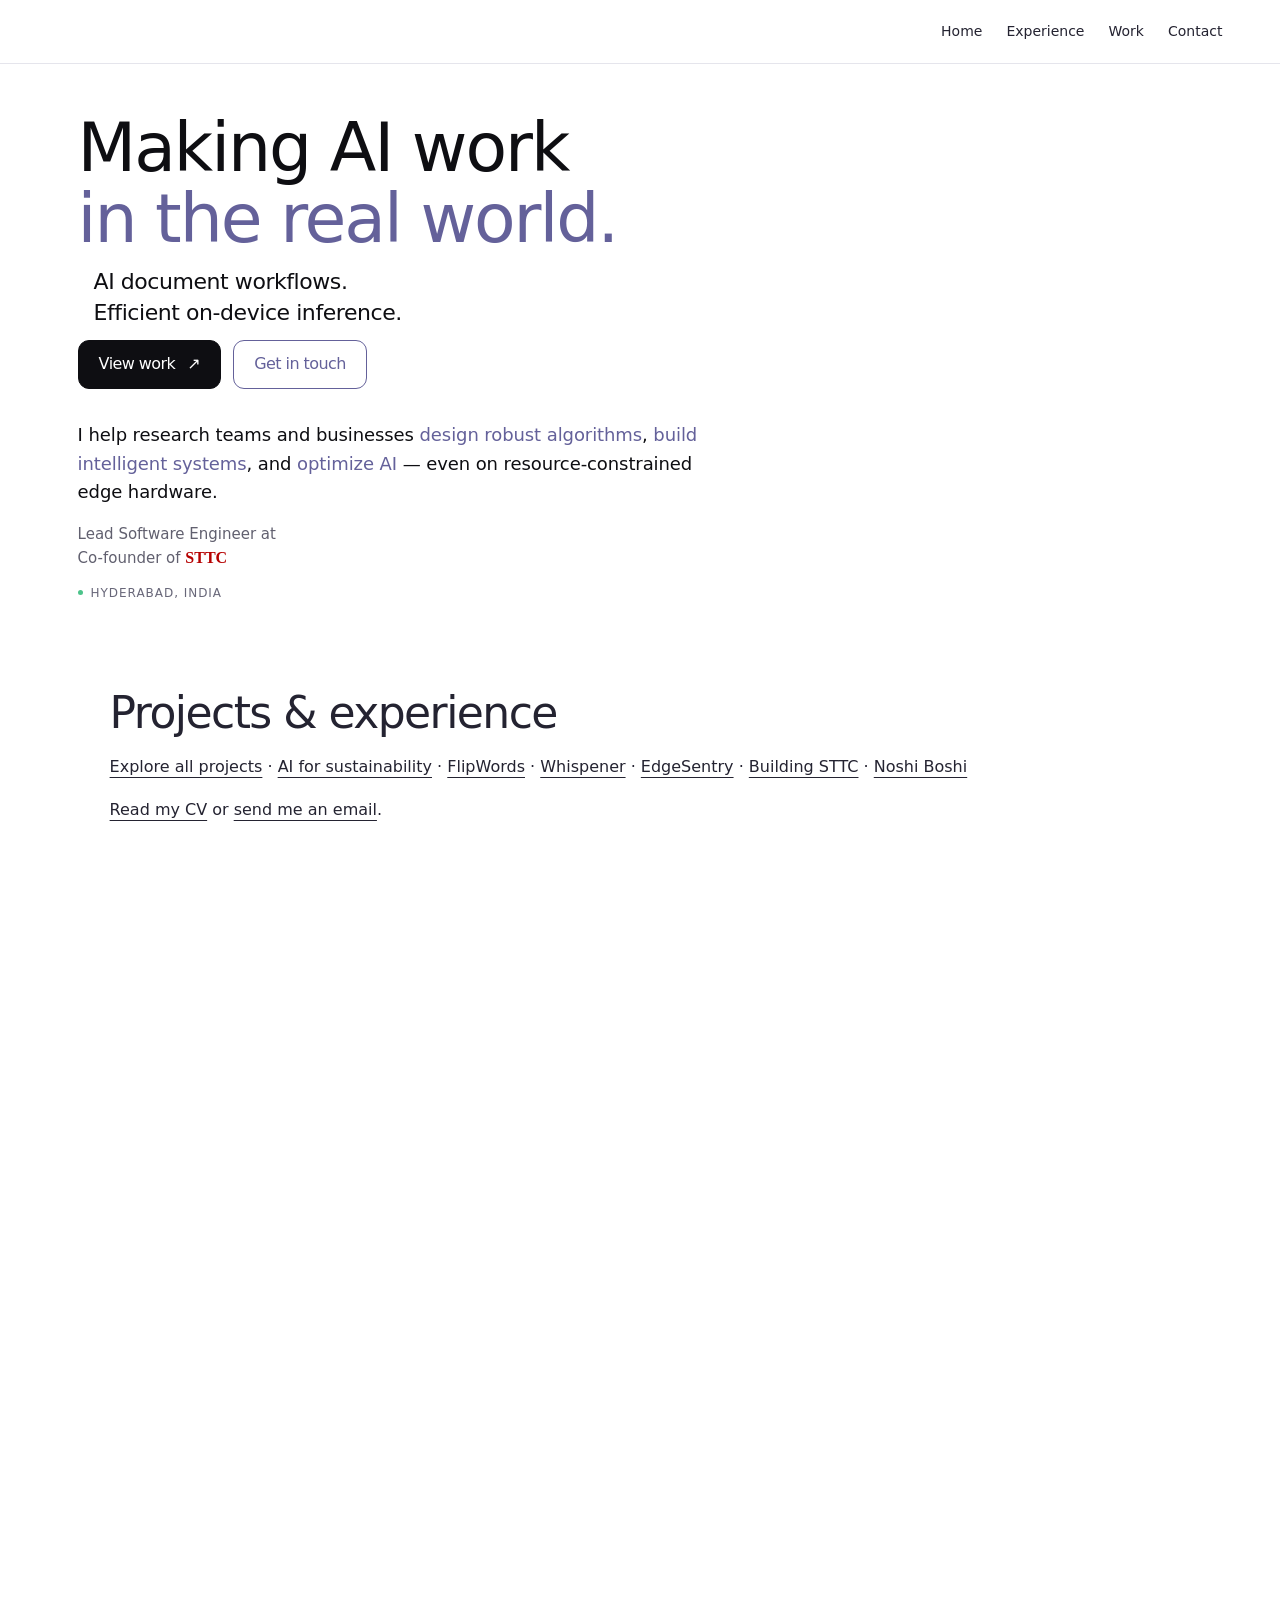
==== index.html @ 454a8712 "Edge Sentry animation + 007 logo" ====
<!doctype html>
<html lang="en" class="stage-off">
<meta charset="utf-8">
<!-- Karan Kapur — personal portfolio. See LICENSE for content and component terms. -->
<meta name="copyright" content="© 2026 Karan Kapur. Personal portfolio content.">
<meta name="author" content="Karan Kapur">
<title>Karan Kapur — Edge AI Engineer</title>
<meta name="description" content="Karan Kapur is an Edge AI engineer at NXP Semiconductors and co-founder of STTC. Explore on-device AI, embedded systems, NLP, and community building.">
<meta property="og:type" content="website">
<meta property="og:title" content="Karan Kapur — Edge AI Engineer">
<meta property="og:description" content="Karan Kapur is an Edge AI engineer at NXP Semiconductors and co-founder of STTC. Explore on-device AI, embedded systems, NLP, and community building.">
<meta property="og:image" content="profile/share.jpg">
<meta property="og:image:width" content="1200">
<meta property="og:image:height" content="630">
<meta property="og:locale" content="en_IN">
<meta name="twitter:card" content="summary_large_image">
<meta name="twitter:image" content="profile/share.jpg">
<meta name="theme-color" content="#ffffff">
<link rel="icon" type="image/svg+xml" href="profile/icon.svg?v=avatar">
<link rel="apple-touch-icon" href="profile/apple-touch-icon.png">
<meta name="viewport" content="width=device-width,initial-scale=1,viewport-fit=cover">
<meta name="claude:viewport-fit-sides" content="cover">
<link rel="preconnect" href="https://fonts.googleapis.com">
<link rel="stylesheet" href="https://fonts.googleapis.com/css2?family=Funnel+Display:wght@400;500;600&family=Funnel+Sans:wght@400;500;600;700&display=swap">
<style>
/* Local SUIT subsets provide fallback fonts. */
@font-face{font-family:SUIT;font-weight:500;font-display:swap;src:url(fonts/SUIT-Medium.sub.woff2) format("woff2")}
@font-face{font-family:SUIT;font-weight:700;font-display:swap;src:url(fonts/SUIT-Bold.sub.woff2) format("woff2")}

:root{
  --bg:#ffffff;
  --ink:#0e0e12;
  --ink-2:#61606f;
  --ink-3:#686779;
  --soft:#a8afe5;
  --soft-text:#64619a;
  --dot:#64619a;
  --live:#4cc38a;
  --line:rgba(14,14,18,.08);
  --f-en:"Funnel Sans",SUIT,system-ui,sans-serif;
  --f-disp:"Funnel Display","Funnel Sans",SUIT,system-ui,sans-serif;
  --f-ko:SUIT,"Funnel Sans",system-ui,sans-serif;
  color-scheme:light;
}
html,body{height:100%}
body{margin:0;background:var(--bg);color:var(--ink);font-family:var(--f-en);-webkit-font-smoothing:antialiased;overflow-x:hidden}

.page{margin:0 auto}
.copy{min-width:0}

h1{margin-top:22px;font-family:var(--f-disp);font-weight:500;font-size:clamp(40px,5.4vw,68px);line-height:1.02;letter-spacing:-.035em;text-wrap:balance}
h1 span{display:block;color:var(--soft-text)}
.intro{margin-top:26px;max-width:340px;font-family:var(--f-ko);font-size:14px;line-height:1.7;color:var(--ink-2);word-break:keep-all}
.meta{margin-top:16px;display:flex;align-items:center;gap:8px;font-size:11px;letter-spacing:.08em;color:var(--ink-3);text-transform:uppercase}
.meta i{width:5px;height:5px;border-radius:50%;background:var(--live)}

.stage{position:relative;touch-action:none}
.hero{position:relative;overflow-x:clip}
#strap{position:absolute;inset:0;width:100%;height:100%;pointer-events:none;z-index:3}
.badge{position:absolute;left:0;top:0;width:0;height:0;will-change:transform;z-index:4}
.hang{position:absolute;left:0;top:0;transform-origin:0 0}

/* 목줄 끝 실사 D링·집게(Lanyard ID Badge 목업 PSD의 원본 레이어에서 원본 해상도로 추출, 원본 1px = 0.3 CSS px, 10-21).
   고리는 원본 사진이 홀더 구멍을 꿴 그대로의 모습이다: 몸통 쪽 다리는 명함 위 모서리를 넘어 앞을 지나고, 게이트 쪽 다리는 명함 위끝에서 뒤로 들어가며,
   바닥 곡선은 구멍 속에 보인다. 가림이 사진 안에 이미 들어 있어 따로 자르지 않는다(다각형으로 자른 조각이 파편처럼 보였다, 10-21 대표님).
   D링(.ring)은 끈과 함께 앞을 본 채 흔들림만 따라가고, 회전 고리 머리부터 아래(.swivel)는 명함 3D 층 안에서 비틀림·뒤집기를 같이 한다.
   좌표: 끈 끝(hang 원점) = 원본 y 1430, 명함 위 모서리 = 1666(70.8 아래), 구멍 1686~1706 · x ±66(가운데 2001) */
.ring{position:absolute;left:-30px;top:-6px;width:60px;height:36px;z-index:1;pointer-events:none;user-select:none;-webkit-user-drag:none;transform-origin:30px 6px;
  filter:drop-shadow(0 1.5px 1.5px rgba(14,14,18,.2))}
.swivel{position:absolute;left:120px;top:-52.8px;width:60px;height:66.6px;pointer-events:none;user-select:none;-webkit-user-drag:none;
  transform:translateZ(1px);backface-visibility:hidden;-webkit-backface-visibility:hidden;
  filter:drop-shadow(0 1px 1.2px rgba(14,14,18,.32))}
.swivel.sw-b{transform:rotateY(180deg) translateZ(1px)}

.card3d{position:absolute;left:-150px;top:70.8px;z-index:2;width:300px;height:430px;perspective:1100px}
.card{position:absolute;inset:0;transform-style:preserve-3d;transform-origin:50% 0;cursor:grab;user-select:none;-webkit-user-select:none;touch-action:none}
.card.grab{cursor:grabbing}
/* 구멍 너머: 면 마스크 밖(카드 본체)에 둔 판. 면과 같은 평면이라 DOM 순서대로 면 아래에 깔리고 구멍으로만 보인다.
   뚫린 구멍이라 뒤의 흰 벽이 보인다(10-21: 어두운 판이면 고리 바닥이 묻혀 걸린 구조가 안 읽혔다). 위 가장자리 그늘은 .slot, 아래 20%는 카드 두께 단면 */
.card::before{content:"";position:absolute;left:130.2px;top:6px;width:39.6px;height:6px;border-radius:3px;pointer-events:none;
  background:linear-gradient(#dfe2ea 0,#f3f4f7 80%,#b4b8c6 80%,#e6e8ef 100%)}
.face{position:absolute;inset:0;border-radius:22px;backface-visibility:hidden;-webkit-backface-visibility:hidden;overflow:hidden;
  background:linear-gradient(160deg,rgba(255,255,255,.94),rgba(242,243,248,.82) 46%,rgba(233,236,246,.88));
  box-shadow:inset 0 1px 0 rgba(255,255,255,.95),inset 0 0 0 1px rgba(255,255,255,.6),
    0 1px 1px rgba(14,14,18,.05),0 22px 44px -18px rgba(46,44,79,.32),0 50px 90px -40px rgba(46,44,79,.24);
  padding:30px 16px 16px;display:flex;flex-direction:column}
.face::before{content:"";position:absolute;inset:0;border-radius:inherit;padding:1.5px;pointer-events:none;z-index:2;
  background:conic-gradient(from var(--rim,0deg),#c9f1ff,#e7d4ff,#ffe1f0,#fff3c8,#d2ffe8,#c9f1ff);
  -webkit-mask:linear-gradient(#000 0 0) content-box,linear-gradient(#000 0 0);-webkit-mask-composite:xor;mask-composite:exclude;
  opacity:var(--rimO,.35)}
.face::after{content:"";position:absolute;inset:-30%;pointer-events:none;mix-blend-mode:soft-light;z-index:2;
  background:radial-gradient(40% 30% at var(--sx,30%) var(--sy,20%),rgba(255,255,255,.9),rgba(255,255,255,0) 70%),
    linear-gradient(115deg,rgba(255,255,255,0) 35%,rgba(255,255,255,.55) 48%,rgba(255,255,255,0) 60%);
  transform:translateX(var(--shine,0%));opacity:var(--glare,.2)}
/* 목줄이 지나가는 구멍: 칠한 알약이 아니라 뚫린 구멍(.face 마스크). 구멍 속으로 뒤가 보이고,
   위 가장자리는 안쪽으로 옅은 그늘, 아래 안 벽에는 카드 두께만큼 얇은 밝은 단면이 보인다. 자리와 크기는 원본 사진의 홀더 구멍(x 130.2~169.8, y 6~12) */
.face{-webkit-mask:url("data:image/svg+xml,%3Csvg xmlns='http://www.w3.org/2000/svg' viewBox='-140 -140 580 710'%3E%3Cpath fill-rule='evenodd' d='M-140-140H440V570H-140Z M133.2 6H166.8A3 3 0 0 1 166.8 12H133.2A3 3 0 0 1 133.2 6Z'/%3E%3C/svg%3E") -140px -140px/580px 710px no-repeat;
  mask:url("data:image/svg+xml,%3Csvg xmlns='http://www.w3.org/2000/svg' viewBox='-140 -140 580 710'%3E%3Cpath fill-rule='evenodd' d='M-140-140H440V570H-140Z M133.2 6H166.8A3 3 0 0 1 166.8 12H133.2A3 3 0 0 1 133.2 6Z'/%3E%3C/svg%3E") -140px -140px/580px 710px no-repeat;
  -webkit-mask-clip:no-clip;mask-clip:no-clip}
.slot{position:absolute;left:50%;top:6px;width:39.6px;height:6px;margin-left:-19.8px;border-radius:3px;z-index:3;pointer-events:none;
  box-shadow:inset 0 1.4px 1.6px -0.4px rgba(14,14,18,.55),inset 0 -1px 0 rgba(255,255,255,.95),inset 0 -1.7px 0 rgba(200,204,218,.95)}
/* 앞다리가 명함 앞을 지나는 자리의 접촉 그림자(같은 위쪽 빛, 다리 바로 아래로 짧게). 앞뒤 모두 몸통 다리(구멍 왼끝에서 26.6px): 뒷면용 고리도 화면에서 같은 쪽에 다리가 온다 */
.slot i{position:absolute;left:26.6px;top:-5.6px;width:8px;height:4px;margin-left:-4px;border-radius:50%;
  background:radial-gradient(closest-side,rgba(14,14,18,.38),rgba(14,14,18,0))}

/* 명함 작은 글(10-21 점검표 ⑦): 화면에서 9px 아래로 내려가지 않게. 데스크톱 11px(카메라 원근으로 약 .83배 → 9.1px), 세로 화면은 명함 축소율로 나눈 값(5-hero-layout.css --card-sm) */
.row{display:flex;justify-content:space-between;align-items:center;font-size:var(--card-sm,11px);letter-spacing:.09em;color:var(--ink-3);text-transform:uppercase;padding:0 4px 10px}
.photo{border-radius:15px;overflow:hidden;aspect-ratio:1/1;background:var(--soft)}
.photo img{width:100%;height:100%;object-fit:cover;object-position:center 35%;display:block;transform:none;pointer-events:none;-webkit-user-drag:none;user-select:none}
.name{margin:14px 4px 0;font-family:var(--f-disp);font-size:26px;font-weight:500;letter-spacing:-.025em;line-height:1.1}
.role{margin:4px 4px 8px;font-size:13.5px;color:var(--ink-2)}
.foot{margin-top:auto;display:flex;justify-content:space-between;align-items:center;padding:12px 4px 0;border-top:1px solid var(--line);font-size:var(--card-sm,11px);letter-spacing:.09em;color:var(--ink-2);text-transform:uppercase}
.go{width:28px;height:28px;border-radius:50%;border:0;background:var(--ink);color:#fff;display:grid;place-items:center;cursor:pointer;transition:transform .2s;position:relative;z-index:3}
.go:hover{transform:scale(1.08)}
.go:focus-visible{outline:2px solid var(--dot);outline-offset:2px}
.go svg{width:12px;height:12px}
.card.closing .front{padding-bottom:24px}
.card.closing .front .foot{display:none}
.card.closing .front .photo{flex:1;min-height:0;aspect-ratio:auto}

.back .ko{margin:52px 4px 0;font-family:var(--f-ko);font-size:30px;font-weight:700;letter-spacing:-.02em}
.back .en{margin:2px 4px 0;font-size:13.5px;color:var(--ink-2)}
.contact{margin-top:20px;display:grid;position:relative;z-index:3;border-bottom:1px solid var(--line)}

.crow{all:unset;box-sizing:border-box;display:grid;grid-template-columns:50px minmax(0,1fr) 16px;align-items:center;gap:8px;padding:11px 6px;margin:0 -2px;border-top:1px solid var(--line);border-radius:8px;cursor:pointer;color:var(--ink);transition:background .15s}
.crow:hover{background:rgba(14,14,18,.045)}
.crow:active{background:rgba(14,14,18,.08)}
.crow:focus-visible{outline:2px solid var(--dot);outline-offset:-2px}
.crow .k,.issue .k{font-size:var(--card-sm,11px);letter-spacing:.09em;color:var(--ink-3);text-transform:uppercase;transition:color .15s}
.crow .v{font-size:13px;min-width:0;white-space:nowrap;overflow:hidden;text-overflow:ellipsis}
.crow .ic{width:15px;height:15px;fill:none;stroke:var(--ink-3);stroke-width:1.3;stroke-linecap:round;stroke-linejoin:round;transition:stroke .15s}
.crow:hover .ic{stroke:var(--ink)}
.face.back .ko{margin-top:16px;font-size:27px}
.face.back .contact{margin-top:12px}
.face.back .crow{padding-block:8px}

/* CV download and contact-card footer. */
.issue{margin-top:auto;display:grid;grid-template-columns:92px minmax(0,1fr);grid-template-rows:1fr auto;column-gap:14px;padding:0 4px;position:relative;z-index:3}
.qr{grid-row:1 / 3;width:92px;height:92px;display:block;color:var(--ink)}
.iss{display:grid;align-content:start;gap:4px}
.iss .scan{font-size:12.5px;color:var(--ink)}
.issue .bt{display:flex;justify-content:space-between;align-items:center;gap:8px}
.issue .note{font-family:var(--f-ko);font-size:11.5px;line-height:1.5;color:var(--ink-2);word-break:keep-all}

/* 메일 서명용 정지 화면: 주소 끝에 #still */
.still .copy{display:none}
.still .stage{min-height:760px}

/* 무대(scene-hero): 집게가 열리고 명함이 책상으로 떨어진다(hero.js가 만든다).
   집게는 .swivel과 같은 그림을 게이트·몸통 두 장으로 나눠 hang 좌표에 겹치고(위끝 = 끈 끝 아래 18px), 게이트만 나사 축으로 돈다 */
.clasp{position:absolute;left:-30px;top:18px;width:60px;height:66.6px;z-index:1;display:none;pointer-events:none;transform-origin:30px -18px;
  filter:drop-shadow(0 1.5px 1.5px rgba(14,14,18,.22))}
.clasp img{position:absolute;inset:0;width:100%;height:100%;user-select:none;-webkit-user-drag:none}
.clasp .gate{transform-origin:43.75% 41%}   /* 나사 축(원본 고리 그림의 87.5, 91) */
/* 고리를 떠난 명함과 책상 그림자는 hero 층 바로 아래(3D)에 둔다. 벽이 숨어도(다 숙인 뒤) 보이도록 visibility를 되살린다 */
.carry{position:absolute;left:0;top:0;width:0;height:0;transform-style:preserve-3d;visibility:visible;pointer-events:none}
.carry .card3d{pointer-events:auto}
.carry .face{background-color:rgba(255,255,255,var(--op,0))}
.dsh{position:absolute;left:0;top:0;width:300px;height:430px;border-radius:22px;transform-origin:0 0;background:rgb(37,34,75);opacity:0;pointer-events:none;will-change:transform,opacity}
.dsh.s{filter:blur(22px)}
.dsh.c{filter:blur(4px)}
/* 터치 화면(10-22 아이폰 버벅임): 유리 반사(::after)·무지개 테두리(::before)를 합성 층으로 올려 흔들리는 동안 이동·불투명도만 바뀌게 하고(다시 칠하는 --rim·--sx·--sy는 hero.js가 멈춘 뒤 한 번 쓴다),
   이름 글자는 transform으로만 부푼다. 많이 부푼 글자(.up)에는 옅은 그늘을 한 번 붙인다 */
@media not all and (hover:hover) and (pointer:fine){
  .face::after{will-change:transform,opacity}
  .face::before{will-change:opacity}
  .mark .mk,.ei-mark .mk{will-change:transform}
  .mark .mk.up,.ei-mark .mk.up{text-shadow:0 .05em .08em rgba(43,39,91,.18)}
}
/* ── 작업: 카드 테이블. 들어오면 덱이 쏟아지고, 아무 카드나 잡아 던지며, 누르면 명함처럼 뒤집혀 뒷면에 작업 정보가 나온다 ── */
.work{position:relative}
.table{position:relative;height:100vh;min-height:640px;overflow:hidden}   /* 폭 제한 없음: 넓은 화면에서도 카드가 뷰포트 끝까지 퍼진다(10-21 대표님: 히어로처럼 시원하게) */
.tbar{position:absolute;left:0;right:0;top:0;z-index:40;pointer-events:none;display:flex;justify-content:space-between;align-items:center;gap:16px;
  padding:calc(28px + env(safe-area-inset-top,0px)) max(32px,env(safe-area-inset-right,0px)) 0 max(32px,env(safe-area-inset-left,0px));
  font-size:11px;letter-spacing:.08em;color:var(--ink-3);text-transform:uppercase}
.tbar .r{display:flex;align-items:center;gap:8px;margin-left:auto}

/* Keep the title below the cards and footer links above them; do not create a stacking context on .tfoot. */
.tfoot{position:absolute;inset:0;pointer-events:none;
  --pl:max(32px,env(safe-area-inset-left,0px));--pr:max(32px,env(safe-area-inset-right,0px));--pb:calc(56px + env(safe-area-inset-bottom,0px))}
.tmeta{position:absolute;z-index:41;left:calc(var(--pl) + var(--mk,0px) + 24px);right:var(--pr);bottom:var(--pb);display:flex;flex-wrap:wrap;justify-content:space-between;gap:8px 16px;margin:0;font-size:11px;letter-spacing:.08em;color:var(--ink-3);text-transform:uppercase}
.tmeta a{color:var(--ink);text-decoration:none;pointer-events:auto}
.tmeta a:focus-visible{outline:2px solid var(--dot);outline-offset:3px}
.tmark{position:absolute;z-index:1;left:var(--pl);bottom:var(--pb);transform-origin:0 100%;transform:rotate(-90deg) translateY(100%);margin:0;font-family:var(--f-disp);font-weight:500;font-size:13vw;line-height:.78;letter-spacing:-.055em;color:var(--soft);white-space:nowrap;width:max-content}

/* 책상 조명(10-21): 무대에서는 빛웅덩이 밖 구석이 어두워지므로, 구석에 놓인 작은 글 줄은 한 단계 짙은 글색으로 읽힌다 */
html.stage-on .tbar,html.stage-on .tmeta{color:var(--ink-2)}

body{background:color-mix(in oklab,var(--bg),var(--nt) calc(var(--dk,0) * 100%))}
/* 작업 목록의 눈썹 글(stage-off) */
.wl-ey{display:flex;align-items:center;margin:0;font-size:11px;letter-spacing:.08em;text-transform:uppercase}
.wl-ey span{display:flex;align-items:center;gap:8px;color:var(--nt-2)}
.wl-ey i{width:5px;height:5px;border-radius:50%;background:var(--soft)}
/* 목록 끝의 맺음 줄도 밤색 위에서 읽히게 */
.web-list .foot-note{color:var(--nt-3);max-width:none;margin-top:clamp(56px,9vh,96px);padding:0}
.web-list .foot-note a{color:var(--nt-ink)}
/* Back to top: 첫 화면을 지난 뒤 위로 스크롤하거나 끝에 닿았을 때만 오른쪽 아래에 나타난다. 밤색 방에서는 색을 뒤집는다 */
.totop{position:fixed;z-index:50;right:calc(20px + env(safe-area-inset-right,0px));bottom:calc(20px + env(safe-area-inset-bottom,0px));
  width:40px;height:40px;padding:0;border:0;border-radius:50%;display:grid;place-items:center;cursor:pointer;
  background:var(--ink);color:#fff;opacity:0;transform:translateY(12px);pointer-events:none;
  transition:opacity .25s,transform .3s cubic-bezier(.2,.9,.3,1.2),background-color .3s,color .3s}
.totop.show{opacity:1;transform:none;pointer-events:auto}
.totop.night{background:var(--nt-ink);color:var(--nt)}
.totop svg{width:14px;height:14px}
.totop:hover{transform:translateY(-2px)}
.totop:focus-visible{outline:2px solid var(--soft-text);outline-offset:3px}
@media (prefers-reduced-motion:reduce){.totop{transition:opacity .2s}}
/* 끝 화면에서는 아래층 글자 링크 「Back to start ↑」가 맡으므로 떠 있는 원은 숨긴다(10-29 대표님 승인) */
html.end-on .totop{opacity:0;pointer-events:none}
/* Section navigation follows the nearest station. */
.stn{display:none}
html.stage-on .stn{display:flex;flex-direction:column;gap:10px;position:fixed;z-index:44;right:calc(10px + env(safe-area-inset-right,0px));top:50%;transform:translateY(-50%);
  --c:var(--ink-3);--c-on:var(--ink);--c-t:var(--ink-2);transition:opacity .25s}
html.stage-on .stn.night{--c:var(--nt-3);--c-on:var(--nt-ink);--c-t:var(--nt-2)}
.stn button{position:relative;display:grid;place-items:center;width:28px;height:28px;margin:0;padding:0;border:0;background:none;cursor:pointer;border-radius:99px}
.stn i{display:block;width:6px;height:6px;border-radius:3px;background:var(--c);opacity:.7;transition:height .3s cubic-bezier(.2,.8,.2,1),background-color .3s,opacity .2s}
.stn button[aria-current] i{height:18px;background:var(--c-on);opacity:1}
.stn button:hover i{opacity:1}
.stn-t{position:absolute;right:30px;top:50%;transform:translate(4px,-50%);white-space:nowrap;pointer-events:none;
  font:500 12px/1 var(--f-en);letter-spacing:.02em;color:var(--c-t);opacity:0;transition:opacity .2s,transform .2s}
.stn button:hover .stn-t,.stn button:focus-visible .stn-t{opacity:1;transform:translate(0,-50%)}
.stn button:focus-visible{outline:2px solid var(--soft-text);outline-offset:-2px}
html.web-using .stn{opacity:0;pointer-events:none}   /* 맥북 화면을 써 보는 동안과 휴대폰 안내 중에는 비킨다 */
@media (prefers-reduced-motion:reduce){.stn i,.stn-t{transition:none}}

.tbar .r{position:relative;top:-4px}
.cg{pointer-events:auto;display:flex;align-items:center;height:36px;padding:3px;box-sizing:border-box;border-radius:99px;
  background:rgba(255,255,255,.55);box-shadow:inset 0 0 0 1px rgba(14,14,18,.1);-webkit-backdrop-filter:blur(8px);backdrop-filter:blur(8px)}
.cg-b{all:unset;box-sizing:border-box;cursor:pointer;display:inline-flex;align-items:center;gap:6px;height:30px;padding:0 10px;border-radius:99px;white-space:nowrap;
  font:500 13px/1 var(--f-en);letter-spacing:0;text-transform:none;color:var(--ink-2);transition:background-color .2s,color .2s}
.cg-b svg{width:14px;height:14px;flex:none;fill:none;stroke:currentColor;stroke-width:1.7;stroke-linecap:round;stroke-linejoin:round;color:var(--ink-3)}
.cg-b:hover{background:rgba(14,14,18,.05)}
.cg-b:focus{outline:none}
.cg-b:focus-visible{outline:2px solid var(--ink-2);outline-offset:2px}
.cg-pri{padding:0 12px 0 10px;font-weight:600;color:var(--ink)}
.cg-pri svg{color:currentColor}
.cg-div{width:1px;height:16px;margin:0 4px;background:rgba(14,14,18,.12);flex:none}
#sort[aria-pressed="true"]{background:rgba(14,14,18,.08);color:var(--ink)}
#sort[aria-pressed="true"] svg{color:var(--ink-2)}
#sort .i-scatter,#sort[aria-pressed="true"] .i-grid{display:none}
#sort[aria-pressed="true"] .i-scatter{display:block}
@media (max-width:820px){.cg-t{display:none}.cg-b{padding:0 8px}}
/* Card hints follow the selected card: first dragging/flipping, then its project link. */
.ctips{position:absolute;inset:0;z-index:4;pointer-events:none;opacity:0;transition:opacity .25s}
.ctips.on{opacity:1}
.ctips.away{opacity:0;transition-duration:.15s}
.ct-throw{position:absolute;left:0;top:0;width:100%;height:100%;overflow:visible;fill:none;stroke-linecap:round}
.ct-throw .u{stroke:#fff;stroke-width:4;opacity:.9}
.ct-throw .d{stroke:#121218;stroke-width:1.5;stroke-dasharray:5 6}
.ct-dot{position:absolute;left:-6px;top:-6px;width:12px;height:12px;border-radius:50%;background:#121218;
  box-shadow:0 0 0 2px #fff,0 0 0 3px rgba(18,18,24,.18),0 3px 8px rgba(10,10,16,.45)}
.ct-tag{position:absolute;left:0;top:0;margin:0;display:flex;align-items:center;gap:8px;height:36px;box-sizing:border-box;padding:10px 14px 10px 12px;border-radius:99px;white-space:nowrap;
  font:600 13px/1 var(--f-en);letter-spacing:0;color:#fff;background:#121218;
  box-shadow:0 0 0 2px #fff,0 0 0 3px rgba(18,18,24,.18),0 8px 22px rgba(10,10,16,.45)}
.ct-tag svg{width:16px;height:16px;flex:none;fill:none;stroke:currentColor;stroke-width:2;stroke-linecap:round;stroke-linejoin:round}
.ct-2{padding-left:14px}
.ctips:not(.s2) .ct-2,.ctips.s2 :is(.ct-throw,.ct-dot,.ct-1){display:none}
@media (max-width:820px){.ctips{display:none}}
@media (prefers-reduced-motion:reduce){.ctips{transition:none}}
@media (prefers-reduced-motion:reduce){.cg-b{transition:none}}
/* 더미 상자 자체는 누르기를 받지 않는다(카드만 받는다): 3D 무대의 375급에서 빈 더미 영역이 위의 정렬 버튼·글 줄 클릭까지 가로챘다 */
.pile{position:absolute;inset:0;z-index:3;perspective:1600px;--cw:min(196px,15vw,27vh);pointer-events:none}
.pile>.pc{pointer-events:auto}
.pc{position:absolute;left:0;top:0;width:var(--cw);transform-style:preserve-3d;will-change:transform;cursor:grab;touch-action:none;user-select:none;-webkit-user-select:none;outline:none}
.pc.held{cursor:grabbing}
@media (pointer:coarse){.pc{touch-action:pan-y}}   /* 터치: 세로로 밀면 페이지가 내려가고, 옆·대각선으로 밀면 카드를 던진다 */
.pc:focus-visible .front,.pc:focus-visible .back{outline:2px solid var(--dot);outline-offset:3px}
.flip{position:relative;transform-style:preserve-3d}
.f{border-radius:18px;padding:7px;backface-visibility:hidden;-webkit-backface-visibility:hidden;position:relative;
  background:linear-gradient(160deg,rgba(255,255,255,.97),rgba(242,243,248,.9) 46%,rgba(233,236,246,.94));
  box-shadow:inset 0 1px 0 #fff,inset 0 0 0 1px rgba(255,255,255,.6),0 1px 1px rgba(14,14,18,.05),var(--sxx) calc(14px * (1 - var(--amb,0) * .85) + var(--shy,0px)) 30px -18px rgba(46,44,79,.34),
    calc(var(--sxx) * 2) calc(30px * (1 - var(--amb,0) * .85) + var(--shy,0px) * 2) 60px -40px rgba(46,44,79,.24);
  --sxx:var(--shx,0px)}
/* 책상 조명(world.js lamp, table.js --li·--shx·--shy): 그림자는 빛 가운데에서 바깥쪽으로 진다. 뒷면은 좌우가 뒤집혀 있어 가로 방향을 되돌린다 */
.f.back{--sxx:calc(var(--shx,0px) * -1)}
.f::before{content:"";position:absolute;inset:0;border-radius:inherit;padding:1.5px;pointer-events:none;z-index:2;
  background:conic-gradient(from var(--rim,0deg),#c9f1ff,#e7d4ff,#ffe1f0,#fff3c8,#d2ffe8,#c9f1ff);
  -webkit-mask:linear-gradient(#000 0 0) content-box,linear-gradient(#000 0 0);-webkit-mask-composite:xor;mask-composite:exclude;opacity:var(--rimO,.35)}
.f::after{content:"";position:absolute;inset:0;border-radius:inherit;pointer-events:none;mix-blend-mode:soft-light;z-index:2;
  background:linear-gradient(115deg,rgba(255,255,255,0) 35%,rgba(255,255,255,.7) 48%,rgba(255,255,255,0) 60%);
  transform:translateX(var(--shine,0%));opacity:var(--glint,.25)}
.front .im{border-radius:12px;overflow:hidden;aspect-ratio:4/5;max-width:100%;background:#eaebf5}
.front img{display:block;width:100%;height:100%;object-fit:cover;pointer-events:none;-webkit-user-drag:none}
.pc .company-cover{box-sizing:border-box;display:flex;flex-direction:column;padding:12px;background:#fff}
.company-top{display:flex;justify-content:space-between;gap:8px;font-size:9px;letter-spacing:.06em;color:var(--ink-2)}
.company-logos{display:grid;grid-template-columns:minmax(0,1fr);align-items:center;gap:10px;flex:1;min-height:0;padding:14px 0}
.company-logos.is-pair{grid-template-columns:repeat(2,minmax(0,1fr))}
.pc .company-logos img{width:100%;height:auto;max-height:calc(var(--cw) * .58);object-fit:contain}
.company-caption{border-top:1px solid var(--line);padding-top:8px}
.company-caption span{display:block;font-size:9px;line-height:1.35;color:var(--ink-2)}
.company-caption p{margin:4px 0 0;font:500 12px/1.25 var(--f-disp);letter-spacing:-.02em;color:var(--ink)}
/* 그늘 한 장: 더미 아래쪽 카드(--so)와, 빛웅덩이 가장자리 카드(--amb × --li)가 어두워진다. 색은 밤 방의 남보라 */
.f>.sh{position:absolute;inset:0;border-radius:inherit;background:var(--nt);opacity:calc(var(--so,0) + var(--amb,0) * var(--li,0) * .3);pointer-events:none;z-index:1}
/* The arrow moves to the next station. */
.peek{position:fixed;left:50%;bottom:calc(8px + env(safe-area-inset-bottom,0px));z-index:20;display:block;margin:0;padding:4px 14px;border:0;background:none;cursor:pointer;
  color:var(--ink);transform:translateX(-50%);transition:opacity .45s,transform .6s cubic-bezier(.2,.7,.2,1)}
.peek-t{display:flex;flex-direction:column;align-items:center;gap:0}
.peek-t svg{display:block;width:20px;height:10px;fill:none;stroke:currentColor;stroke-width:1.8;stroke-linecap:round;stroke-linejoin:round;
  opacity:.28;animation:chev 1.8s cubic-bezier(.45,0,.55,1) infinite}
.peek-t svg:nth-child(2){animation-delay:.18s}
.peek-t svg:nth-child(3){animation-delay:.36s}
@keyframes chev{0%,100%{opacity:.28;translate:0 -2px}35%{opacity:1;translate:0 2px}70%{opacity:.28;translate:0 3px}}
.peek:hover{transform:translate(-50%,3px)}
.peek.gone{opacity:0;transform:translate(-50%,40px);pointer-events:none}
.peek:focus-visible{outline:2px solid var(--dot);outline-offset:4px;border-radius:8px}
.peek.night{color:var(--nt-ink)}
html.stage-held .peek{visibility:hidden}   /* 맥북을 써 보는 동안 */
@media (prefers-reduced-motion:reduce){.peek-t svg{animation:none;opacity:.8}}

.back{position:absolute;inset:0;transform:rotateY(180deg);display:flex;flex-direction:column;padding:16px 14px 12px}
.back .row{display:flex;justify-content:space-between;gap:8px;font-size:9.5px;letter-spacing:.09em;color:var(--ink-3);text-transform:uppercase;padding:0 2px}
.back .row b{font-weight:500;color:var(--ink-2);font-variant-numeric:tabular-nums}
.back h4{margin:14px 2px 0;font-family:var(--f-disp);font-weight:500;font-size:calc(var(--cw) * .092);line-height:1.12;letter-spacing:-.025em;word-break:keep-all;text-wrap:balance}
.back h4.ko{font-family:var(--f-ko);font-weight:700;letter-spacing:-.04em;line-height:1.25;font-size:calc(var(--cw) * .082)}
.back .sub{margin:8px 2px 0;font-family:var(--f-ko);font-size:11.5px;line-height:1.55;color:var(--ink-2);word-break:keep-all}
.back .ft{margin-top:auto;display:flex;justify-content:space-between;align-items:center;padding:10px 2px 0;border-top:1px solid var(--line);font-size:9.5px;letter-spacing:.09em;color:var(--ink-2);text-transform:uppercase}
.back .ft a{width:26px;height:26px;border-radius:50%;background:var(--ink);color:#fff;display:grid;place-items:center;pointer-events:none}
.back .ft a svg{width:11px;height:11px}
.pc.flipped .back .ft a{pointer-events:auto}
.back .ft a:focus-visible{outline:2px solid var(--dot);outline-offset:2px}
.pc .resource-links{display:grid;gap:3px;list-style:none;padding:0;margin:8px 2px;position:relative;z-index:3}
.resource-links a{display:inline-flex;align-items:center;gap:5px;min-height:20px;font:500 10.5px/1.3 var(--f-en);color:var(--ink);text-underline-offset:3px;pointer-events:none}
.resource-links svg{width:9px;height:9px;flex:none}
.pc.flipped .resource-links a{pointer-events:auto}
.resource-links a:focus-visible{outline:2px solid var(--dot);outline-offset:3px;border-radius:2px}
.foot-note{max-width:1240px;margin:0 auto;padding:40px max(24px,env(safe-area-inset-right,0px)) calc(56px + env(safe-area-inset-bottom,0px)) max(24px,env(safe-area-inset-left,0px));
  display:flex;justify-content:space-between;gap:16px;flex-wrap:wrap;font-size:11px;letter-spacing:.08em;color:var(--ink-3);text-transform:uppercase}
.foot-note a{color:var(--ink);text-decoration:none}
.footer-socials{display:flex;flex-wrap:wrap;gap:16px}
.tmeta a,.foot-note a{display:inline-flex;align-items:center;gap:7px}
.ig{width:13px;height:13px;flex:none;fill:none;stroke:currentColor;stroke-width:1.8}

@media (max-width:820px){
  .table{height:100svh;min-height:560px}
  .tbar{padding-top:calc(20px + env(safe-area-inset-top,0px));padding-left:max(20px,env(safe-area-inset-left,0px));padding-right:max(20px,env(safe-area-inset-right,0px))}

  .tfoot{--pl:max(20px,env(safe-area-inset-left,0px));--pr:max(20px,env(safe-area-inset-right,0px));--pb:calc(40px + env(safe-area-inset-bottom,0px))}
  .tmeta{left:calc(var(--pl) + var(--mk,0px) + 16px)}
  .pile{--cw:min(36vw,170px,24svh)}

  html.stage-on .pile{--cw:min(52vw,26svh,240px)}
  html.stage-on .pc.away{visibility:hidden;pointer-events:none}
  html.stage-on .tmark{top:calc(64px + env(safe-area-inset-top,0px));bottom:auto;transform:none;line-height:.86}
  html.stage-on .tmeta{left:var(--pl)}
  .back{padding:12px 10px 9px}
  .back .sub{display:none}
  .back .row,.back .ft{font-size:9px;letter-spacing:.06em}   /* 화면에서 9px 아래로 내리지 않는다(10-21 점검). 모바일 세로 책상은 배율 1 */
}
/* 터치 기기: 카드 면의 빛줄기(soft-light 혼합)를 끈다. 3D 무대에서 카드 19장의 혼합 합성이 휴대폰을 버벅이게 했다(10-21 측정). 테두리 무지개는 멈춘 채 남는다 */
@media (pointer:coarse){.f::after{display:none}}
/* 층 수 줄이기(10-21 측정, 층 정리 비용이 카드 3D 층 수에 비례. 터치 기기에 먼저 넣고, 10-21 조율 배정으로 데스크톱에도). 늘 붙어 있던 will-change를 풀고,
   움직이거나 뒤집힌 카드(.live, table.js)만 앞뒤 면을 3D로 둔다. 멈춘 앞면 카드는 평면 한 장(뒷면은 그리지 않음). 세로 책상에서 화면 밖 카드(.off)는 그리지 않는다 */
@media all{
  html.stage-on .pc{will-change:auto}
  html.stage-on .pc:not(.live),html.stage-on .pc:not(.live) .flip{transform-style:flat}
  html.stage-on .pc:not(.live) .back{display:none}
  html.stage-on .pc.off{visibility:hidden}
}
@media (prefers-reduced-motion:reduce){
  .table{height:auto;padding:96px max(24px,env(safe-area-inset-right,0px)) 48px max(24px,env(safe-area-inset-left,0px))}

  .pile{position:relative;display:grid;grid-template-columns:repeat(auto-fill,minmax(180px,1fr));gap:24px;perspective:none;--cw:auto}
  .pc{position:relative;transform:none!important;cursor:pointer}
}
@media (prefers-reduced-motion:reduce){.go{transition:none}}

.page{display:block;position:relative;max-width:none;min-height:0;padding:0}
.stage{min-height:max(700px,100vh)}
.copy{position:absolute;inset:0;z-index:1;pointer-events:none;align-self:auto;
  display:grid;grid-template-columns:minmax(0,1fr) minmax(0,1fr);grid-template-rows:auto auto 1fr auto auto;
  padding:calc(32px + env(safe-area-inset-top,0px)) max(32px,env(safe-area-inset-right,0px)) 64px max(32px,env(safe-area-inset-left,0px))}

.copy h1{grid-column:1;grid-row:2;margin-top:18px;font-size:clamp(30px,3vw,44px);line-height:1.05;letter-spacing:-.03em;max-width:12em}
.copy .intro{grid-column:2;grid-row:1 / 3;align-self:start;justify-self:end;margin-top:13px;max-width:300px;font-size:13.5px}
.copy .meta{grid-column:2;grid-row:4;justify-self:end;margin:0 0 10px}
.copy .intro span{display:block}
.copy .intro .en{font-family:var(--f-en);font-size:14px;line-height:1.55;color:var(--ink);letter-spacing:-.005em}
.copy .intro .ko{margin-top:10px;color:var(--ink-2)}
.copy .mark{grid-column:1 / -1;grid-row:5;margin:0;font-family:var(--f-disp);font-weight:500;font-size:14vw;line-height:.78;letter-spacing:-.055em;
  color:var(--soft);white-space:nowrap;width:max-content;justify-self:start}
.copy .mark .mk{display:inline-block;text-align:center;transform-origin:50% 80%}   /* 글자 칸 폭은 hero.js가 기본 굵기 폭으로 고정한다(굵어져도 줄이 출렁이지 않게) */
@media (max-width:820px){
  /* Mobile badge scale and rope length follow the title and two-line name measured by the hero script. */
  .stage{min-height:max(540px,100svh)}
  .copy{grid-template-columns:minmax(0,1fr);grid-template-rows:auto auto 1fr auto auto auto;
    padding:calc(22px + env(safe-area-inset-top,0px)) 20px calc(72px + env(safe-area-inset-bottom,0px))}   /* 아래 72px: 작업 카드 더미(.peek)가 글에 걸리지 않게 */

  .copy h1{grid-column:1;grid-row:2;margin-top:12px;font-size:24px;max-width:none;justify-self:start}
  .copy .mark{grid-row:4;margin:0 -20px 16px;justify-self:start}
  .copy .mark:not(.mfit) .mk.sp{display:block;height:0}   /* 이름 사이 빈칸에서 줄을 나눈다(두 줄). hero.js가 글자 폭을 재는 동안(.mfit)은 한 줄 */
  .copy .intro{grid-column:1;grid-row:5;justify-self:start;max-width:21em;margin:0 0 8px;font-size:11.5px}
  .copy .meta{grid-column:1;grid-row:6;justify-self:start;margin:0}
  .copy .intro .ko{display:none}   /* 좁은 화면에선 영문 소개만 남긴다 */
  .copy .intro .en{font-size:11.5px;line-height:1.5;color:var(--ink-2)}
  .card3d{top:calc(70.8px * var(--ks,.68));scale:var(--ks,.68);transform-origin:150px 0;--card-sm:calc(9.1px / var(--ks,.68))}   /* 명함 작은 글: 9.1px ÷ 축소율 */
  .ring,.clasp{scale:var(--ks,.68)}
}
/* 짧은 세로 화면(SE 등 667 높이): 소개 글을 빼서 그 높이를 사원증에 준다(상태 한 줄은 남긴다) */
@media (max-width:820px) and (max-height:719px){ .copy .intro{display:none} }
/* Above 1920px, --hs scales the badge, rope and text with viewport width.
   tan(atan2()) converts the length ratio into a unitless number. */
@media (min-width:1921px){
  .hero{--hs:tan(atan2(100vw,1920px))}
  .copy{padding:calc(32px * var(--hs) + env(safe-area-inset-top,0px)) max(calc(32px * var(--hs)),env(safe-area-inset-right,0px)) calc(64px * var(--hs)) max(calc(32px * var(--hs)),env(safe-area-inset-left,0px))}
  .copy .meta{font-size:calc(11px * var(--hs));gap:calc(8px * var(--hs))}
  .copy .meta i{width:calc(5px * var(--hs));height:calc(5px * var(--hs))}
  .copy h1{margin-top:calc(18px * var(--hs));font-size:calc(44px * var(--hs))}
  .copy .intro{margin-top:calc(13px * var(--hs));max-width:calc(300px * var(--hs));font-size:calc(13.5px * var(--hs))}
  .copy .intro .en{font-size:calc(14px * var(--hs))}
  .copy .intro .ko{margin-top:calc(10px * var(--hs))}
  .copy .meta{margin-bottom:calc(10px * var(--hs))}
  .card3d{top:calc(70.8px * var(--hs));scale:var(--hs);transform-origin:150px 0}
  .ring,.clasp{scale:var(--hs)}
}
/* 무대 골격: 문서 스크롤을 없애고 100dvh 무대 하나에 장면 층을 쌓는다.
   stage-off(움직임 줄이기, GSAP 실패)에서는 무대 요소가 보통 블록이라 지금의 문서 스크롤 판이 그대로 보인다 */
html.stage-on, html.stage-on body{height:100%;overflow:hidden;overscroll-behavior:none}
html.stage-on body{position:fixed;inset:0;width:100%}
/* 바탕은 투명: 톤 전환(Stage.tone)이 body 배경색 한 곳에 쓰는 색이 그대로 비친다 */
html.stage-on #stage-root{position:fixed;inset:0;height:100vh;height:100dvh;touch-action:none;
  perspective:1200px;perspective-origin:50% 50%}
@media (max-width:820px){html.stage-on #stage-root{perspective:820px}}
/* 카메라 하나만 움직인다. 조상에는 opacity·filter·overflow·clip-path·mix-blend-mode를 걸지 않는다(3D 평면화 방지) */
html.stage-on .stage-camera{position:absolute;inset:0;transform-style:preserve-3d}

html.stage-on .wall,html.stage-on .desk{position:absolute;left:0;right:0;transform-style:preserve-3d}
html.stage-on .wall{top:-50%;height:100%}                      /* 세계 y∈[−H,0]: 원점(모서리)이 화면 가운데 */
html.stage-on .desk{top:50%;transform-origin:50% 0;transform:rotateX(90deg)}   /* 모서리에서 시청자 쪽으로 뻗는 상판. 높이는 world.js */
/* 빛웅덩이: 소등 뒤 책상 면만 바탕보다 한두 단계 밝다(08 4절). 위치·투명도는 world.js */
.pool,.lamp{display:none}
/* 책상 조명(10-21): 카드 구역 가운데 위에서 떨어지는 갓 조명의 타원 빛. 감쇠 곡선·자리·세기는 world.js */
/* 빛 두 장(.lamp, .pool)은 256px 상자에 그린 그라데이션을 transform scale로 키운다: 화면보다 큰 상자를 그대로 그리면 층 면적이 장마다 3MP였다(10-21 층 최적화) */
html.stage-on .lamp{display:block;position:absolute;left:0;top:0;width:256px;height:256px;transform-origin:0 0;pointer-events:none;opacity:0;visibility:hidden;border-radius:50%}
html.stage-on .pool{display:block;position:absolute;left:50%;top:0;width:256px;height:256px;margin-left:-128px;transform-origin:50% 0;pointer-events:none;opacity:0;visibility:hidden;
  background:radial-gradient(closest-side,rgba(62,57,116,.9),rgba(49,43,94,.55) 55%,rgba(43,39,91,0) 100%)}
html.stage-on .stage-layer{position:absolute;left:0;right:0;top:0;transform-style:preserve-3d;will-change:transform}
html.stage-held #stage-root{touch-action:auto}

/* 카드 테이블이 어둠에 잠긴다(world.js --sink): 맥북으로 가며 불이 낮아지는 동안. 3D가 평면이 되지 않게 잎 요소(카드 면·글줄)에만 건다 */
html.stage-on [data-scene="table"] :is(.tmark,.f){opacity:var(--sink,1)}
/* 버튼 줄·작은 글 줄은 카메라가 움직이기 전에 걷고(world.js --ui), 다 걷히면 그리지 않는다 */
html.stage-on [data-scene="table"] :is(.tbar,.tmeta){opacity:var(--ui,1)}
html.stage-on [data-scene="table"].ui-off :is(.tbar,.tmeta){visibility:hidden}   /* .tfoot에는 걸지 않는다: 쌓임 맥락이 생기면 워드마크·글 줄의 카드 위아래 순서가 묶인다 */
/* CSS display hardware shares the scene camera. */
.mb,.web-info{display:none}
html.stage-on .mb{display:block;position:absolute;height:0;transform-style:preserve-3d}
html.stage-on .mb[hidden]{display:none}
html.stage-on .mb-base{position:absolute;left:0;top:0}
html.stage-on .mb-lid{position:absolute;left:0;transform-origin:50% 100%;transform-style:preserve-3d}
html.stage-on .mb-back,html.stage-on .mb-face{position:absolute;inset:0;border-radius:14px 14px 4px 4px;backface-visibility:hidden}
html.stage-on .mb-back{transform:rotateY(180deg) translateZ(1px)}

html.stage-on .mb-screen{position:absolute;left:var(--bz);top:var(--bz);width:var(--wi);height:var(--hi);overflow:hidden;background:#000}
html.stage-on .mb-strip{position:absolute;inset:0;display:flex;gap:var(--gap)}
html.stage-on .mb-pane{position:relative;flex:none;width:100%;height:100%;background:#000}
/* Iframes render at 1728px (1280px on mobile), scaled to the display by --ls. */
html.stage-on .mb-pane iframe{position:absolute;left:0;top:0;width:calc(100% / var(--ls,1));height:calc(100% / var(--ls,1));transform:scale(var(--ls,1));transform-origin:0 0;border:0;display:block;background:#fff}
html.stage-on .mb-pane.is-link{display:flex;flex-direction:column;align-items:center;justify-content:center;gap:18px;background:#111216;color:var(--nt-ink)}
html.stage-on .mb-off-name{margin:0;font:500 clamp(32px,4vw,56px)/1 var(--f-disp);letter-spacing:-.03em}
html.stage-on .mb-off-go{color:var(--nt-ink);font-size:12px;letter-spacing:.08em;text-transform:uppercase;text-decoration:none}
html.stage-on .mb-hit{position:absolute;inset:0;margin:0;padding:0;border:0;background:transparent;cursor:pointer}
html.stage-on .mb.using .mb-hit{display:none}
html.stage-on .mb-chin{position:absolute;left:0;right:0;bottom:0;height:var(--chin);margin:0;display:flex;align-items:center;justify-content:center;
  font:500 11px var(--f-en);letter-spacing:.08em;text-transform:uppercase;color:rgba(255,255,255,.28)}

html.stage-on .web-info a{pointer-events:auto}

/* 움직임 줄이기·GSAP 실패(stage-off): 맥북 장면 대신 작업 목록을 문서 흐름에 둔다. 무대에서는 쓰지 않는다 */
.web-list{display:none}
html.stage-off .web-list{display:block;padding:clamp(56px,9vh,96px) max(32px,env(safe-area-inset-left,0px));color:var(--nt-ink);background:var(--nt)}
html.stage-off .web-list ul{list-style:none;margin:24px 0 0;padding:0;display:grid;gap:18px}
html.stage-off .web-list li{display:flex;flex-direction:column;gap:4px;font-size:13px;color:var(--nt-2)}
html.stage-off .web-list a{color:var(--nt-ink);text-decoration:none;font:500 clamp(22px,2.4vw,32px)/1.1 var(--f-disp);letter-spacing:-.02em}

html.stage-on .mb:not(.mb-on){display:none}
/* Screen-exit guidance passes pointer input through to the scene. */
.web-note,.web-dim{display:none}
html.stage-on .web-note{display:block;position:fixed;left:0;top:0;z-index:46;pointer-events:none;white-space:nowrap;
  font-size:13.5px;line-height:1.3;letter-spacing:.01em;opacity:0;transition:opacity .18s ease-out}
html.stage-on .web-note.on{opacity:1}

html.stage-on .web-note{color:var(--nt-2)}
html.stage-on .web-note.is-using{color:var(--nt-ink)}
/* 쓰는 동안 화면 밖을 살짝 어둡게: 화면 자리에 놓인 빈 상자의 바깥 그림자. 누르기는 그대로 통과한다(밖을 누르면 나가기) */
html.stage-on .web-dim{display:block;position:fixed;z-index:45;pointer-events:none;visibility:hidden;opacity:0;box-shadow:0 0 0 200vmax rgba(7,7,16,.5)}

html.stage-on .web-note.is-cue{animation:webNoteCue 1.6s cubic-bezier(.3,0,.2,1) .25s 1 both}
@keyframes webNoteCue{0%{color:var(--nt-ink);text-shadow:none}25%{color:#fff;text-shadow:0 0 14px rgba(234,235,245,.55)}100%{color:var(--nt-ink);text-shadow:none}}
@media (prefers-reduced-motion:reduce){html.stage-on .web-note.is-cue{animation:none}html.stage-on .web-note{transition:none}}
/* 불러오는 동안의 화면은 꺼진 맥 화면(검정). 문서가 뜨면 짧게 켜진다 */
html.stage-on .mb-pane iframe{transition:opacity .35s ease-out}
html.stage-on .mb-pane iframe.is-loading{opacity:0}
/* Mobile exploration expands the screen in place; the close control stays fixed to the viewport. */
html.stage-on .mb.fs .mb-screen{z-index:6}
.web-close{display:none}
@media (max-width:820px){
  html.stage-on .web-close{display:grid;place-items:center;position:fixed;z-index:47;top:calc(env(safe-area-inset-top,0px) + 10px);right:calc(env(safe-area-inset-right,0px) + 10px);
    width:36px;height:36px;margin:0;padding:0;border:0;border-radius:50%;background:rgba(11,11,16,.62);color:#fff;cursor:pointer;
    -webkit-backdrop-filter:blur(8px);backdrop-filter:blur(8px);box-shadow:0 0 0 .5px rgba(255,255,255,.18);
    opacity:0;visibility:hidden;transition:opacity .2s ease-out,visibility 0s .2s}
  html.stage-on.web-fs .web-close{opacity:1;visibility:visible;transition:opacity .25s ease-out .3s,visibility 0s}
  html.stage-on .web-close svg{width:14px;height:14px}
  html.stage-on .web-close:focus-visible{outline:2px solid var(--soft-text);outline-offset:2px}
  html.stage-on.web-fs :is(.peek,.totop){visibility:hidden}
}


html.stage-on .mb{--t:calc(var(--wi,1000px) * .03)}

/* 덮개: 힌지는 몸체 윗면 높이(--t). 112° 열린 채 움직이지 않는다(10-21 대표님 결정) */
html.stage-on .mb .mb-hinge{position:absolute;left:0;top:0;width:100%;height:0;transform:translateZ(var(--t));transform-style:preserve-3d}

html.stage-on .mb .mb-screen{z-index:1}
/* Screen opacity follows --on when leaving Work. */
html.stage-on .mb .mb-screen{opacity:var(--on,1)}

/* The fixed Work panel uses --k (screen height / 474) for type and spacing; scene progress controls opacity. */
html.stage-on body .web-info{--dn:calc(24px * var(--k,1));position:fixed;inset:0;width:auto;z-index:40;display:block;margin:0;padding:0;color:var(--nt-ink);pointer-events:none}

html.stage-on body .web-info .wi-body{position:absolute;left:calc(128px * var(--k,1));top:calc(var(--scr-t,101px) + calc(4px * var(--k,1)) + var(--dn));width:calc(352px * var(--k,1));display:flex;flex-direction:column;align-items:stretch;min-width:0}
html.stage-on body .web-info .wi-name{margin:0 0 calc(16px * var(--k,1));font:500 calc(28px * var(--k,1))/1 var(--f-disp);letter-spacing:-.03em;color:var(--nt-ink)}
html.stage-on body .web-info .wi-big{margin:0 0 calc(32px * var(--k,1));font:500 calc(18px * var(--k,1))/1.6 var(--f-ko);letter-spacing:-.02em;color:var(--nt-hi);word-break:keep-all;text-wrap:balance}
html.stage-on body .web-info .wi-more{display:flex;flex-direction:column;gap:calc(16px * var(--k,1));width:100%}
html.stage-on body .web-info .wi-tabs{display:flex;gap:calc(20px * var(--k,1));margin-bottom:calc(18px * var(--k,1));box-shadow:inset 0 -1px 0 var(--nt-line);pointer-events:auto}
html.stage-on body .web-info .wi-tab{all:unset;box-sizing:border-box;cursor:pointer;position:relative;padding:0 0 calc(12px * var(--k,1));font:500 calc(12px * var(--k,1))/1 var(--f-en);letter-spacing:0;color:var(--nt-2);white-space:nowrap;transition:color .2s}

html.stage-on body .web-info .wi-tab[aria-selected="true"]{color:var(--nt-ink)}
html.stage-on body .web-info .wi-tab[aria-selected="true"]::after{content:"";position:absolute;left:0;right:0;bottom:0;height:1px;background:var(--nt-ink)}
html.stage-on body .web-info .wi-tab:hover{color:var(--nt-ink)}
html.stage-on body .web-info .wi-tab:focus{outline:none}
html.stage-on body .web-info .wi-tab:focus-visible{outline:2px solid var(--nt-2);outline-offset:4px;border-radius:2px}
/* fitPanel reserves the tallest tab height so metadata stays still when switching tabs. */
html.stage-on body .web-info .wi-more{position:relative}
html.stage-on body .web-info .wi-panel p{margin:0}
html.stage-on body .web-info .wi-panel p+p{margin-top:calc(8px * var(--k,1))}
html.stage-on body .web-info .wi-probe{position:absolute;left:0;right:0;top:0;height:auto!important;visibility:hidden;pointer-events:none}
html.stage-on body .web-info .wi-panel{height:calc(calc(13px * var(--k,1)) * 1.7 * 4);overflow:hidden;font:500 calc(13px * var(--k,1))/1.7 var(--f-ko);letter-spacing:-.015em;color:var(--nt-body);word-break:keep-all}

html.stage-on body .web-info .wi-meta{margin:calc(32px * var(--k,1)) 0 0;padding-top:calc(16px * var(--k,1));border-top:1px solid var(--nt-line);display:grid;grid-template-columns:calc(72px * var(--k,1)) minmax(0,1fr);gap:calc(6px * var(--k,1)) calc(16px * var(--k,1));align-items:baseline}
html.stage-on body .web-info .wi-meta>div{display:contents}
html.stage-on body .web-info .wi-meta>[hidden]{display:none}
html.stage-on body .web-info .wi-meta dt{font:500 calc(10px * var(--k,1))/1 var(--f-en);letter-spacing:.08em;text-transform:uppercase;color:var(--nt-3)}
html.stage-on body .web-info .wi-meta dd{margin:0;font:500 calc(12px * var(--k,1))/1.5 var(--f-en);letter-spacing:0;color:var(--nt-ink)}
html.stage-on body .web-info .wi-go{color:inherit;text-transform:none;letter-spacing:0;pointer-events:auto;text-decoration:underline;text-decoration-thickness:1px;text-underline-offset:calc(3px * var(--k,1));text-decoration-color:currentColor;transition:color .2s,text-decoration-color .2s}
html.stage-on body .web-info .wi-go:hover{color:var(--nt-ink);text-decoration-color:currentColor}
html.stage-on body .web-info .wi-go:focus{outline:none}
html.stage-on body .web-info .wi-go:focus-visible{outline:2px solid var(--nt-2);outline-offset:3px;border-radius:2px}
@media (prefers-reduced-motion:reduce){html.stage-on body .web-info :is(.wi-tab,.wi-go){transition:none}}
@media (max-width:820px){

  html.stage-on body .web-info{--k:1;padding:var(--txt-top,60dvh) 20px 0}
  html.stage-on body .web-info .wi-body{position:static;width:auto;height:auto}
  html.stage-on body .web-info .wi-body{margin-top:12px;gap:12px}
  html.stage-on body .web-info :is(.wi-meta,.wi-more,.wi-dock){display:none}
  html.stage-on body .web-info .wi-name{margin:0}
}

/* The arrival hint scales with the display and disappears after the first exploration in a session. */
html.stage-on .mb .mb-arrive{--u:calc(var(--hi,792px) / 474);position:absolute;left:50%;top:86.7%;z-index:3;transform:translateX(-50%);margin:0;pointer-events:none;
  display:flex;align-items:center;gap:calc(8 * var(--u));height:calc(40 * var(--u));box-sizing:border-box;padding:0 calc(20 * var(--u)) 0 calc(16 * var(--u));border-radius:99px;white-space:nowrap;
  font:600 calc(14 * var(--u))/1 var(--f-en);letter-spacing:0;color:var(--nt);background:var(--nt-ink);
  box-shadow:0 calc(8 * var(--u)) calc(28 * var(--u)) rgba(8,6,20,.45),0 0 0 calc(6 * var(--u)) rgba(255,255,255,.14);
  opacity:0;transition:opacity .2s}
html.stage-on .mb .mb-arrive.on{opacity:1;transition-duration:.3s}
html.stage-on .mb .mb-arrive svg{width:calc(16 * var(--u));height:calc(16 * var(--u));flex:none;fill:none;stroke:currentColor;stroke-width:2;stroke-linecap:round;stroke-linejoin:round}
@media (prefers-reduced-motion:reduce){html.stage-on .mb .mb-arrive{transition:none}}

/* Contact content stays in viewport space above the fitted closing line. */
.end-info{position:fixed;left:0;right:0;top:0;height:100vh;height:var(--vvh,100svh);box-sizing:border-box;z-index:40;display:grid;grid-template-rows:1fr auto auto;padding:0 32px calc(28px + env(safe-area-inset-bottom,0px));color:var(--nt-ink);pointer-events:none;opacity:0;will-change:opacity}
.end-info .ei-body{grid-row:2;display:flex;flex-direction:column;margin-bottom:clamp(40px,6.2vh,56px)}

.end-info .ei-up{display:flex;align-items:flex-end;justify-content:space-between;gap:24px;padding-bottom:20px;border-bottom:1px solid var(--nt-line)}
.end-info .ei-dn{display:flex;justify-content:flex-end;align-items:center;gap:12px 24px;padding-top:16px;font:500 11px/1 var(--f-en);letter-spacing:.08em;text-transform:uppercase;color:var(--nt-3)}
.end-info .ei-a{color:var(--nt-2);text-decoration:underline;text-decoration-thickness:1px;text-underline-offset:4px;text-decoration-color:rgba(234,235,245,.24);transition:color .2s,text-decoration-color .2s}
.end-info .ei-a:hover{color:var(--nt-ink);text-decoration-color:currentColor}
.end-info .ei-a:focus{outline:none}
.end-info .ei-a:focus-visible{outline:2px solid var(--nt-2);outline-offset:4px;border-radius:2px}
.end-info .ei-top{display:inline-flex;align-items:center;gap:6px;text-decoration:none}
.end-info .ei-top svg{width:11px;height:11px}
.end-info.on .ei-a{pointer-events:auto}
.end-info .ei-lead{margin:0;font:500 clamp(18px,1.5vw,22px)/1.1 var(--f-disp);letter-spacing:-.02em;color:var(--nt-ink)}
.end-info .ei-greeting{display:grid;justify-items:center;gap:8px;flex:none;width:224px}
.end-info .ei-avatar{grid-area:1/1;display:block;width:224px;height:160px;pointer-events:none}
.end-info img.ei-avatar,.end-info .is-unavailable canvas.ei-avatar{display:none}
.end-info .is-unavailable img.ei-avatar{display:block}
.end-info .ei-greeting .ei-lead{grid-row:2}
.end-info .ei-list{display:flex;flex-wrap:wrap;gap:20px clamp(24px,3vw,48px);margin:0;padding:0;list-style:none}
.end-info .ei-item{display:grid;gap:6px;padding:0;border:0;background:none;color:inherit;font:inherit;text-align:left;cursor:copy}
.end-info a.ei-item{text-decoration:none;cursor:pointer}
.end-info.on .ei-item{pointer-events:auto}   /* 반쯤 넘게 드러났을 때만 누를 수 있다(층은 늘 그려 둔다) */
.end-info .ei-k{position:relative;font-size:11px;line-height:1;letter-spacing:.08em;text-transform:uppercase;color:var(--nt-3)}
.end-info .ei-ok{position:absolute;left:0;top:0;opacity:0;color:var(--soft-text);transition:opacity .2s}
.end-info .ei-kt{transition:opacity .2s}
.end-info .ei-item.ok .ei-kt{opacity:0}
.end-info .ei-item.ok .ei-ok{opacity:1}
.end-info .ei-v{font-size:16px;line-height:1.2;color:var(--nt-ink);transition:color .2s}
.end-info .ei-item:hover .ei-v{color:var(--soft)}
.end-info .ei-item:focus-visible{outline:2px solid var(--soft-text);outline-offset:4px;border-radius:2px}
.end-info .ei-mark{grid-row:3;margin:0;font-family:var(--f-disp);font-weight:500;line-height:.78;letter-spacing:-.055em;color:var(--soft);white-space:nowrap;width:max-content}
/* Align the cap height rather than the line box with the contact section spacing. */
.end-info .ei-mark{margin-top:-.063em}
.end-info .ei-mark .mk{display:inline-block;text-align:center;transform-origin:50% 80%}
.end-info .ei-live{position:absolute;width:1px;height:1px;overflow:hidden;clip-path:inset(50%)}
@media (max-width:820px){
  .end-info{padding:0 20px calc(22px + env(safe-area-inset-bottom,0px))}
  .end-info .ei-up{flex-direction:column;align-items:flex-start;gap:16px}
  .end-info .ei-dn{flex-wrap:wrap;row-gap:12px}
  .end-info .ei-list{flex-direction:column;gap:10px}
  .end-info .ei-item{grid-template-columns:84px auto;align-items:baseline;gap:0}
  .end-info .ei-v{font-size:15px}
}
html:not(.stage-on) .end-info{display:none}
@media (prefers-reduced-motion:reduce){.end-info .ei-a{transition:none}}
</style>
<link rel="stylesheet" href="profile/theme.css">
<link rel="stylesheet" href="profile/flipwords.css">
<link rel="stylesheet" href="profile/sttc-work.css">
<link rel="stylesheet" href="profile/sustainability-work.css">
<link rel="stylesheet" href="profile/browse.css">

<!-- Interactive project displays share the existing 3D scene. -->

<a class="skip-link" href="#projects" data-scene-link="web">Skip to projects and experience</a>
<header class="site-header"><nav aria-label="Main navigation"><a href="#hero" data-scene-link="hero">Home</a><a href="#experience" data-scene-link="work">Experience</a><a href="#projects" data-scene-link="web">Work</a><a href="#contact" data-scene-link="end">Contact</a></nav></header>
<main id="main-content" tabindex="-1">
<div id="stage-root"><div class="stage-camera">
<div class="wall">
<div class="stage-layer" data-scene="hero">
<div class="hero" id="hero">
    <canvas id="strap"></canvas>
  <div class="badge" id="badge">
    <div class="hang" id="hang">
      <img class="ring" src="lanyard/ring2.webp" alt="" width="60" height="36" draggable="false">
      <div class="card3d">
        <div class="card" id="card">
          <img class="swivel" src="lanyard/swivel2.webp" alt="" width="60" height="67" draggable="false">
          <section class="face front" aria-label="Front of contact card">
            <span class="slot"><i></i></span>
            <div class="row"><span>Edge AI Engineer</span></div>
            <div class="photo"><img src="profile/karan-avatar-v2.webp" alt="3D avatar of Karan Kapur" draggable="false"></div>
            <p class="name">Karan Kapur</p>
            <p class="role">Edge AI · Software · Community</p>
            <div class="foot"><span>View contact</span>
              <button class="go" id="toBack" aria-label="View contact details"><svg viewBox="0 0 12 12" fill="none"><path d="M3 9L9 3M9 3H4.2M9 3V7.8" stroke="currentColor" stroke-width="1.4" stroke-linecap="round" stroke-linejoin="round"/></svg></button>
            </div>
          </section>
          <section class="face back" aria-label="Back of contact card">
            <span class="slot"><i></i></span>
            <div class="row"><span>Contact</span></div>
            <p class="ko">Karan Kapur</p>
            <p class="en">Edge AI Engineer · Hyderabad, India</p>
            <div class="contact">
              <a class="crow" href="mailto:karankapur.kapur@gmail.com" aria-label="Email Karan Kapur"><span class="k">Email</span><span class="v">karankapur.kapur@gmail.com</span><svg class="ic" viewBox="0 0 16 16" aria-hidden="true"><path d="M5 11l6-6M6 5h5v5"/></svg></a>
              <a class="crow" href="https://www.linkedin.com/in/karukapur/" target="_blank" rel="noopener" aria-label="Open Karan’s LinkedIn"><span class="k">LinkedIn</span><span class="v">in/karukapur</span><svg class="ic" viewBox="0 0 16 16" aria-hidden="true"><path d="M5 11l6-6M6 5h5v5"/></svg></a>
              <a class="crow" href="https://github.com/karukapur" target="_blank" rel="noopener" aria-label="Open Karan’s GitHub"><span class="k">GitHub</span><span class="v">@karukapur</span><svg class="ic" viewBox="0 0 16 16" aria-hidden="true"><path d="M5 11l6-6M6 5h5v5"/></svg></a>
              <a class="crow" href="https://www.threads.com/@karukapur" target="_blank" rel="noopener noreferrer" aria-label="Open Karan’s Threads profile"><span class="k">Threads</span><span class="v">@karukapur</span><svg class="ic" viewBox="0 0 16 16" aria-hidden="true"><path d="M5 11l6-6M6 5h5v5"/></svg></a>
            </div>
            <div class="issue">
              <a class="qr" href="profile/CV_Karan_Kapur.pdf" download aria-label="Download Karan Kapur’s CV"><svg viewBox="0 0 92 92" aria-hidden="true"><rect x="1" y="1" width="90" height="90" rx="16" fill="none" stroke="currentColor" opacity=".2"/><text x="46" y="52" text-anchor="middle" font-family="sans-serif" font-size="28" fill="currentColor">CV</text><g fill="none" stroke="currentColor" stroke-width="2" stroke-linecap="round" stroke-linejoin="round"><path d="M46 58v12m-5-5 5 5 5-5"/><path d="M35 72v6h22v-6"/></g></svg></a>
              <div class="iss"><span class="scan">Take a closer look</span><span class="note">Experience · Skills · Education</span></div>
              <div class="bt"><span class="k">2026 · Hyderabad</span><button class="go" id="toFront" aria-label="View front of card"><svg viewBox="0 0 12 12" fill="none"><path d="M9 3L3 9M3 9H7.8M3 9V4.2" stroke="currentColor" stroke-width="1.4" stroke-linecap="round" stroke-linejoin="round"/></svg></button></div>
            </div>
          </section>
        </div>
      </div>
    </div>
  </div>
<div class="page">
  <section class="copy">
    <div class="hero-offer">
      <h1>Making AI work<span>in the real world.</span></h1>
      <p class="hero-services">AI document workflows.<br>Efficient on-device inference.</p>
      <nav class="hero-actions" aria-label="Get started" data-stage-ignore>
        <a class="hero-action hero-action-primary" href="#projects" data-scene-link="web">View work <span aria-hidden="true">↗</span></a>
        <a class="hero-action" href="#contact" data-scene-link="end">Get in touch</a>
      </nav>
    </div>
    <p class="intro"><span class="en">I help research teams and businesses <em>design robust algorithms</em>, <em>build intelligent systems</em>, and <em>optimize AI </em>— even on resource-constrained edge hardware.</span><span class="ko" lang="en">Lead Software Engineer at <img class="intro-logo" src="profile/logos/nxp.svg" alt="NXP Semiconductors" width="93" height="32"><br>Co-founder of <em class="intro-sttc">STTC</em></span></p>
    <p class="meta"><i></i>Hyderabad, India</p>
    <p class="mark" aria-hidden="true">Karan Kapur</p>
  </section>

  <section class="stage" id="stage" aria-label="Karan Kapur’s contact card">
  </section>
</div>
</div>
</div>
</div>
<div class="desk">
<div class="pool" aria-hidden="true"></div>
<div class="stage-layer" data-scene="table">
<section class="work" id="work" aria-label="Life’s Story">
  <div class="table">
    <div class="tbar">
      <span class="r"><span class="cg" role="group" aria-label="Card controls"><button class="cg-b cg-pri" id="flipAll" type="button" aria-pressed="false" aria-label="Flip all"><svg viewBox="0 0 24 24" aria-hidden="true"><rect x="3.5" y="8" width="10" height="13" rx="2"/><path d="M10.5 8V6a2 2 0 0 1 2-2h6a2 2 0 0 1 2 2v9a2 2 0 0 1-2 2h-5"/><path d="M5 5.5A4.5 4.5 0 0 1 9.5 3M9.5 3 8 1.6M9.5 3 8 4.4"/></svg><span class="cg-t">Show details</span></button><span class="cg-div" aria-hidden="true"></span><button class="cg-b" id="shuffle" type="button" aria-label="Shuffle"><svg viewBox="0 0 24 24" aria-hidden="true"><path d="M4 7h3.5c4.5 0 4.5 10 9 10H20M17 14l3 3-3 3M4 17h3.5c1.6 0 2.6-1.3 3.4-3M13.1 10c.8-1.7 1.8-3 3.4-3H20M17 4l3 3-3 3"/></svg><span class="cg-t">Shuffle</span></button><button class="cg-b" id="sort" type="button" aria-pressed="false" aria-label="Sort"><svg class="i-grid" viewBox="0 0 24 24" aria-hidden="true"><rect x="4" y="4" width="6.5" height="6.5" rx="1.2"/><rect x="13.5" y="4" width="6.5" height="6.5" rx="1.2"/><rect x="4" y="13.5" width="6.5" height="6.5" rx="1.2"/><rect x="13.5" y="13.5" width="6.5" height="6.5" rx="1.2"/></svg><svg class="i-scatter" viewBox="0 0 24 24" aria-hidden="true"><rect x="3.5" y="5" width="7" height="7" rx="1.2" transform="rotate(-14 7 8.5)"/><rect x="13" y="3.5" width="7" height="7" rx="1.2" transform="rotate(10 16.5 7)"/><rect x="8" y="13" width="7" height="7" rx="1.2" transform="rotate(6 11.5 16.5)"/></svg><span class="cg-t">Sort</span></button></span></span>
    </div>
    <div class="tfoot">
      <p class="tmeta"><span>7 chapters · Engineering & beyond</span><a href="https://www.linkedin.com/in/karukapur/" target="_blank" rel="noopener"><svg class="ig" viewBox="0 0 24 24" aria-hidden="true"><path d="M5 9v10M5 5v.1M10 19V9m0 4c0-5 8-5 8 0v6" stroke-linecap="round"/></svg>in/karukapur ↗</a></p>
      <p class="tmark" aria-hidden="true">Life’s Story</p>
    </div>
    <div class="pile" id="pile"></div>
  </div>
</section>
</div>
<section class="web-list" id="web" aria-label="Projects and experience">
  <p class="wl-ey"><span><i></i>Selected Work</span></p>
  <ul>
    <li><a href="profile/project.html?id=sustainability" target="_blank" rel="noopener">AI for sustainability ↗</a><span>From complex disclosures to trustworthy sustainability intelligence.</span></li>
    <li><a href="profile/project.html?id=flipwords" target="_blank" rel="noopener">FlipWords ↗</a><span>Traditional Chinese, without opening your phone.</span></li>
    <li><a href="profile/project.html?id=whispener" target="_blank" rel="noopener">Whispener ↗</a><span>Follow the conversation. Keep the original words.</span></li>
    <li><a href="profile/project.html?id=edgesentry" target="_blank" rel="noopener">EdgeSentry ↗</a><span>A little field tech. A lot of local intelligence.</span></li>
    <li><a href="profile/project.html?id=sttc" target="_blank" rel="noopener">Building STTC ↗</a><span>Good technology starts with people finding each other.</span></li>
    <li><a href="profile/project.html?id=noshi-boshi" target="_blank" rel="noopener">Noshi Boshi ↗</a><span>Making new cuisines easier to explore at home.</span></li>
  </ul>
<footer class="foot-note"><span>Karan Kapur · Edge AI Engineer</span><span class="footer-socials"><a href="https://www.linkedin.com/in/karukapur/" target="_blank" rel="noopener"><svg class="ig" viewBox="0 0 24 24" aria-hidden="true"><path d="M5 9v10M5 5v.1M10 19V9m0 4c0-5 8-5 8 0v6" stroke-linecap="round"/></svg>linkedin.com/in/karukapur ↗</a><a href="https://www.threads.com/@karukapur" target="_blank" rel="noopener noreferrer">Threads @karukapur ↗</a></span></footer>
</section>
<div class="mb" aria-label="Interactive project showcase" style="visibility:hidden">
  <div class="mb-base" aria-hidden="true"></div>
  <div class="mb-lid">
    <div class="mb-back" aria-hidden="true"></div>
    <div class="mb-face">
      <div class="mb-screen"><div class="mb-strip"></div><button class="mb-hit" type="button" aria-label="Click the screen to explore the project"></button></div>
      <p class="mb-chin" aria-hidden="true"></p>
    </div>
  </div>
</div>
</div>
</div></div>

<div class="portfolio-overview" data-portfolio-overview>
  <div class="browse-fallback"><h2>Projects & experience</h2><p><a href="#projects" data-scene-link="web">Explore all projects</a> · <a href="profile/project.html?id=sustainability">AI for sustainability</a> · <a href="profile/project.html?id=flipwords">FlipWords</a> · <a href="profile/project.html?id=whispener">Whispener</a> · <a href="profile/project.html?id=edgesentry">EdgeSentry</a> · <a href="profile/project.html?id=sttc">Building STTC</a> · <a href="profile/project.html?id=noshi-boshi">Noshi Boshi</a></p><p><a href="profile/CV_Karan_Kapur.pdf">Read my CV</a> or <a href="mailto:karankapur.kapur@gmail.com">send me an email</a>.</p></div>
</div>
<aside class="web-info" aria-live="polite" style="visibility:hidden"></aside>
</main>
<button class="peek" id="peek" type="button" aria-label="Go to the next scene"><span class="peek-t" aria-hidden="true"><svg viewBox="0 0 20 10"><path d="M2 1.5l8 7 8-7"/></svg><svg viewBox="0 0 20 10"><path d="M2 1.5l8 7 8-7"/></svg><svg viewBox="0 0 20 10"><path d="M2 1.5l8 7 8-7"/></svg></span></button>
<button class="totop" id="toTop" type="button" aria-label="Back to top"><svg viewBox="0 0 14 14" fill="none" aria-hidden="true"><path d="M7 11.5V2.5M7 2.5L3 6.5M7 2.5l4 4" stroke="currentColor" stroke-width="1.6" stroke-linecap="round" stroke-linejoin="round"/></svg></button>

<script src="profile/portfolio.js"></script>
<script src="https://cdnjs.cloudflare.com/ajax/libs/gsap/3.15.0/gsap.min.js"></script>
<script src="https://cdnjs.cloudflare.com/ajax/libs/gsap/3.15.0/Observer.min.js"></script>
<script>
const WORK_PROJECTS = PORTFOLIO.selectedIds.map(id => PORTFOLIO.projects.find(p => p.id === id));
// 무대 골격: 문서 스크롤 대신 휠·트랙패드·터치 입력을 진행값 p에 스크럽으로 적분한다. 입력이 p를 직접 쥐고, 자동 재생은 없다.

(() => {
  const root = document.documentElement;
  const reduce = matchMedia('(prefers-reduced-motion: reduce)').matches;
  const gsap = window.gsap, Observer = window.Observer;

  const config = {

    stations: [
      { name: 'hero', hash: '' },
      { name: 'work', hash: 'work', alias: PORTFOLIO.projects.filter(p => !PORTFOLIO.selectedIds.includes(p.id)).map(p => p.id).concat('experience') },
      { name: 'web', hash: 'web', hashFn: () => (window.Stage && Stage.web && Stage.web.hash) || 'web',
        alias: PORTFOLIO.selectedIds.concat('projects') },
      { name: 'end', hash: 'contact' },              // 맺음(기존 #contact 유지)
    ],
    split: null,             // 구간 안 일부 범위만 다른 스크롤 거리로: [[시작 p, 끝 p, 화면 수], …]. 모바일 책상 내려가기·모으기 뒤 숨(world.js가 정한다). 나머지는 seg 빠르기
    // Scroll distance in viewport heights per station interval.
    seg: [2.2, 2.5, 2.5],
    notchGain: 1.5,          // 노치 휠 한 칸(약 100px)을 진행값으로 적분할 때의 배율. 빠지면 노치 입력이 NaN이 되어 버려진다(10-21 발견)
    follow: 14,             // How quickly the scene follows scroll input (1/second).
    maxScreensPerSec: 1.15,  // Mouse/trackpad speed cap in viewport heights per second.
    snapIdleMs: 450,         // 입력이 이만큼 멈추면 스냅을 따진다
    snapWithin: 0.12, snapMaxScreens: 0.25,   // 마지막 이동 방향 쪽 정거장이 0.12 안(그리고 화면 0.25장 안)이면 마저 붙는다. 되돌리는 쪽으로는 끌지 않는다
    snapSec: 0.45,
    goSec: [1.4, 2.0],       // 키보드·Stage.go: 거리에 비례한 이동 시간(정거장 하나 1.4초, 셋 이상 2초)
    rubber: 0.2,             // 양 끝 고무줄 최대 넘침(진행값)
    touchGlide: 0.32,        // 손가락을 뗄 때 속도를 이어 가는 시간(초). iOS는 관성 이벤트를 보내지 않는다
    wake: 0.5,
  };
  const last = () => config.stations.length - 1;

  // 쓸 수 없는 환경(움직임 줄이기, GSAP 로드 실패): 지금의 문서 스크롤 판을 그대로 둔다
  const narrowScreen = matchMedia('(max-width: 820px)');
  // A breakpoint change needs a fresh scene/document layout, preserving the URL destination.
  narrowScreen.addEventListener('change', () => location.reload());
  matchMedia('(prefers-reduced-motion: reduce)').addEventListener('change', () => location.reload());
  if (reduce || narrowScreen.matches || !gsap || !Observer) {
    root.classList.add('stage-off');
    const noop = () => {};
    window.Stage = { enabled: false, config, state: {}, add: noop, hold: () => 0, held: () => false, release: noop, on: noop, camera: { set: noop, P: () => 1200 }, tone: noop,
      go: name => { const el = document.querySelector(`[data-station="${name}"]`); if (el) el.scrollIntoView(); },
      ticker: gsap ? gsap.ticker : null };
    return;
  }
  gsap.registerPlugin(Observer);
  root.classList.remove('stage-off');
  root.classList.add('stage-on');

  const state = { p: 0, target: 0, v: 0, dir: 1, station: 'hero', settled: true, input: false };
  let x = 0, target = 0, snapTimer = 0;
  let tw = null;                                     // 진행 중인 이동 { from, to, t0, dur } (키보드·Stage.go·스냅·고무줄 되돌림)
  let fly = 0;                                       // 정거장 점 이동(go follow) 중의 속도 상한(화면 장/초). 0이면 스크롤 기본값(maxScreensPerSec)

  const scenes = [];
  const listeners = { settle: [], station: [] };
  const emit = (k, ...a) => listeners[k].forEach(f => f(...a));
  const holds = new Map(); let holdSeq = 0;   // 토큰 → 이유(badge·card·web)
  // 손으로 잡는 동안만의 잠금(명함·카드). 놓기를 놓쳐도(버튼 위에서 눌러 밖에서 뗌 등) 무대가 잠긴 채 남지 않게 손을 떼는 순간 모두 푼다(10-21 대표님: 히어로로 돌아온 뒤 스크롤이 안 먹힘)
  const GRIP = new Set(['badge', 'card']);
  const dropGrips = () => { let n = 0; holds.forEach((r, t) => { if (GRIP.has(r)) { holds.delete(t); n++; } }); if (n && !holds.size) { obs.enable(); root.classList.remove('stage-held'); } };
  ['pointerup', 'pointercancel'].forEach(t => addEventListener(t, () => setTimeout(dropGrips, 0), true));

  const FINE = matchMedia('(pointer: fine)');
  const clamp = (v, a, b) => Math.max(a, Math.min(b, v));
  const hashOf = v => { const st = config.stations[Math.round(clamp(v, 0, last()))]; return st.hashFn ? st.hashFn() : st.hash; };
  const easeIO = u => u < 0.5 ? 4 * u * u * u : 1 - (-2 * u + 2) ** 3 / 2;
  // 활공(스크롤 화살표, 10-21 대표님: 휙 넘어가면 공간 이동이 느껴지지 않는다): 사인 곡선이라 가운데에서 몰아치지 않고 고르게 흐른다
  const EASE = { io: easeIO, glide: u => (1 - Math.cos(Math.PI * u)) / 2 };

  // 구간 i([i, i+1])에서 진행값 1이 몇 px인가
  const segPx = i => (config.seg[clamp(i, 0, last() - 1)] || 1) * innerHeight;

  // 조각: [시작, 끝, 진행값 1의 px]. 보통은 구간 하나가 조각 하나이고, split이 있으면 그 구간을 두 조각으로 나눈다(뒷조각은 원래 빠르기)
  const pieces = () => {
    const out = [], sp = (config.split || []).slice().sort((a, b) => a[0] - b[0]);
    for (let i = 0; i < last(); i++) {
      const L = segPx(i); let t = i;
      sp.filter(([a, b]) => a >= i - 1e-9 && b <= i + 1 + 1e-9 && b > a).forEach(([a, b, n]) => {
        if (a > t + 1e-9) out.push([t, a, L]);
        out.push([a, b, n * innerHeight / (b - a)]); t = b;
      });
      if (t < i + 1 - 1e-9) out.push([t, i + 1, L]);
    }
    return out;
  };
  // v 바로 앞(dir<0) 또는 바로 뒤(dir>0) 조각의 진행값 1당 px
  const pieceLen = (v, dir) => { const ps = pieces(), q = ps.find(([a, b]) => dir > 0 ? v >= a - 1e-9 && v < b - 1e-9 : v > a + 1e-9 && v <= b + 1e-9); return q ? q[2] : segPx(clamp(Math.floor(v), 0, last() - 1)); };
  // 스크롤 px를 진행값에 적분한다. 조각 경계를 넘으면 다음 조각의 거리로 이어서 센다. 양 끝 너머는 고무줄(갈수록 무겁다)
  function advance(t, px){
    let guard = 12;
    while (px && guard--) {
      const dir = Math.sign(px);
      if ((t <= 0 && dir < 0) || (t >= last() && dir > 0)) {
        const over = t < 0 ? -t : t > last() ? t - last() : 0, len = segPx(dir < 0 ? 0 : last() - 1);
        return t + (px / len) * Math.max(0, 1 - over / config.rubber) * 0.5;
      }
      // 끝 너머에서 안쪽으로: 넘친 만큼을 먼저 되감고 남은 px로 이어 간다. 예전에는 조각을 못 찾아 입력을 버렸다:
      // 트랙패드는 입력이 끊이지 않아 되돌림(settleCheck)도 오지 않으므로, 맺음에서 조금 더 민 뒤로는 위로 아무리 밀어도 멈춰 있었다(10-21 대표님 제보)
      if (t > last() || t < 0) {
        const edge = t > last() ? last() : 0, len = segPx(edge ? last() - 1 : 0), room = (edge - t) * len;
        if (Math.abs(px) <= Math.abs(room)) return t + px / len;
        t = edge; px -= room; continue;
      }
      const q = pieces().find(([a, b]) => dir > 0 ? t >= a - 1e-9 && t < b - 1e-9 : t > a + 1e-9 && t <= b + 1e-9); if (!q) return t;
      const len = q[2], edge = dir > 0 ? q[1] : q[0], room = (edge - t) * len;   // 이 조각 끝까지 남은 px(부호 포함)
      if (Math.abs(px) <= Math.abs(room)) return t + px / len;
      t = edge; px -= room;
    }
    return t;
  }

  // a에서 b까지 스크롤 화면 장 수(조각마다 진행값 1의 px가 다르다)
  const screensBetween = (a, b) => { const lo = Math.min(a, b), hi = Math.max(a, b); let n = 0; pieces().forEach(([p0, p1, L]) => { const o = Math.min(hi, p1) - Math.max(lo, p0); if (o > 0) n += o * L; }); return n / innerHeight; };
  function tween(to, dur, ease = easeIO){
    fly = 0;
    tw = { from: x, to, t0: performance.now(), dur: Math.max(0.05, dur) * 1000, ease };
  }
  // 입력: 델타(트랙패드 관성 포함)를 target에 연속으로 더한다. 진행 중인 이동은 그 자리에서 손에 넘긴다
  // stop: 휠 쓸기 하나가 정거장을 지나치면 그 정거장에서 멈추고 true를 돌려준다(남은 관성은 onWheel이 버린다)
  function input(px, stop = false){
    if (holds.size || !px) return false;
    tw = null; fly = 0;
    const t0 = target, dir = Math.sign(px), n = dir > 0 ? Math.floor(t0 + 1e-6) + 1 : Math.ceil(t0 - 1e-6) - 1;
    let t1 = advance(t0, px), hit = false;
    if (stop && n >= 0 && n <= last() && (dir > 0 ? t1 >= n : t1 <= n)) { t1 = n; hit = true; }
    target = t1; state.dir = dir;
    state.input = true;
    clearTimeout(snapTimer); snapTimer = setTimeout(settleCheck, config.snapIdleMs);
    return hit;
  }
  // 손을 놓고 450ms: 끝 너머면 되돌리고, 가던 방향의 정거장이 가까우면 마저 붙고, 아니면 그 자리에 둔다(장면 중간 정지 허용).
  // 반대 방향으로는 절대 끌지 않는다: 천천히 한 칸씩 굴리는 사람이 첫 장면에 붙잡히지 않게
  function settleCheck(){
    if (Math.abs(target - x) > 1e-3) { snapTimer = setTimeout(settleCheck, 80); return; }   // 속도 제한으로 화면이 아직 따라가는 중이면 다 따라간 뒤에 따진다
    state.input = false;
    if (target < 0 || target > last()) { tween(clamp(target, 0, last()), 0.5); return; }
    const n = state.dir > 0 ? Math.ceil(target - 1e-9) : Math.floor(target + 1e-9), d = Math.abs(target - n);
    const lim = Math.min(config.snapWithin, config.snapMaxScreens * innerHeight / pieceLen(n, state.dir > 0 ? -1 : 1));
    if (d > 1e-4 && d <= lim) tween(n, config.snapSec);
  }
  // follow: tween 대신 스크롤과 같은 길(target만 옮기고 지수 보간 + 속도 상한이 p를 끌고 간다). 정거장 점(stations.js)이 쓴다.
  //  상한은 speed(기본: 스크롤 기본값)에서 시작해, 멀어서 maxSec 안에 못 닿을 때만 그만큼 올린다(끝의 지수 보간 꼬리 약 0.6초를 뺀 시간으로 나눈다)
  function go(to, { instant = false, sec = 0, ease = 'io', follow = false, maxSec = 3.5, speed = config.maxScreensPerSec } = {}){   // sec·ease: 부르는 쪽이 이동 시간과 곡선을 정할 때(스크롤 화살표)
    const i = typeof to === 'number' ? to : config.stations.findIndex(s => s.name === to);
    if (i < 0) return;
    clearTimeout(snapTimer); state.input = false;
    const t = clamp(i, 0, last()); state.dir = Math.sign(t - x) || state.dir;
    if (instant) { tw = null; x = target = t; return; }
    const dist = Math.abs(t - x); if (dist < 1e-4) return;
    if (follow) { tw = null; fly = Math.max(speed, screensBetween(x, t) / Math.max(0.5, maxSec - 0.6)); target = t; return; }
    tween(t, sec || clamp(config.goSec[0] + (config.goSec[1] - config.goSec[0]) * (dist - 1) / 2, config.goSec[0], config.goSec[1]), EASE[ease] || easeIO);
  }

  // 휠·트랙패드: 노치 휠 한 칸은 진행값의 작은 걸음(약 100px)이고, 트랙패드는 손과 관성이 그대로 p를 민다.
  // ctrl/⌘ + 휠(트랙패드 핀치, 마우스 가로 휠에 확대를 건 설정)과 순수 가로 휠은 무대 입력이 아니고 막지도 않는다: 브라우저 확대가 그대로 돈다(10-21 대표님 제보)
  // 쓸기 단위 멈춤(10-30 대표님: 트랙패드가 의도와 달리 자꾸 넘어가고 안 멈춘다): 쓸기 하나(관성 포함)가 정거장을 지나치면 거기서 멈추고,
  // 같은 쓸기의 남은 델타는 버린다. 새 쓸기 = 휠이 swipeGapMs 넘게 끊김 · 방향이 바뀜 · 잦아들던 델타가 다시 커짐(관성 위에 새로 쓸기)
  // 「다시 커짐」은 멈춘 뒤 델타가 한 번이라도 줄어든 다음(관성 구간)부터 센다: 손가락이 아직 가속 중일 때 멈추면 그 가속을 새 쓸기로 읽지 않게
  let lastWheelT = 0, wheelDir = 0, parked = false, prevA = 0, floor = Infinity;
  const swipeGapMs = 120;
  const newSwipe = (d, gap) => gap > swipeGapMs || Math.sign(d) !== wheelDir || (Math.abs(d) > 10 && Math.abs(d) >= floor * 1.5);
  const ownWheel = e => !holds.size && !e.ctrlKey && !e.metaKey && Math.abs(e.deltaY) >= Math.abs(e.deltaX);
  function onWheel(e){
    if (holds.size && !e.buttons) dropGrips();   // 아무것도 누르지 않은 휠인데 잡기 잠금이 남아 있으면 남은 것이다
    if (!ownWheel(e)) return;
    e.preventDefault();
    const now = performance.now(), gap = now - lastWheelT; lastWheelT = now;
    const d = e.deltaY * (e.deltaMode === 1 ? 40 : e.deltaMode === 2 ? innerHeight : 1);
    const notch = e.deltaMode === 1 || (gap > 60 && Math.abs(d) >= 50 && Number.isInteger(e.deltaY) && e.deltaY % 25 === 0);
    const a = Math.abs(d);
    if (parked && newSwipe(d, gap)) parked = false;
    if (parked && a < prevA) floor = Math.min(floor, a);
    wheelDir = Math.sign(d); prevA = a;
    if (parked) return;
    if (input(notch ? d * config.notchGain : d, true)) { parked = true; floor = Infinity; }
  }

  // 터치(아이폰): 끌 수 있는 요소([data-stage-ignore]) 위에서 시작한 손가락은 무대 입력이 아니다.
  // 손가락 이동을 그대로 적분하고, 뗄 때는 속도를 짧게 이어 간다
  let touchIgnored = false, touchDown = false;
  addEventListener('wheel', onWheel, { passive: false });
  const obs = Observer.create({
    target: window, type: 'touch', preventDefault: true, dragMinimum: 3,
    onPress: self => { touchIgnored = !!(self.event.target.closest && self.event.target.closest('[data-stage-ignore]')); touchDown = !touchIgnored && !holds.size; },
    onChangeY: self => { if (touchDown && /^(touch|pointer)/.test(self.event.type)) input(-self.deltaY); },
    onRelease: self => {
      if (!touchDown) return; touchDown = false;
      const v = -self.velocityY; if (Math.abs(v) > 50) input(v * config.touchGlide);
    },
  });

  // Keyboard navigation moves between stations.
  addEventListener('keydown', e => {
    if (holds.size || e.defaultPrevented || e.metaKey || e.ctrlKey || e.altKey) return;
    const t = e.target; if (t && (t.isContentEditable || /^(INPUT|TEXTAREA|SELECT|BUTTON|A|VIDEO|AUDIO)$/.test(t.tagName) || t.closest?.('button, a, input, textarea, select, video, audio, [role="button"], [role="tab"], [contenteditable], [data-stage-ignore]'))) return;
    const k = e.key, base = tw ? tw.to : target;
    let dir = 0;
    if (k === 'ArrowDown') dir = 1; else if (k === 'ArrowUp') dir = -1;
    else if (k === 'PageDown' || (k === ' ' && !e.shiftKey)) dir = 1;
    else if (k === 'PageUp' || (k === ' ' && e.shiftKey)) dir = -1;
    else if (k === 'Home') { e.preventDefault(); go(0); return; }
    else if (k === 'End') { e.preventDefault(); go(last()); return; }
    if (!dir) return;
    e.preventDefault(); state.dir = dir;
    go(dir > 0 ? Math.floor(base + 1e-3) + 1 : Math.ceil(base - 1e-3) - 1);
  });

  // 주소: 정착하면 replaceState, 처음 불러올 때와 사용자가 해시를 바꿀 때는 그 정거장으로
  const stationOfHash = h => { h = (h || '').replace(/^#/, ''); return h ? config.stations.findIndex(s => s.hash === h || (s.alias && s.alias.includes(h))) : 0; };
  // 지금 주소와 비교한다(10-30 해시 버그: web-live가 서비스를 고르며 주소를 직접 바꾸면, 여기 기억해 둔 값과 어긋나 정착해도 옛 해시가 남았다)
  const writeHash = () => {
    const h = hashOf(x); if (h === location.hash.replace(/^#/, '')) return;
    history.replaceState(history.state, '', h ? '#' + h : location.pathname + location.search);
  };
  addEventListener('hashchange', () => { const i = stationOfHash(location.hash); if (i >= 0) go(i); });
  // 처음 들어온 해시는 남겨 둔다: 정착하면서 주소가 정거장 해시로 바뀌기 전에 web-live가 서비스 선택에 쓴다
  config.startHash = location.hash.replace(/^#/, '');
  { const i = stationOfHash(location.hash); if (i > 0) { x = target = i; } }

  // 장면 호출: wake → enter → progress → leave → sleep 순서. p가 그대로면 아무것도 하지 않는다
  function dispatch(force){
    const wakes = [], enters = [], prog = [], leaves = [], sleeps = [];
    scenes.forEach(s => {
      const [a, b] = s.range, near = x > a - config.wake && x < b + config.wake, inside = x >= a - 1e-3 && x <= b + 1e-3;
      if (near && !s.awake) wakes.push(s); if (!near && s.awake) sleeps.push(s);
      if (inside && !s.inside) enters.push(s); if (!inside && s.inside) leaves.push(s);
      if (inside) prog.push(s);
    });
    wakes.forEach(s => { s.awake = true; s.hooks.wake && s.hooks.wake(); });
    enters.forEach(s => { s.inside = true; s.hooks.enter && s.hooks.enter(state.dir); });
    if (force || prog.length) prog.forEach(s => { const [a, b] = s.range; s.hooks.progress && s.hooks.progress(clamp((x - a) / (b - a), 0, 1), state); });
    leaves.forEach(s => { s.inside = false; s.hooks.leave && s.hooks.leave(state.dir); });
    sleeps.forEach(s => { s.awake = false; s.hooks.sleep && s.hooks.sleep(); });
  }

  // 매 프레임: 이동(tween)이 있으면 target을 이징으로 옮기고, p는 target을 프레임 독립 지수 보간으로 따라온다
  let px = NaN, lastStation = '', wasMoving = false;
  gsap.ticker.add((time, deltaMs) => {
    const dt = Math.min(0.05, deltaMs / 1000), now = performance.now();
    if (tw) {
      const u = clamp((now - tw.t0) / tw.dur, 0, 1);
      target = tw.from + (tw.to - tw.from) * tw.ease(u);
      x = target;                                    // 이징이 곧 움직임이다(지수 보간을 겹치지 않는다)
      if (u >= 1) tw = null;
    } else if (x !== target) {
      const k = 1 - Math.exp(-config.follow * dt);
      let step = (target - x) * k;
      // 속도 제한(마우스·트랙패드만): 세게 쓸어도 p는 스크롤 화면 maxScreensPerSec장/초보다 빨리 가지 않는다(10-21 대표님: 장면 전환이 휙휙).
      // 조각마다 진행값 1의 px가 달라, 화면이 멈춘 짧은 조각은 빨리 지나고 장면이 움직이는 긴 조각만 천천히 흐른다. 손가락은 1:1이라 걸지 않는다
      if (FINE.matches || fly) { const cap = (fly || config.maxScreensPerSec) * innerHeight * dt / pieceLen(x, Math.sign(step)); if (Math.abs(step) > cap) step = Math.sign(step) * cap; }
      x += step;
      if (Math.abs(target - x) < 1e-4) x = target;
      if (x === target) fly = 0;
    }
    const moving = x !== px;
    state.v = moving && dt ? (x - (isNaN(px) ? x : px)) / dt : 0;
    state.p = x; state.target = target;
    state.settled = !tw && x === target && !state.input;
    const st = config.stations[Math.round(clamp(x, 0, last()))].name;
    if (st !== lastStation) { lastStation = st; state.station = st; emit('station', st); }
    if (moving) { px = x; dispatch(false); wasMoving = true; }
    if (state.settled && wasMoving) { wasMoving = false; writeHash(); emit('settle', state); }
  });
  gsap.ticker.lagSmoothing(500, 33);

  // 카메라(08_공간설계 2절): 숙임 θ, 바라보는 점 T, 거리 d. 원근 P는 #stage-root의 perspective.
  // 세계 원점(벽과 책상이 만나는 모서리 가운데)은 화면 가운데에 있고, 카메라 요소의 transform-origin도 화면 가운데다.
  // 한 프레임에 여러 장면이 set을 부르면 마지막 것이 이긴다(장면 호출 순서 = 구간 시작 순서, 06 8절).
  const camEl = document.querySelector('.stage-camera'), wallEl = document.querySelector('.stage-camera > .wall');
  const camera = {
    th: 0, Tx: 0, Ty: 0, Tz: 0, d: 0, setThisFrame: false, _css: '',
    P(){ return innerWidth <= 820 ? 820 : 1200; },
    set(c){
      Object.assign(camera, c); camera.setThisFrame = true;
      const P = camera.P(), d = camera.d || P;
      const css = `translateZ(${(P - d).toFixed(2)}px) rotateX(${(-camera.th).toFixed(3)}deg) translate3d(${(-camera.Tx).toFixed(2)}px,${(-camera.Ty).toFixed(2)}px,${(-camera.Tz).toFixed(2)}px)`;
      if (css !== camera._css && camEl) { camera._css = css; camEl.style.transform = css; }
      // 다 숙이면 벽은 카메라 뒤로 넘어간다. 카드 테이블을 지나면(p>1) 맥북 쪽으로 고개를 들어도 벽(첫 화면)은 이야기 밖이라 감춘다
      if (wallEl) wallEl.style.visibility = camera.th > 86 || state.p > 1.001 ? 'hidden' : '';
    },
  };
  // 조명(08 4절): 바탕 면의 밝기 dk(0 흰 방 → 1 밤색 방). 물건은 따라 어두워지지 않는다. body 배경색 한 곳에만 쓴다
  let dkStr = '';
  const tone = dk => {
    state._toneSet = true;                       // 이 프레임에 누가 조명을 정했다(world.js의 기본값은 물러난다)
    const s = Math.max(0, Math.min(1, dk)).toFixed(3); if (s === dkStr) return; dkStr = s; state.dk = +s;
    document.body.style.backgroundColor = `color-mix(in oklab,var(--bg),var(--nt) ${(+s * 100).toFixed(1)}%)`;
  };
  state.dk = 0;

  window.Stage = {
    enabled: true, config, state, ticker: gsap.ticker, observer: obs, camera, tone,
    add(name, hooks){
      const s = { name, hooks, range: hooks.range, awake: false, inside: false };
      scenes.push(s); scenes.sort((a, b) => a.range[0] - b.range[0]);
      hooks.sleep && hooks.sleep();
      dispatch(true); return s;
    },
    hold(reason = ''){ const tok = ++holdSeq; holds.set(tok, reason); clearTimeout(snapTimer); state.input = false; obs.disable(); root.classList.add('stage-held'); return tok; },
    held(tok){ return holds.has(tok); },
    release(tok){ holds.delete(tok); if (!holds.size) { obs.enable(); root.classList.remove('stage-held'); } },
    refresh(){ dispatch(true); },      // 치수가 바뀌었을 때 현재 p로 장면 progress를 다시 부른다(카메라·조명 다시 쓰기)
    go, on(k, f){ (listeners[k] || (listeners[k] = [])).push(f); },
  };

})();
</script>
<script>
// 화면 갱신 루프 하나(ticker). 구역마다 이름으로 등록하고, fn이 false를 돌려주면 그 구역은 잠든다.
// 손대거나 화면에 들어오면 wake(이름)로 깨운다. 깨어난 첫 프레임에는 fn(now, true)로 알려 쌓인 시간을 버리게 한다.
// 깨어 있는 구역도 한 번만 할 일(once)도 없으면 requestAnimationFrame 자체를 멈춰 CPU를 쓰지 않는다
// GSAP가 불려 있으면(무대 통합 뒤) 같은 gsap.ticker에 붙고, 없으면 requestAnimationFrame을 직접 쓴다(06_장면인터페이스 7절)
window.ticker = (() => {
  const subs = new Map(); let raf = 0, onG = false, once = [];
  const G = () => window.gsap && window.gsap.ticker;
  const run = now => {
    raf = 0;
    const o = once; once = []; o.forEach(f => f(now));
    let any = false;
    subs.forEach(s => {
      if (!s.awake) return;
      const fresh = s.fresh; s.fresh = false;
      if (s.fn(now, fresh) === false) s.awake = false; else any = true;
    });
    const more = any || once.length;
    if (onG) { if (!more) { G().remove(gRun); onG = false; } }
    else if (more) raf = requestAnimationFrame(run);
  };
  const gRun = () => run(performance.now());
  const kick = () => {
    if (G()) { if (!onG) { onG = true; G().add(gRun); } }
    else if (!raf) raf = requestAnimationFrame(run);
  };
  return {
    add(name, fn){ subs.set(name, { fn, awake: true, fresh: true }); kick(); },
    wake(name){ const s = subs.get(name); if (!s) return; if (!s.awake) { s.awake = true; s.fresh = true; } kick(); },
    sleep(name){ const s = subs.get(name); if (s) s.awake = false; },
    awake(name){ const s = subs.get(name); return !!(s && s.awake); },
    once(fn){ once.push(fn); kick(); }
  };
})();
(() => {
  // 큰 워드마크(첫 화면 이름, 작업 구역 제목)를 실제 글자 폭으로 재서 좌우 여백 안에 꼭 맞춘다
  const marks = [...document.querySelectorAll('.copy .mark, .tfoot .tmark')];
  const fit = () => marks.forEach(mark => {
    mark.style.fontSize = '100px';
    if (mark.classList.contains('tmark') && innerWidth <= 820 && document.documentElement.classList.contains('stage-on')) {
      // 모바일 세로 책상: 제목은 책상 위 끝에 가로로 눕힌다(4-cards.css). 좌우 여백 안 폭에 맞추고, 세운 두께(--mk)는 쓰지 않는다
      const box = mark.parentElement, avail = box.clientWidth - 2 * mark.offsetLeft;   // 왼쪽 여백(--pl, left로 이미 계산됨)을 오른쪽에도 둔다
      mark.style.fontSize = (100 * avail / mark.scrollWidth).toFixed(2) + 'px';
      box.style.setProperty('--mk', '0px'); return;
    }
    if (mark.classList.contains('tmark')) {
      // 작업 구역 제목은 세워 놓았다(2-table.css): 책상 높이에서 아래 여백과 위 버튼 줄 자리를 뺀 길이에 맞추고, 세운 두께를 --mk로 알린다
      const box = mark.parentElement, avail = box.clientHeight - parseFloat(getComputedStyle(mark).bottom) - (innerWidth <= 820 ? 84 : 104);   // bottom은 계산된 px(--pb)
      mark.style.fontSize = (100 * avail / mark.scrollWidth).toFixed(2) + 'px';
      box.style.setProperty('--mk', mark.offsetHeight + 'px'); return;
    }
    // 첫 화면 이름: 데스크톱은 좌우 여백 안, 세로 화면(820 이하, 10-21 대표님 「화면 끝까지 채우게」)은 여백 없이 화면 폭 그대로(5-hero-layout.css가 바깥으로 뺀다). 세로 화면은 두 줄 중 넓은 「Karan」 기준
    const cs = getComputedStyle(mark.parentElement), avail = mark.parentElement.clientWidth - (innerWidth <= 820 ? 0 : parseFloat(cs.paddingLeft) + parseFloat(cs.paddingRight));
    mark.style.fontSize = (100 * avail / mark.scrollWidth).toFixed(2) + 'px';
    mark.dispatchEvent(new Event('mk-fit'));   // 이름 높이가 바뀌면 hero.js가 목줄 길이를 다시 잰다
  });
  fit(); addEventListener('resize', fit); if (document.fonts) document.fonts.ready.then(fit);
  marks.forEach(m => m.addEventListener('mk-split', fit));   // hero.js가 이름을 글자 칸으로 나눈 뒤(세로 화면은 두 줄) 다시 맞춘다
  // 책상 높이는 table.js가 나중에 정한다(무대: 화면 한 장, 모바일 1.2장). 높이가 바뀌면 세운 제목을 다시 맞춘다
  if (window.ResizeObserver) { let h = 0; const box = document.querySelector('.tfoot'); if (box) new ResizeObserver(() => { if (box.clientHeight !== h) { h = box.clientHeight; fit(); } }).observe(box); }
})();
</script>
<script>
(() => {
  if (!window.Stage?.enabled) return;
  const ITEMS = PORTFOLIO.projects.filter(p => !p.mockup && !p.workOnly).map(p => ({ t: p.name, s: p.role, d: p.timeline, year: p.year, k: p.type, organization: p.organization, logos: p.logos, resources: p.resources, url: `profile/project.html?id=${p.id}` }));
  const reduce = matchMedia('(prefers-reduced-motion: reduce)').matches;
  if (document.documentElement.classList.contains('still')) return;
  const work = document.getElementById('work'), table = work.querySelector('.table'), pile = document.getElementById('pile'), sortBtn = document.getElementById('sort');
  const peek = document.getElementById('peek');
  const STAGE = !!(window.Stage && Stage.enabled);   // 무대: 문서 스크롤 대신 장면이 나눠 주기·모으기를 부르고, 책상은 화면 한 장
  // 스크롤 신호(10-21 대표님: 히어로에만 있으면 안 된다, 카드 화면에도): 맥북 정거장 앞 어디든 멈춰 있을 때 보이고, 움직이는 동안에는 사라진다.
  // 맥북 정거장에서는 화면 아래 가운데가 맥북 손목 받침이라 두지 않는다. 누르면 다음 정거장으로 간다
  const WEB = STAGE ? Stage.config.stations.findIndex(x => x.name === 'web') : 0;
  // 정거장 사이에서 멈춰도 보인다(10-21 대표님: 어쩔 때는 없어진다 — 스냅 범위 밖에서 멈추면 정거장에 붙지 않아 사라진 채 남았다)
  const peekKey = () => { const s = Stage.state; return `${s.settled && s.p < WEB - 0.04}|${s.dk > 0.5}`; };
  const peekState = () => {
    if (!STAGE) return peek.classList.toggle('gone', scrollY > 80 || work.getBoundingClientRect().top < innerHeight * 0.9);
    const [show, night] = peekKey().split('|'); peek.classList.toggle('gone', show !== 'true'); peek.classList.toggle('night', night === 'true');
  };
  if (STAGE) { let pk = ''; Stage.ticker.add(() => { const k = peekKey(); if (k !== pk) { pk = k; peekState(); } }); }

  if (STAGE) {
    let armed = false; const fire = () => { if (armed) return; armed = true; Stage.ticker.remove(arm); document.querySelectorAll('#pile img[data-src]').forEach(im => { im.fetchPriority = 'high'; im.src = im.dataset.src; im.removeAttribute('data-src'); }); };
    const arm = () => { if (Stage.state.p > 0.01) fire(); }; Stage.ticker.add(arm);
    const idle = () => setTimeout(fire, 1500); document.readyState === 'complete' ? idle() : addEventListener('load', idle, { once: true });
  }
  addEventListener('scroll', peekState, { passive: true });
  // 해시로 다른 정거장에 바로 들어오면 첫 순간 p=0이라 카드 더미가 비쳤다가 사라진다: 그때는 전환 없이 처음부터 감춘다
  if (STAGE && location.hash.length > 1) { peek.style.transition = 'none'; peek.classList.add('gone'); peek.offsetWidth; requestAnimationFrame(() => requestAnimationFrame(() => { peek.style.transition = ''; })); }
  else peekState();
  peek.addEventListener('click', () => STAGE ? Stage.go(Math.min(Stage.config.stations.length - 1, Math.floor(Stage.state.p + 0.04) + 1), { sec: 3.2, ease: 'glide' }) : work.scrollIntoView({ behavior: reduce ? 'auto' : 'smooth' }));
  const N = ITEMS.length;
  // 모바일 세로 책상(10-21 대표님 선택, 16_모바일_연출 3항): 무대 + 820 이하. 데스크톱 흩뿌림·조작은 그대로다
  const MOB = () => STAGE && innerWidth <= 820;
  const FEAT = new Set([0, 1, 4]);                  // Featured cards in the compact layout.
  const hasKo = s => /[가-힣]/.test(s), pad = n => String(n).padStart(2, '0');
  const esc = s => s.replace(/[&<>"]/g, ch => ({ '&': '&amp;', '<': '&lt;', '>': '&gt;', '"': '&quot;' }[ch]));
  const ARROW = '<svg viewBox="0 0 12 12" fill="none"><path d="M3 9L9 3M9 3H4.2M9 3V7.8" stroke="currentColor" stroke-width="1.4" stroke-linecap="round" stroke-linejoin="round"/></svg>';
  // 카드 앞면은 커버, 뒷면은 Back of contact card과 같은 문법의 작업 정보. 카드 자체는 링크가 아니고, 뒷면의 화살표만 원본을 연다
  const cards = ITEMS.map((it, i) => {
    const el = document.createElement('div');
    el.className = 'pc'; el.tabIndex = 0; el.setAttribute('role', 'button'); el.dataset.stageIgnore = '';   // 카드 위에서 시작한 손가락은 무대 입력이 아니다
    el.setAttribute('aria-label', `${it.organization} — ${it.t} — Press to flip`);
    el.innerHTML = `<div class="flip">
      <div class="f front"><div class="im company-cover">
        <div class="company-top"><span>${pad(i + 1)} / ${N}</span><span>${esc(it.year)}</span></div>
        <div class="company-logos${it.logos.length > 1 ? ' is-pair' : ''}">${it.logos.map(logo => `<img ${STAGE ? 'data-src' : 'src'}="${esc(logo.src)}" alt="${esc(logo.alt)}" loading="eager" decoding="async" draggable="false">`).join('')}</div>
        <div class="company-caption"><span>${esc(it.organization)}</span><p>${esc(it.t)}</p></div>
      </div><span class="sh"></span></div>
      <div class="f back" aria-hidden="true">
        <p class="row"><span>${esc(it.k)}</span><b>${pad(i + 1)} / ${N}</b></p>
        <h4 class="${hasKo(it.t) ? 'ko' : ''}">${esc(it.t)}</h4>
        <p class="sub">${esc(it.s)}</p>
        <ul class="resource-links">${it.resources.map(resource => `<li><a href="${esc(resource.url)}" target="_blank" rel="noopener noreferrer" tabindex="-1" aria-label="${esc(resource.label)} — opens in a new tab">${esc(resource.label)} ${ARROW}</a></li>`).join('')}</ul>
        <p class="ft"><span>${esc(it.d)}</span><a href="${it.url}" target="_blank" rel="noopener" tabindex="-1" aria-label="Read ${esc(it.t)} project overview">${ARROW}</a></p>
        <span class="sh"></span>
      </div></div>`;
    pile.appendChild(el);
    return { el, flipEl: el.firstElementChild, back: el.querySelector('.back'), links: [...el.querySelectorAll('.back a')], i,
             j1: ((i * 37) % 11 - 5) / 5,
             x: 0, y: 0, r: 0, vx: 0, vy: 0, vr: 0, tx: 0, ty: 0, lift: 0, fl: 0, flT: 0, flV: 0, peekT: 0, hov: 0, hside: 1, sz: 1 };
  });
  let order = cards.slice().reverse();               // 뒤에 있을수록 위
  const restack = () => order.forEach((o, k) => { o.el.style.zIndex = k + 1; });
  const raise = c => { order = order.filter(o => o !== c); order.push(c); restack(); };
  const wake = () => ticker.wake('cards');            // 카드가 움직일 일이 생기면 루프를 깨운다(멈춰 있으면 잠든다)
  // 버튼 글(10-29 카드 버튼): 보이는 이름만 바꾼다. 카드가 처음 뒷면으로 넘어가면 카드 안내 1단계가 2단계로 넘어간다(아래 tips)
  const label = (b, t) => { const e = b && b.querySelector('.cg-t'); if (e) e.textContent = t; };
  let tips = null;
  const setFlip = (c, on) => {
    if (tips) { if (on) tips.flipped(c); else tips.unflipped(c); }
    c.flT = on ? 180 : 0; c.el.classList.toggle('flipped', on); wake();
    c.back.setAttribute('aria-hidden', on ? 'false' : 'true'); c.links.forEach(a => { a.tabIndex = on ? 0 : -1; });
    if (reduce) { c.fl = c.flT; c.flipEl.style.transform = `rotateY(${c.fl}deg)`; }
  };
  cards.forEach(c => c.el.addEventListener('keydown', ev => {
    if (ev.target !== c.el) return;
    if (ev.key === 'Enter' || ev.key === ' ') { ev.preventDefault(); raise(c); setFlip(c, !c.flT); }
  }));
  if (reduce) { cards.forEach(c => c.el.addEventListener('click', ev => { if (!ev.target.closest('a')) setFlip(c, !c.flT); })); sortBtn.hidden = true; return; }

  // 테이블 크기
  let TW = 0, TH = 0, cw = 200, ch = 260, mobile = false, BAR = 80, FOOT = 0;
  const tfoot = table.querySelector('.tfoot');
  const measure = () => {
    mobile = innerWidth <= 820; BAR = mobile ? 64 : 84;
    cw = cards[0].el.offsetWidth || cw; ch = cards[0].el.offsetHeight || ch;
    TW = table.clientWidth; TH = table.clientHeight; FOOT = (() => { const m = tfoot.querySelector('.tmeta'); return m ? TH - m.offsetTop + 8 : 0; })();   // 아래 작은 글 줄까지(제목은 세워 왼쪽에 있다)
    // 모바일 세로 책상: 카드는 모두 같은 크기(10-21 대표님 「카드 크기 제각각」 반려로 1.3배·0.94~1.04 변주를 없앰. 변주는 기울기·겹침·자리로만). 카드 위에서 시작한 손가락도 먼저 무대 스크롤이 받고, 끌기·길게 누르기로 정해질 때 카드가 가져간다
    const m = MOB();
    cards.forEach(c => { c.sz = 1; c.el.toggleAttribute('data-stage-ignore', !m); });
  };
  // 자리 계산: 흩기 = 테이블 전체에 느슨하게 흩은 자리, 정렬 = 번호순 격자(테이블이 그 높이만큼 길어진다)
  let seed = 0;
  const rnd = (i, s) => { const x = Math.sin(i * 127.1 + (s + seed * 7) * 311.7) * 43758.5453; return x - Math.floor(x); };
  // 모바일 세로 구도(10-21 대표님: 평면 시안 반려, 같은 3D 무대에 세로 화면 배치. 19_모바일_세로구도): 책상은 세로 화면 한 장이고,
  // 카드는 적게(6~8장) 크게 놓는다. 나머지는 책상에 두지 않고(.away), 섞기를 누르면 다음 묶음이 나온다(여러 번 섞으면 19장을 다 본다).
  // 두 갈래로 엇갈려 놓고 갈래마다 아래로 겹쳐 내려간다. 가로 흔들림·겹침·기울기를 카드마다 달리 해 격자로 읽히지 않게 한다(크기는 모두 같다)
  const MPERM = [...FEAT, ...cards.map(c => c.i).filter(i => !FEAT.has(i)).sort((a, b) => rnd(a, 31) - rnd(b, 31))];
  let mobSet = null;
  const mobCount = () => { const mk = tfoot.querySelector('.tmark'), top = mk ? mk.offsetTop + mk.offsetHeight : BAR + 60, room = TH - top - FOOT;
    return Math.max(6, Math.min(8, 2 * Math.floor(room / (ch * 0.75)))); };
  // 지금 책상에 놓을 묶음을 정해 둔다(섞을 때마다 다음 묶음). 놓지 않는 카드는 감추고, 쌓는 순서에서 맨 아래로 보낸다
  const setAway = () => {
    if (!MOB()) { if (mobSet) { mobSet = null; cards.forEach(c => { c.el.classList.remove('away'); c.el.tabIndex = 0; }); } return; }
    const n = mobCount(), at = (seed * n) % N; mobSet = new Set(Array.from({ length: n }, (_, k) => MPERM[(at + k) % N]));
    cards.forEach(c => { const a = !mobSet.has(c.i); c.el.classList.toggle('away', a); c.el.tabIndex = a ? -1 : 0; });
    order = [...order.filter(c => !mobSet.has(c.i)), ...order.filter(c => mobSet.has(c.i))]; restack();
  };
  const onDesk = c => !mobSet || mobSet.has(c.i);
  const scatterSpots = () => {
    // 모바일 세로 구도: 책상 위 묶음(L)만 흩는다. 감춘 카드는 더미 자리에 둔다. 「Selected Work」는 위에 가로로 인쇄되어 있어 그 아래에서 시작한다
    const mob = MOB(); setAway();
    const L = cards.filter(onDesk).map(c => c.i);
    // 손으로 던진 듯이: 카드마다 후보 자리를 몇 곳만 뽑아 그중 덜 붐비는 곳을 고른다(후보가 적어 가끔 뭉치고 빈다).
    // 두 카드가 겹치는 넓이는 45% 안, 한 카드를 덮는 넓이의 합은 60% 안이라 어느 그림이든 40% 이상 보인다.
    // 위쪽 BAR는 비우고 아래는 워드마크 위까지 화면 끝까지 흩는다(10-21 대표님: 글자 위로도 지나가게)
    const hang = mobile ? cw * 0.15 : 0;   // 좁은 화면은 카드가 양옆으로 15%까지 걸쳐 나가게 해서 겹침을 줄인다
    // 왼쪽에는 세운 「Selected Work」가 있다: 쉬는 자리는 그 오른쪽에서 시작한다(좁은 화면은 카드 폭의 30%까지 걸친다). 던지면 그 위로도 지나간다
    const mk = tfoot.querySelector('.tmark'), mkR = mk ? mk.offsetLeft + mk.offsetHeight : 0;
    const xMin = mob ? cw * 0.5 - hang : Math.max(cw * 0.5 + 6 - hang, mkR + cw * (mobile ? 0.2 : 0.5) + 10), xMax = Math.max(xMin, TW - cw * 0.5 - 6 + (mobile ? hang : -104));   // 넓은 화면은 오른쪽 정거장 점(오른쪽 10px + 28px) 앞에서 40px 넘게 떨어져 멈춘다(10-30 대표님 「점 쓰기 불편」, 전에는 카드 폭의 12%만큼 화면 밖으로 걸쳤다)
    const yMin = mob && mk ? mk.offsetTop + mk.offsetHeight + ch * 0.5 + 10 : BAR + ch * 0.5 + 4, yMax = Math.max(yMin, TH - ch * 0.5 - (mob ? FOOT - 4 : 6));
    const OV = mob ? 0.5 : 0.45, CV = mob ? 0.65 : 0.6, TRY = mob ? 14 : 5;   // 모바일은 큰 카드 몇 장이라 조금 더 겹치고, 후보를 더 뽑아 고르게 놓는다
    const ov = (a, b) => Math.max(0, cw - Math.abs(a.x - b.x)) * Math.max(0, ch - Math.abs(a.y - b.y)) / (cw * ch);
    // 명함이 쉬는 귀퉁이(hero.js Hero.desk.spot, 벽 층 왼쪽 기준 x·책상 깊이 z = 테이블 y)는 비운다: 명함 한 장(카드의 1.04배)에 여백을 더한 사각형
    const sp = window.Hero && Hero.desk && Hero.desk.spot, nx = sp ? sp.x - table.offsetLeft : -1e6, ny = sp ? sp.z : -1e6;
    const nw = mob ? cw * 0.6 + 12 : cw * 1.04 * 0.5 + 30, nh = mob ? cw * 0.8 + 12 : ch * 1.04 * 0.5 + 30;   // 여백 30: 카드 기울기(±6°)로 모서리가 나가는 만큼.
    // 모바일 세로 구도는 명함이 화면 안 아래 가운데에 크게 기울어 놓인다(card-drop 실측, 390에서 세로 323px = 카드 폭의 1.6배)
    const onCard = p => Math.max(0, nw + cw / 2 - Math.abs(p.x - nx)) * Math.max(0, nh + ch / 2 - Math.abs(p.y - ny)) / (cw * ch);
    const placeOrder = L.map(i => [rnd(i, 8), i]).sort((a, b) => a[0] - b[0]).map(p => p[1]);
    const spots = new Array(N), placed = [], cover = [];
    placeOrder.forEach((i, n) => {
      let best = null, bestScore = -Infinity;
      for (let k = 0; k < TRY; k++) {
        const p = { x: xMin + rnd(i * 41 + k, 1) * (xMax - xMin), y: yMin + rnd(i * 41 + k, 2) * (yMax - yMin) };
        let dmin = Infinity, omax = 0, bad = 0;
        placed.forEach((q, m) => {
          dmin = Math.min(dmin, Math.hypot((p.x - q.x) / cw, (p.y - q.y) / ch));
          const o = ov(p, q); omax = Math.max(omax, o);
          if (o > OV) bad += o - OV;
          if (cover[m] + o > CV) bad += cover[m] + o - CV;          // 이미 놓인 카드가 너무 가려지지 않게
        });
        const mine = placed.reduce((s, q) => s + ov(p, q), 0);
        if (mine > CV) bad += mine - CV;                                 // 새 카드도 40%(모바일 35%) 이상 보이게
        bad += Math.max(0, onCard(p) - (mob ? 0.35 : 0)) * 3;            // 명함 자리에는 내려앉지 않는다(모바일은 명함이 화면 아래를 넓게 차지해, 책상 위 더미처럼 명함 아래로 3분의 1까지 깔릴 수 있다)
        const score = (n ? dmin : 0) - bad * 20 + rnd(i * 41 + k, 3) * 0.01;   // 조건을 지키는 후보 중 가장 먼 곳
        if (score > bestScore) { bestScore = score; best = p; }
      }
      placed.forEach((q, m) => { cover[m] += ov(best, q); });
      placed.push(best); cover.push(placed.slice(0, -1).reduce((s, q) => s + ov(best, q), 0));
      spots[i] = best;
    });
    // 마무리: 그래도 45%를 넘게 겹친 쌍은 덜 겹친 축 방향으로 조금씩 밀어 낸다(테이블 안에서)
    for (let it = 0; it < 60; it++) {
      let moved = false;
      for (let a = 0; a < N; a++) for (let b = a + 1; b < N; b++) {
        const p = spots[a], q = spots[b]; if (!p || !q) continue; const o = ov(p, q); if (o <= OV - 0.02) continue;
        const ox = cw - Math.abs(p.x - q.x), oy = ch - Math.abs(p.y - q.y), step = 3;
        if (ox / cw < oy / ch) { const d = p.x < q.x ? -step : step; p.x += d; q.x -= d; }
        else { const d = p.y < q.y ? -step : step; p.y += d; q.y -= d; }
        [p, q].forEach(s => { s.x = Math.min(xMax, Math.max(xMin, s.x)); s.y = Math.min(yMax, Math.max(yMin, s.y)); });
        moved = true;
      }
      if (!moved) break;
    }
    // 그래도 명함 자리에 걸친 카드는 덜 걸친 축 방향으로 밀어 낸다(막히면 다른 축으로)
    cards.forEach(c => { if (!spots[c.i]) spots[c.i] = { x: TW / 2, y: pileY(), r: 0, away: 1 }; });   // 감춘 카드: 더미 자리
    spots.forEach(s => {
      if (s.away || mob) return;   // 모바일은 밀어 내지 않는다: 위로 밀면 「Selected Work」를 덮었다(10-21 card-drop 캡처)
      const ox = nw + cw / 2 - Math.abs(s.x - nx), oy = nh + ch / 2 - Math.abs(s.y - ny); if (ox <= 0 || oy <= 0) return;
      const tx = s.x + (s.x < nx ? -ox : ox), ty = s.y + (s.y < ny ? -oy : oy), okx = tx >= xMin && tx <= xMax, oky = ty >= yMin && ty <= yMax;
      if ((ox <= oy && okx) || !oky) s.x = Math.min(xMax, Math.max(xMin, tx)); else s.y = ty;
    });
    // 기울기: 대부분 ±7°, 네다섯 장은 10~16°. 가장자리 카드는 바깥쪽으로 기우는 쪽이 조금 더 잦다
    const D = Math.PI / 180, nBig = 4 + (rnd(0, 7) > 0.5 ? 1 : 0);
    const big = new Set(cards.map((c, i) => [rnd(i, 6), i]).sort((a, b) => a[0] - b[0]).slice(0, nBig).map(p => p[1]));
    spots.forEach((s, i) => {
      const sign = rnd(i, 4) < 0.5 ? -1 : 1;
      let r = big.has(i) ? sign * (10 + rnd(i, 5) * 6) * D : (rnd(i, 3) - 0.5) * 14 * D;
      const edge = cw * 0.9;
      if (rnd(i, 9) < 0.6) { if (s.x < xMin + edge) r = -Math.abs(r); else if (s.x > xMax - edge) r = Math.abs(r); }
      s.r = r;
    });
    // 대체로 아래쪽 자리가 위에 오되, 쌓일 순서에 무작위를 섞어 가지런하지 않게. 자리 순서(seq)만 정해 두고
    // 실제 쌓기는 나눠 줄 때 한 장씩 올린다(한꺼번에 다시 쌓으면 밑장이 먼저 튀어나오는 것처럼 보인다)
    const zk = c => onDesk(c) ? spots[c.i].y + (rnd(c.i, 10) - 0.5) * ch * 0.9 : -1e9;
    spots.zc = cards.slice().sort((a, b) => zk(a) - zk(b)); spots.seq = spots.zc.map(c => spots[c.i]);
    return spots;
  };
  const gridSpots = (k = 1) => {
    const cwk = cw * k, chk = ch * k;
    // 격자가 놓이는 띠: 세운 「Selected Work」 오른쪽부터, 명함(오른쪽 귀퉁이) 왼쪽까지. 폭 제한을 푼 뒤 격자가 왼쪽 끝부터 깔려 워드마크를 덮고 명함이 3행을 가렸다(10-21 대표님)
    let xL = 24, xR = TW - 24 - (STAGE && !MOB() ? 80 : 0);   // 데스크톱은 오른쪽 정거장 점 자리를 비운다
    if (STAGE && !MOB()) {
      const mk = tfoot.querySelector('.tmark'); if (mk) xL = Math.max(xL, mk.offsetLeft + mk.offsetHeight + 24);
      const sp = window.Hero && Hero.desk && Hero.desk.spot; if (sp) { const nx = sp.x - table.offsetLeft; if (nx < TW / 2) xL = Math.max(xL, nx + cw * 1.04 * 0.5 + 20); else if (nx < TW + cw) xR = Math.min(xR, nx - cw * 1.04 * 0.5 - 20); }   // 명함이 왼쪽 귀퉁이면(데스크톱, 10-30) 격자는 명함 오른쪽에서 시작한다
    }
    const gap = (mobile ? 14 : 28) * k, cols = Math.max(2, Math.floor((xR - xL + gap) / (cwk + gap))), w = cols * cwk + (cols - 1) * gap;
    const x0 = xL + Math.max(0, (xR - xL - w) / 2) + cwk / 2;
    // 모바일 세로 구도: 책상 위 묶음만 번호순으로 놓는다(감춘 카드는 더미 자리). 위쪽은 가로로 인쇄한 「Selected Work」 아래에서 시작한다
    const L = cards.filter(onDesk), mk = MOB() && tfoot.querySelector('.tmark'), y0 = mk ? mk.offsetTop + mk.offsetHeight + 16 : BAR + 24;
    return { h: y0 + Math.ceil(L.length / cols) * (chk + gap) + FOOT + 8, k,
             at: cards.map(c => { const n = L.indexOf(c); return n < 0 ? { x: TW / 2, y: pileY(), r: 0 } : { x: x0 + (n % cols) * (cwk + gap), y: y0 + chk / 2 + Math.floor(n / cols) * (chk + gap), r: 0 }; }) };
  };
  // 무대의 책상은 화면 한 장이라 길어질 수 없다(모바일 세로 구도도 한 장). 정렬 격자가 넘치면 카드를 그만큼 줄여 한 장 안에 담는다
  const DESK = () => Math.round(innerHeight);
  let K = 1;
  const sortedGrid = () => {
    if (!STAGE) return gridSpots();
    // 모바일 세로 구도: 명함이 책상 아래 오른쪽을 차지하므로 격자는 명함 위에서 끝나게 한다(줄어들면 3열이 된다)
    const sp = MOB() && window.Hero && Hero.desk && Hero.desk.spot, lim = sp ? Math.min(DESK(), sp.z - cw * 0.8 - 12 + FOOT + 8) : DESK();
    let g = gridSpots(1); for (let k = 0.98; g.h > lim && k > 0.4; k -= 0.02) g = gridSpots(k);
    g.h = DESK(); return g;
  };

  // 흩은 상태도 화면보다 위아래로 넉넉하게(화면의 1.3배·모바일 1.7배, 정렬 격자보다 길지는 않게). 정렬과 높이 차이가 덜 나게 한다
  const scatterH = () => { table.style.height = ''; measure(); K = 1; setAway();
    const h = STAGE ? DESK() : Math.round(Math.min(gridSpots().h, Math.max(TH, innerHeight * (mobile ? 1.7 : 1.3))));
    table.style.height = h + 'px'; TH = h; };
  // 처음엔 테이블 아래 가운데에 한 벌로 쌓여 있다가, 화면에 들어오면 흩은 자리로 던져진다
  scatterH();
  // 한 벌이 놓이는 자리: 데스크톱은 책상 62% 높이. 모바일 세로 책상은 명함이 떨어지는 맨 위 화면 안이고, 책상을 다 내려간 뒤(p>1) 모을 때는 맨 아래 화면 가운데
  const pileY = () => MOB() ? TH * 0.56 : TH * 0.62;
  const gatherY = pileY;
  order.slice().reverse().forEach((c, k) => { c.x = TW / 2 - k * 1.2; c.y = pileY() + k * 1.6; c.r = (k ? c.j1 * 3 : 0) * Math.PI / 180; });
  restack();
  const FR = 0.935, FRR = 0.88;
  const FANCY = !matchMedia('(pointer: coarse)').matches;
  const tossTo = (c, s, delay) => setTimeout(() => {
    // 마찰이 FR이면 처음 속도의 1/(1-FR)배를 미끄러진다. 그만큼 역산해 던지면 정한 자리에 멈춘다
    c.vx = (s.x - c.x) * (1 - FR); c.vy = (s.y - c.y) * (1 - FR);
    let dr = s.r - c.r; dr = Math.atan2(Math.sin(dr), Math.cos(dr)); c.vr = dr * (1 - FRR);
    c.toss = 1; c.dest = s; wake();
  }, delay);
  let sorted = false, dealt = false, dealtAt = 0;
  let firstDeal = true, autoShuffleTimer = 0;
  const arrangeSorted = () => {
    sorted = true;
    sortBtn.ariaLabel = 'Scatter'; label(sortBtn, 'Scatter'); sortBtn.setAttribute('aria-pressed', 'true');
    const g = sortedGrid(); table.style.height = g.h + 'px'; TH = g.h; K = g.k;
    order = cards.slice().reverse(); restack();
    cards.forEach((c, i) => { c.home = g.at[i]; setFlip(c, false); });
    wake();
  };
  // 나눠 주기: 한 벌의 맨 위 카드부터 한 장씩 집어 테이블에 놓는다. 집은 카드는 그 순간 Back to top 올라오고,
  // 먼저 놓은 카드일수록 아래에 깔리는 자리(seq 앞쪽)를 받는다
  const dealFromTop = (spots, d0, step) => {
    // 모바일 세로 책상은 자리가 카드에 묶여 있다(대표작은 가운데 자리): 쌓일 순서(zc)대로 집어 자기 자리로 던진다
    if (MOB()) { spots.zc.forEach((c, k) => { c.home = null; const t = d0 + k * step; setTimeout(() => raise(c), t); tossTo(c, spots[c.i], t); }); return; }
    order.slice().reverse().forEach((c, k) => {
      c.home = null; const t = d0 + k * step;
      setTimeout(() => raise(c), t); tossTo(c, spots.seq[k], t);
    });
  };
  const deal = () => {
    if (dealt) return; dealt = true; dealtAt = performance.now();
    if (firstDeal) {
      firstDeal = false;
      arrangeSorted();
      autoShuffleTimer = setTimeout(() => {
        autoShuffleTimer = 0;
        if (dealt && sorted && !touched && !drag) shuffleBtn.click();
      }, 1000);
      return;
    }
    dealFromTop(scatterSpots(), 0, 55);
  };
  // 되감기: 위로 올라가 테이블이 화면 아래로 빠지면 카드가 다시 한 벌로 모이고, 내려오면 다시 쏟아진다
  const regather = () => {
    clearTimeout(autoShuffleTimer); autoShuffleTimer = 0;
    dealt = false; dealtAt = 0;
    order.slice().reverse().forEach((c, k) => { setFlip(c, false); c.toss = 0; c.home = { x: TW / 2 - k * 1.2, y: gatherY() + k * 1.6, r: (k ? c.j1 * 3 : 0) * Math.PI / 180 }; });
  };
  const checkDeal = () => {
    if (STAGE) return;
    const top = table.getBoundingClientRect().top;
    if (!dealt && top < innerHeight * 0.5) deal();
    else if (dealt && !sorted && !drag && top > innerHeight * 0.92) regather();
  };
  // 글 없이 알려 주기: 쏟아진 뒤 아무도 만지지 않으면 맨 위 카드가 살짝 뒤집혀 뒷면 끝을 보여 주고 돌아온다(처음 만질 때까지 최대 3번)
  let touched = false, hints = 0, nextHint = 0;
  const idleHint = now => {
    if (touched || hints >= 3 || !dealtAt || now - dealtAt < 1900 || now < nextHint) return;
    const c = order[order.length - 1]; if (c.flT) return;
    c.peekT = 44; setTimeout(() => { c.peekT = 0; wake(); }, 560);
    hints++; nextHint = now + 6500;
  };
  // 루프가 잠든 동안에도 다음 힌트 시각에는 깨어나도록 한 번만 예약한다
  let hintTimer = 0;
  const scheduleHint = now => {
    if (touched || hints >= 3 || !dealtAt || hintTimer) return;
    const due = Math.max(dealtAt + 1900, nextHint) - now;
    hintTimer = setTimeout(() => { hintTimer = 0; wake(); }, Math.max(16, due + 16));
  };

  sortBtn.addEventListener('click', () => {
    sorted = !sorted; dealt = true; touched = true;
    sortBtn.ariaLabel = sorted ? 'Scatter' : 'Sort'; label(sortBtn, sorted ? 'Scatter' : 'Sort'); sortBtn.setAttribute('aria-pressed', sorted);
    if (sorted) {
      arrangeSorted();
      flipAllBtn.setAttribute('aria-pressed', 'false'); label(flipAllBtn, 'Show details');
    } else {
      scatterH();
      const spots = scatterSpots(); order = spots.zc; restack();
      cards.forEach((c, i) => { c.home = null; tossTo(c, spots[i], (N - i) * 30); });
    }
  });
  // 전체 뒤집기: 왼쪽 카드부터 차례로 물결처럼 넘어간다. 하나라도 앞면이면 모두 뒷면으로, 모두 뒷면이면 다시 앞면으로
  const flipAllBtn = document.getElementById('flipAll');
  flipAllBtn.addEventListener('click', () => {
    touched = true; dealt = true;
    const to = !cards.every(c => c.flT === 180);
    flipAllBtn.setAttribute('aria-pressed', to); label(flipAllBtn, to ? 'Show covers' : 'Show details');
    cards.slice().sort((a, b) => (a.x + a.y * 0.35) - (b.x + b.y * 0.35))
      .forEach((c, k) => setTimeout(() => setFlip(c, to), reduce ? 0 : k * 38));
  });
  // 섞기: 흩어진 카드가 가운데로 모여 한 벌이 되고, 순서가 섞인 뒤 새 자리로 다시 쏟아진다
  const shuffleBtn = document.getElementById('shuffle');
  shuffleBtn.addEventListener('click', () => {
    touched = true; dealt = true;
    if (sorted) { sorted = false; sortBtn.ariaLabel = 'Sort'; label(sortBtn, 'Sort'); sortBtn.setAttribute('aria-pressed', 'false'); scatterH(); }
    seed++;
    const perm = cards.map((c, i) => [rnd(i, 9), c]).sort((a, b) => a[0] - b[0]).map(p => p[1]);
    order = perm; restack();
    const cx = TW / 2, cy = MOB() ? Math.max(BAR + ch, Math.min(TH - ch, Stage.camera.Tz || TH / 2)) : BAR + (TH - BAR) * 0.48;   // 모바일은 지금 보고 있는 화면 가운데에서 섞는다
    flipAllBtn.setAttribute('aria-pressed', 'false'); label(flipAllBtn, 'Show details');
    perm.forEach((c, k) => { setFlip(c, false); c.toss = 0; c.home = { x: cx - (N - 1 - k) * 1.2, y: cy + (N - 1 - k) * 1.6, r: (rnd(k, 4) - 0.5) * 0.08 }; });
    setTimeout(() => {
      dealFromTop(scatterSpots(), 120, 45);
    }, 700);
  });
  addEventListener('resize', () => {
    const ow = TW, oh = TH; if (sorted) measure(); else scatterH();
    if (sorted) { const g = sortedGrid(); table.style.height = g.h + 'px'; TH = g.h; K = g.k; cards.forEach((c, i) => { c.home = g.at[i]; }); }
    else if (ow && oh) cards.forEach(c => { c.x *= TW / ow; c.y *= TH / oh; });
    wake(); checkDeal(); peekState();
  });
  if (document.fonts) document.fonts.ready.then(() => { measure(); wake(); });

  // 잡기: 잡은 점이 손을 따라오고, 카드는 그 점을 축으로 끌려가며 돈다(명함과 같은 원리). 끌지 않고 누르면 뒤집힌다
  let drag = null, stageHold = 0;
  // 쏟기·되감기는 스크롤 위치로만 정해지므로 매 프레임이 아니라 스크롤할 때 확인한다. 손이 테이블에 닿으면 루프를 깨운다
  addEventListener('scroll', checkDeal, { passive: true });
  ['pointerdown', 'pointermove', 'pointerleave'].forEach(t => table.addEventListener(t, wake, { capture: true, passive: true }));
  const local = ev => { const r = table.getBoundingClientRect(); return [(ev.clientX - r.left) * TW / (r.width || TW), (ev.clientY - r.top) * TH / (r.height || TH)]; };   // 카메라 배율 보정
  // 카드 위에 떠 있는 버튼·글 줄(.tbar 버튼, .tmeta 링크)은 그림으로는 카드 위인데, 3D 무대(375급)에서는 누르기가 그 아래 카드로 갔다.
  // 누른 자리가 그 사각형 안이면 카드는 잡지 않고, 클릭을 그 버튼·링크로 넘긴다(클릭 안에서 넘기므로 새 창 열기도 그대로 된다)
  const uiEls = [...table.querySelectorAll('.tbar button, .tmeta a')];
  const uiAt = (x, y) => uiEls.find(el => { if (el.offsetParent === null) return false; const r = el.getBoundingClientRect(); return x >= r.left && x <= r.right && y >= r.top && y <= r.bottom; });
  table.addEventListener('click', ev => {
    const ui = uiAt(ev.clientX, ev.clientY); if (!ui || ui.contains(ev.target)) return;
    ev.preventDefault(); ev.stopPropagation(); ui.click();
  }, true);
  cards.forEach(c => {
    // 모바일 세로 책상의 손가락: 누르면 카드가 손가락 쪽으로 들려 커진다. 그 뒤
    //  · 처음 8px을 세로로 밀면 책상 스크롤(무대가 이미 받고 있다): 카드를 내려놓는다
    //  · 옆으로 밀거나 0.2초 버티면 카드를 집는다(무대 입력 멈춤). 집은 뒤에는 어느 쪽으로든 끌고, 놓으면 던져진다
    //  · 움직이지 않고 0.6초 누르고 있으면 뒤집힌다. 짧게 눌렀다 떼면 그 자리에 내려놓는다
    const grab = () => { if (!drag || drag.c !== c || !drag.pending) return; drag.pending = false; if (!Stage.held(stageHold)) stageHold = Stage.hold('card'); };
    const dropPending = () => { clearTimeout(drag.gt); clearTimeout(drag.ft); try { c.el.releasePointerCapture(drag.id); } catch (_) {} drag = null; c.el.classList.remove('held'); wake(); };
    c.el.addEventListener('pointerdown', ev => {
      if (ev.button > 0 || ev.target.closest('a') || uiAt(ev.clientX, ev.clientY)) return;
      ev.preventDefault(); if (tips) tips.touched(c);
      const touchDesk = MOB() && ev.pointerType !== 'mouse';
      if (!touchDesk && window.Stage && Stage.enabled && !Stage.held(stageHold)) stageHold = Stage.hold('card');   // 잡은 동안 무대 입력 멈춤
      const [px, py] = local(ev), dx = px - c.x, dy = py - c.y, co = Math.cos(-c.r), si = Math.sin(-c.r);
      drag = { c, id: ev.pointerId, lx: dx * co - dy * si, ly: dx * si + dy * co, px, py, x0: px, y0: py, vx: 0, vy: 0, vr: 0, t: performance.now(), moved: false, pending: touchDesk };
      if (touchDesk) {
        drag.gt = setTimeout(grab, 200);
        drag.ft = setTimeout(() => { if (drag && drag.c === c && !drag.moved) { grab(); setFlip(c, !c.flT); } }, 600);
      }
      c.vx = c.vy = c.vr = 0; c.toss = 0; c.home = null; c.el.classList.add('held'); touched = true;
      c.el.setPointerCapture(ev.pointerId); raise(c); wake();
    });
    c.el.addEventListener('pointermove', ev => {
      if (!drag || drag.c !== c || ev.pointerId !== drag.id) return;
      const [px, py] = local(ev), now = performance.now(), dt = Math.max(4, now - drag.t) / 16.67;
      if (drag.pending) {
        const mx = px - drag.x0, my = py - drag.y0; if (Math.hypot(mx, my) < 8) return;
        if (Math.abs(my) > Math.abs(mx)) { dropPending(); return; }   // 세로: 책상 스크롤
        grab();                                                         // 옆: 집기
      }
      if (!drag.moved && Math.hypot(px - drag.x0, py - drag.y0) < 6) return;
      drag.moved = true;
      // 큰 이동은 잘게 나눠 계산해 튀지 않게 하고, 한 번에 도는 각도에 상한을 둔다
      const steps = Math.max(1, Math.ceil(Math.hypot(px - drag.px, py - drag.py) / 10));
      let dr = 0, qx = drag.px, qy = drag.py, nx = c.x, ny = c.y;
      for (let n = 1; n <= steps; n++) {
        const tx = drag.px + (px - drag.px) * n / steps, ty = drag.py + (py - drag.py) * n / steps, mx = tx - qx, my = ty - qy;
        const co = Math.cos(c.r), si = Math.sin(c.r), ax = drag.lx * co - drag.ly * si, ay = drag.lx * si + drag.ly * co;
        const d = Math.max(-0.05, Math.min(0.05, (ax * my - ay * mx) / (ax * ax + ay * ay + cw * cw * 0.35) * 0.65));
        c.r += d; dr += d; qx = tx; qy = ty;
        const co2 = Math.cos(c.r), si2 = Math.sin(c.r);
        nx = tx - (drag.lx * co2 - drag.ly * si2); ny = ty - (drag.lx * si2 + drag.ly * co2);
      }
      drag.vx = drag.vx * 0.5 + ((nx - c.x) / dt) * 0.5; drag.vy = drag.vy * 0.5 + ((ny - c.y) / dt) * 0.5; drag.vr = drag.vr * 0.5 + (dr / dt) * 0.5;
      c.x = nx; c.y = ny; drag.px = px; drag.py = py; drag.t = now;
    });
    const end = ev => {
      if (!drag || drag.c !== c || ev.pointerId !== drag.id) return;
      const d0 = drag; drag = null; c.el.classList.remove('held'); clearTimeout(d0.gt); clearTimeout(d0.ft);
      if (stageHold) { Stage.release(stageHold); stageHold = 0; }
      if (d0.pending !== undefined && MOB() && ev.pointerType !== 'mouse') { if (!d0.moved) { wake(); return; } }   // 모바일: 짧게 누르면 내려놓기, 길게 누르면 이미 뒤집혔다
      else if (!d0.moved) { setFlip(c, !c.flT); return; }   // 누름: 뒤집기
      if (performance.now() - d0.t > 90) { d0.vx *= 0.3; d0.vy *= 0.3; d0.vr *= 0.3; }   // 멈췄다 놓으면 그 자리에
      const sp = Math.hypot(d0.vx, d0.vy), cap = sp > 55 ? 55 / sp : 1;          // 아무리 세게 던져도 화면을 몇 번씩 가로지르지 않게
      c.vx = d0.vx * cap; c.vy = d0.vy * cap; c.vr = Math.max(-0.12, Math.min(0.12, d0.vr));
    };
    c.el.addEventListener('pointerup', end); c.el.addEventListener('pointercancel', end);
    c.el.addEventListener('dragstart', ev => ev.preventDefault());
    c.el.addEventListener('pointermove', ev => { if (ev.pointerType !== 'mouse') return; const [px] = local(ev); c.hov = 1; c.hside = px < c.x ? -1 : 1; });
    c.el.addEventListener('pointerleave', () => { c.hov = 0; });
  });

  // 스타일은 값이 바뀔 때만 쓴다(같은 문자열을 다시 쓰면 rim·glint 그라데이션을 다시 칠하게 된다)
  const put = (c, key, val, write) => { if (c[key] !== val) { c[key] = val; write(val); } };
  const near0 = (v, e) => Math.abs(v) < e;
  let last = performance.now();
  function frame(now, fresh){
    if (fresh) last = now - 16.67;                      // 잠들었던 시간은 버린다
    const dt = Math.min(2.5, (now - last) / 16.67); last = now;
    idleHint(now);
    const top = order.length - 1;
    let busy = !!drag;
    order.forEach((c, k) => {
      const held = drag && drag.c === c && drag.moved;
      if (c.home && !held) {
        // 정렬: 번호 자리로 스프링
        const h = c.home, kk = 0.07;
        c.vx = (c.vx + (h.x - c.x) * kk) * 0.78; c.vy = (c.vy + (h.y - c.y) * kk) * 0.78;
        let dr = h.r - c.r; dr = Math.atan2(Math.sin(dr), Math.cos(dr)); c.vr = (c.vr + dr * kk) * 0.78;
      }
      if (!held) {
        // 던진 카드는 미끄러지는 동안 정한 자리를 다시 겨눈다: 프레임 간격이 고르지 않으면 한 번에 정한 속도로는 30px쯤 어긋나 멈춰 명함 자리를 침범했다(10-21 점검)
        if (c.toss && c.dest) { c.vx = (c.dest.x - c.x) * (1 - FR); c.vy = (c.dest.y - c.y) * (1 - FR); let dr = c.dest.r - c.r; dr = Math.atan2(Math.sin(dr), Math.cos(dr)); c.vr = dr * (1 - FRR); }
        c.x += c.vx * dt; c.y += c.vy * dt; c.r += c.vr * dt;
        if (!c.home) { const fr = Math.pow(FR, dt); c.vx *= fr; c.vy *= fr; c.vr *= Math.pow(FRR, dt); }
        if (!c.home && !c.toss) {
          // 가장자리: 카드가 조금 넘어가면 튕겨 돌아오고, 맞은 방향만큼 돈다
          const mx = cw * 0.3, my = ch * 0.3;
          if (c.x < mx) { c.x = mx; c.vr += c.vy * 0.0015; c.vx = Math.abs(c.vx) * 0.35; }
          if (c.x > TW - mx) { c.x = TW - mx; c.vr -= c.vy * 0.0015; c.vx = -Math.abs(c.vx) * 0.35; }
          if (c.y < my) { c.y = my; c.vr -= c.vx * 0.0015; c.vy = Math.abs(c.vy) * 0.35; }
          const yb = TH - my;                                       // 아래도 위·옆과 같이 화면 끝에서 조금 넘어가면 튕긴다. 워드마크 위로 지나간다
          if (c.y > yb) { c.y = yb; c.vr += c.vx * 0.0015; c.vy = -Math.abs(c.vy) * 0.35; }
        }
        if (c.toss && Math.hypot(c.vx, c.vy) < 0.05) c.toss = 0;
      }
      // 뒤집기: 스프링으로 넘어가며 살짝 들린다(명함 뒤집기와 같은 감)
      const hoverPeek = c.hov && !held ? 13 * c.hside * (c.flT ? -1 : 1) : 0;
      c.flV = (c.flV + (c.flT + hoverPeek + c.peekT - c.fl) * 0.06) * 0.74; c.fl += c.flV;
      const flipLift = Math.sin(Math.min(Math.PI, Math.abs(c.fl) / 180 * Math.PI));
      // 움직이는 속도만큼 유리판이 기울고, 손에 든 카드는 들려 그림자가 커진다
      const vx = held ? drag.vx : c.vx, vy = held ? drag.vy : c.vy;
      const txT = Math.max(-16, Math.min(16, vx * 0.9)), tyT = Math.max(-16, Math.min(16, -vy * 0.9));
      const pressed = drag && drag.c === c;                // 모바일: 누르는 순간부터 들린다
      const liftT = held || (pressed && MOB()) ? 1 : Math.max(flipLift * 0.8, c.hov * 0.35, Math.min(1, Math.hypot(c.vx, c.vy) / 30));
      c.tx += (txT - c.tx) * 0.2;
      c.ty += (tyT - c.ty) * 0.2;
      c.lift += (liftT - c.lift) * 0.15;
      c.ks = c.ks == null ? K : c.ks + (K - c.ks) * 0.18;
      // 이 카드가 아직 움직이는 중인가(위치·회전·뒤집기·기울기·들림 중 하나라도 자리를 찾는 중이면)
      const h = c.home;
      const moving = held || pressed || c.toss || !near0(c.vx, 0.02) || !near0(c.vy, 0.02) || !near0(c.vr, 1e-4) ||
          (h && !held && (!near0(h.x - c.x, 0.05) || !near0(h.y - c.y, 0.05) || !near0(Math.atan2(Math.sin(h.r - c.r), Math.cos(h.r - c.r)), 1e-3))) ||
          !near0(c.flT + hoverPeek + c.peekT - c.fl, 0.05) || !near0(c.flV, 0.02) ||
          !near0(txT - c.tx, 0.01) || !near0(tyT - c.ty, 0.01) || !near0(liftT - c.lift, 0.002) || !near0(K - c.ks, 0.001);
      if (moving) busy = true;
      // 터치 기기: 움직이거나 뒤집힌(뒤집히는) 카드만 3D 층(앞뒤 면·preserve-3d)을 가진다. 멈춘 앞면 카드는 평면 한 장으로 합성해 층 수를 줄인다(4-cards.css .live)
      put(c, '_live', moving || c.flT !== 0 || Math.abs(c.fl) > 0.5, v => c.el.classList.toggle('live', v));
      const st = c.el.style;
      // 모바일은 들릴 때 더 커지고(14%), 누른 손가락 쪽으로 조금 다가온다
      const mob = MOB(), grow = mob ? 0.14 : 0.05, toward = pressed && !held && mob ? 0.18 * c.lift : 0;
      const ox = toward ? (drag.px - c.x) * toward : 0, oy = toward ? (drag.py - c.y) * toward : 0;
      put(c, '_tf', `translate3d(${(c.x + ox - cw / 2).toFixed(1)}px,${(c.y + oy - ch / 2).toFixed(1)}px,${(c.lift * 50).toFixed(1)}px) rotate(${c.r.toFixed(4)}rad) rotateY(${c.tx.toFixed(2)}deg) rotateX(${c.ty.toFixed(2)}deg) scale(${((1 + c.lift * grow) * c.ks * c.sz).toFixed(4)})`, v => { st.transform = v; });
      put(c, '_ff', `rotateY(${c.fl.toFixed(2)}deg)`, v => { c.flipEl.style.transform = v; });
      put(c, '_so', (k === top ? 0 : Math.min(0.1, (top - k) * 0.01)).toFixed(3), v => st.setProperty('--so', v));
      // 책상 조명(world.js lamp): 빛웅덩이 밖으로 갈수록 카드 면이 어두워지고(--li, 세기는 table 층의 --amb), 마우스 기기에서는 그림자가 빛 가운데에서 바깥쪽으로 진다
      const lamp = STAGE && Stage.world && Stage.world.lamp;
      if (lamp) {
        put(c, '_li', (1 - lamp.at(c.x, c.y)).toFixed(2), v => st.setProperty('--li', v));
        if (FANCY) {
          const L = lamp.c, ux = (c.x - L.cx) / L.rx, uz = (c.y - L.cz) / L.rz, co = Math.cos(c.r), sn = Math.sin(c.r);
          const sx = Math.round((ux * co + uz * sn) * 30), sy = Math.round((-ux * sn + uz * co) * 30);   // 카드가 돈 만큼 되돌려 카드 기준 방향으로
          put(c, '_shd', sx + ',' + sy, () => { st.setProperty('--shx', sx + 'px'); st.setProperty('--shy', sy + 'px'); });
        }
      }
      // 테두리 무지개·빛줄기는 마우스 기기에서만 움직인다. 터치 기기에서는 매 프레임 그라데이션·마스크·혼합을 다시 칠해 버벅였다(10-21 측정): 처음 값 그대로 둔다
      if (FANCY) {
        put(c, '_rim', `${(c.r * 57 + c.tx * 8 + c.fl * 0.6 + 210).toFixed(1)}deg`, v => st.setProperty('--rim', v));
        put(c, '_rimO', (0.35 + c.lift * 0.45).toFixed(3), v => st.setProperty('--rimO', v));
        put(c, '_shine', `${(c.tx * -5 + c.r * 40 + c.fl * 0.3).toFixed(1)}%`, v => st.setProperty('--shine', v));
        put(c, '_glint', (0.2 + c.lift * 0.35).toFixed(3), v => st.setProperty('--glint', v));
      }
    });
    if (tips) tips.follow(!busy);
    if (busy) return true;
    scheduleHint(now);                                  // 모두 멈췄다: 잠들되, 남은 힌트 시각에는 다시 깨어난다
    return false;
  }
  ticker.add('cards', frame);

  // 카드 안내(10-29 21판 B, 구현명세 4절 끝): 카드에 붙는 두 단계. 카드 모션·휠·Stage는 건드리지 않고 덮개 층(.ctips)만 카드 자리를 따라간다.
  //  1단계: 쏟아진 카드가 멈추면 화면 가운데에 가장 가까운(다른 카드에 덮이지 않은) 카드 하나의 아래쪽에 점, 그 위에 꼬리표 「Drag, throw, or click to flip」,
  //         점에서 바깥으로 던지는 궤적 하나. 처음 뒤집거나 카드를 처음 잡으면 사라지고 다시 붙지 않는다(10-30 대표님: 옮긴 카드에 엉뚱하게 붙어 다닌다)
  //  2단계: 처음 뒤집힌 카드의 ↗ 오른쪽 24에 「← Read the project overview」. ↗을 누르거나 아무 카드나(그 카드도) 잡으면 사라진다
  // 꼬리표는 카드 가운데에 맞춰 카드 면 위에 둔다(검은 칠 + 흰 테 2px라 검은 카드·흰 카드 어디서나 떨어져 보인다). 휴대폰(820 이하)은 이번 범위 밖이라 띄우지 않는다
  if (!reduce) {
    const HAND = '<svg viewBox="0 0 24 24" aria-hidden="true"><path d="M9 11V5a2 2 0 0 1 4 0v5m0-1a2 2 0 0 1 4 0v2m0 0a2 2 0 0 1 4 0v3a7 7 0 0 1-7 7h-1a7 7 0 0 1-6-3l-3-5a2 2 0 0 1 3-2l2 2"/></svg>';
    const layer = document.createElement('div'); layer.className = 'ctips'; layer.setAttribute('aria-hidden', 'true');
    layer.innerHTML = `<svg class="ct-throw"><path class="u"/><path class="d"/></svg><b class="ct-dot"></b><p class="ct-tag ct-1">${HAND}<span>Drag, throw, or click to flip</span></p><p class="ct-tag ct-2"><span>← Read the project overview</span></p>`;
    table.appendChild(layer);
    const [svg, dot, t1, t2] = [layer.querySelector('.ct-throw'), layer.querySelector('.ct-dot'), layer.querySelector('.ct-1'), layer.querySelector('.ct-2')];
    const paths = svg.querySelectorAll('path');
    let step = 1, target = null, linkCard = null, k1 = '', k2 = '', viaAll = false, held1 = false;   // held1: 1단계 중에 카드를 잡았다(1단계 표시만 끝, 첫 뒤집기는 여전히 2단계로)
    // 카드 안 한 점(카드 가운데 기준 lx, ly)의 테이블 좌표: 카드 회전·크기를 따른다
    const at = (c, lx, ly) => { const s = (c.ks || 1) * (c.sz || 1), co = Math.cos(c.r), si = Math.sin(c.r); return { x: c.x + (lx * co - ly * si) * s, y: c.y + (lx * si + ly * co) * s }; };
    const inside = (c, p) => { const s = (c.ks || 1) * (c.sz || 1), dx = p.x - c.x, dy = p.y - c.y, co = Math.cos(-c.r), si = Math.sin(-c.r);
      return Math.abs(dx * co - dy * si) < cw * s / 2 + 8 && Math.abs(dx * si + dy * co) < ch * s / 2 + 8; };
    const ANCHOR = () => ch * 0.36;                      // 점: 카드 아래쪽(가운데에서 높이의 36% 아래)
    const pick = () => {
      const cx = TW / 2, cy = BAR + (TH - BAR) * 0.48; let best = null, bd = Infinity;
      order.forEach((c, k) => {
        const p = at(c, 0, ANCHOR()); if (order.slice(k + 1).some(o => inside(o, p))) return;   // 위 카드에 덮인 점은 쓰지 않는다
        const d = Math.hypot(c.x - cx, c.y - cy); if (d < bd) { bd = d; best = c; }
      });
      return best || order[order.length - 1];
    };
    const show = (el, on) => el.classList.toggle('on', on);
    const place1 = () => {
      const p = at(target, 0, ANCHOR()), s = (target.ks || 1) * (target.sz || 1);
      const key = [p.x, p.y].map(v => v.toFixed(1)).join(); if (key === k1) return; k1 = key;
      dot.style.transform = `translate(${p.x.toFixed(1)}px,${p.y.toFixed(1)}px)`;
      // 꼬리표: 카드 가로 가운데, 아래끝이 점보다 24 위. 테이블 밖으로 나가지 않게 가둔다
      const w = t1.offsetWidth, h = t1.offsetHeight, x = Math.max(8, Math.min(TW - w - 8, target.x - w / 2)), y = p.y - 24 - h;
      t1.style.transform = `translate(${x.toFixed(1)}px,${y.toFixed(1)}px)`;
      // 궤적: 점에서 카드 바깥쪽(화면 가운데에서 먼 쪽이 아니라 빈 쪽: 왼쪽 카드는 오른쪽으로)으로 위로 휘었다가 내려앉는 곡선
      const dir = target.x < TW * 0.6 ? 1 : -1, ex = p.x + dir * cw * s * 0.82, ey = p.y + 8, qx = p.x + dir * cw * s * 0.41, qy = p.y - ch * s * 0.27;
      const d = `M${p.x.toFixed(1)} ${p.y.toFixed(1)} Q ${qx.toFixed(1)} ${qy.toFixed(1)}, ${ex.toFixed(1)} ${ey.toFixed(1)}`;
      paths.forEach(q => q.setAttribute('d', d));
    };
    const place2 = () => {
      const c = linkCard, s = (c.ks || 1) * (c.sz || 1), p = at(c, cw / 2 - 29, ch / 2 - 25);   // ↗ 단추 가운데(뒷면 오른쪽 아래, 26px 원)
      const key = [p.x, p.y].map(v => v.toFixed(1)).join(); if (key === k2) return; k2 = key;
      const w = t2.offsetWidth, h = t2.offsetHeight, x = Math.min(TW - w - 8, p.x + 13 * s + 24), y = p.y - h / 2;
      t2.style.transform = `translate(${x.toFixed(1)}px,${y.toFixed(1)}px)`;
    };
    const off = () => MOB() || !dealt;
    tips = {
      // 프레임마다(카드가 움직이는 동안) 고른 카드를 따라가고, 모두 멈추면 1단계 카드를 다시 고른다(섞기·끌기 뒤 덮였을 수 있다)
      follow(settled){
        if (off()) { show(layer, false); return; }
        if (step === 1) {
          if (held1) { show(layer, false); return; }
          if (settled) { const c = pick(); if (c !== target) { target = c; k1 = ''; } }
          if (!target) return;
          place1(); show(layer, settled || layer.classList.contains('on'));
        } else if (step === 2 && linkCard) { place2(); show(layer, true); }
      },
      flipped(c){
        if (step !== 1) return;
        step = 2; linkCard = viaAll && target && !held1 ? target : c;   // Show details: 1단계 카드(이미 잡아 감췄으면 처음 넘어간 카드), 한 장: 그 카드
        layer.classList.add('s2'); k2 = ''; wake();
      },
      unflipped(c){ if (step === 2 && c === linkCard) this.done(); },   // 그 카드를 다시 앞면으로 돌리면 가리킬 ↗이 없다
      touched(c){ if (step === 1) held1 = true; else if (step === 2) this.done(); },   // 2단계: 그 카드를 끌어도 ↗ 자리가 움직이니 끝낸다
      done(){ step = 3; show(layer, false); },
    };
    cards.forEach(c => c.links.forEach(a => a.addEventListener('click', () => { if (step === 2) tips.done(); })));
    // 섞기·정렬·모으기는 모든 카드를 앞면으로 돌린다: 2단계 꼬리표가 가리킬 ↗이 없어진다
    [shuffleBtn, sortBtn].forEach(b => b.addEventListener('click', () => { if (step === 2) tips.done(); }));
    // Show details는 카드를 차례로(setTimeout) 뒤집는다: 위 단추 처리기가 aria-pressed를 먼저 바꿔 둔다
    flipAllBtn.addEventListener('click', () => { if (step === 1 && flipAllBtn.getAttribute('aria-pressed') === 'true') viaAll = true; });
    // 무대에서 카드 정거장을 떠나면(맥북 쪽으로 어두워지는 동안) 감춘다. 흰 테 꼬리표가 어둠 속에 혼자 떠 보이지 않게
    if (STAGE) { const W0 = Stage.config.stations.findIndex(x => x.name === 'work'); let aw = null;
      Stage.ticker.add(() => { const a = Math.abs(Stage.state.p - W0) > 0.3; if (a !== aw) { aw = a; layer.classList.toggle('away', a); } }); }
  }
  // 모바일 세로 책상: 화면 밖(카메라가 보는 책상 범위 위아래로 카드 한 장 이상 떨어진) 카드는 감춘다. 책상을 내려가는 동안만(p 0.9~1.22) 따지고, 그 밖에서는 모두 보인다
  if (STAGE) { let offKey = ''; Stage.ticker.add(() => {
    const p = Stage.state.p, on = MOB() && p > 0.9 && p < 1.22, tz = Stage.camera.Tz || 0, half = innerHeight / 2 + ch * 1.1;
    const key = on ? Math.round(tz / 40) + '' : '-'; if (key === offKey) return; offKey = key;
    cards.forEach(c => { const off = on && !(drag && drag.c === c) && Math.abs(c.y - tz) > half; if (c._off !== off) { c._off = off; c.el.classList.toggle('off', off); } });
  }); }
  checkDeal();
  // 장면(scene-hero·scene-table)이 부르는 손잡이. 모으기는 정렬도 풀고 모두 앞면으로 돌린다
  const unsort = () => { if (sorted) { sorted = false; sortBtn.ariaLabel = 'Sort'; label(sortBtn, 'Sort'); sortBtn.setAttribute('aria-pressed', 'false'); scatterH(); }
    flipAllBtn.setAttribute('aria-pressed', 'false'); label(flipAllBtn, 'Show details'); };
  // 스크롤로 모으기(10-30 대표님: 카드가 너무 확 접힌다): u 0→1을 따라 카드가 펼친 자리에서 한 벌 자리로 옮겨 간다. 물리 스프링을 쓰지 않아 쓸기 속도대로 접히고,
  // 되감으면 같은 길로 다시 펼쳐진다. 한 벌에서 시작한 되감기(해시로 들어온 뒤 등)는 흩은 자리를 새로 뽑아 펼친다. u가 0이나 1에 닿으면 끝난다
  let fold = null;
  const pileSpots = () => { const o = order.slice().reverse(), m = new Map(); o.forEach((c, k) => m.set(c, { x: TW / 2 - k * 1.2, y: gatherY() + k * 1.6, r: (k ? c.j1 * 3 : 0) * Math.PI / 180 })); return m; };
  const foldTo = u => {
    if (drag) return;
    if (!fold) {
      if (u <= 0 || u >= 1) return;
      const to = pileSpots(), from = new Map();
      if (dealt) { unsort(); cards.forEach(c => { setFlip(c, false); from.set(c, { x: c.x, y: c.y, r: c.r }); }); }
      else { const sp = scatterSpots(); order.slice().reverse().forEach((c, k) => from.set(c, MOB() ? sp[c.i] : sp.seq[k])); }
      fold = { from, to }; dealt = true;
    }
    const e = u <= 0 ? 0 : u >= 1 ? 1 : u * u * (3 - 2 * u);
    cards.forEach(c => { const a = fold.from.get(c), b = fold.to.get(c); let dr = b.r - a.r; dr = Math.atan2(Math.sin(dr), Math.cos(dr));
      c.x = a.x + (b.x - a.x) * e; c.y = a.y + (b.y - a.y) * e; c.r = a.r + dr * e; c.vx = c.vy = c.vr = 0; c.home = null; c.toss = 0; });
    if (u >= 1) { fold = null; regather(); }
    else if (u <= 0) { fold = null; dealtAt = performance.now(); }
    wake();
  };
  window.Table = {
    deal(){ if (sorted) return; deal(); wake(); },
    gather(){ if (drag) return; fold = null; unsort(); regather(); wake(); },
    fold: foldTo,
    get folding(){ return !!fold; },
    get dealt(){ return dealt; },
    get pileAt(){ return { x: TW / 2, y: pileY() }; },          // 한 벌이 놓이는 자리(테이블 좌표)
  };
})();
</script>

<script>
(() => {
  if (!window.Stage?.enabled) return;
  const hero = document.getElementById('hero'), stage = document.getElementById('stage'), cv = document.getElementById('strap'), ctx = cv.getContext('2d');
  const badge = document.getElementById('badge'), hang = document.getElementById('hang'), card = document.getElementById('card');
  const faces = card.querySelectorAll('.face');
  const reduce = matchMedia('(prefers-reduced-motion: reduce)').matches;
  const still = location.hash === '#still';
  if (still) document.documentElement.classList.add('still');

  const N = 40, G = 0.55, GC = 1.1, STRAP_W0 = 44, STEP = 1000 / 120;   // 120Hz 고정 계산 + 화면 보간
  const GV = { x: 0, y: 1 }, shake = { x: 0, y: 0 };   // 중력 방향(기본 아래), 흔들기 충격(휴대폰 센서)
  const CY = 286, ICM = 22900;            // 카드 무게중심(고리 기준 아래로 px)과 관성
  let W = 0, H = 0, dpr = 1, seg0 = 18, seg = 18, pts = [], KS = 1, STRAP_W = STRAP_W0, CT = 70.8;   // KS: 명함 축소율(모바일 .68)
  // 끈은 화면 위 끝 너머(목)에서 내려온다: 고정점을 화면 위로 UP만큼 올리고 그만큼 끈을 늘린다. 화면에 보이는 쉬는 자세(LV)는 그대로다.
  // 고정점이 화면 위 끝에 붙어 있으면 명함을 위로 끌 때 팽팽한 끈이 위 끝을 따라 수평으로 누웠다(10-21 대표님 판정)
  let LV = 247, UP = 0;
  let phi = 0, om = 0, tw = 0, vtw = 0, flip = 0, flipT = 0, vflip = 0;   // phi: 화면 기준 시계 방향 회전
  let piv = { x: 0, y: 0, vx: 0, vy: 0 }, axS = 0, ayS = 0, vxS = 0;
  let drag = null, press = null, t0 = performance.now();
  const label = '  KARAN KAPUR  ·  EDGE AI ENGINEER  ·  STTC CO-FOUNDER  ·';
  // 목줄 질감: 목업 직조 끈에서 뽑은 세로 타일(2배 해상도, 폭 88px = CSS 44px). 구간마다 줄 방향 좌표계로 이어 칠한다
  const LX = new Float32Array(N), LY = new Float32Array(N), RX = new Float32Array(N), RY = new Float32Array(N);
  const strapImg = new Image(); let strapPat = null;
  strapImg.onload = () => { strapPat = ctx.createPattern(strapImg, 'repeat'); };
  strapImg.src = 'lanyard/strap.webp';
  let prev = null;
  // 첫 진입: 옆으로 들어 올린 사원증을 놓은 것처럼 호를 그리며 떨어져 좌우로 흔들리다 멈춘다
  // intro 동안 감쇠를 약하게 시작해 SWING 스텝(약 3초)에 걸쳐 평소 값으로 올린다
  let intro = !reduce && !still, swingT = 0;
  const SWING = 380;
  // 손대기 전까지의 힌트: 흔들림이 멈추면 보이지 않는 손이 카드 아래를 옆으로 살짝 밀고, 이어서 Y축으로 살짝 뒤집었다 돌려 놓는다
  let touched = reduce || still, nudgeN = 0, idleT = 0, peekT = 0, peekDir = 1;
  const NUDGE_FIRST = 180, NUDGE_GAP = 840, NUDGE_MAX = 3, NUDGE_OM = 0.0045, NUDGE_V = 0.6;
  const PEEK = 30, PEEK_AT = 42, PEEK_HOLD = 50, MAG_PULL = 0.03, MAG_TILT = 0.00006;
  // 커서 자석(데스크톱): 카드 밖 120px 안쪽에 커서가 오면 그쪽으로 아주 약하게 끌려 기운다
  const fine = matchMedia('(hover: hover) and (pointer: fine)').matches && !reduce && !still;
  const touchUI = !matchMedia('(hover: hover) and (pointer: fine)').matches;   // 터치 화면(10-22 아이폰 버벅임 대책의 기준)
  // 면 변수 쓰기(10-22): 같은 값은 다시 쓰지 않는다. 면 전체를 다시 칠하는 변수(--rim 테두리 원뿔, --sx·--sy 반사 원 자리)는
  // 터치 화면에서 흔들리는 동안 미뤘다가 멈추면(150ms 조용) 한 번에 맞춘다. --glare·--shine·--rimO는 합성 층의 불투명도·이동이라 매 프레임 써도 가볍다
  const fvPend = new Map(); let fvT = 0;
  const fv = (el, name, val, heavy) => {
    if (heavy && touchUI) {
      let m = fvPend.get(el); if (!m) fvPend.set(el, m = {}); m[name] = val;
      clearTimeout(fvT); fvT = setTimeout(() => { fvPend.forEach((m, e) => { for (const n in m) fv(e, n, m[n]); }); fvPend.clear(); }, 150);
      return;
    }
    const c = el._fv || (el._fv = {});
    if (c[name] !== val) { c[name] = val; el.style.setProperty(name, val); }
  };
  let magT = 0, mag = 0;

  let AX = 0, AY = -14, SH = 600;
  const anchor = () => ({ x: AX, y: AY });
  const rot = (x, y, a) => [x * Math.cos(a) - y * Math.sin(a), x * Math.sin(a) + y * Math.cos(a)];

  // 첫 화면 좌표의 자리(카메라가 기울어 있어도 맞도록 화면 사각형 대신 배치 값으로 잰다)
  const offs = (el, root) => { let x = 0, y = 0; for (let n = el; n && n !== root; n = n.offsetParent) { x += n.offsetLeft; y += n.offsetTop; } return { x, y }; };
  // 세로 화면(10-21 23시, 19_모바일_세로구도): 사원증을 화면 폭의 약 70%로 키우되, 윗끝은 제목 아래·아래끝은 이름 첫 줄 중간에 들도록 줄인다(짧은 화면).
  // 목줄 고정점은 제목 오른쪽 끝을 비켜 지나게 오른쪽으로, 명함 오른쪽 끝이 화면 안에 남는 데까지. 축소율은 CSS 변수 --ks로 명함·고리에 건다
  let mob = null;
  function mobileFit(so, sr){
    hero.style.removeProperty('--ks'); mob = null;
    if (hero.offsetWidth > 820) return;
    const h1 = hero.querySelector('.copy h1'), mk = hero.querySelector('.copy .mark');
    if (!h1 || !mk) return;
    const rg = document.createRange(); rg.selectNodeContents(h1);
    const sc = hero.offsetWidth / (hero.getBoundingClientRect().width || hero.offsetWidth);   // 화면 사각형 → 배치 좌표(카메라 배율)
    const h1o = offs(h1, hero), h1Bot = h1o.y + h1.offsetHeight, titleR = h1o.x + rg.getBoundingClientRect().width * sc;
    const nameTop = offs(mk, hero).y, ov = mk.offsetHeight / 2 * 0.6;   // 명함 아래끝이 이름 첫 줄 60%까지 내려와 걸친다(이름이 명함 뒤에 깔린 깊이)
    const ks = Math.max(document.documentElement.classList.contains('gate') && sr.height >= 700 ? 0.7 : 0.6, Math.min(   // 휴대폰 안내 화면(gate)은 사원증 하나가 주인공이라 더 크게(10-22 대표님). 짧은 화면(SE)은 이름을 너무 가려 그대로
0.7 * sr.width / 300, (nameTop + ov - h1Bot - 12 - 22) / 430));   // 22: 제목 아래 보이는 목줄 최소
    hero.style.setProperty('--ks', ks.toFixed(4));
    const half = 150 * ks;
    const ax = Math.max(so.x + sr.width * 0.5, Math.min(titleR + 22 + STRAP_W0 * ks / 2, so.x + sr.width - 12 - half));
    mob = { ax, h1Bot, cardBot: nameTop + ov };
  }
  function resize(){
    const so = offs(stage, hero), r = { width: hero.offsetWidth, height: hero.offsetHeight }, sr = { width: stage.offsetWidth, height: stage.offsetHeight };
    mobileFit(so, sr);
    const nUP = Math.round(sr.height * 0.5), nAX = mob ? mob.ax : so.x + sr.width * 0.5, nAY = so.y - 14 - nUP;
    if (pts.length) pts.forEach(p => { p.x += nAX - AX; p.px += nAX - AX; p.y += nAY - AY; p.py += nAY - AY; });
    KS = parseFloat(getComputedStyle(card.parentElement).scale) || 1; STRAP_W = STRAP_W0 * KS;
    CT = parseFloat(getComputedStyle(card.parentElement).top) || 70.8;
    W = r.width; H = r.height; AX = nAX; AY = nAY; UP = nUP; SH = sr.height; dpr = Math.min(2, devicePixelRatio || 1);
    cv.width = W * dpr; cv.height = H * dpr; ctx.setTransform(dpr, 0, 0, dpr, 0, 0);
    // 보이는 길이(옛 16마디 식 그대로). 세로 화면(820 이하, 10-21 대표님 실기기 판정): 명함 아래끝이 소개 글 28px 위에 오도록 가장 길게,
    // 단 명함 윗끝은 제목 아래 16px보다 내려간다(명함이 제목 오른쪽 끝과 가로로 겹치므로). 이름 크기는 core.js가 화면 폭에 맞춘다
    LV = 15 * Math.max(10, Math.min(16.5, (SH * 0.36 - 49) / 15)) * Math.max(1, KS);   // 넓은 화면(1921 이상, 5-hero-layout.css --hs)은 사원증과 같은 배율로 길어진다. 세로 화면(KS<1)은 아래 mob 식이 정한다
    if (mob) {
      // 명함 윗끝(top0 + LV)은 제목 아래 12px보다 아래, 아래끝은 이름 첫 줄에 걸치는 자리(mob.cardBot)
      const top0 = so.y - 14 + CT, lo = mob.h1Bot + 12 - top0, hi = mob.cardBot - 430 * KS - top0;
      LV = Math.round(Math.max(22, lo, hi));
    }
    seg0 = (LV + UP) / (N - 1); if (!drag) seg = seg0;
    const a = anchor();
    if (!pts.length) {
      // 세로 화면(10-21): 고정점이 오른쪽(64%)이고 줄이 길어, 들었다 놓는 첫 자세는 오른쪽이면 명함이 화면 밖으로, 왼쪽이면 줄이 제목을 가로지른다. 곧게 걸린 채 작게 흔들며 시작한다
      if (intro && W <= 820) intro = false;
      if (intro) {   // 줄을 오른쪽 위로 기울여 든 자세. 카드는 손에 들린 채 수직이라, 놓으면 줄보다 늦게 따라 돈다
        const th = W < 700 ? 0.5 : 0.66;
        for (let i = 0; i < N; i++) { const s = seg * i, u = Math.max(0, s - UP), x = a.x + Math.sin(th) * u, y = a.y + Math.min(s, UP) + Math.cos(th) * u; pts.push({ x, y, px: x, py: y }); }
        phi = 0; om = 0;
      } else { for (let i = 0; i < N; i++) { const x = a.x, y = a.y + i * seg; pts.push({ x, y, px: x, py: y }); } om = reduce ? 0 : 0.0025; }
      const E = pts[N - 1]; piv.x = E.x; piv.y = E.y; }   // 축의 첫 위치를 줄 끝에 맞춰 첫 프레임 튐 방지
  }
  resize(); addEventListener('resize', resize); addEventListener('load', resize);   // load: 첫 배치가 끝난 뒤 세로 화면 목줄 길이를 다시 잰다
  if (document.fonts) document.fonts.ready.then(resize);

  const local = e => { const r = hero.getBoundingClientRect(); return { x: e.clientX - r.left, y: e.clientY - r.top }; };

  // 짧게 누르면 뒤집기, 4px 넘게 움직이면 잡은 자리 그대로 끌기
  let stageHold = 0;
  card.addEventListener('pointerdown', e => {
    touched = true; if (peekT) { peekT = 0; flipT = 0; }   // 한 번이라도 만지면 힌트는 영구히 멈춘다
    if (STG && ct > 0) { if (ct >= 0.999) deskDown(e); else if (!e.target.closest('button,a')) e.preventDefault(); return; }   // 책상 위: 명함 면이 거의 — copy 버튼이라 버튼 위에서도 끌기를 먼저 받는다(움직이지 않으면 버튼 클릭 그대로, 10-21 deploy-prep)
    if (e.target.closest('button,a')) return;   // 떨어지는 동안은 잡지 않고, 책상에 놓인 뒤에는 책상 위에서 끈다
    e.preventDefault();
    if (window.Stage && Stage.enabled && !Stage.held(stageHold)) stageHold = Stage.hold('badge');   // 잡은 동안 무대 입력 멈춤
    const P = local(e), A = pts[N - 1];
    const g = rot(P.x - A.x, P.y - A.y, -phi);           // 카드 위 잡은 점(카드 좌표)
    press = { id: e.pointerId, sx: e.clientX, sy: e.clientY, g, P, moved: false };
    try { card.setPointerCapture(e.pointerId); } catch {}
  });
  card.addEventListener('pointermove', e => {
    if (!press || e.pointerId !== press.id) return;
    press.P = local(e);
    if (!press.moved && Math.hypot(e.clientX - press.sx, e.clientY - press.sy) > 4) {
      press.moved = true; card.classList.add('grab'); intro = false;
      const A = pts[N - 1], [gx, gy] = rot(press.g[0], press.g[1], phi);
      drag = { g: press.g, x: A.x + gx, y: A.y + gy };          // 손이 잡은 점의 현재 위치
      piv.x = drag.x; piv.y = drag.y;
    }
  });
  const end = e => {
    if (!press || (e && e.pointerId !== press.id)) return;
    if (stageHold) { Stage.release(stageHold); stageHold = 0; }
    if (!press.moved && e && e.type === 'pointerup') { flipT = flipT ? 0 : 180; vtw += flipT ? 4 : -4; }
    if (drag) {   // 놓는 순간: 고리 기준으로 다시 매달리되 회전 속도는 이어간다
      const A = pts[N - 1]; piv.x = A.x; piv.y = A.y;
      const vx = A.x - A.px, vy = A.y - A.py, v = Math.hypot(vx, vy), cap = 6;   // 놓을 때 튕김 제한
      if (v > cap) { A.px = A.x - vx * cap / v; A.py = A.y - vy * cap / v; }
      om = Math.max(-0.03, Math.min(0.03, om));
    }
    press = null; drag = null; card.classList.remove('grab');
  };
  card.addEventListener('pointerup', end); card.addEventListener('pointercancel', end);

  // ── 무대(scene-hero, 08_공간설계 2·3절): 입력을 이어 가면 집게가 열리고, 명함이 풀려 책상 위 더미에 엎어져 떨어진다.
  // 진행값 ct(0~1)는 scene-hero.js가 Hero.carry(t)로 넘긴다. 화면의 줄·명함 자세는 ct의 순수 함수라 되감기가 맞는다.
  // 물리는 아래에서 그대로 돌되, ct가 커지면 화면에서는 곧게 늘어진 쉬는 자세로 섞여 들어간다(0.03~0.10)
  const STG = !!(window.Stage && Stage.enabled) && !still;
  const T_CARRY = 0.10;                        // 이때부터 명함은 고리를 떠나 세계 좌표(.carry)에서 그린다
  const card3d = card.parentElement, swivel = card.querySelector('.swivel'), slotIs = [...card.querySelectorAll('.slot i')];
  // 뒷면용 고리: 뒤집으면 보는 쪽 면 앞에 고리 앞다리가 와야 한다(1-hero.css .sw-b)
  const swivelB = swivel && (card.querySelector('.swivel.sw-b') || (() => { const c = swivel.cloneNode(); c.classList.add('sw-b'); swivel.after(c); return c; })());
  // D링은 끈에 박음질돼 있어 끈 끝 방향으로 돈다(명함과 따로). 그래서 명함과 함께 도는 hang 밖, 끈 끝(badge)에 둔다.
  // 스위블·집게·명함은 D링 아래 막대(이음, 고정점에서 24.7px)를 축으로 phi만큼 매달린다(10-21 대표님 판정: 집게 앞 꺾임)
  const ringEl = badge.querySelector('.ring'), RING_J = 24.9;
  if (ringEl && ringEl.parentElement !== badge) badge.insertBefore(ringEl, badge.firstChild);
  const heroLayer = hero.closest('.stage-layer');
  let ct = 0, carryOn = false, clasp = null, gate = null, carry = null, shS = null, shC = null;
  const cl = v => Math.max(0, Math.min(1, v)), ss = (a, b, v) => { const u = cl((v - a) / (b - a)); return u * u * (3 - 2 * u); };
  if (STG) {
    // 집게(방아쇠형 스냅 훅): 게이트 → 몸통 순서로 겹쳐 swivel2.webp와 같은 틀에 둔다. 게이트만 나사 축으로 돈다.
    // 걸려 있을 때는 홀더 뒤로 숨던 게이트 다리 끝을 이어 그려 두어(clasp2-gate), 명함이 빠진 뒤에도 고리 전체가 온전하다
    clasp = document.createElement('div'); clasp.className = 'clasp'; clasp.setAttribute('aria-hidden', 'true');
    clasp.innerHTML = ['gate', 'body'].map(k => `<img class="${k}" src="lanyard/clasp2-${k}.webp" alt="" width="60" height="67" draggable="false">`).join('');
    gate = clasp.querySelector('.gate'); hang.insertBefore(clasp, card3d);
    carry = document.createElement('div'); carry.className = 'carry'; carry.style.display = 'none';
    carry.innerHTML = '<i class="dsh s"></i><i class="dsh c"></i>'; [shS, shC] = carry.children;
    // 책상 그림자 두 장은 처음 한 번 흐린 그림으로 그려 둔다(10-21 층 최적화, card-drop 합의). CSS filter: blur는 그림자가 움직이는 매 프레임 GPU가 다시 흐렸다.
    // 흐림 여백 m(3σ)만큼 상자를 키우고 put()의 끝 이동에서 되돌린다. 2배 해상도로 그려 또렷한 본그늘(σ 4)도 고해상도 화면에서 흐려지지 않는다.
    // 흐림은 shadowBlur(=2σ)로 낸다: 캔버스 filter를 지원하지 않는 브라우저에서도 같다
    const preBlur = (el, sd, m) => {
      const k = 2, w = 300 + 2 * m, h = 430 + 2 * m, OFF = 4000, c = document.createElement('canvas'); c.width = w * k; c.height = h * k;
      const g = c.getContext('2d'); g.shadowColor = 'rgb(37,34,75)'; g.shadowBlur = 2 * sd * k; g.shadowOffsetX = OFF;
      g.beginPath(); g.roundRect(m * k - OFF, m * k, 300 * k, 430 * k, 22 * k); g.fill();
      el._m = m; Object.assign(el.style, { width: w + 'px', height: h + 'px', borderRadius: '0', filter: 'none', background: `url(${c.toDataURL()}) 0 0/100% 100% no-repeat` });
    };
    preBlur(shS, 22, 66); preBlur(shC, 4, 12);
    heroLayer.appendChild(carry);
    // 책상 조명(world.js lamp, 10-21 deploy-prep): 빛웅덩이 가장자리에서는 명함 면도 카드처럼 어두워진다. 면마다 맨 위에 그늘 한 장(세기 --amb는 world.js가 hero 층에, 자리 값 --li는 carryFrame이 쓴다)
    faces.forEach(fc => { const i = document.createElement('i'); i.setAttribute('aria-hidden', 'true');
      i.style.cssText = 'position:absolute;inset:0;border-radius:inherit;pointer-events:none;z-index:3;background:var(--nt);opacity:calc(var(--amb,0) * var(--li,0) * .3)'; fc.appendChild(i); });
  }
  // 게이트: 엄지 받침이 눌리듯 0→16°(감속), 명함 구멍이 빠지는 동안 열려 있다가, 손을 뗀 스냅 훅처럼 빠르게 닫힌다
  const gateDeg = t => t < 0.20 ? 16 * (1 - (1 - cl((t - 0.12) / 0.05)) ** 3) : 16 * (1 - cl((t - 0.20) / 0.035)) ** 2;

  // 책상 위 명함 자세(hero 층 좌표: x 오른쪽, z 시청자 쪽). 사용자가 S1에서 옮기거나 뒤집으면 여기 남고, 착지 경로의 끝이 된다
  const desk = { x: 0, z: 0, b: 186 * Math.PI / 180, f: 0, ft: 0, vf: 0, vx: 0, vz: 0, vb: 0, moved: false, ck: 0, fk: 0, vk: 1, ek: 0 };
  const geo = () => {
    const tb = document.querySelector('#work .table'), Wd = Stage.world && Stage.world.dims;
    const Hw = heroLayer.parentElement.offsetHeight || innerHeight, Dt = (Wd && Wd.Dt) || innerHeight;
    const tl = tb ? tb.offsetLeft : 0, TW = tb ? tb.clientWidth : innerWidth;
    const pa = window.Table ? Table.pileAt : { x: TW / 2, y: Dt * 0.62 };
    // 책상에 닿은 명함은 카드와 같은 크기 계열(폭 = 카드 폭의 1.04배)로 보인다(01 A안: 덱 맨 위의 한 장).
    // 숙이는 동안(0.24~0.72) 서서히 줄어 원근으로 읽힌다
    const pc = document.querySelector('#work .pc'), cw = pc ? pc.offsetWidth : 200, sd = Math.min(1, cw * 1.04 / (300 * KS));
    const mk = tb && tb.querySelector('.tmark'), mTop = mk ? offs(mk, tb).y : Dt - 0.2 * innerHeight;
    // 「Selected Work」 인쇄에 걸리지 않는 끝(기울기 여유 12%). 인쇄가 책상 위쪽에 있으면(세로 화면: 맨 위 가로 인쇄) 아래 끝은 책상 끝이다
    const hw = 150 * KS * sd, hh = 215 * KS * sd, zMax = (mTop > Dt * 0.5 ? mTop : Dt) - hh * 1.12 - 10;
    // 귀퉁이 자리는 그 위 「19 posts · in/karukapur」 줄에도 걸리지 않게 한다
    const mt = tb && tb.querySelector('.tmeta'), zMeta = mt ? offs(mt, tb).y - hh * 1.12 - 14 : zMax;
    return { Hw, Dt, tl, TW, pa, sd, hw, hh, zMax, zMeta: Math.min(zMax, zMeta) };
  };
  // 창 크기가 바뀌면(10-21 점검표 ⑥) 옮겨 둔 명함도 책상 폭 비율대로 다시 놓는다. 옮기지 않은 명함은 target()이 매번 귀퉁이를 다시 잰다
  let deskTW = 0, deskTL = 0;
  const deskRefit = () => {
    const tb = document.querySelector('#work .table'); if (!tb) return;
    const tw = tb.clientWidth, tl = tb.offsetLeft;
    if (desk.moved && deskTW && tw) desk.x = tl + (desk.x - deskTL) * tw / deskTW;
    deskTW = tw; deskTL = tl;
  };
  addEventListener('resize', deskRefit); addEventListener('load', deskRefit);
  // 더미를 치는 자리(08 1절: 더미 자리에서 살짝 오른쪽). 명함은 여기 떨어진 뒤 흩어지는 카드와 함께 밀려난다
  const pileSpot = g => ({ x: g.tl + g.pa.x + 0.02 * innerWidth, z: Math.min(g.zMax, g.pa.y - 0.03 * g.Dt) });
  // 밀려나 멈추는 책상 앞 오른쪽 귀퉁이(10-21 대표님 결정: 작업 카드 밖, 화면 오른쪽 끝에 반쯤 걸쳐 작업보다 먼저 눈에 들지 않게.
  // 왼쪽은 세로 「Selected Work」 인쇄를 덮어 조율 결정으로 옮김). 깊이는 「in/karukapur」 줄 위
  // 세로 화면(820 이하)은 책상이 화면보다 길고, 맨 아래 「in/karukapur」 줄 위에 명함 자리가 비어 있다(table.js). 데스크톱과 같이 그 줄 바로 위에 멈춘다.
  // 더미(맨 위 화면 안)를 친 뒤 책상을 따라 길게 미끄러져 내려가고, 카메라가 책상을 내려가면(p 1~1.18) 그 자리에서 다시 만난다
  // 세로 화면(10-21 조율, 19 세로 구도): 책상이 화면 폭과 같아 오른쪽 끝에 걸치면 반 넘게 잘린다. 기울어진 명함의 가로 반폭만큼 들여 오른쪽 끝이 화면 안 16px에 들게
  // 데스크톱(10-30 대표님 「오른쪽으로 보내는 걸 그대로 반대로」): 오른쪽 귀퉁이는 정거장 점(오른쪽 10px + 28px)과 겹쳐 누르기 어려웠다.
  // 좌우를 뒤집어 왼쪽 귀퉁이로 보내되, 세운 「Selected Work」 인쇄(.tmark, 세운 글이라 offsetHeight가 화면 폭) 오른쪽 24px 밖에 기울어진 반폭만큼 들여 둔다. 깊이는 그대로
  const SPIN = () => innerWidth > 820 ? -0.14 - 2 * (186 * Math.PI / 180 - Math.PI) : 0.14;   // 귀퉁이로 밀리며 도는 각도. 데스크톱은 오른쪽(186° + 0.14)의 거울각(180° 기준)에 닿게 반대로 돈다
  const END_TILT = Math.PI - .18;
  const sideCorner = g => {
    const a = desk.b + SPIN(), bh = g.hw * Math.abs(Math.cos(a)) + g.hh * Math.abs(Math.sin(a));
    if (innerWidth > 820) { const mk = document.querySelector('#work .tmark'), r = mk ? mk.offsetLeft + mk.offsetHeight : 0; return { x: g.tl + r + 24 + bh, z: g.zMeta }; }
    return { x: g.tl + g.TW - 16 - bh, z: g.zMeta };
  };
  const target = g => {
    if (!desk.moved) { const c = sideCorner(g); desk.x = c.x; desk.z = c.z; }
    // 카드를 모을 때도 같은 귀퉁이로 밀린다(사용자가 옮겨 둔 명함만 움직인다). 밀리며 살짝 돈다
    const k = ss(0, 1, desk.ck), lc = sideCorner(g), cx = lc.x, cz = lc.z;
    // 맺음 자리(10-21 대표님 결정): 맥북과 떼어 맥북 왼쪽 책상 여백에 둔다. 맥북 구간에서 어둠에 잠긴 동안 옮겨 두므로 움직임은 보이지 않는다
    const e = desk.ek && endSpot(g);
    if (e) return { x: e.x, z: e.z, b: END_TILT };
    return { x: desk.x + (cx - desk.x) * k, z: desk.z + (cz - desk.z) * k, b: desk.b + SPIN() * k };
  };
  // 데스크톱: 맥북 왼쪽 옆(몸체 왼쪽 끝에서 덮개 폭의 0.16만큼, 10-21 끝 화면에서 둘을 한 덩어리로 모으며 0.3에서 좁힘 떨어지고, 깊이는 키보드면 가운데 줄).
  // 세로 화면(820 이하): 옆에 두면 맥북이 잘리므로 맥북 앞 책상(몸체 앞 끝에서 덮개 폭의 0.18 앞, 가운데에서 살짝 왼쪽)
  // 끝 화면(10-21 조율: 명함이 화면 높이 1/12로 작아 맥북과 한 묶음으로 읽히지 않음): 데스크톱은 맺음 자리에서 명함을 1.6배로 키워 둔다.
  // 어둠에 잠긴 동안 자리를 옮길 때 같이 바뀌어 움직임은 보이지 않는다. 세로 화면(10-21 23시 세로 구도)은 맥북 아래 한 줄로 쌓는 구도라 1.3배, 가운데 가까이
  const endScale = () => innerWidth <= 820 ? (innerHeight < 760 ? 1 : 1.3) : 1.6;   // 짧은 세로 화면(667)은 1.3배면 「Say hello.」에 5px까지 붙었다
  function endSpot(g){
    const wg = Stage.webGeo; if (!wg || !wg.G.lidW) return null;
    const G = wg.G; g = Object.assign({}, g, { hw: g.hw * endScale(), hh: g.hh * endScale() });
    if (innerWidth <= 820) return { x: G.cx - 0.05 * G.lidW, z: G.zh + G.baseD + 0.16 * G.lidW + g.hh };
    return { x: G.cx - G.lidW / 2 - 0.16 * G.lidW - g.hw, z: G.zh + 0.42 * G.baseD };
  }
  // ct에 대한 순수 함수: 고리에서 빠짐(0.15~0.20) → 자유 낙하(0.20~0.30) → 아래 모서리를 축으로 앞으로 엎어짐(0.30~0.46)
  // → 책상 위를 미끄러지며 반 바퀴 돌아 더미 위에 멈춤(0.46~0.86, 회전은 0.40부터).
  // 스크럽에서 정거장 스냅이 ±0.12 안에서만 붙으므로, 미끄러짐을 0.86까지 이어 손 밑에서 멈춘 구간이 생기지 않게 한다
  function pose(t, g){
    const sc = (1 + (g.sd - 1) * ss(0.24, 0.72, t)) * (desk.ek ? endScale() : 1), h = 215 * KS * sc, a0 = anchor(), floor = g.Hw - 1.5;
    const sl = ss(0.15, 0.20, t);
    const cx = a0.x + 5 * KS * sl, cy0 = a0.y + seg0 * (N - 1) + CT + 215 * KS + 4 * KS * sl;
    const yb0 = cy0 + h, D = Math.max(0, floor - yb0);
    const uA = cl((t - 0.20) / 0.10), yb = yb0 + D * uA * uA;
    const uB = cl((t - 0.30) / 0.16), a = -Math.PI / 2 * uB * uB;
    const zb = 1 + 22 * uA + 30 * uB;
    let x = cx, y = yb - h * Math.cos(a), z = zb - h * Math.sin(a);
    // 더미를 치고(0.46~0.58) 흩어지는 카드에 함께 밀려 멈출 자리까지 간다(0.50~0.86). t의 순수 함수라 되감으면 같은 길로 돌아온다
    const tg = target(g), pl = pileSpot(g), eC = 1 - (1 - cl((t - 0.46) / 0.12)) ** 3, kp = ss(0.50, 0.86, t);
    x += (pl.x - x) * eC + (tg.x - pl.x) * kp; z += (pl.z - z) * eC + (tg.z - pl.z) * kp;
    const b = tg.b * (1 - (1 - cl((t - 0.40) / 0.46)) ** 2.4);
    const f0 = desk.f + (Math.PI - desk.f) * ss(0, 1, desk.fk), f = f0 * ss(0.50, 0.86, t);
    y -= (150 * KS * sc * Math.abs(Math.sin(f)) + (f ? 1 : 0)) * uB;       // 뒤집는 동안 긴 모서리가 책상을 뚫지 않게 든다
    return { x, y, z, a, b, f, sl, yb, zb, floor, cy0, cx0: a0.x, h, sc };
  }

  function carryFrame(){
    const on = ct >= T_CARRY;
    if (on !== carryOn) {
      carryOn = on;
      if (on) { carry.appendChild(card3d); Object.assign(card3d.style, { left: '0px', top: '0px', scale: 'none', perspective: 'none', transformStyle: 'preserve-3d', transformOrigin: '0 0' }); card.style.transform = ''; }
      else { hang.appendChild(card3d); ['left', 'top', 'scale', 'perspective', 'transformStyle', 'transformOrigin', 'transform'].forEach(k => { card3d.style[k] = ''; }); slotIs.forEach(i => { i.style.transform = i.style.visibility = ''; }); }
      clasp.style.display = on ? 'block' : ''; swivel.style.visibility = swivelB.style.visibility = on ? 'hidden' : ''; carry.style.display = on ? '' : 'none';
    }
    gate.style.transform = on ? `rotate(${gateDeg(ct).toFixed(2)}deg)` : '';
    if (!on) return null;
    const g = geo(), q = pose(ct, g);
    card3d.style.setProperty('--op', ss(T_CARRY, 0.3, ct).toFixed(3));   // 유리 면이 책상 위 카드를 비치지 않게 서서히 불투명해진다(흰 벽 앞에서는 같은 모습)
    card3d.style.transform = `translate3d(${q.x.toFixed(2)}px,${q.y.toFixed(2)}px,${q.z.toFixed(2)}px) rotateY(${q.b.toFixed(4)}rad) rotateX(${q.a.toFixed(4)}rad) rotateY(${q.f.toFixed(4)}rad) scale(${(KS * q.sc).toFixed(4)}) translate(-150px,-215px)`;
    // 구멍 속 고리는 벽(고리) 쪽에 남는다: 명함이 움직인 만큼 반대로 밀어 두고, 다 빠지면 감춘다
    const dx = (q.x - q.cx0) / KS, dy = (q.y - q.cy0) / KS, out = Math.abs(dx) + Math.abs(dy) > 16 || q.a < -0.02;
    slotIs.forEach((i, k) => { i.style.visibility = out ? 'hidden' : ''; i.style.transform = out ? '' : `translate(${((k ? 1 : -1) * dx).toFixed(2)}px,${(-dy).toFixed(2)}px)`; });
    // 책상 그림자: 빛(위·뒤, 08 4절)을 따라 앞으로 비친 발자국. 높이 뜰수록 넓고 옅고, 닿을수록 작고 진해진다
    const Hc = 430 * KS * q.sc, sa = -Math.sin(q.a), ca = Math.cos(q.a), hb = q.floor - q.yb;
    const lf = Hc * (sa + 0.75 * ca), off = q.zb + 0.75 * hb + lf / 2 - (q.zb + q.h * sa);
    const hc = Math.max(0, q.floor - q.y), dk = 1 + 0.6 * (Stage.state.dk || 0), fin = ss(T_CARRY, 0.22, ct);
    let sx = q.x + off * Math.sin(q.b), sz = q.z + off * Math.cos(q.b);
    // 책상 조명: 그림자를 빛 가운데에서 바깥쪽으로 민다(카드 그림자와 같은 조명), 명함 자리의 그늘 값도 여기서 쓴다
    const lamp = Stage.world && Stage.world.lamp;
    if (lamp) {
      const L = lamp.c, on = lamp.on(Stage.state.p), ux = (q.x - L.cx) / L.rx, uz = (q.z - L.cz) / L.rz;
      sx += ux * 40 * KS * on; sz += uz * 40 * KS * on;
      const li = (1 - lamp.at(q.x, q.z)).toFixed(2); if (card3d.style.getPropertyValue('--li') !== li) card3d.style.setProperty('--li', li);
    }
    const put = (el, k, o, dz) => {
      el.style.transform = `translate3d(${(sx + dz * Math.sin(q.b)).toFixed(2)}px,${(q.floor + 1).toFixed(2)}px,${(sz + dz * Math.cos(q.b)).toFixed(2)}px) rotateY(${q.b.toFixed(4)}rad) rotateX(90deg) scale(${(KS * q.sc * k).toFixed(4)},${(KS * q.sc * k * lf / Hc).toFixed(4)}) translate(${-150 - el._m}px,${-215 - el._m}px)`;
      el.style.opacity = (o * fin * dk).toFixed(3);
    };
    put(shS, 1 + hc / 520, 0.26 * desk.vk / (1 + hc / 110), 8);
    put(shC, 0.985, 0.42 * desk.vk * cl(1 - hc / 26), 2);
    // 맥북 구간: 화면 빛이 닿지 않는 책상 저편이라 명함은 어둠에 잠긴다(desk.vk). 3D 층(card3d)은 그대로 두고 잎 면만 흐린다
    const vk = desk.vk < 1 ? desk.vk.toFixed(3) : '';
    if (card3d.dataset.vk !== vk) { card3d.dataset.vk = vk; faces.forEach(fc => { fc.style.opacity = vk; }); card3d.style.visibility = desk.vk < 0.01 ? 'hidden' : ''; }
    // 유리 반사: 넘어지는 동안 빛줄기가 한 번 지나간다
    const sw = Math.sin(Math.PI * sa);
    faces.forEach(fc => {
      fv(fc, '--rim', `${((q.b * 57.3 * 0.6 + sa * 120) % 360).toFixed(1)}deg`, true);
      fv(fc, '--rimO', (0.3 + sw * 0.45).toFixed(3));
      fv(fc, '--glare', (0.2 + sw * 0.5).toFixed(3));
      fv(fc, '--sx', '50%', true); fv(fc, '--sy', `${(20 + sa * 30).toFixed(1)}%`, true);
      fv(fc, '--shine', `${(-40 + sa * 80).toFixed(1)}%`);
    });
    return q;
  }

  // S1 책상 위: 짧게 누르면 뒤집고, 끌면 책상 위로 옮겨지며 놓으면 카드처럼 미끄러져 멈춘다
  let dpress = null;
  const camScale = () => { const c = Stage.camera; return c.P() / (c.d || c.P()); };
  // 책상 위 명함 끌기(10-21 대표님 「내 카드도 움직일 수 있게」): 카드(table.js)와 같은 손맛. 잡은 점이 손을 따라오고 명함은 그 점을 축으로 돌며 끌려가고,
  // 놓으면 그 속도로 미끄러진다(마찰·최고 속도·회전 마찰이 카드와 같다. 이 루프는 120Hz라 프레임당 값의 제곱근). 화면 회전은 −b(위에서 본 rotateY)
  let justDragged = 0;
  card.addEventListener('click', e => { if (performance.now() - justDragged < 350) { e.preventDefault(); e.stopPropagation(); } }, true);   // 끌고 놓은 뒤 버튼(복사·QR)이 눌리지 않게
  function deskDown(e){
    const onBtn = !!e.target.closest('button,a');
    if (!onBtn) e.preventDefault();
    if (!Stage.held(stageHold)) stageHold = Stage.hold('badge');
    const g = geo(); target(g);
    const s = camScale(), r = card3d.getBoundingClientRect(), gx = (e.clientX - (r.left + r.width / 2)) / s, gz = (e.clientY - (r.top + r.height / 2)) / s;
    const a = desk.b, co = Math.cos(a), si = Math.sin(a);   // 화면 회전 −b를 되돌린 명함 좌표의 잡은 점
    dpress = { id: e.pointerId, sx: e.clientX, sy: e.clientY, moved: false, lt: performance.now(), vx: 0, vz: 0, vb: 0, onBtn,
               gx: gx * co - gz * si, gz: gx * si + gz * co, px: desk.x + gx, pz: desk.z + gz, p0x: desk.x + gx, p0z: desk.z + gz };
    desk.vx = desk.vz = desk.vb = 0;
    if (!onBtn) try { card.setPointerCapture(e.pointerId); } catch {}   // 버튼 위에서는 움직이기 시작할 때 잡는다(먼저 잡으면 클릭이 버튼에 가지 않는다)
    wakeBadge();
  }
  card.addEventListener('pointermove', e => {
    if (!dpress || e.pointerId !== dpress.id) return;
    if (!dpress.moved && Math.hypot(e.clientX - dpress.sx, e.clientY - dpress.sy) > 6) { dpress.moved = true; desk.moved = true; card.classList.add('grab'); if (dpress.onBtn) try { card.setPointerCapture(e.pointerId); } catch {} }
    if (!dpress.moved) return;
    const s = camScale(), now = performance.now(), dt = Math.max(4, now - dpress.lt) / STEP;
    const px = dpress.p0x + (e.clientX - dpress.sx) / s, pz = dpress.p0z + (e.clientY - dpress.sy) / s, W2 = (300 * KS * geo().sd) ** 2;
    // table.js와 같은 끌기: 큰 이동은 잘게 나눠 계산하고, 한 번에 도는 각도에 상한을 둔다
    const steps = Math.max(1, Math.ceil(Math.hypot(px - dpress.px, pz - dpress.pz) / 10)), ox = desk.x, oz = desk.z;
    let qx = dpress.px, qz = dpress.pz, db = 0;
    for (let n = 1; n <= steps; n++) {
      const tx = dpress.px + (px - dpress.px) * n / steps, tz = dpress.pz + (pz - dpress.pz) * n / steps, mx = tx - qx, mz = tz - qz;
      let r = -desk.b; const co = Math.cos(r), si = Math.sin(r), ax = dpress.gx * co - dpress.gz * si, az = dpress.gx * si + dpress.gz * co;
      const d = Math.max(-0.05, Math.min(0.05, (ax * mz - az * mx) / (ax * ax + az * az + W2 * 0.35) * 0.65));
      r += d; desk.b = -r; db -= d; qx = tx; qz = tz;
      const co2 = Math.cos(r), si2 = Math.sin(r);
      desk.x = tx - (dpress.gx * co2 - dpress.gz * si2); desk.z = tz - (dpress.gx * si2 + dpress.gz * co2);
    }
    dpress.vx = dpress.vx * 0.5 + (desk.x - ox) / dt * 0.5; dpress.vz = dpress.vz * 0.5 + (desk.z - oz) / dt * 0.5; dpress.vb = dpress.vb * 0.5 + db / dt * 0.5;
    dpress.px = px; dpress.pz = pz; dpress.lt = now; wakeBadge();
  });
  const deskUp = e => {
    if (!dpress || e.pointerId !== dpress.id) return;
    if (stageHold) { Stage.release(stageHold); stageHold = 0; }
    if (!dpress.moved && e.type === 'pointerup') { if (!dpress.onBtn) desk.ft = desk.ft ? 0 : Math.PI; }   // 버튼 위 짧은 누름은 버튼(복사 등)이 받는다
    else if (dpress.moved) {
      justDragged = performance.now();
      if (performance.now() - dpress.lt < 90) {                                   // 멈췄다 놓으면 그 자리에(카드와 같다)
        const v = Math.hypot(dpress.vx, dpress.vz), cap = 27.5, k = v > cap ? cap / v : 1;   // 카드의 프레임당 55
        desk.vx = dpress.vx * k; desk.vz = dpress.vz * k; desk.vb = Math.max(-0.06, Math.min(0.06, dpress.vb));
      }
    }
    dpress = null; card.classList.remove('grab'); wakeBadge();
  };
  card.addEventListener('pointerup', deskUp); card.addEventListener('pointercancel', deskUp);
  function deskStep(){
    desk.vf += (desk.ft - desk.f) * 0.02 - desk.vf * 0.16; desk.f += desk.vf;
    if (Math.abs(desk.vf) < 1e-4 && Math.abs(desk.ft - desk.f) < 1e-3) { desk.f = desk.ft; desk.vf = 0; }
    if (dpress || !(desk.vx || desk.vz || desk.vb)) return;
    desk.x += desk.vx; desk.z += desk.vz; desk.vx *= 0.967; desk.vz *= 0.967;
    desk.b += desk.vb; desk.vb *= 0.938; if (Math.abs(desk.vb) < 1e-4) desk.vb = 0;
    const g = geo(), m = g.hw + 12, mz = g.hh + 12, xr = Math.max(g.tl + g.TW - m, sideCorner(g).x);   // 화면 끝·인쇄 띠 안쪽에서 멈춘다(오른쪽은 귀퉁이 자리까지)
    if (desk.x < g.tl + m || desk.x > xr) { desk.x = Math.max(g.tl + m, Math.min(xr, desk.x)); desk.vx *= -0.3; }
    if (desk.z < mz || desk.z > g.zMax) { desk.z = Math.max(mz, Math.min(g.zMax, desk.z)); desk.vz *= -0.3; }
    if (Math.hypot(desk.vx, desk.vz) < 0.02) desk.vx = desk.vz = 0;
  }
  const deskBusy = () => !!dpress || desk.vf !== 0 || desk.f !== desk.ft || !!(desk.vx || desk.vz || desk.vb);

  if (fine) {
    addEventListener('pointermove', e => {
      if (e.pointerType !== 'mouse') return;
      const r = card.getBoundingClientRect(), dx = e.clientX - (r.left + r.width / 2);
      const ox = Math.max(r.left - e.clientX, 0, e.clientX - r.right), oy = Math.max(r.top - e.clientY, 0, e.clientY - r.bottom);
      const s = Math.max(0, 1 - Math.hypot(ox, oy) / 120);
      magT = s * Math.max(-1, Math.min(1, dx / 220));
    });
    document.documentElement.addEventListener('mouseleave', () => { magT = 0; });
    addEventListener('blur', () => { magT = 0; });
  }

  // 휴대폰 기울기·흔들기: 화면 평면에 비친 중력 방향으로 명함이 기울고, 흔들면 그만큼 출렁인다.
  // iOS는 센서 허락이 필요해서 명함을 처음 눌렀다 뗄 때 묻는다(허락하지 않으면 손가락 조작만 그대로)
  const coarse = matchMedia('(pointer: coarse)').matches;
  const IOS = /iPhone|iPad|iPod/.test(navigator.userAgent) || (navigator.platform === 'MacIntel' && navigator.maxTouchPoints > 1);
  let motionOn = false;
  const onMotion = e => {
    const a = e.accelerationIncludingGravity; if (!a || a.x == null) return;
    const sg = IOS ? 1 : -1;   // iOS와 안드로이드는 가속도 부호가 반대
    let gx = sg * a.x / 9.81, gy = -sg * a.y / 9.81;                     // 화면 기준(아래가 +y) 중력
    const ang = ((screen.orientation && screen.orientation.angle) || window.orientation || 0) * Math.PI / 180;
    [gx, gy] = [gx * Math.cos(ang) + gy * Math.sin(ang), -gx * Math.sin(ang) + gy * Math.cos(ang)];
    // 폰을 눕혀 화면 평면의 중력이 약해지면 평소(아래쪽)로 되돌아간다. 줄이 길어 조금만 기울어도 많이 밀리므로
    // 폰 기울기의 35%만 명함에 전하고 7.5도에서 멈춘다(명함이 화면 밖으로 나가지 않게)
    const m = Math.hypot(gx, gy), w = Math.min(1, m / 0.45);
    let tx = gx / (m || 1) * w, ty = gy / (m || 1) * w + (1 - w);
    const th0 = Math.atan2(tx, ty), th = Math.max(-0.13, Math.min(0.13, th0 * 0.35));
    GV.x += (Math.sin(th) - GV.x) * 0.12; GV.y += (Math.cos(th) - GV.y) * 0.12;
    const acc = e.acceleration;
    if (acc && acc.x != null && !reduce) {
      const k = 0.55, ax = sg * acc.x * k, ay = -sg * acc.y * k, mm = Math.hypot(ax, ay);
      if (mm > 1.2) { const c = Math.min(1, 7 / mm); shake.x += ax * c; shake.y += ay * c; }
    }
  };
  const startMotion = () => { if (motionOn) return; motionOn = true; addEventListener('devicemotion', onMotion); };
  if (coarse && typeof DeviceMotionEvent !== 'undefined') {
    if (IOS && typeof DeviceMotionEvent.requestPermission === 'function') {
      // iOS는 사용자가 화면을 누른 뒤에만 센서 허락 창을 띄울 수 있다: 첫 화면(명함·이름 구역)을 처음 눌렀다 뗄 때 묻는다
      hero.addEventListener('touchend', () => {
        DeviceMotionEvent.requestPermission().then(r => { if (r === 'granted') startMotion(); }).catch(() => {});
      }, { once: true });
    } else startMotion();
  }

  // 책상 위(엎어져 뒷면이 위)에서는 View front of card = 긴 축으로 반 바퀴, View contact details = 제자리
  document.getElementById('toBack').addEventListener('click', () => { if (STG && ct > 0) { desk.ft = 0; return; } flipT = 180; vtw += 4; });
  document.getElementById('toFront').addEventListener('click', () => { if (STG && ct > 0) { desk.ft = Math.PI; return; } flipT = 0; vtw -= 4; });

  function solveRope(fixEnd){
    const a = anchor();
    for (let k = 0; k < 32; k++) {
      pts[0].x = a.x; pts[0].y = a.y;
      for (let i = 0; i < N - 1; i++) {
        const p = pts[i], q = pts[i + 1];
        const dx = q.x - p.x, dy = q.y - p.y, d = Math.hypot(dx, dy) || 1, diff = (d - seg) / d;
        const wp = i === 0 ? 0 : 1, wq = (i + 1 === N - 1 && fixEnd) ? 0 : 1, s = wp + wq || 1;
        p.x += dx * diff * wp / s; p.y += dy * diff * wp / s;
        q.x -= dx * diff * wq / s; q.y -= dy * diff * wq / s;
      }
      // 폭 넓은 천 끈은 한 점에서 접히지 않는다: 한 칸 건너 이웃이 1.93마디보다 가까워지면(한 마디에서 약 30° 넘게 꺾이면) 살짝 밀어 둥글린다.
      // 덜 꺾인 곳에는 힘이 없어 느슨한 끈은 그대로 아래로 처진다(굽힘을 늘 버티는 강성이 아니다)
      for (let i = 0; i < N - 2; i++) {
        const p = pts[i], q = pts[i + 2], dx = q.x - p.x, dy = q.y - p.y, d = Math.hypot(dx, dy) || 1, m = 1.93 * seg;
        if (d >= m) continue;
        const wp = i === 0 ? 0 : 1, wq = (i + 2 === N - 1 && fixEnd) ? 0 : 1, s = wp + wq || 1, f = 0.5 * (d - m) / d;
        p.x += dx * f * wp / s; p.y += dy * f * wp / s; q.x -= dx * f * wq / s; q.y -= dy * f * wq / s;
      }
    }
  }

  function step(t){
    const a = anchor(), E = pts[N - 1];
    let px0 = piv.x, py0 = piv.y;
    if (drag) {
      // 손가락 위치를 부드럽게 따라감(이벤트 간격이 들쭉날쭉해도 끊기지 않게)
      drag.x += (press.P.x - drag.x) * 0.45; drag.y += (press.P.y - drag.y) * 0.45;
      piv.x = drag.x; piv.y = drag.y;
    }
    // 목줄: verlet
    let ease = 1;
    if (intro) { const u = Math.min(1, swingT++ / SWING); ease = u * u * (3 - 2 * u); if (u >= 1) intro = false; }
    const kd = 0.996 - 0.02 * ease;                    // 첫 흔들림은 공기 저항만, 점점 평소 감쇠(0.976)로
    for (let i = 1; i < N; i++) {
      const p = pts[i], vx = (p.x - p.px) * kd, vy = (p.y - p.py) * kd;
      p.px = p.x; p.py = p.y; p.x += vx + GV.x * G * 0.25; p.y += vy + GV.y * G * 0.25;
    }
    if (drag) {
      const [gx, gy] = rot(drag.g[0], drag.g[1], phi);
      let Ax = piv.x - gx, Ay = piv.y - gy;
      const maxL = seg0 * (N - 1) + 0.2 * LV;         // 줄은 보이는 길이의 0.2배만큼만 더 늘어난다
      let d = Math.hypot(Ax - a.x, Ay - a.y);
      if (d > maxL) { Ax = a.x + (Ax - a.x) * maxL / d; Ay = a.y + (Ay - a.y) * maxL / d; d = maxL;
        piv.x = Ax + gx; piv.y = Ay + gy; drag.x = piv.x; drag.y = piv.y; }
      E.px = E.x; E.py = E.y; E.x = Ax; E.y = Ay;
      seg = Math.max(seg0, d / (N - 1));
      solveRope(true);
    } else {
      E.x += GV.x * G * 0.25 * 1.6; E.y += GV.y * G * 0.25 * 1.6;   // 카드 무게(휴대폰을 기울이면 중력 방향도 기운다)
      if (shake.x || shake.y) { E.px -= shake.x; E.py -= shake.y; shake.x = shake.y = 0; }   // 흔든 만큼 한 번 출렁
      seg += (seg0 - seg) * 0.035;                     // 늘어난 줄이 천천히 되돌아옴
      if (!reduce) E.x += Math.sin(t * 0.8) * 0.012;
      mag += (magT - mag) * 0.04; E.x += mag * MAG_PULL;   // 커서 쪽으로 아주 약하게 끌림
      if (!touched && !intro && !(STG && ct > 0) && nudgeN < NUDGE_MAX && ++idleT >= (nudgeN ? NUDGE_GAP : NUDGE_FIRST)) {
        idleT = 0; nudgeN++; peekDir = nudgeN % 2 ? 1 : -1;
        om -= peekDir * NUDGE_OM; E.px -= peekDir * NUDGE_V;   // 보이지 않는 손이 카드 아래쪽을 옆으로 살짝 밀었다 놓음
        if (flipT === 0) peekT = 1;
      }
      solveRope(false);
      piv.x = E.x; piv.y = E.y;
    }
    // 회전: 잡은 점(또는 고리)을 축으로 한 진자. 축의 가속도는 관성으로 작용
    const vx = piv.x - px0, vy = piv.y - py0;
    const ax = vx - piv.vx, ay = vy - piv.vy; piv.vx = vx; piv.vy = vy;
    axS += (ax - axS) * 0.35; ayS += (ay - ayS) * 0.35; vxS += (vx - vxS) * 0.25;
    const gl = drag ? drag.g : [0, 0];
    const [rx, ry] = rot(0 - gl[0], CY - gl[1], phi);   // 축 → 무게중심(화면)
    const r2 = rx * rx + ry * ry;
    const torque = rx * (GC * 0.25 * GV.y - ayS * 0.6) + ry * (axS * 0.6 - GC * 0.25 * GV.x);   // 중력이 기울면 카드도 그쪽으로 늘어진다
    om += torque / (r2 + ICM) * 1.0;
    if (!drag) om -= mag * MAG_TILT;                  // 자석: 카드 아래쪽이 커서 쪽으로 살짝 기운다
    om *= drag ? 0.982 : intro ? 0.974 : 0.986;     // 첫 흔들림: 카드는 줄보다 살짝 늦게 따라 돌되 따로 크게 놀지 않게
    om = Math.max(-0.05, Math.min(0.05, om));
    phi += om; phi = Math.max(-1.2, Math.min(1.2, phi));
    // 비틀림(Y축)과 뒤집기
    vtw += -tw * 0.012 - vtw * 0.06 + vxS * 0.18;
    tw += vtw; tw = Math.max(-60, Math.min(60, tw));
    if (peekT && ++peekT === PEEK_AT) flipT = PEEK * peekDir;          // 밀고 나서 Y축으로 살짝 뒤집어 뒷면 가장자리를 보여 줌
    else if (peekT === PEEK_AT + PEEK_HOLD) { flipT = 0; peekT = 0; }   // 그리고 제자리로
    vflip += (flipT - flip) * 0.02 - vflip * 0.16; flip += vflip;
    // 장면이 시작되면 흔들림을 빨리 가라앉혀, 화면에서 섞이는 쉬는 자세와 실제 물리가 곧 같아지게 한다(되감아 돌아와도 튀지 않게)
    if (STG && ct > 0) {
      const k = 1 - 0.08 * ss(0, T_CARRY, ct);
      om *= k; vtw *= k; vflip *= k; pts.forEach(p => { p.px = p.x - (p.x - p.px) * k; p.py = p.y - (p.y - p.py) * k; });
    }
  }

  function snapshot(){ return { e: pts.map(p => [p.x, p.y]), phi, tw, flip, om }; }

  // 벽 그림자: 화면 왼쪽 위 바깥의 점광원이 명함과 목줄을 뒤쪽 벽에 비춘다. 광원에서 멀수록 그림자가 벌어져(SK) 흔들릴 때 명함과 다른 각도로 움직인다.
  // 모양은 화면 밖(-OFF)에 그리고 그림자만 화면 안으로 옮겨 흐림을 준다(canvas filter 없이 모든 브라우저에서 같은 결과)
  const SH_SK = 0.045, SH_OX = 14, SH_OY = 22, SH_OFF = 30000;
  // 터치 화면(10-22 아이폰 버벅임): 캔버스 흐림(shadowBlur)은 CPU가 매 프레임 넓은 면을 흐린다(2초에 177번).
  // 명함 그림자는 한 번 흐려 둔 그림(스프라이트)을 옮겨 찍고, 줄 그림자는 흐림 없이 넓고 옅은 선 두 겹으로 그린다
  let shSpr = null, shKey = '';
  const SPR_PAD = 70;
  function shadowSprite(){
    const key = KS.toFixed(4) + '|' + dpr;
    if (shSpr && shKey === key) return shSpr;
    const w = 300 * KS, h = 434 * KS, c = document.createElement('canvas'), g = c.getContext('2d');
    c.width = Math.ceil((w + 2 * SPR_PAD) * dpr); c.height = Math.ceil((h + 2 * SPR_PAD) * dpr);
    g.shadowOffsetX = SH_OFF;
    g.setTransform(dpr, 0, 0, dpr, SPR_PAD * dpr - SH_OFF, SPR_PAD * dpr);
    g.beginPath(); g.roundRect(0, 0, w, h, 22 * KS); g.setTransform(1, 0, 0, 1, 0, 0); g.fillStyle = '#000';
    g.shadowColor = 'rgba(43,39,91,0.10)'; g.shadowBlur = 48 * dpr; g.fill();
    g.shadowBlur = 20 * dpr; g.fill();
    shSpr = c; shKey = key; return c;
  }
  function drawShadowLite(P, ph, ry, cs, k, tx, ty){
    ctx.save();
    ctx.setTransform(dpr * k, 0, 0, dpr * k, tx, ty);
    ctx.beginPath(); ctx.moveTo(P[0][0], P[0][1]);
    for (let i = 1; i < N; i++) ctx.lineTo(P[i][0], P[i][1]);
    ctx.lineJoin = 'round'; ctx.lineCap = 'butt';
    ctx.lineWidth = STRAP_W * 0.8 * 1.9; ctx.strokeStyle = 'rgba(43,39,91,.035)'; ctx.stroke();
    ctx.lineWidth = STRAP_W * 0.8 * 1.15; ctx.strokeStyle = 'rgba(43,39,91,.05)'; ctx.stroke();
    const al = cs ? cs.al : 1;
    if (al > 0.005) {
      const E = P[N - 1], cw = Math.max(0.02, Math.abs(Math.cos(ry * Math.PI / 180))), spr = shadowSprite();
      ctx.translate(E[0] + (cs ? cs.dx : 0), E[1] + (cs ? cs.dy : 0)); ctx.rotate(ph); ctx.scale(cw, 1);
      ctx.globalAlpha = al;
      ctx.drawImage(spr, -150 * KS - SPR_PAD, CT - 4 * KS - SPR_PAD, spr.width / dpr, spr.height / dpr);
    }
    ctx.restore();
  }
  function drawShadow(P, ph, ry, cs){
    const lx = W * 0.12, ly = -H * 0.9, k = 1 + SH_SK;
    const tx = dpr * (SH_OX - lx * SH_SK) - SH_OFF, ty = dpr * (SH_OY - ly * SH_SK);
    if (touchUI) return drawShadowLite(P, ph, ry, cs, k, tx + SH_OFF, ty);
    ctx.save();
    ctx.shadowOffsetX = SH_OFF; ctx.shadowColor = 'rgba(43,39,91,.11)';
    // 목줄: 휘어진 줄 그대로
    ctx.setTransform(dpr * k, 0, 0, dpr * k, tx, ty);
    ctx.beginPath(); ctx.moveTo(P[0][0], P[0][1]);
    for (let i = 1; i < N; i++) ctx.lineTo(P[i][0], P[i][1]);
    ctx.setTransform(1, 0, 0, 1, 0, 0);
    ctx.lineWidth = STRAP_W * 0.8 * dpr * k; ctx.lineJoin = 'round'; ctx.lineCap = 'butt'; ctx.strokeStyle = '#000';
    ctx.shadowBlur = 10 * dpr; ctx.stroke();
    // 명함: 줄 끝에 매달려 phi만큼 돌고, Y축으로 비틀린 만큼 폭이 준다(뒤집히는 순간엔 선처럼).
    // 무대에서 명함이 고리를 떠나면(cs) 떨어진 만큼 따라 내려가며 벽에서 멀어져 옅어진다
    const al = cs ? cs.al : 1;
    if (al > 0.005) {
      const E = P[N - 1], cw = Math.max(0.02, Math.abs(Math.cos(ry * Math.PI / 180)));
      ctx.setTransform(dpr * k, 0, 0, dpr * k, tx, ty);
      ctx.translate(E[0] + (cs ? cs.dx : 0), E[1] + (cs ? cs.dy : 0)); ctx.rotate(ph); ctx.scale(cw, 1);
      ctx.beginPath(); ctx.roundRect(-150 * KS, CT - 4 * KS, 300 * KS, 434 * KS, 22 * KS);
      ctx.setTransform(1, 0, 0, 1, 0, 0);
      ctx.fillStyle = '#000';
      ctx.shadowColor = `rgba(43,39,91,${(0.10 * al).toFixed(4)})`; ctx.shadowBlur = (48 + (cs ? cs.sp : 0)) * dpr; ctx.fill();   // 넓은 반그늘
      ctx.shadowColor = `rgba(43,39,91,${(0.10 * al).toFixed(4)})`; ctx.shadowBlur = (20 + (cs ? cs.sp : 0)) * dpr; ctx.fill();   // 본그늘
    }
    ctx.restore();
  }

  function drawStrap(P, ph = 0, ry = 0, cs = null){
    ctx.setTransform(dpr, 0, 0, dpr, 0, 0);
    ctx.clearRect(0, 0, W, H);
    drawShadow(P, ph, ry, cs);
    const w = STRAP_W / 2;
    for (let i = 0; i < N; i++) {   // 꼭짓점마다 양옆 가장자리(앞뒤 구간 방향의 평균에 수직)
      const p = P[i], q = P[Math.min(N - 1, i + 1)], o = P[Math.max(0, i - 1)];
      let tx = q[0] - o[0], ty = q[1] - o[1]; const d = Math.hypot(tx, ty) || 1; tx /= d; ty /= d;
      LX[i] = p[0] - ty * w; LY[i] = p[1] + tx * w; RX[i] = p[0] + ty * w; RY[i] = p[1] - tx * w;
    }
    if (strapPat) {
      // 구간마다 사각형을 칠하되, 무늬는 그 구간의 방향 좌표계(가로 = 끈 폭, 세로 = 고정점부터 잰 길이)에 맞춰 이어진다
      const s = STRAP_W / strapImg.width;
      ctx.fillStyle = strapPat;
      let acc = 0;
      for (let i = 0; i < N - 1; i++) {
        const p = P[i], q = P[i + 1];
        let tx = q[0] - p[0], ty = q[1] - p[1]; const d = Math.hypot(tx, ty) || 1; tx /= d; ty /= d;
        const ov = i < N - 2 ? 0.75 : 0;          // 다음 구간과 살짝 겹쳐 안티앨리어싱 틈을 메움
        const ox = p[0] - tx * acc - ty * w, oy = p[1] - ty * acc + tx * w;   // 무늬 원점: 왼쪽 가장자리, 고정점 높이
        ctx.setTransform(dpr, 0, 0, dpr, 0, 0);
        ctx.beginPath();
        ctx.moveTo(LX[i], LY[i]); ctx.lineTo(LX[i + 1] + tx * ov, LY[i + 1] + ty * ov);
        ctx.lineTo(RX[i + 1] + tx * ov, RY[i + 1] + ty * ov); ctx.lineTo(RX[i], RY[i]); ctx.closePath();
        ctx.setTransform(dpr * ty * s, dpr * -tx * s, dpr * tx * s, dpr * ty * s, dpr * ox, dpr * oy);
        ctx.fill();
        acc += d;
      }
      ctx.setTransform(dpr, 0, 0, dpr, 0, 0);
    } else {
      ctx.beginPath(); ctx.moveTo(LX[0], LY[0]);
      for (let i = 1; i < N; i++) ctx.lineTo(LX[i], LY[i]);
      for (let i = N - 1; i >= 0; i--) ctx.lineTo(RX[i], RY[i]);
      ctx.closePath(); ctx.fillStyle = '#16161b'; ctx.fill();
    }
    // 인쇄 글자: 끈 결 위에 screen 으로 얹어 결이 글자에도 비친다
    ctx.font = `600 ${(11.5 * KS).toFixed(1)}px "Funnel Sans", sans-serif`; ctx.fillStyle = '#8e93cb'; ctx.textAlign = 'center'; ctx.textBaseline = 'middle';
    ctx.globalCompositeOperation = 'screen';
    let acc = 0, ci = 0, next = UP + 14 * KS;   // 글자는 화면에 보이는 자리(옛 고정점 아래)부터
    for (let i = 0; i < N - 2; i++) {
      const p = P[i], q = P[i + 1], d = Math.hypot(q[0] - p[0], q[1] - p[1]) || 1, ang = Math.atan2(q[1] - p[1], q[0] - p[0]);
      while (next <= acc + d) {
        const f = (next - acc) / d, ch = label[ci % label.length]; ci++;
        ctx.setTransform(dpr * Math.cos(ang), dpr * Math.sin(ang), -dpr * Math.sin(ang), dpr * Math.cos(ang), dpr * (p[0] + (q[0] - p[0]) * f), dpr * (p[1] + (q[1] - p[1]) * f));
        ctx.fillText(ch, 0, 0);
        next += (ch === ' ' ? 5 : 9.2) * KS;
      }
      acc += d;
    }
    ctx.globalCompositeOperation = 'source-over';
    ctx.setTransform(dpr, 0, 0, dpr, 0, 0);
  }

  function render(alpha){
    const cur = snapshot(), a = prev && alpha != null ? alpha : 1, b = prev || cur;
    const lerp = (x, y) => x + (y - x) * a;
    const P = cur.e.map((p, i) => [lerp(b.e[i][0], p[0]), lerp(b.e[i][1], p[1])]);
    // 무대: 장면이 시작되면 줄과 명함을 곧게 늘어진 쉬는 자세로 섞는다(w=1이면 물리와 무관하게 ct만으로 정해짐)
    const w = STG ? ss(0.03, T_CARRY, ct) : 0, kw = 1 - w;
    if (w > 0) { const a0 = anchor(); P.forEach((p, i) => { p[0] += (a0.x - p[0]) * w; p[1] += (a0.y + seg0 * i - p[1]) * w; }); }
    const ph = lerp(b.phi, cur.phi) * kw, t = lerp(b.tw, cur.tw) * kw, fl = lerp(b.flip, cur.flip) * kw, o = lerp(b.om, cur.om) * kw;
    const E = P[N - 1];
    // 끈 끝은 D링에 박음질돼 있다. 끈을 링 쪽으로 휘어 그리면(옛 BEND) 집게 앞에서 각지게 꺾였으므로, 끈은 물리 그대로 두고
    // D링이 끈 끝 접선(마지막 두 마디)을 따라 돈다. 스위블 이하(hang)는 링 아래 막대(이음)에 걸려 phi만큼 매달린다:
    // 이음 자리가 링 각도로 정해지므로, hang을 그만큼 옮겨 축을 이음에 맞춘다(링과 스위블 사이만 꺾인다. 실물의 경첩 자리)
    const Q = P[N - 3], tx = E[0] - Q[0], ty = E[1] - Q[1];
    let ra = Math.hypot(tx, ty) > 1e-3 ? Math.atan2(-tx, ty) : ph;
    ra = ph + Math.max(-1.3, Math.min(1.3, ra - ph));
    const J = RING_J * KS, jx = J * (Math.sin(ph) - Math.sin(ra)), jy = J * (Math.cos(ra) - Math.cos(ph));
    badge.style.transform = `translate3d(${E[0]}px, ${E[1]}px, 0)`;
    if (ringEl) ringEl.style.transform = `rotate(${ra}rad)`;
    hang.style.transform = `translate(${jx.toFixed(2)}px,${jy.toFixed(2)}px) rotate(${ph}rad)`;
    const ryv = t + fl, rxv = Math.max(-10, Math.min(10, -o * 420));
    const q = STG ? carryFrame() : null;                   // 고리에 걸려 있는 동안(ct < T_CARRY)에는 null: 집게·층 상태만 맞춘다
    if (!q) {
      card.style.transform = `rotateY(${ryv}deg) rotateX(${rxv}deg)`;
      const deg = ph * 180 / Math.PI, tilt = Math.min(1, (Math.abs(t) + Math.abs(deg)) / 35);
      const sv = Math.sin(ryv * Math.PI / 180);
      faces.forEach(f => {
        fv(f, '--rim', `${((ryv * 2 + deg * 3) % 360).toFixed(1)}deg`, true);
        fv(f, '--rimO', (0.3 + tilt * 0.6).toFixed(3));
        fv(f, '--glare', (0.2 + tilt * 0.65).toFixed(3));   // 가만히 있어도 유리 질감은 읽히게, 기울수록 강해짐
        fv(f, '--sx', `${(50 - sv * 45).toFixed(1)}%`, true);
        fv(f, '--sy', `${(20 + rxv * 3).toFixed(1)}%`, true);
        fv(f, '--shine', `${(-sv * 40 - deg * 1.2).toFixed(1)}%`);
      });
    }
    if (STG && Stage.camera.th > 86) return;               // 다 숙이면 벽은 보이지 않는다: 줄·벽 그림자는 그리지 않는다
    const cs = q ? { dx: q.x - q.cx0, dy: q.y - (q.cy0 - 4 * KS * q.sl), al: 1 - ss(0.21, 0.40, ct), sp: 30 * ss(0.2, 0.4, ct) } : null;
    drawStrap(P, ph, ryv, cs);
  }

  let acc = 0, last = performance.now();
  // 첫 화면이 보이는 동안은 늘 돈다(가만히 있어도 줄이 천천히 숨 쉬듯 흔들리는 것이 이 화면의 모습).
  // 첫 화면이 화면 밖으로 나가면 잠들고, 다시 들어오거나 손대면 깨어난다. 움직임 줄이기에서는 멈추면 바로 잠든다
  let heroIn = true;
  const quiet = () => !drag && !press && Math.abs(om) < 1e-5 && Math.abs(vflip) < 0.01 && Math.abs(flip - flipT) < 0.05 && Math.abs(vtw) < 0.005 &&
    pts.every(p => Math.abs(p.x - p.px) < 0.01 && Math.abs(p.y - p.py) < 0.01);
  function loop(now, fresh){
    if (fresh) { last = now; acc = 0; }
    acc += Math.min(100, now - last); last = now;
    const rope = !(STG && ct >= 0.9);                   // 벽이 화면 밖으로 넘어간 뒤에는 줄 물리를 멈춰 둔다(되감으면 그 자리에서 다시 돈다)
    while (acc >= STEP) { if (rope) { prev = snapshot(); step((now - t0) / 1000); } if (STG && ct > 0) deskStep(); acc -= STEP; }
    render(rope ? acc / STEP : 1);
    if (drag || press) return true;
    if (STG && ct > 0) return ct < 0.999 || deskBusy();   // 책상에 놓여 멈추면 잠든다(장면 진행·손대기가 깨운다)
    if (reduce) return !quiet();
    if (!heroIn) return false;
    // 줄과 명함이 멈추면 잠든다(10-21 deploy-prep 측정: 휴대폰에서 가만히 있어도 줄 풀이·그리기가 메인 스레드의 약 30%).
    // 남은 슬쩍 밀기(nudge)는 그 시각에 타이머로 깨운다. 손대기·스크롤·화면 진입은 원래대로 깨운다
    if (!intro && quiet()) {
      clearTimeout(nudgeTO);
      if (!touched && !(STG && ct > 0) && nudgeN < NUDGE_MAX) {
        const need = nudgeN ? NUDGE_GAP : NUDGE_FIRST;
        nudgeTO = setTimeout(() => { idleT = Math.max(idleT, need - 1); wakeBadge(); }, Math.max(0, need - idleT) * STEP);
      }
      return false;
    }
    return true;
  }
  let nudgeTO = 0;
  const wakeBadge = () => ticker.wake('badge');
  // 장면 손잡이(scene-hero.js·scene-table.js·scene-cases.js가 부른다). 모두 진행값에 대한 순수 함수로 쓴다
  window.Hero = {
    carry(t){ t = cl(t); if (t === ct) return; ct = t; wakeBadge(); },
    desk: {
      corner(k){ k = cl(k); if (k !== desk.ck) { desk.ck = k; wakeBadge(); } },   // 카드를 모을 때 앞 오른쪽 귀퉁이로 밀려남
      face(k){ k = cl(k); if (k !== desk.fk) { desk.fk = k; wakeBadge(); } },     // 맺음: 앞면(얼굴)으로 넘어감
      // 맥북 구간: 어둠에 잠김(0)과 드러남(1). 1로 돌아오면 그 자리에서 면을 되살린다(고리에 걸린 동안은 carryFrame이 돌지 않는다)
      show(k){ k = cl(k); if (k === desk.vk) return; desk.vk = k; if (k === 1) { card3d.dataset.vk = ''; faces.forEach(fc => { fc.style.opacity = ''; }); card3d.style.visibility = ''; } wakeBadge(); },
      get pose(){ return { x: desk.x, z: desk.z, b: desk.b, f: desk.f, ck: desk.ck, fk: desk.fk }; },
      // 귀퉁이에 밀려난 명함 가운데의 세계 좌표(08 1절 축: 원점 = 모서리 가운데, x 오른쪽, z 시청자 쪽). 맺음 카메라가 이 점을 겨눈다
      get cornerAt(){ const g = geo(), k = desk.ck, e = desk.ek; desk.ck = 1; desk.ek = 0; const t = target(g); desk.ck = k; desk.ek = e; return { x: t.x - (heroLayer.offsetWidth || innerWidth) / 2, z: t.z }; },
      // 맺음 자리(맥북 왼쪽 여백)의 세계 좌표. 맺음 카메라와 맺음 줄이 이 점을 겨눈다
      get endBounds(){
        const g = geo(), s = endScale(), c = Math.abs(Math.cos(END_TILT)), sn = Math.abs(Math.sin(END_TILT));
        return { width: 2 * s * (g.hw * c + g.hh * sn), height: 2 * s * (g.hh * c + g.hw * sn) };
      },
      get endAt(){ const g = geo(), e = endSpot(g); return e ? { x: e.x - (heroLayer.offsetWidth || innerWidth) / 2, z: e.z } : this.cornerAt; },
      // 맺음 자리로 옮김(0 귀퉁이, 1 맥북 왼쪽). 명함이 보이지 않는 동안에만 바뀐다(scene-hero)
      end(k){ k = k ? 1 : 0; if (k !== desk.ek) { desk.ek = k; card.classList.toggle('closing', !!k); wakeBadge(); } },
      // 명함이 지금 멈춰 있을 자리(귀퉁이 보정 포함). hero 층 왼쪽 기준 x, 책상 깊이 z. 맺음 카메라가 따라간다
      get spot(){ const tg = target(geo()); return { x: tg.x, z: tg.z }; },
    },
    get t(){ return ct; },
  };
  // 이름 부풀기(10-21 대표님 요청 「일러스트레이터 3D Inflate처럼 풍선처럼 부풀었다가 마우스 빠지면 바람 빠지고」).
  // 커서에 가까운 글자가 풍선처럼 솟는다: 글자 알파를 흐려 돔 모양 높이를 만들고, 장면과 같은 위쪽 빛(08 4절)으로 확산광·반사광을 얹어
  // 위 가장자리는 밝고 아래는 그늘진 통통한 입체로 읽힌다. 바닥에는 떠오른 만큼 옅은 그림자가 진다. 색은 원래 글자색(토큰)에 빛을 곱해 토큰을 따라간다.
  // 부풀 때는 살짝 넘쳤다 자리 잡는 스프링, 빠질 때는 늘어지듯 느린 감쇠(약 0.9초). 굵기도 500 → 600으로 조금 따라 붙어 부피를 돕는다.
  // 거리는 경계 없는 가우스. 커서가 없는 터치 기기와 명함을 끄는 동안에는 명함이 커서 대신 끌고 간다. 움직임 줄이기에서는 쓰지 않는다.
  // 필터는 부푼 글자에만 걸고 납작해지면 뗀다(휴대폰 비용). 같은 손을 끝 화면 큰 줄(「Let's get in touch!」, macbook.js)도 쓴다: Hero.weightText(요소, 보이는지)
  const cardMoving = () => ticker.awake('badge');
  let infSvg = null, infN = 0;
  const SVGNS = 'http://www.w3.org/2000/svg';
  const sv = (tag, at, kids) => { const e = document.createElementNS(SVGNS, tag); for (const k in at) e.setAttribute(k, at[k]); (kids || []).forEach(c => e.appendChild(c)); return e; };
  function inflateFilter(){
    if (!infSvg) { infSvg = sv('svg', { width: 0, height: 0, 'aria-hidden': 'true', style: 'position:absolute;width:0;height:0;overflow:hidden' }); infSvg.appendChild(sv('defs')); document.body.appendChild(infSvg); }
    const id = 'inflate-' + (++infN), light = () => sv('feDistantLight', { azimuth: 270, elevation: 52 });   // 빛: 위쪽(화면 위)에서 52° 내려온다
    const blur = sv('feGaussianBlur', { in: 'SourceAlpha', stdDeviation: 0, result: 'h' });
    const spec = sv('feSpecularLighting', { in: 'h', surfaceScale: 0, specularConstant: 0.9, specularExponent: 22, 'lighting-color': '#fff', result: 'sp' }, [light()]);
    const diff = sv('feDiffuseLighting', { in: 'h', surfaceScale: 0, diffuseConstant: 1, 'lighting-color': '#fff', result: 'df' }, [light()]);
    const shade = sv('feComposite', { in: 'SourceGraphic', in2: 'df', operator: 'arithmetic', k1: 0, k2: 1, k3: 0, k4: 0, result: 'sh' });   // 글자색 × (빛 기울기): 평평한 꼭대기는 원래 색
    const gloss = sv('feComposite', { in: 'sp', in2: 'SourceAlpha', operator: 'in', result: 'g' });
    const lit = sv('feComposite', { in: 'g', in2: 'sh', operator: 'arithmetic', k1: 0, k2: 0, k3: 1, k4: 0, result: 'l' });   // 반사광 더하기
    const body = sv('feComposite', { in: 'l', in2: 'SourceAlpha', operator: 'in', result: 'b' });
    const sBlur = sv('feGaussianBlur', { in: 'SourceAlpha', stdDeviation: 0, result: 'sa' });
    const sOff = sv('feOffset', { in: 'sa', dx: 0, dy: 0, result: 'so' });
    const sCol = sv('feColorMatrix', { in: 'so', type: 'matrix', values: '0 0 0 0 0.063  0 0 0 0 0.047  0 0 0 0 0.118  0 0 0 0 0', result: 'sc' });   // 그림자: 푸른 기운 도는 어둠
    const merge = sv('feMerge', {}, [sv('feMergeNode', { in: 'sc' }), sv('feMergeNode', { in: 'b' })]);
    const f = sv('filter', { id, x: '-30%', y: '-30%', width: '160%', height: '170%', 'color-interpolation-filters': 'sRGB' }, [blur, spec, diff, shade, gloss, lit, body, sBlur, sOff, sCol, merge]);
    infSvg.firstChild.appendChild(f);
    // k(0~1, 넘침 허용)와 글자 크기 fs(px)로 모양을 정한다: 돔 반경은 획 굵기의 약 1/3, 높이·빛은 k에 비례
    const set = (k, fs) => {
      const q = Math.max(0, k), r = (fs * 0.03 * Math.min(1.2, q) + 0.4).toFixed(2), z = (fs * 0.06 * q).toFixed(2);
      blur.setAttribute('stdDeviation', r);
      spec.setAttribute('surfaceScale', z); diff.setAttribute('surfaceScale', z);
      // 확산광: 평평한 면(법선이 화면을 향함)은 sin 52° ≈ 0.79. 그 값에서 원래 색이 되도록 k2를 맞추고, 기울기만 밝고 어둡게 한다
      const a = 0.9 * Math.min(1, q); shade.setAttribute('k1', a.toFixed(3)); shade.setAttribute('k2', (1 - 0.79 * a).toFixed(3));
      lit.setAttribute('k2', (0.55 * Math.min(1.2, q)).toFixed(3));
      sBlur.setAttribute('stdDeviation', (fs * 0.035 * q + 0.5).toFixed(2)); sOff.setAttribute('dy', (fs * 0.05 * q).toFixed(2));
      sCol.setAttribute('values', `0 0 0 0 0.063  0 0 0 0 0.047  0 0 0 0 0.118  0 0 0 ${(0.22 * Math.min(1, q)).toFixed(3)} 0`);
    };
    return { id, set };
  }
  // 파도(10-21 대표님 「이름이 3D라는 힌트가 없어. 호버 없이도 한 번씩 파도타기처럼」): wave면 첫 화면에 머무는 동안 6~8초마다
  // 부풀기 마루(글자 2~3개 폭)가 왼쪽에서 오른쪽으로 한 번 지나간다. 커서가 이름 근처에 있거나 2초 안에 있었으면 쉰다
  function weightText(mark, isOn, cardOn, wave){
    if (!mark || reduce) return;
    const W0 = 500, W1 = 600, txt = mark.textContent; mark.textContent = '';
    const ls = [...txt].map(ch => { const e = document.createElement('span'); e.className = ch === ' ' ? 'mk sp' : 'mk'; e.textContent = ch === ' ' ? '\u00a0' : ch; mark.appendChild(e); return { e, k: 0, v: 0, shown: '', f: ch.trim() ? inflateFilter() : null }; });
    const fit = () => {
      mark.classList.add('mfit');   // 재는 동안은 한 줄(세로 화면의 줄 나눔 빈칸도 글자 한 칸으로 잰다)
      ls.forEach(l => { l.e.style.width = ''; l.e.style.fontVariationSettings = ''; l.e.style.filter = ''; l.e.style.transform = ''; });
      // 칸 폭은 글자 크기(em) 기준으로 둔다: 화면 폭(14vw)이 바뀌어도 다시 잴 필요가 없고, 잰 시점의 화면 크기에 묶이지 않는다
      const fs = parseFloat(getComputedStyle(mark).fontSize) || 1, k = mark.offsetWidth / (mark.getBoundingClientRect().width || mark.offsetWidth || 1);
      // 글자를 칸으로 나누면 글자 사이 커닝이 빠져 이름이 1~2% 길어진다. 통짜 문장 폭에 맞춰 칸을 같은 비율로 줄인다
      const ws = ls.map(l => l.e.getBoundingClientRect().width * k), sum = ws.reduce((a, b) => a + b, 0);
      mark.textContent = txt; const nat = mark.offsetWidth; mark.textContent = ''; ls.forEach(l => mark.appendChild(l.e));   // 같은 요소에서 통짜 폭을 잰다
      const f = sum && nat ? nat / sum : 1;
      ls.forEach((l, i) => { l.e.style.width = (ws[i] * f / fs).toFixed(4) + 'em'; });
      mark.classList.remove('mfit');
      ls.forEach(l => { l.shown = ''; });
      mark.dispatchEvent(new Event('mk-fit'));   // 칸 폭이 바뀌었다(글꼴 도착 등): 폭에 맞춰 크기를 정하는 쪽이 다시 잰다
      mark.dispatchEvent(new Event('mk-split'));   // 글자를 칸으로 나눴다: 세로 화면은 빈칸에서 두 줄이 되므로 core.js가 크기를 다시 맞춘다
      kick();
    };
    let px = 0, py = 0, haveP = false, raf = 0, idle = 0, lx = NaN, ly = NaN, lt = 0, glOn = false;
    let wv0 = 0, nearT = -1e9;   // 파도 시작 시각, 커서가 이름 근처에 있던 마지막 시각
    const WD = 1700, WA = 0.85, WS = 1.15;   // 파도 한 번의 길이(ms), 마루 높이, 마루 반폭(글자 수)
    const src = () => {
      // 터치 화면은 명함을 따라 부풀지 않는다(10-22 대표님: 히어로 명찰 흔들림이 버벅인다). 세로 구도에서 명함이 이름 위에 걸쳐
      // 흔들리는 동안 글자 SVG 빛 필터를 매 프레임 다시 그렸고, 아이폰 사파리는 이 필터를 CPU로 그린다. 손가락 밑 글자와 파도는 그대로
      if (cardOn() && fine) { const r = card.getBoundingClientRect(); if (r.width) return [r.left + r.width / 2, r.top + r.height / 2]; }
      return haveP ? [px, py] : null;
    };
    const step = () => {
      raf = 0;
      if (!isOn()) { if (glOn && window.Inflate3D) { Inflate3D.sleep(); glOn = false; } return; }   // 화면을 떠나면 이름 WebGL을 재운다
      const now = performance.now(), dt = Math.min(48, lt ? now - lt : 16) / 1000; lt = now;
      const p = src(), mr = mark.getBoundingClientRect(), R = mr.height * 0.9, fs = parseFloat(getComputedStyle(mark).fontSize) || 100;
      let busy = false;
      // 파도 마루 자리(글자 번호). 양 끝 바깥에서 들어와 바깥으로 나간다
      let wc = null;
      if (wv0) { const e = (now - wv0) / WD; if (e >= 1) wv0 = 0; else { wc = -2.5 + e * (ls.length + 5); busy = true; } }
      // 글자 자리는 먼저 한꺼번에 읽고 모양은 그 뒤에 쓴다(읽기·쓰기를 번갈아 하면 글자마다 배치를 다시 계산한다)
      const cs = p ? ls.map(l => { const r = l.e.getBoundingClientRect(); return [r.left + r.width / 2, r.top + r.height / 2]; }) : null;
      // 데스크톱은 WebGL 입체(inflate3d.js)가 준비되면 그쪽이 부푼 글자를 그리고, 여기서는 그 글자를 숨기기만 한다
      const gl = !!(window.Inflate3D && Inflate3D.ready(mark));
      if (gl !== glOn) { glOn = gl; ls.forEach(l => { l.shown = '-'; }); }
      ls.forEach((l, i) => {
        let t = 0;
        if (p) { const dx = p[0] - cs[i][0], dy = p[1] - cs[i][1]; t = Math.exp(-(dx * dx + dy * dy) / (R * R)); }
        if (t > 0.05) nearT = now;
        if (wc !== null) { const u = (i - wc) / WS; t = Math.max(t, WA * Math.exp(-u * u)); }
        if (t > l.k + 0.002 || l.v > 0.01) {   // 부풀기: 덜 감쇠된 스프링(ω 15, ζ 0.42)이라 살짝 넘쳤다 자리 잡는다
          const w = 15, z = 0.42; l.v += (w * w * (t - l.k) - 2 * z * w * l.v) * dt; l.k += l.v * dt;
        } else { l.v = 0; l.k += (t - l.k) * (1 - Math.exp(-dt / (wc !== null ? 0.16 : 0.45))); }   // 바람 빠지기: 늘어지듯 느린 감쇠(τ 0.45초, 0.9초면 거의 납작). 파도가 지나가는 동안은 τ 0.16초(꼬리가 길면 마루가 글자 8개로 퍼졌다)
        if (Math.abs(t - l.k) > 0.004 || Math.abs(l.v) > 0.01) busy = true;
        const q = Math.max(0, l.k), key = q < 0.012 ? '' : q.toFixed(3);
        if (key === l.shown) return; l.shown = key;
        if (gl) { l.e.style.filter = ''; l.e.style.transform = ''; l.e.style.fontVariationSettings = ''; l.e.style.opacity = key && l.f ? '0' : ''; return; }
        // 터치 화면(10-22 대표님 「아이폰에서 명찰이 버벅인다」): iOS 사파리는 HTML에 건 SVG 필터를 CPU로 다시 그린다(파도 2초에 속성 쓰기 약 460번).
        // 빛 필터와 굵기 변화 없이 크기·떠오름(transform, GPU 합성)으로만 부풀고, 그늘은 일정 이상 부풀 때 한 번 붙였다 뗀다(.up)
        if (touchUI) {
          if (!key || !l.f) { l.e.style.transform = ''; l.e.classList.remove('up'); return; }
          l.e.style.transform = `translate3d(0,${(-0.035 * q).toFixed(4)}em,0) scale(${(1 + 0.09 * q).toFixed(4)})`;
          l.e.classList.toggle('up', q > 0.3);
          return;
        }
        l.e.style.opacity = '';
        if (!key || !l.f) { l.e.style.filter = ''; l.e.style.transform = ''; l.e.style.fontVariationSettings = ''; return; }
        l.f.set(q, fs);
        l.e.style.filter = `url(#${l.f.id})`;
        l.e.style.transform = `translateY(${(-0.025 * q).toFixed(4)}em) scale(${(1 + 0.07 * q).toFixed(4)})`;   // 바닥에서 부풀어 오르며 살짝 떠오른다
        l.e.style.fontVariationSettings = `"wght" ${Math.round(W0 + (W1 - W0) * Math.min(1, q))}`;
      });
      if (gl) Inflate3D.frame(mark, ls.map(l => l.shown && l.shown !== '-' ? Math.max(0, l.k) : 0), busy);   // 출렁이는 동안(파도 포함)은 경로 추적을 쌓지 않는다
      const moved = p && (Math.abs(p[0] - lx) > 0.3 || Math.abs(p[1] - ly) > 0.3); if (p) { lx = p[0]; ly = p[1]; }
      idle = busy || moved ? 0 : idle + 1;
      if (idle < 20) raf = requestAnimationFrame(step); else lt = 0;
    };
    function kick(){ idle = 0; if (!raf) raf = requestAnimationFrame(step); }
    addEventListener('pointermove', e => { if (e.pointerType === 'mouse' || e.buttons) { px = e.clientX; py = e.clientY; haveP = true; } kick(); }, { passive: true });
    // 터치(10-21): 명함은 줄에 매달려 이름까지 내려오지 못하므로, 손가락이 닿아 있는 동안은 손가락 밑 글자가 부푼다. 떼면 바람이 빠진다
    addEventListener('pointerdown', e => { if (e.pointerType !== 'mouse') { px = e.clientX; py = e.clientY; haveP = true; kick(); } }, { passive: true });
    ['pointerup', 'pointercancel'].forEach(t => addEventListener(t, e => { if (e.pointerType !== 'mouse') { haveP = false; kick(); } }, { passive: true }));
    document.addEventListener('mouseout', e => { if (!e.relatedTarget) { haveP = false; kick(); } });
    ['pointerdown', 'pointerup', 'wheel', 'touchmove', 'scroll'].forEach(t => addEventListener(t, kick, { passive: true }));
    fit(); document.fonts.load('500 1em "Funnel Display"').then(fit, () => {});   // 서체가 도착하면 그 글자 폭으로 한 번 더 잰다
    if (!fine) setInterval(() => { if (isOn() && cardMoving()) kick(); }, 500);   // 터치: 흔들리는 명함을 따라가도록 가끔 깨운다. 명함 루프가 잠들었으면(멈춤) 깨우지 않는다
    if (wave) {
      // 데스크톱은 첫 파도를 WebGL 입체로 보이려고 로드 직후 미리 깨우고, 거리장이 준비될 때까지(최대 2.5초 더) 기다린다
      const gl3 = () => fine && window.Inflate3D && window.WebGL2RenderingContext;
      const tryWave = () => {
        const calm = isOn() && ct === 0 && !document.hidden && performance.now() - nearT > 2000;
        if (calm && !wv0) { wv0 = performance.now(); kick(); }
        setTimeout(tryWave, 6000 + Math.random() * 2000);
      };
      const first = () => {
        if (gl3()) Inflate3D.warm();
        const t0 = performance.now();
        const wait = () => (!gl3() || (Inflate3D.ok && Inflate3D.has(mark)) || performance.now() - t0 > 2500) ? tryWave() : setTimeout(wait, 150);
        setTimeout(wait, 1500);
      };
      if (document.readyState === 'complete') first(); else addEventListener('load', first, { once: true });
    }
  }
  { const hm = document.querySelector('.copy .mark'); if (hm) hm.addEventListener('mk-fit', () => { if (innerWidth <= 820) resize(); }); }   // 세로 화면 이름 크기·목줄 길이는 이름 폭에 달려 있다
  // 무대에서 벽을 넘어가면(ct 1) hero 층이 아직 화면에 걸려 있어도 이름은 끈다: 맥북 WebGL과 함께 돌지 않게 이름 WebGL을 바로 재운다
  weightText(document.querySelector('.copy .mark'), () => heroIn && !(STG && ct >= 1), () => (drag || press) && ct === 0, true);
  if (window.Hero) Hero.weightText = (el, isOn) => weightText(el, isOn, () => false);

  new IntersectionObserver(es => { const e = es[es.length - 1]; heroIn = e.isIntersecting && e.intersectionRatio > 0; if (heroIn) wakeBadge(); }, { threshold: [0, 0.001] }).observe(hero);
  addEventListener('scroll', () => { if (STG && ct >= 1) return; const r = hero.getBoundingClientRect(); heroIn = r.bottom > 0 && r.top < innerHeight; if (heroIn) wakeBadge(); }, { passive: true });   // 관찰자가 늦을 때를 위한 보조. 벽을 넘어간 뒤(무대 ct 1)에는 world.js가 보내는 scroll마다 배치를 강제하지 않게 건너뛴다(bizcopilot 측정 40ms)
  ['pointerdown', 'pointermove'].forEach(t => hero.addEventListener(t, wakeBadge, { capture: true, passive: true }));
  addEventListener('resize', wakeBadge);
  ['toBack', 'toFront'].forEach(id => document.getElementById(id).addEventListener('click', wakeBadge));
  if (still) {
    const an = anchor();
    pts.forEach((p, i) => { const s = seg * i, f = Math.max(0, s - UP) / LV; p.x = p.px = an.x - 26 * f * f; p.y = p.py = an.y + Math.min(s, UP) + LV * f * (1 - 0.06 * f); });
    phi = -0.07; tw = 14; flip = 0; om = 0;
    const draw = () => { prev = null; render(1); };
    addEventListener('resize', draw); document.fonts.ready.then(draw); draw(); setTimeout(draw, 400);
  } else { render(1); ticker.add('badge', loop); }
})();
</script>
<script>
(() => {
  // Back to top 버튼과 문서 스크롤 판(stage-off)의 바탕 톤. 옛 cases.js에서 교정지와 무관한 두 가지만 남겼다(10-21 교정지 없앰)
  const toTop = document.getElementById('toTop'); if (!toTop) return;
  const reduce = matchMedia('(prefers-reduced-motion: reduce)').matches;
  const STAGE = !!(window.Stage && Stage.enabled);
  const list = document.querySelector('.web-list');

  // 바탕(문서 스크롤 판): 작업 목록이 올라오는 동안 화면 전체의 흰 바탕이 남보라 밤색으로 넘어간다. 위로 올리면 그대로 되돌아간다.
  // 톤은 상속 변수를 문서 루트에 쓰지 않고 바탕(body의 배경색) 한 곳에만 쓴다. 루트 변수는 문서 전체 스타일을 다시 계산하게 만든다
  let dk = 0, dkStr = '';
  const tone = () => {
    if (STAGE || !list) return;                      // 무대에서는 조명을 장면이 정한다(world.js·scene-web의 Stage.tone)
    const t = list.getBoundingClientRect().top, k = Math.max(0, Math.min(1, (innerHeight - t) / (innerHeight * 0.85)));
    const s = (k * k * k * (k * (k * 6 - 15) + 10)).toFixed(3); if (s === dkStr) return;
    dkStr = s; dk = +s;
    document.body.style.backgroundColor = `color-mix(in oklab,var(--bg),var(--nt) ${(dk * 100).toFixed(1)}%)`;
  };
  // Back to top: 첫 화면을 지난 뒤 위로 갈 때와 맨 끝에 닿았을 때만 보인다. 밤색 방에서는 색을 뒤집는다
  let lastY = scrollY, lastP = 0;
  const topBtn = () => {
    if (STAGE) {
      const s = Stage.state, p = s.p, end = Stage.config.stations.length - 1;
      if (p < 1.1) toTop.classList.remove('show');
      else if (p >= end - 0.05 || p < lastP - 0.002) toTop.classList.add('show');
      else if (p > lastP + 0.002) toTop.classList.remove('show');
      // 맥북 정거장과 그리로 가는 구간에서는 감춘다(화면 오른쪽 아래가 맥북 화면이다). 책상 위 명함과 겹치는 자리에서도 감춘다(10-21 점검)
      const web = Stage.config.stations.findIndex(x => x.name === 'web');
      if (p > web - 0.8 && p < end - 0.05) toTop.classList.remove('show');
      else if (toTop.classList.contains('show')) {
        const nc = document.querySelector('.card3d'), b = toTop.getBoundingClientRect(), r = nc && nc.getBoundingClientRect();
        if (r && r.width && r.left < b.right + 12 && r.right > b.left - 12 && r.top < b.bottom + 12 && r.bottom > b.top - 12) toTop.classList.remove('show');
      }
      toTop.classList.toggle('night', s.dk > 0.5); lastP = p; return;
    }
    const y = scrollY, up = y < lastY - 2, down = y > lastY + 2, end = y + innerHeight >= document.documentElement.scrollHeight - 40;
    if (y < innerHeight * 1.1) toTop.classList.remove('show');
    else if (up || end) toTop.classList.add('show');
    else if (down) toTop.classList.remove('show');
    toTop.classList.toggle('night', dk > 0.5);
    lastY = y;
  };
  toTop.addEventListener('click', () => { toTop.classList.remove('show'); if (STAGE) Stage.go(0); else scrollTo({ top: 0, behavior: reduce ? 'auto' : 'smooth' }); });
  // 무대에서는 world.js가 p가 바뀔 때마다 scroll 이벤트를 보낸다
  let ticking = false;
  addEventListener('scroll', () => { if (!ticking) { ticking = true; ticker.once(() => { ticking = false; tone(); topBtn(); }); } }, { passive: true });
  addEventListener('resize', tone);
  // 해시로 맺음에 바로 들어오거나 한 번에 건너뛰면 scroll 이벤트가 정착 전에 끝난다: 정착할 때 한 번 더 따진다
  if (STAGE) Stage.on('settle', topBtn);
  tone();
})();
</script>
<script>
(() => {
  document.querySelectorAll('[data-scene-link]').forEach(link => {
    link.addEventListener('click', event => {
      if (event.metaKey || event.ctrlKey || event.shiftKey || event.altKey) return;
      if (window.Stage && Stage.enabled) {
        event.preventDefault();
        Stage.go(link.dataset.sceneLink, { follow: true, maxSec: 3, speed: 1.15 });
      }
    });
  });
})();
</script>
<script>
(() => {
  // 정거장 점(10-30 대표님 「오른쪽 점 네 개」): 어느 장면에서든 홈·카드·맥북·맺음으로 바로 간다. 화면 오른쪽 가장자리 세로 가운데에 점 넷,
  // 지금 장면 점만 조금 길고 밝다. 올리거나 초점이 오면 점 왼쪽에 이름이 옅게 뜨고, 누르면 Stage.go(스크롤과 같은 길, 아래 go)
  if (!(window.Stage && Stage.enabled)) return;
  const NAMES = { hero: 'Home', work: 'Experience', web: 'Work', end: 'Contact' };
  const nav = document.createElement('nav'); nav.className = 'stn'; nav.setAttribute('aria-label', 'Sections');
  nav.innerHTML = Stage.config.stations.map((s, i) => `<button type="button" data-i="${i}" aria-label="${NAMES[s.name] || s.name}"><span class="stn-t" aria-hidden="true">${NAMES[s.name] || s.name}</span><i aria-hidden="true"></i></button>`).join('');
  document.body.appendChild(nav);
  const btns = [...nav.querySelectorAll('button')];
  // 점 이동은 스크롤과 같은 길로 간다(10-30 대표님 「스크롤처럼 연속된 움직임이 아니라 휙 가버림」): Stage.go follow. 가까우면 1.15화면/초(스크롤 0.9보다 조금 빠르게, 10-30 대표님 「굼떠 아주 살짝」),
  // 멀면 3초 안에 닿을 만큼만 상한을 올린다. 키보드·스크롤·goSec 기본값은 그대로
  const go = b => { const i = +b.dataset.i; if (Math.abs(i - Stage.state.p) < 1e-3) return; Stage.go(i, { follow: true, maxSec: 3, speed: 1.15 }); };
  nav.addEventListener('click', e => { const b = e.target.closest('button'); if (b) go(b); });
  // 무대 키보드(stage.js)가 스페이스를 다음 정거장으로 쓰므로, 점에 초점이 있을 때의 스페이스·엔터는 여기서 받고 무대로 넘기지 않는다
  nav.addEventListener('keydown', e => { if (e.key !== ' ' && e.key !== 'Enter') return; const b = e.target.closest('button'); if (!b) return; e.preventDefault(); e.stopPropagation(); go(b); });
  // 지금 장면(가장 가까운 정거장)과 밤색 방 여부를 프레임마다 보되, 바뀔 때만 쓴다
  let key = '';
  Stage.ticker.add(() => {
    const s = Stage.state, cur = Math.max(0, Math.min(btns.length - 1, Math.round(s.p))), night = s.dk > 0.5, k = cur + '|' + night;
    if (k === key) return; key = k;
    btns.forEach((b, i) => { if (i === cur) b.setAttribute('aria-current', 'step'); else b.removeAttribute('aria-current'); });
    nav.classList.toggle('night', night);
  });
})();
</script>
<script>
(() => {
  // 세계 배치(08_공간설계 1절): 벽(.wall)에 첫 화면, 책상(.desk)에 카드 구역과 그 너머 맥북을 놓고 치수를 잰다.
  // 장면이 카메라·조명을 쓰지 않은 프레임에는 기본 경로를 깐다(장면이 쓰면 장면이 이긴다).
  // 스크롤에 걸린 기존 코드(명함·Back to top 버튼)가 돌도록 p가 바뀔 때마다 scroll 이벤트를 보낸다.
  // 10-21 대표님 결정: 교정지(케이스 스터디) 구간은 없앴다. 카드 테이블에서 바로 맥북으로 가고, 작업은 모두 맥북 화면 속 서비스다
  if (!window.Stage || !Stage.enabled) return;
  const desk = document.querySelector('.stage-camera > .desk');
  const L = n => document.querySelector(`.stage-layer[data-scene="${n}"]`);
  const hero = L('hero'), table = L('table'), pool = desk.querySelector('.pool');
  // 책상 조명(10-21 대표님 선택 「책상 위 조명 빛웅덩이」): 카메라가 책상으로 숙는 동안 방이 한 단계 어두워지고(T1),
  // 책상 가운데에 위에서 떨어지는 갓 조명 빛이 생긴다. 밝기 흐름은 hero(가장 밝음) → work(빛웅덩이) → web(어둠 속 화면 빛)
  const lampEl = document.createElement('div'); lampEl.className = 'lamp'; lampEl.setAttribute('aria-hidden', 'true'); desk.prepend(lampEl);
  // 맺음 글은 card-drop의 끝 화면 층(.end-info)이 맡는다(10-21 대표님 결정 6). 옛 책상 인쇄 맺음 줄(.desk-sign)은 없앴고, .foot-note는 무대가 꺼진 판의 서비스 목록 끝에만 남는다
  [hero, table].forEach(l => { l.style.transform = ''; });
  const W = { H: 0, Wd: 0, Dt: 0, zP: 0, mobile: false };
  // cubic-bezier(.55,0,.2,1): 느리게 시작해 감속하며 내려앉는다(08 2절). 장면 파일도 Stage.world.ease를 쓴다
  const bez = (x1, y1, x2, y2) => u => {
    u = Math.max(0, Math.min(1, u)); let t = u;
    const X = t => 3 * x1 * t * (1 - t) ** 2 + 3 * x2 * t * t * (1 - t) + t ** 3, dX = t => 3 * x1 * (1 - t) ** 2 + 6 * (x2 - x1) * t * (1 - t) + 3 * (1 - x2) * t * t;
    for (let i = 0; i < 8; i++) { const d = dX(t); if (Math.abs(d) < 1e-6) break; t = Math.max(0, Math.min(1, t - (X(t) - u) / d)); }
    return 3 * y1 * t * (1 - t) ** 2 + 3 * y2 * t * t * (1 - t) + t ** 3;
  };
  const ease = bez(0.55, 0, 0.2, 1);
  // 카메라 이동 곡선(10-21 대표님: 장면 전환이 휙휙 지나간다). ease는 가운데 기울기가 평균의 약 3배라 그 순간이 순간이동처럼 보였다.
  // 사인형(최고 약 1.6배)으로 고르게 흐르게 한다. 글·조명 같은 나머지 전환은 ease 그대로
  const easeCam = bez(0.37, 0, 0.63, 1);
  const LAST = () => Stage.config.stations.length - 1;
  // 모바일 세로 책상(10-21 대표님 선택, 16_모바일_연출 3항): 책상이 화면보다 길고, p 1~1+PAN 동안 카메라가 책상을 따라 내려간다(손가락 1:1).
  // 모으기·버튼 걷기·맥북으로 고개 들기는 그 뒤로 밀린다. 데스크톱은 PAN 0이라 그대로다
  const PANP = 0.18;
  const pan = () => (W.mobile && W.Dt > W.H + 4 ? PANP : 0);
  const panU = p => { const a = pan(); return a ? Math.max(0, Math.min(1, (p - 1) / a)) : 0; };
  const WEB = () => Stage.config.stations.findIndex(x => x.name === 'web');
  // 갓 조명의 밝기 감쇠: 높이 h에 매단 점광원의 조도 (1 + r²/h²)^-2 에, 갓 테두리에서 부드럽게 끊기는 가장자리를 곱한다(r은 타원 반지름으로 나눈 거리)
  const sstep = (a, b, x) => { const t = Math.max(0, Math.min(1, (x - a) / (b - a))); return t * t * (3 - 2 * t); };
  const lampI = r => r >= 1 ? 0 : (1 + r * r / 2.56) ** -2 * (1 - sstep(0.3, 0.98, r));   // 가운데 r<0.3은 거의 흰 책상, 그 밖에서 분명하게 떨어진다
  lampEl.style.background = 'radial-gradient(closest-side,' + Array.from({ length: 17 }, (_, i) => `rgba(255,255,255,${lampI(i / 16).toFixed(3)}) ${(i / 16 * 100).toFixed(1)}%`).join() + ')';
  const T1 = 0.24;                                   // work 정거장의 방 밝기(dk): 흰 방에서 남보라 밤색 쪽으로 24%
  const lampOn = p => p <= 1 ? ease((p - 0.18) / 0.52) : 1 - ease((p - 1.3) / 0.5);
  const LP = { cx: 0, cz: 0, rx: 1, rz: 1 };
  let poolS = '';
  // 책상 좌표(x는 책상 왼쪽에서, z는 모서리에서 깊이)의 조명 세기 0~1(켜진 정도는 뺀 공간 분포). 카드(table.js)와 명함(hero.js)이 같은 조명을 쓴다
  const lamp = { at: (x, z) => lampI(Math.hypot((x - LP.cx) / LP.rx, (z - LP.cz) / LP.rz)), on: lampOn, c: LP, T1 };

  function measure(){
    W.H = innerHeight; W.Wd = innerWidth; W.mobile = innerWidth <= 820;
    W.Dt = table.offsetHeight;                       // 카드 구역 깊이(table.js가 데스크톱은 화면 한 장, 모바일은 카드가 다 놓이는 세로 길이로 둔다)
    W.zP = Math.round(W.Dt + 0.15 * W.H);            // 「Selected Work」 너머: 맥북 자리의 기준 깊이(scene-web)
    desk.style.height = Math.round(W.zP + 0.12 * W.H + 0.75 * W.Wd + 0.6 * W.H) + 'px';
    lastP = NaN; lastPlace = '';
    // 책상을 따라 내려가는 구간의 스크롤 거리 = 책상에서 화면 밖에 있는 길이(손가락과 1:1).
    // 모으기와 숨(맥북으로 고개를 들기 전, scene-web t 0.25까지)은 스크롤 화면 0.3장으로 줄인다: 흰 책상에 더미만 남은 화면이 오래 머물렀다(10-21 점검)
    // 조명 자리: 카드 구역 가운데. 데스크톱은 화면 한 장 크기 책상이라 가로로 넓은 타원, 모바일 세로 책상은 책상 길이를 따라 긴 타원
    LP.cx = W.Wd / 2; LP.cz = W.Dt / 2; LP.rx = W.Wd * (W.mobile ? 0.95 : 0.74); LP.rz = W.mobile ? Math.max(W.H * 0.8, W.Dt * 0.62) : W.Dt * 0.82;
    lampEl.style.transform = `translate3d(${(LP.cx - LP.rx).toFixed(1)}px,${(LP.cz - LP.rz).toFixed(1)}px,-1px) scale(${(2 * LP.rx / 256).toFixed(4)},${(2 * LP.rz / 256).toFixed(4)})`;
    poolS = ` scale(${(1.5 * W.Wd / 256).toFixed(4)},${(1.4 * W.H / 256).toFixed(4)})`;   // 밤 빛웅덩이: 책상 폭 150% × 화면 높이 140%
    const a = pan(), BR = 1.25;
    // 맺음 앞 꼬리(카메라가 맺음 자리에 닿은 e-0.65부터 끝까지)는 화면이 멈춘 채 맥북이 잠들고 글만 떠오른다. 2.5장 빠르기로는 휠 1.6장이 거의 정지 화면이라
    // 끝에서 올려도 안 움직이는 것처럼 보였다(10-21 대표님: 끝 화면에서 스크롤 업이 안 된다). 0.5장으로 줄인다
    const E = Stage.config.stations.length - 1;
    // 히어로 앞 정지(0~0.18, 명함 흔들림과 집게만 움직인다)는 데스크톱에서 화면 0.15장으로 줄인다(10-30 대표님: 히어로에서 내려갈 때 딜레이)
    // 맥북에서 물러나는 앞쪽(web~web+0.35, 카메라가 맺음 자리로 가고 패널이 사라진다)은 데스크톱에서 화면 1.6장(원래 0.875장)으로 늘린다(10-30 대표님: 조금만 쓸어도 마무리로 넘어간다)
    // 카드가 접히는 1.04~1.15(scene-table)는 화면 0.6장으로 늘린다(10-30 대표님: 카드가 너무 확 접힌다). 앞뒤 조각은 원래 빠르기(0.25에 0.3장)
    const fold = [[1, 1.04, 0.048], [1.04, 1.15, 0.6], [1.15, BR, 0.12]];
    Stage.config.split = (W.mobile ? [] : [[0, 0.18, 0.15]]).concat(a ? [[1, 1 + a, (W.Dt - W.H) / W.H], [1 + a, BR, 0.3]] : fold).concat(W.mobile ? [] : [[E - 1, E - 0.65, 1.6]]).concat([[E - 0.65, E, 0.5]]);
  }
  // 정거장별 카메라(08 2절 표). 장면 파일도 이 값을 경계에서 그대로 쓴다
  const P = () => Stage.camera.P();
  const st = {
    hero: () => ({ th: 0, Tx: 0, Ty: -W.H / 2, Tz: 0, d: P() }),
    // 모바일 세로 책상은 배율 1(d = P)로 책상 맨 위에서 시작해 맨 아래까지 내려간다. 인자 u(0~1)를 주면 그 자리, 없으면 지금 p의 자리
    work: u => {
      if (!pan()) return { th: 90, Tx: 0, Ty: 0, Tz: W.Dt / 2, d: P() };   // 모바일 세로 구도도 책상 한 장을 배율 1로 내려다본다(10-21 19)
      const k = u == null ? panU(Stage.state.p) : u;
      return { th: 90, Tx: 0, Ty: 0, Tz: W.H / 2 + k * (W.Dt - W.H), d: P() };
    },
    // 맺음: 카드 한 장 크기(S1과 같은 거리)로, 명함을 화면 (0.44W, 0.56H)에 둔다. 맥북 구간이 있으면 scene-web이 맺음 카메라를 정한다
    end: () => {
      const th = 88, d = st.work().d, k = d / P(), c = window.Hero && Hero.desk && Hero.desk.cornerAt;
      if (c) {                                        // card-drop 식: 명함 가운데(08 축 세계 좌표)를 기울기까지 넣어 화면 (0.44W, 0.56H)에 정확히 놓는다
        const a = th * Math.PI / 180, sn = Math.sin(a), co = Math.cos(a), u = 0.06 * W.H * d / (P() * sn + 0.06 * W.H * co);
        return { th, Tx: c.x + 0.06 * W.Wd * (d - u * co) / P(), Ty: 0, Tz: c.z - u, d };
      }
      const s = spot(); return { th, Tx: s.x - W.Wd / 2 + 0.07 * W.Wd * k, Ty: 0, Tz: s.z - 0.08 * W.H * k, d };
    },
  };
  // 명함이 멈춰 있는 자리(벽 층 왼쪽 기준 x, 책상 깊이 z). 주인은 hero.js(Hero.desk.spot), 없으면 귀퉁이 식 근사
  let card3d = null;
  const spot = () => {
    if (window.Hero && Hero.desk && Hero.desk.spot) return Hero.desk.spot;
    if (!card3d || !card3d.isConnected || !/^translate3d/.test(card3d.style.transform)) card3d = [...hero.querySelectorAll('*')].find(e => /^translate3d/.test(e.style.transform) && e.offsetWidth > 100) || null;
    const m = card3d && card3d.style.transform.match(/^translate3d\(([-\d.]+)px,\s*[-\d.]+px,\s*([-\d.]+)px/);
    return m ? { x: +m[1], z: +m[2] } : { x: Math.max(0.14 * W.Wd, 130), z: W.Dt - 0.34 * W.H };
  };

  // 카드 테이블은 불이 낮아지는 동안(맥북으로 가는 구간 0.3~0.75) 어둠에 잠긴다. 카드 면(.f)·글줄 같은 잎 요소의 투명도만 바꾼다(조상 opacity는 3D를 평면으로 만든다)
  const sinkOf = p => p <= 1 ? 1 : 1 - ease((p - 1.3) / 0.45);
  // 버튼 줄·작은 글 줄은 카메라가 움직이기 전(모으기·숨 1.02~1.17)에 걷는다. 카메라가 기우는 동안 남아 있으면 GPU에서 버튼이 화면 아래까지 긴 띠로 늘어져 그려졌다(10-21 대표님 제보)
  // 숙이기 시작할 때(p 0.2~0.5) 화면 아래 끝에 책상 버튼 줄이 먼저 비쳤다(10-21 점검): 명함이 더미를 친 뒤(0.55~0.7)에 나타난다
  const uiOf = p => { const a = 1.02 + pan(), w = pan() ? 0.05 : 0.15; return p < 0.7 ? Math.max(0, Math.min(1, (p - 0.55) / 0.15)) : p <= a ? 1 : Math.max(0, 1 - (p - a) / w); };
  let lastPlace = '';
  function place(p){
    const k = sinkOf(p).toFixed(3), ui = uiOf(p).toFixed(3), lo = lampOn(p).toFixed(3), key = k + '|' + ui + '|' + lo; if (key === lastPlace) return; lastPlace = key;
    // 조명: 빛 요소의 세기와, 카드 가장자리 그늘의 세기(--amb, 방이 어두워진 만큼). 카드별 자리 값(--li)은 table.js
    lampEl.style.opacity = lo; lampEl.style.visibility = +lo <= 0.001 ? 'hidden' : 'visible';
    table.style.setProperty('--amb', (+lo).toFixed(3)); hero.style.setProperty('--amb', (+lo).toFixed(3));
    table.style.setProperty('--sink', k); table.style.setProperty('--ui', ui); table.classList.toggle('ui-off', +ui <= 0.001);
    table.style.visibility = +k <= 0.001 ? 'hidden' : '';
  }
  // 기본 경로: 장면이 아직 비어 있는 구간용
  function path(p){
    if (p <= 1) {                                    // S0→S1: 모서리를 축으로 숙인다(scene-hero가 쓰면 그쪽이 이긴다)
      const e = easeCam((p - 0.18) / 0.6), th = 90 * e, r = W.H / 2 + (st.work(0).Tz - W.H / 2) * e, a = th * Math.PI / 180;
      return { th, Tx: 0, Ty: -r * Math.cos(a), Tz: r * Math.sin(a), d: P() + (st.work().d - P()) * e };
    }
    return Stage.webPath ? Stage.webPath(p) : st.work();
  }
  // 방 밝기: 숙이는 동안 한 단계(T1) 어두워지고, 맥북으로 가며 불이 마저 낮아져 맺음까지 어두운 방
  const toneOf = p => p <= 1 ? T1 * ease((p - 0.18) / 0.52) : p <= WEB() ? T1 + (1 - T1) * ease((p - 1.3) / 0.5) : 1;
  // 밤 빛웅덩이(.pool, 남색)는 work 단계 밝기 위로 더 어두워진 만큼만 보인다
  const nightOf = dk => Math.max(0, (dk - T1) / (1 - T1));
  // 밤 빛웅덩이의 세기. 0이면 그리지 않는다(층을 내려놓는다). scene-web도 이것으로 쓴다
  // Fallback lighting must stay off past Work, including overscroll beyond Contact.
  const poolOp = o => { if (!pool) return; const s = (Stage.state.p >= WEB() - 0.5 ? 0 : o).toFixed(3); pool.style.opacity = s; pool.style.visibility = +s <= 0.001 ? 'hidden' : 'visible'; };

  // 카드 상태는 p의 순수 함수다: 명함이 더미를 치는 0.5부터 모으기 시작점 1.04까지만 쏟아져 있다(scene-hero 0.5, scene-table 1.04와 같은 기준).
  // 장면이 지나가며 부르는 것이 먼저이고, 해시·Stage.go(instant)처럼 장면을 건너뛴 이동 뒤에 어긋난 것만 여기서 맞춘다
  const DEAL = [0.5, 1.04];
  function cards(p){
    const T = window.Table; if (!T) return;
    if (p > DEAL[1] + pan() && p < DEAL[1] + pan() + 0.11) return;   // 접히는 동안은 scene-table이 진행값으로 옮긴다
    const want = p >= DEAL[0] && p <= DEAL[1] + pan();
    if (want !== T.dealt) want ? T.deal() : T.gather();
  }
  let lastP = NaN;
  function frame(){
    const p = Stage.state.p, cam = Stage.camera;
    cards(p);
    if (p !== lastP) {
      place(p);
      if (!cam.setThisFrame) cam.set(path(p));
      if (!Stage.state._toneSet) Stage.tone(toneOf(p));
      // 빛웅덩이: 소등 뒤 책상 면이 조금 밝다(08 4절). 가운데는 카메라가 바라보는 점을 따른다. 맥북 구간은 scene-web이 화면 빛으로 바꾼다
      if (pool && !Stage.state._poolSet) { pool.style.transform = `translate3d(${(cam.Tx || 0).toFixed(1)}px,${(cam.Tz - W.H * 0.7).toFixed(1)}px,-1px)` + poolS; poolOp(0.5 * nightOf(Stage.state.dk)); }
      lastP = p; dispatchEvent(new Event('scroll'));
    }
    cam.setThisFrame = false; Stage.state._toneSet = false; Stage.state._poolSet = false;
  }
  Stage.world = { dims: W, station: st, path, toneOf, nightOf, poolOp, sinkOf, measure, ease, easeCam, bez, last: LAST, pan, lamp };
  // 다시 잰 뒤에는 장면 progress를 먼저 다시 부른다. 그래야 장면이 쓴 카메라·조명(예: 맺음)을 기본 경로가 덮지 않는다
  const remeasure = () => { measure(); Stage.refresh(); frame(); };
  measure(); frame();
  Stage.ticker.add(frame);
  addEventListener('resize', remeasure);
  if (document.fonts) document.fonts.ready.then(remeasure);
})();
</script>
<script>
(() => {

  // Display hardware is drawn in CSS; the scene owns its geometry and camera.
  // 맺음에서 덮개는 닫히지 않고 화면만 잠든다(--on)
  // 그래서 world.js 뒤, scene-web.js·web-live.js 앞에 둔다
  if (!window.Stage || !Stage.enabled) return;
  const desk = document.querySelector('.stage-camera > .desk'); if (!desk) return;
  const el = (tag, cls, html) => { const e = document.createElement(tag); if (cls) e.className = cls; if (html) e.innerHTML = html; return e; };

  const mb = desk.querySelector('.mb');
  const lid = mb.querySelector('.mb-lid');
  // 덮개: 몸체 윗면 높이의 힌지에 112° 열린 채 서 있다. scene-web이 덮개에 쓰는 top·rotateX는 힌지 기준으로 그대로 맞는다
  if (!lid.parentElement.classList.contains('mb-hinge')) { const hg = el('div', 'mb-hinge'); lid.before(hg); hg.appendChild(lid); }

  // 왼쪽 패널(10-29 로제 컨셉 v2 19판, 구현명세 2절 19판 단락): 카메라에 붙은 화면 층이라 무대 밖(body 바로 아래)에 둔다. 요소는 그대로 두고(scene-web이 쥐고 있다) 안쪽만 짠다.
  // 머리 줄(Selected work) 아래 글 기둥 하나에 읽는 순서대로 이름 → 중심 문장 → 탭+본문 → 메타(선 아래 「머리글 | 값」 한 줄씩)를 위에서부터 쌓는다.
  // 작업 고르기는 트랙패드 위 독(.wi-dock)이 맡는다. 글은 web-live.js가 작업마다 채우고(setInfo), 탭은 여기서 그린다(info.wiTabs)
  const info = document.querySelector('.web-info');
  if (!info.querySelector('.wi-body')) {
    const row = (k, label, v = '') => `<div data-k="${k}"><dt>${label}</dt><dd>${v}</dd></div>`;
    info.innerHTML = `<p class="tmark wi-mark" aria-hidden="true">Selected Work</p><div class="wi-body"><h2 class="wi-name"></h2><p class="wi-big" lang="en"></p>` +
      `<div class="wi-more"><div class="wi-tabs" role="tablist" aria-label="About this work"></div><div class="wi-panel" id="wi-panel" role="tabpanel" lang="en"></div></div>` +
      `<dl class="wi-meta">` + row('role', 'Role') + row('type', 'Type') + row('scope', 'Scope') + row('timeline', 'Timeline') +
      row('site', 'Project', '<a class="wi-go" href="#" target="_blank" rel="noopener">Read project ↗</a>') + `</dl></div>`;
  }
  // 탭: What · Why · Perspective · Looking back(일곱 작업 공통). 작업이 바뀌면 What으로 돌아간다. 좌우 화살표로 옮긴다
  const TABS = ['What', 'Why', 'Perspective', 'Looking back'];
  const tabList = info.querySelector('.wi-tabs'), panel = info.querySelector('.wi-panel');
  let tabText = [];
  tabList.innerHTML = TABS.map((t, i) => `<button type="button" role="tab" class="wi-tab" id="wi-tab-${i}" aria-controls="wi-panel" aria-selected="false" tabindex="-1">${t}</button>`).join('');
  const tabs = [...tabList.children];
  // 탭 본문은 문단 여럿(빈 줄로 나뉜 원고, 탭원고 3판)이다. 높이는 그 작업 네 칸 중 가장 긴 칸에 맞춰 두어 탭을 바꿔도 아래 메타가 들썩이지 않는다
  const fill = (box, text) => {
    box.replaceChildren(...String(text || '').split(/\n\s*\n/).map(t => {
      const p = el('p');
      const name = 'Southern Taiwan Technology Council';
      t.trim().split(name).forEach((part, i) => {
        if (i) { const brand = el('strong', 'sttc-name'); brand.textContent = name; p.append(brand); }
        part.split(/\b(007)\b/).forEach(fragment => {
          if (fragment !== '007') { p.append(fragment); return; }
          const logo = el('img', 'inline-bond-logo');
          logo.src = 'profile/logos/james-bond-007.svg'; logo.alt = '007';
          logo.width = 476; logo.height = 149;
          p.append(logo);
        });
      });
      return p;
    }));
  };
  const probe = el('div', 'wi-panel wi-probe'); probe.setAttribute('aria-hidden', 'true'); panel.after(probe);
  const fitPanel = () => {
    let h = 0; tabText.forEach(t => { fill(probe, t); h = Math.max(h, probe.offsetHeight); }); probe.replaceChildren();
    if (h) panel.style.height = h + 'px';
  };
  const showTab = (i, focus) => {
    tabs.forEach((b, k) => { b.setAttribute('aria-selected', k === i); b.tabIndex = k === i ? 0 : -1; });
    panel.setAttribute('aria-labelledby', tabs[i].id); fill(panel, tabText[i]);
    if (focus) tabs[i].focus();
  };
  info.wiTabs = (list, labels = TABS) => { tabText = list; tabs.forEach((b, i) => { b.textContent = labels[i]; }); fitPanel(); showTab(0); };
  document.fonts.ready.then(fitPanel, () => {});
  tabList.addEventListener('click', e => { const b = e.target.closest('.wi-tab'); if (b) showTab(tabs.indexOf(b)); });
  tabList.addEventListener('keydown', e => {
    const b = e.target.closest('.wi-tab'); if (!b) return;
    const n = tabs.length, i = tabs.indexOf(b);
    if (e.key === 'ArrowRight' || e.key === 'ArrowLeft') { e.preventDefault(); e.stopPropagation(); showTab((i + (e.key === 'ArrowRight' ? 1 : n - 1)) % n, true); }
    else if (e.key === 'Home' || e.key === 'End') { e.preventDefault(); e.stopPropagation(); showTab(e.key === 'Home' ? 0 : n - 1, true); }
    else if (e.key === ' ' || e.key === 'Enter') { e.preventDefault(); showTab(i); }   // 막아 두지 않으면 무대가 스페이스를 다음 정거장으로 받는다
  });


  // ←/→: 독에 초점이 있을 때, 그리고 맥북 정거장에 와 있기만 해도(아래 keydown) 앞뒤 화면으로, 끝에서 처음으로 돈다. 세로 휠은 가로채지 않는다(정거장 이동 그대로)
  const DOCK = WORK_PROJECTS.map(p => [p.id, p.name]);
  const th = f => `profile/${f}.svg`;
  const dock = el('div', 'wi-dock'); dock.setAttribute('role', 'tablist'); dock.setAttribute('aria-label', 'Works');
  dock.innerHTML = DOCK.map(([id, name]) => `<div class="wd-c" data-id="${id}">` +
    `<button type="button" class="wd-k" role="tab" aria-selected="false" tabindex="-1" aria-label="${name}" data-go="${id}"><img src="${th(id)}" alt="" width="20" height="20" draggable="false" decoding="async"><span class="wd-label">${name}</span></button></div>`).join('');
  info.appendChild(dock);
  const cols = [...dock.querySelectorAll('.wd-c')];
  const pickId = id => { const w = Stage.web; if (w && w.select) w.select(id); };
  const stepDock = (d, focus) => {
    const i = Math.max(0, cols.findIndex(c => c.classList.contains('on'))), n = cols[(i + d + cols.length) % cols.length];
    pickId(n.dataset.id); if (focus) n.querySelector('.wd-k').focus();
  };
  dock.addEventListener('click', e => { const b = e.target.closest('[data-go]'); if (b) pickId(b.dataset.go); });
  dock.addEventListener('keydown', e => {
    if (e.key !== 'ArrowLeft' && e.key !== 'ArrowRight') { if ((e.key === ' ' || e.key === 'Enter') && e.target.closest('[data-go]')) { e.preventDefault(); e.target.click(); } return; }
    e.preventDefault(); e.stopPropagation(); stepDock(e.key === 'ArrowRight' ? 1 : -1, true);
  });
  // 맥북 정거장에 와 있으면(정거장 이름이 web, 써 보기 중이 아님) ←/→로 앞뒤 화면. 무대(stage.js)는 ←/→를 쓰지 않아서 휠·스크롤·정거장 이동과 겹치지 않는다.
  // 탭·독은 자기 ←/→를 먼저 받아 여기로 올려 보내지 않는다. 글 입력 칸과 보조 키가 눌린 경우는 건드리지 않는다
  addEventListener('keydown', e => {
    if ((e.key !== 'ArrowLeft' && e.key !== 'ArrowRight') || e.defaultPrevented || e.metaKey || e.ctrlKey || e.altKey || e.shiftKey) return;
    const t = e.target; if (t && (t.isContentEditable || /^(INPUT|TEXTAREA|SELECT)$/.test(t.tagName))) return;
    const w = Stage.web; if (!w || w.using || Stage.state.station !== 'web') return;
    e.preventDefault(); stepDock(e.key === 'ArrowRight' ? 1 : -1, false);
  });
  // 고른 칸 표시: 지금 화면 칸 하나
  const markDock = sid => {
    cols.forEach(c => { const own = c.dataset.id === sid, k = c.querySelector('.wd-k'); c.classList.toggle('on', own); k.setAttribute('aria-selected', own); k.tabIndex = own ? 0 : -1; });
  };
  addEventListener('web:select', e => markDock(e.detail ? e.detail.id : Stage.web.hash));

  // 맥북 높이 맞춤(17·18판): 글 기둥 위끝을 맥북 화면 유리(.mb-screen) 위끝에 두고, 글자·간격은 k = 유리 높이 ÷ 474(1440×900의 유리 높이)를 곱한다.
  // 유리는 맥북 정거장에 멈춰 있을 때 잰다. 재기 전(처음 다가오는 동안·창 크기를 바꾼 직후)은 두 화면 실측(1440×900, 1728×1117)에 맞춘 식으로 어림한다:
  // 유리 세로 가운데 = 화면 높이의 0.3756, 유리 높이 = 화면 폭의 0.3298(scene-web 베젤 카메라가 화면 폭을 뷰포트 폭에 맞춘다)
  const scrEl = mb.querySelector('.mb-screen');
  let infoKey = '';
  const setGlass = (t, h) => {
    info.style.setProperty('--scr-t', t.toFixed(1) + 'px'); info.style.setProperty('--k', (h / 474).toFixed(4));
    fitPanel();   // 글자 크기(k)가 바뀌면 본문 높이도 다시 잰다
  };
  const guessGlass = () => { const h = 0.3298 * innerWidth; setGlass(0.3756 * innerHeight - h / 2, h); };
  guessGlass(); addEventListener('resize', () => { infoKey = ''; guessGlass(); });
  Stage.ticker.add(() => {
    const key = innerWidth + 'x' + innerHeight, s = Stage.state, WEB = Stage.config.stations.findIndex(x => x.name === 'web');
    if (key === infoKey || !s.settled || Math.abs(s.p - WEB) > 0.002 || (Stage.web && Stage.web.useK > 0)) return;
    const r = scrEl.getBoundingClientRect(); if (r.height < 40) return;
    infoKey = key; setGlass(r.top, r.height);
  });

  // 화면이 잠든다(맺음, 대표님 결정): 카메라가 물러나는 동안(마지막 정거장 앞 1 → 0.65) 켜져 있다가,
  // 실제 맥처럼 먼저 30%로 어둡게 내려앉고(0.65 → 0.52) 잠깐 머문 뒤(→ 0.42) 검게 꺼진다(→ 0.36). 그 뒤 명함이 앞면으로 넘어간다(scene-hero, 0.25 → 0.05).
  // 화면 빛(macbook3d.js의 면광원)도 같은 값으로 꺼진다. p의 순수 함수라 되감으면 다시 켜진다
  const ss = (a, b, x) => { const u = Math.max(0, Math.min(1, (x - a) / (b - a))); return u * u * (3 - 2 * u); };
  const onOf = p => { const e = Stage.config.stations.length - 1; return 1 - 0.7 * ss(e - 0.65, e - 0.52, p) - 0.3 * ss(e - 0.42, e - 0.36, p); };
  let onStr = '';
  Stage.ticker.add(() => {
    const v = onOf(Stage.state.p), str = v.toFixed(3); if (str === onStr) return; onStr = str;
    mb.style.setProperty('--on', str);
  });


  let endInfo = document.querySelector('.end-info');
  if (!endInfo) {
    endInfo = el('aside', 'end-info'); endInfo.setAttribute('aria-label', 'Contact'); endInfo.inert = true;
    const rows = [['Email', PORTFOLIO.email, PORTFOLIO.email], ['LinkedIn', 'in/karukapur', PORTFOLIO.linkedin], ['GitHub', '@karukapur', PORTFOLIO.github], ['Threads', '@karukapur', PORTFOLIO.threads]];
    // Contact links sit above the return-to-start link.
    const up = '<svg viewBox="0 0 14 14" fill="none" aria-hidden="true"><path d="M7 11.5V2.5M7 2.5L3 6.5M7 2.5l4 4" stroke="currentColor" stroke-width="1.6" stroke-linecap="round" stroke-linejoin="round"/></svg>';
    endInfo.innerHTML = `<div class="ei-body"><div class="ei-up"><div class="ei-greeting"><canvas class="ei-avatar" width="896" height="640" aria-hidden="true"></canvas><img class="ei-avatar" src="profile/media/karan-minecraft-avatar.png" width="896" height="640" alt=""><p class="ei-lead">Say hello.</p><a class="ei-email" href="mailto:${PORTFOLIO.email}">Send an email ↗</a></div><ul class="ei-list">` +
      rows.map(([k, v, c]) => k === 'Email'
        ? `<li><button type="button" class="ei-item" data-copy="${c}" aria-label="${k} ${v} — copy"><span class="ei-k"><span class="ei-kt">${k}</span><span class="ei-ok" aria-hidden="true">Copied</span></span><span class="ei-v">${v}</span></button></li>`
        : `<li><a class="ei-item" href="${c}" target="_blank" rel="noopener noreferrer" aria-label="Open Karan’s ${k} profile"><span class="ei-k">${k} ↗</span><span class="ei-v">${v}</span></a></li>`).join('') +
      `<li><a class="ei-item" href="profile/CV_Karan_Kapur.pdf" download aria-label="Download Karan Kapur’s CV"><span class="ei-k">CV ↓</span><span class="ei-v">Download PDF</span></a></li>` +
      `</ul></div><div class="ei-dn">` +
      `<a class="ei-a ei-top" href="#" data-go="top">Back to start ${up}</a></div></div><p class="ei-mark" aria-label="Let's get in touch!">Let's get in touch!</p><span class="ei-live" role="status" aria-live="polite"></span>`;
    document.body.appendChild(endInfo);
    const live = endInfo.querySelector('.ei-live');
    endInfo.addEventListener('click', e => {
      // 다시 보기: 그 정거장으로(이동 시간·곡선은 Stage 기본값). Back to start는 Back to top 단추(totop.js)와 같은 동작
      const g = e.target.closest('.ei-a');
      if (g) { e.preventDefault(); const to = g.dataset.go; if (to === 'top') Stage.go(0); else Stage.go(to); return; }
      const b = e.target.closest('.ei-item[data-copy]'); if (!b) return;
      const done = () => { b.classList.add('ok'); live.textContent = 'Copied'; clearTimeout(b._t); b._t = setTimeout(() => { b.classList.remove('ok'); live.textContent = ''; }, 1600); };
      const t = b.dataset.copy;
      const legacy = () => { const a = el('textarea'); a.value = t; a.setAttribute('readonly', ''); a.style.cssText = 'position:fixed;opacity:0'; document.body.appendChild(a); a.select(); try { if (document.execCommand('copy')) done(); else live.textContent = 'Could not copy. Use the Send an email link.'; } catch (_) { live.textContent = 'Could not copy. Use the Send an email link.'; } a.remove(); };
      if (navigator.clipboard && navigator.clipboard.writeText) navigator.clipboard.writeText(t).then(done, legacy); else legacy();
    });
  }
  const greeting = endInfo.querySelector('.ei-greeting');
  let avatarVisible = false, avatarAnimation = null;
  import('./profile/contact-avatar.js').then(async ({ mountContactAvatar }) => {
    avatarAnimation = await mountContactAvatar(greeting);
    avatarAnimation.setVisible(avatarVisible);
  }).catch(() => greeting.classList.add('is-unavailable'));
  // 큰 줄은 글 영역 폭에 꼭 맞춘다(서체 크기 = 폭 ÷ 문장의 em 폭). 굵기 칸은 em이라 크기가 바뀌어도 그대로 맞는다
  const eMark = endInfo.querySelector('.ei-mark');
  const fitMark = () => {
    endInfo.style.setProperty('--vvh', Math.round(window.visualViewport ? visualViewport.height : innerHeight) + 'px');   // 휴대폰 Safari 아래 주소 막대를 뺀 보이는 높이
    const cs = getComputedStyle(endInfo), wAvail = endInfo.clientWidth - parseFloat(cs.paddingLeft) - parseFloat(cs.paddingRight);
    eMark.style.fontSize = '100px'; const w100 = eMark.offsetWidth; if (!w100 || !wAvail) return;
    eMark.style.fontSize = (wAvail / (w100 / 100)).toFixed(2) + 'px';
    if (Stage.webEnd) Stage.refresh();
    // 끝 화면에서는 떠 있는 Back to top 원을 숨기고 아래층 「Back to start ↑」가 맡는다(3-night.css html.end-on .totop)
  };
  fitMark(); addEventListener('resize', fitMark); if (window.visualViewport) visualViewport.addEventListener('resize', fitMark); document.fonts.load('500 1em "Funnel Display"').then(fitMark, () => {});
  // 실제 GPU로 처음 열면 서체가 다 적용되기 전에 재서 큰 줄이 화면 밖으로 넘쳤다(10-29, 1440에서 171.8px → 맞는 값 154.6px). 모든 서체가 준비된 뒤 한 번 더 잰다
  document.fonts.ready.then(fitMark, () => {});
  const endOf = p => { const e = Stage.config.stations.length - 1; return Math.max(0, Math.min(1, (p - (e - 0.35)) / 0.25)); };
  let endStr = '', endV = 0;
  if (window.Hero && Hero.weightText) Hero.weightText(eMark, () => endV > 0.01);
  Stage.ticker.add(() => {
    const v = endOf(Stage.state.p), str = v.toFixed(3); if (str === endStr) return; endStr = str; endV = v;
    // 숨김(visibility)을 켜고 끄면 처음 드러나는 순간 큰 글 층을 새로 그리느라 휴대폰에서 한 번 멈춘다(10-21 측정 296ms). 층은 늘 그려 두고 투명도만 바꾼다
    endInfo.style.opacity = str; endInfo.inert = v < 0.5; endInfo.classList.toggle('on', v >= 0.5);
    const visible = v >= 0.5;
    if (visible !== avatarVisible) { avatarVisible = visible; avatarAnimation?.setVisible(visible); }
    document.documentElement.classList.toggle('end-on', v > 0.5);
  });
})();
</script>
<script>
(() => {
  // 맥북 화면 속 서비스(주인 deploy-prep, 13 합의안). 서비스 목록 하나로 돈다.
  //  · 10-21 대표님: 스크롤로 프로젝트가 넘어가지 않게. 맥북 정거장은 하나이고, 서비스는 왼쪽 목록(card-drop, .web-info)에서 고른다.
  //    Stage.web.select(i | id)가 고른 서비스로 띠(.mb-strip)를 민다(기기 안 데스크톱 전환, 사이 검은 틈, 시간 기반 0.55~1.1초).
  //    선택이 바뀌면 window에 'web:select'(detail { index, id })를 보낸다. 해시(#bewhysee 등)로 들어오면 그 서비스가 골라진 채 선다
  //  · iframe은 맥북이 드러날 때부터 고른 서비스 하나만 불러 둔다. 바꾸는 동안만 앞 서비스가 남는다(동시에 2개 이하)
  //  · 평소 iframe 래퍼는 inert(휠·포인터·Tab이 무대로 간다). 화면(투명 덮개)을 누르거나 Enter면 「사용 중」: Stage.hold, inert 해제, iframe 포커스
  //  · 나가기: 베젤 띠 누르기, 화면 밖 아무 곳 누르기, 부모에 포커스가 있을 때 Esc. 교차 출처 iframe 안의 Esc는 부모에 오지 않는다
  //  · 아티팩트판(html[data-artifact])은 외부 사이트(external: true)를 띄울 수 없어 그 화면에 이름과 「Open project ↗」만 둔다
  if (!window.Stage || !Stage.enabled) return;
  const mb = document.querySelector('.mb'); if (!mb) return;
  const strip = mb.querySelector('.mb-strip'), hit = mb.querySelector('.mb-hit'), bezel = mb.querySelector('.mb-face');
  const info = document.querySelector('.web-info');
  const ARTIFACT = document.documentElement.hasAttribute('data-artifact');
  const narrow = () => innerWidth <= 820;
  // The lab and project cards share the portfolio's project IDs and content.
  const services = WORK_PROJECTS.map(p => ({ id: p.id, name: p.name, url: p.work?.previewUrl || p.liveUrl || `profile/project.html?id=${p.id}`, external: !!p.liveUrl }));
  const WORKS = Object.fromEntries(PORTFOLIO.projects.map(p => [p.id, p]));
  const WEB = Stage.config.stations.findIndex(x => x.name === 'web'), END = Stage.config.stations.length - 1;
  // 띠에 서비스 칸을 깐다
  const panes = services.map(sv => {
    const pane = document.createElement('div'); pane.className = 'mb-pane'; pane.dataset.id = sv.id; pane.inert = true;
    if (ARTIFACT && sv.external) {
      pane.classList.add('is-link');
      pane.innerHTML = `<p class="mb-off-name">${sv.name}</p><a class="mb-off-go" href="${sv.url}" target="_blank" rel="noopener">Open project ↗</a>`;
    }
    strip.appendChild(pane); return { sv, pane, frame: null };
  });
  function mount(x){
    if (WORKS[x.sv.id].mockup || WORKS[x.sv.id].video) return;
    if (x.frame || (ARTIFACT && x.sv.external)) return;
    const f = document.createElement('iframe');
    f.title = `${x.sv.name} ${x.sv.external ? 'live website' : 'project overview'}`; f.loading = 'eager'; f.tabIndex = -1;
    // 서비스가 상위 창을 옮기지 못하게(target=_top, 프레임 탈출) 막고, 새 창 열기는 허용한다
    f.setAttribute('sandbox', 'allow-scripts allow-same-origin allow-forms allow-popups allow-popups-to-escape-sandbox allow-modals allow-downloads');
    f.setAttribute('allow', 'clipboard-write');
    f.referrerPolicy = 'strict-origin-when-cross-origin';
    // 불러오는 동안은 하얀 칸이 아니라 꺼진 맥 화면(검정): 문서가 다 뜰 때까지 iframe을 감춰 두고, 뜨면 켜진다
    // 붙이는 순간 처음 빈 문서(about:blank)의 load가 먼저 와서 바로 켜졌다(척모드가 6~10초 하얗게 뜸, 10-21 조율). 빈 문서의 load는 건너뛴다(빈 문서는 같은 출처라 읽힌다, 교차 출처 서비스는 읽기가 막혀 진짜 load로 본다)
    f.classList.add('is-loading');
    const onLoad = () => { let blank = false; try { const d = f.contentDocument; blank = !!d && d.URL === 'about:blank'; } catch (_) {} if (blank) return; f.classList.remove('is-loading'); f.removeEventListener('load', onLoad); };
    f.addEventListener('load', onLoad);
    // Local project pages forward Escape; external sites require clicking outside.
    if (!x.sv.external) f.addEventListener('load', () => { try { f.contentWindow.addEventListener('keydown', e => { if (using === x && e.key === 'Escape') { e.preventDefault(); exitUse(); } }); } catch (_) {} });
    f.src = x.sv.url; x.pane.appendChild(f); x.frame = f;
  }
  function unmount(x){
    if (!x.frame) return;
    if (using === x) exitUse();
    x.frame.src = 'about:blank'; x.frame.remove(); x.frame = null;
  }
  // 선택과 띠 위치: 띠는 시간 기반으로 고른 서비스까지 민다(떨어진 서비스로 건너뛰면 사이 칸은 검은 데스크톱으로 지나간다)
  const idxOf = v => { if (typeof v === 'number') return Math.max(0, Math.min(services.length - 1, v)); const h = String(v || '').replace(/^#/, ''); return services.findIndex(sv => sv.id === h); };
  let sel = Math.max(0, idxOf(Stage.config.startHash || location.hash)), prev = -1, sPos = sel, anim = null, lastKey = '', shownIdx = -1;
  const easeIO = u => u < 0.5 ? 4 * u * u * u : 1 - (-2 * u + 2) ** 3 / 2;
  // 맥북이 드러날 때(정거장 0.5 앞)부터 맺음으로 물러나 화면이 잠들기 전까지 화면을 띄운다
  const live = p => p > WEB - 0.5 && p < END - 0.35;
  // 써 보기는 맥북 정거장 근처에서만(10-21 대표님 제보: 맺음 화면에서 맥북을 누르면 빈 화면으로 들어가 무대가 잠겼다). 범위는 화면 위 안내 글과 같다
  const usable = p => p >= WEB - 0.4 && p <= END - 0.75;
  function select(v, opts = {}){
    const i = idxOf(v); if (i < 0) return;
    if (i === sel && !opts.force) return;
    if (using) exitUse();
    prev = anim ? prev : sel; sel = i;
    const from = sPos, dist = Math.abs(i - from), dur = opts.instant || dist < 1e-3 ? 0 : Math.min(1100, 550 + 140 * (dist - 1));
    anim = dur ? { from, to: i, t0: performance.now(), dur } : null; if (!dur) { sPos = i; prev = -1; }
    setInfo(services[i]);
    dispatchEvent(new CustomEvent('web:select', { detail: { index: i, id: services[i].id } }));
    // 맥북 정거장에 서 있으면 주소도 그 서비스로(정착할 때는 stage.js가 hashFn으로 같은 값을 쓴다)
    if (Math.abs(Stage.state.p - WEB) < 0.02 && !opts.noHash) history.replaceState(history.state, '', '#' + services[i].id);
    sync();
  }
  // iframe: 고른 서비스(와 바꾸는 동안 앞 서비스)만 둔다
  // 휴대폰(10-21 조율, 모바일 성능): iframe을 붙이는 일(문서 만들기·첫 탐색)을 스크롤 밖으로 뺀다.
  //  · 맥북 정거장에서 무대가 완전히 멈춘 뒤에만 붙인다(붙이는 순간 메인 스레드가 0.3~0.5초 막힌다: 미끄러지는 끝자락이나 중간에 멈춘 틈에 붙이면 다음 손짓이 끊겼다). 그 전에는 꺼진 화면(검정)이 그대로 보인다
  //  · 붙이기는 그 프레임에서 하지 않고 다음 틈(setTimeout)으로 미룬다
  //  · 서비스를 바꾸는 동안 앞 서비스를 남기지 않고, 띠가 다 밀린 뒤 고른 것 하나만 붙인다(동시에 1개)
  let mountT = 0;
  function sync(){
    const p = Stage.state.p, on = live(p);
    // 층 줄이기(10-21 조율 배정): 띠의 9칸 중 고른 칸(바꾸는 동안에는 앞 칸까지)만 그린다. 나머지 칸은 화면 밖이거나 검은 틈이라, 내려놓아도 모습이 같다(.mb-screen 바탕도 검정)
    panes.forEach((x, i) => { const v = i === sel || (!!anim && i === prev); if (x._v !== v) { x._v = v; x.pane.style.visibility = v ? '' : 'hidden'; } });
    if (!narrow()) {
      panes.forEach((x, i) => {
        // Warm STTC after arriving at Work, then reuse it across project selections.
        const warmSTTC = x.sv.id === 'sttc' && (x.frame || (!anim && Stage.state.settled && Math.abs(p - WEB) < 0.02));
        if (on && (i === sel || (anim && i === prev) || warmSTTC)) mount(x); else unmount(x);
      });
      return;
    }
    const ready = on && !anim && Stage.state.settled && Math.abs(p - WEB) < 0.02;
    panes.forEach((x, i) => { if (!(on && i === sel)) unmount(x); });
    const x = panes[sel];
    if (ready && !x.frame && !mountT) mountT = setTimeout(() => { mountT = 0; const p2 = Stage.state.p; if (live(p2) && !anim && panes[sel] === x && Stage.state.settled && Math.abs(p2 - WEB) < 0.02) mount(x); }, 60);
  }
  function update(p){
    if (anim) {
      const u = Math.min(1, (performance.now() - anim.t0) / anim.dur);
      sPos = anim.from + (anim.to - anim.from) * easeIO(u);
      if (u >= 1) { anim = null; prev = -1; }
    }
    sync();
    const key = sPos.toFixed(4); if (key !== lastKey) { lastKey = key; strip.style.transform = `translate3d(calc(${(-sPos).toFixed(4)} * (100% + var(--gap))),0,0)`; }
    if (shownIdx !== sel) { shownIdx = sel; setInfo(services[sel]); }
  }
  // 주소를 직접 바꾸면(서비스 해시) 그 서비스를 고른다. 정거장 이동은 stage.js가 한다
  addEventListener('hashchange', () => { const i = idxOf(location.hash); if (i >= 0) select(i, { noHash: true }); });
  function setInfo(sv){
    const isSTTC = sv.id === 'sttc';
    const isSustainability = sv.id === 'sustainability';
    mb.classList.toggle('sttc-macbook', isSTTC || isSustainability);
    mb.setAttribute('aria-label', isSTTC ? 'Interactive MacBook displaying the STTC website' : isSustainability ? 'Interactive MacBook displaying the ESG document workflow' : 'Interactive project showcase');
    mb.querySelector('.mb-chin').textContent = isSTTC || isSustainability ? 'MacBook Pro' : '';
    // 덮개 턱에는 서비스 이름을 쓰지 않는다(실물에 없는 표시, 10-21 조율 결정)
    // 왼쪽 패널(macbook.js가 짠 골격)에 작업 글을 채운다. 탭은 macbook.js가 그린다(작업이 바뀌면 What으로)
    if (!info) return;
    info.classList.toggle('sustainability-selected', isSustainability);
    const w = WORKS[sv.id];
    if (!w || !info.querySelector('.wi-meta')) return;
    info.querySelector('.wi-name').textContent = sv.name;
    ['role', 'timeline', 'type', 'scope'].forEach(k => { const d = info.querySelector(`[data-k="${k}"]`); if (!d) return; d.hidden = !w[k]; d.querySelector('dd').textContent = w[k] || ''; });
    info.querySelector('.wi-big').textContent = w.big;
    const a = info.querySelector('.wi-go'); a.href = new URL(w.sourceUrl || (isSustainability ? w.resources[0].url : sv.url), location.href).href;
    a.textContent = isSustainability ? w.organization : w.sourceUrl ? 'View on GitHub ↗' : sv.external ? 'Visit website ↗' : 'Read project ↗';
    let caseStudy = info.querySelector('.sus-case-study');
    if (!caseStudy) {
      caseStudy = document.createElement('a'); caseStudy.className = 'sus-case-study';
      caseStudy.target = '_blank'; caseStudy.rel = 'noopener';
      caseStudy.textContent = 'Read the case study ↗'; info.querySelector('.wi-body').appendChild(caseStudy);
    }
    caseStudy.href = `profile/project.html?id=${sv.id}`;
    if (info.wiTabs) info.wiTabs(w.work?.tabs || w.tabs, w.work?.tabLabels || w.tabLabels);
  }

  // 사용 안내(10-21 대표님 판정: 오른쪽 위 구석 글은 위치도 설명도 애매하다): 안내는 손이 가는 자리에 둔다.

  //  · 쓰는 동안: 화면 바로 아래에 나가는 법(.web-note). 터치 기기는 화면 바로 위에 두고, 쓰기 전에는 「Tap to explore the project」
  //  · 글자만 쓴다(알약·상자 없음). 안내 글은 누르기를 통과시킨다: 화면 밖을 누르면 나가기 그대로
  // 쓰는 동안에는 화면 밖(베젤·책상·설명 글)이 살짝 어두워진다: 무대 위 고정 층에 화면 자리만 뚫은 그림자(조상 opacity를 쓰지 않는다)
  const HOVER = matchMedia('(hover: hover) and (pointer: fine)');
  const mk = c => { const e = document.createElement('div'); e.className = c; e.setAttribute('aria-hidden', 'true'); return e; };
  const note = mk('web-note'), dim = mk('web-dim');
  document.body.append(dim, note);
  if (!hit.getAttribute('aria-label')) hit.setAttribute('aria-label', 'Click to explore the project');
  // 도착 알약(10-29 구현명세 3절): 맥북 정거장에 처음 닿아 멈추면 화면 가운데 아래에 「Click the screen to explore」. 화면(.mb-screen)에 붙어 화면과 함께 움직이고,
  // 누르기는 통과한다. 처음 화면을 눌러 써 보기에 들어가면 사라지고, 이 방문 동안 다시 띄우지 않는다(sessionStorage, 읽기·쓰기가 막혀도 동작)
  const pill = document.createElement('p'); pill.className = 'mb-arrive'; pill.setAttribute('aria-hidden', 'true');
  pill.innerHTML = '<svg viewBox="0 0 24 24" aria-hidden="true"><path d="M9 11V5a2 2 0 0 1 4 0v5m0-1a2 2 0 0 1 4 0v2m0 0a2 2 0 0 1 4 0v3a7 7 0 0 1-7 7h-1a7 7 0 0 1-6-3l-3-5a2 2 0 0 1 3-2l2 2"/></svg>Click the screen to explore';
  mb.querySelector('.mb-screen').appendChild(pill);
  const PILL_KEY = 'kk-arrive-done';
  let pillDone = false; try { pillDone = sessionStorage.getItem(PILL_KEY) === '1'; } catch (_) {}
  const pillGone = () => { if (pillDone) return; pillDone = true; pill.classList.remove('on'); try { sessionStorage.setItem(PILL_KEY, '1'); } catch (_) {} };
  // 정착(settle)과 같은 조건을 매 프레임 본다: 해시로 맥북 정거장에 바로 들어오면 settle 이벤트가 오지 않는다
  Stage.ticker.add(() => { if (!pillDone && !pill.classList.contains('on') && Stage.state.settled && Stage.state.station === 'web' && Math.abs(Stage.state.p - WEB) < 0.02) pill.classList.add('on'); });
  const noteText = () => { note.textContent = using ? (!HOVER.matches ? 'Tap outside the screen to exit' : using.sv.external ? 'Click outside the screen to exit' : 'Press Esc or click outside the screen to exit') : 'Tap to explore the project'; note.classList.toggle('is-using', !!using); };
  note.addEventListener('animationend', () => note.classList.remove('is-cue'));
  let dimKey = '';
  function placeDim(){
    const k = useK.v; if (k <= 0.001) { if (dimKey !== '0') { dimKey = '0'; dim.style.opacity = '0'; dim.style.visibility = 'hidden'; } return; }
    const r = mb.querySelector('.mb-screen').getBoundingClientRect(), key = [r.left, r.top, r.width, r.height, k].map(v => v.toFixed(1)).join();
    if (key === dimKey) return; dimKey = key;
    Object.assign(dim.style, { left: r.left + 'px', top: r.top + 'px', width: r.width + 'px', height: r.height + 'px', opacity: k.toFixed(3), visibility: 'visible' });
  }

  // 모바일 써 보기(10-21 대표님 「맥북 유지 + 써 보기 전체 화면」, 16 4항·17 4-나): 카메라는 그대로 두고 화면 사각형(.mb-screen)이 덮개 안에서 그대로 커져
  // 휴대폰 전체 화면이 된다. 덮개 면은 카메라와 정면으로 마주 보므로(θ = 덮개 기울기) 덮개 좌표의 상자를 뷰포트 상자로 바로 옮길 수 있다(배율 s 하나).
  // iframe은 부모를 옮기지 않고(옮기면 서비스가 처음부터 다시 뜬다) 논리 크기만 뷰포트 크기(배율 1 = 모바일 배치)로 바꾼다. 닫으면 같은 길로 돌아간다
  const scr = mb.querySelector('.mb-screen'), close = document.createElement('button');
  close.type = 'button'; close.className = 'web-close'; close.setAttribute('aria-label', 'Close project view');
  close.innerHTML = '<svg viewBox="0 0 14 14" fill="none" aria-hidden="true"><path d="M3 3l8 8M11 3l-8 8" stroke="currentColor" stroke-width="1.6" stroke-linecap="round"/></svg>';
  document.body.append(close);
  let fs = null;
  function fsBegin(x){
    const r = scr.getBoundingClientRect(), W0 = scr.offsetWidth, H0 = scr.offsetHeight, L0 = scr.offsetLeft, T0 = scr.offsetTop, s = r.width / W0, VW = innerWidth, VH = innerHeight;
    fs = { x, L0, T0, W0, H0, s, VW, VH, L1: L0 - r.left / s, T1: T0 - r.top / s, W1: VW / s, H1: VH / s, k: -1 };
    mb.classList.add('fs'); document.documentElement.classList.add('web-fs');
    fsApply(useK.v);
  }
  function fsApply(k){
    if (!fs || k === fs.k) return; fs.k = k;
    const L = fs.L0 + (fs.L1 - fs.L0) * k, T = fs.T0 + (fs.T1 - fs.T0) * k, Wb = fs.W0 + (fs.W1 - fs.W0) * k, Hb = fs.H0 + (fs.H1 - fs.H0) * k;
    Object.assign(scr.style, { left: L.toFixed(2) + 'px', top: T.toFixed(2) + 'px', width: Wb.toFixed(2) + 'px', height: Hb.toFixed(2) + 'px', borderRadius: (k > 0.999 ? 0 : 6 * (1 - k) / fs.s).toFixed(2) + 'px' });
    const f = fs.x.frame; if (f) Object.assign(f.style, { width: fs.VW + 'px', height: fs.VH + 'px', transform: `scale(${(Wb / fs.VW).toFixed(5)})` });
  }
  function fsEnd(){
    if (!fs) return; const f = fs.x.frame;
    ['left', 'top', 'width', 'height', 'borderRadius'].forEach(k => { scr.style[k] = ''; });
    if (f) ['width', 'height', 'transform'].forEach(k => { f.style[k] = ''; });
    mb.classList.remove('fs'); document.documentElement.classList.remove('web-fs'); fs = null;
  }

  // 사용 중
  let using = null, hold = 0;
  const useK = { v: 0, to: 0, t0: 0, from: 0, dur: 600 };
  function animUse(to, dur){
    useK.from = useK.v; useK.to = to; useK.t0 = performance.now(); useK.dur = dur;
  }
  Stage.ticker.add(() => {
    if (useK.v === useK.to) return;
    const u = Math.min(1, (performance.now() - useK.t0) / useK.dur), e = u < 0.5 ? 4 * u * u * u : 1 - (-2 * u + 2) ** 3 / 2;
    useK.v = u >= 1 ? useK.to : useK.from + (useK.to - useK.from) * e;
    if (fs) { fsApply(useK.v); if (useK.v === 0 && !using) fsEnd(); }
    Stage.refresh();                                 // scene-web이 useK로 카메라를 화면 속까지 당긴다(모바일은 카메라 대신 위의 상자)
  });
  function enterUse(){
    const x = panes[sel]; if (!x || using || !usable(Stage.state.p)) return;
    if (WORKS[x.sv.id].mockup || WORKS[x.sv.id].video) return;
    pillGone();
    if (ARTIFACT && x.sv.external) { window.open(x.sv.url, '_blank', 'noopener'); return; }
    if (!x.frame) mount(x);
    using = x; hold = Stage.hold('web');
    x.pane.inert = false; x.frame.tabIndex = 0; mb.classList.add('using'); document.documentElement.classList.add('web-using');
    if (narrow()) { if (!fs) fsBegin(x); else fs.x = x; }
    noteText(); note.classList.remove('is-cue'); void note.offsetWidth; note.classList.add('is-cue');
    animUse(1, narrow() ? 560 : 600);
    setTimeout(() => { if (using === x && x.frame) x.frame.focus(); }, 60);
  }
  function exitUse(){
    const x = using; if (!x) return; using = null;
    x.pane.inert = true; if (x.frame) x.frame.tabIndex = -1;
    mb.classList.remove('using'); document.documentElement.classList.remove('web-using'); noteText(); note.classList.remove('is-cue');
    hit.focus({ preventScroll: true });
    if (hold) { Stage.release(hold); hold = 0; }
    animUse(0, fs ? 520 : 450);
  }
  hit.addEventListener('click', e => { e.stopPropagation(); enterUse(); });
  close.addEventListener('click', e => { e.stopPropagation(); exitUse(); });
  // 전체 화면 중 회전·주소창 변화로 뷰포트가 바뀌면 나온다(상자 계산이 그 크기 기준이다)
  addEventListener('resize', () => { if (fs && (Math.abs(innerWidth - fs.VW) > 1 || Math.abs(innerHeight - fs.VH) > 80)) exitUse(); });
  hit.addEventListener('keydown', e => { if (e.key === 'Enter' || e.key === ' ') { e.preventDefault(); enterUse(); } });
  bezel.addEventListener('click', e => { if (using && !e.target.closest('.mb-screen')) { e.stopPropagation(); exitUse(); } });
  // 화면 밖 아무 곳: iframe 안 클릭은 부모에 오지 않으므로, 부모가 받는 클릭은 모두 「밖」이다
  addEventListener('pointerdown', e => { if (using && !e.target.closest('.mb-screen')) exitUse(); }, true);
  addEventListener('keydown', e => { if (using && e.key === 'Escape') { e.preventDefault(); exitUse(); } });

  Stage.web = { services, panes, update, select, enterUse, exitUse, get using(){ return !!using; }, get useK(){ return useK.v; }, get index(){ return sel; }, get hash(){ return services[sel].id; } };
  // 처음 고른 서비스(해시 또는 첫 서비스)를 목록에 알린다. 목록(macbook.js)이 이 파일보다 먼저 읽히므로 바로 보낸다
  setInfo(services[sel]); dispatchEvent(new CustomEvent('web:select', { detail: { index: sel, id: services[sel].id } }));
  // 맥북 정거장으로 바로 들어왔으면(#web·서비스 해시) 주소를 고른 서비스로 맞춘다. stage.js는 이 파일보다 먼저 #web을 써 둔다
  { const h = Stage.config.startHash; if (h === 'web' || idxOf(h) >= 0) history.replaceState(history.state, '', '#' + services[sel].id); }
  // 화면 아래 글: 쓰는 동안(화면 바로 아래), 터치 기기는 화면이 보이는 동안(맥북이 드러난 뒤 ~ 맺음 전) 화면 위 빈자리에도
  let lp = NaN, noteKey = '';
  noteText();
  function placeNote(p){
    const show = (!!using && !fs) || (!HOVER.matches && !fs && p >= WEB - 0.4 && p <= END - 0.75 && useK.v < 0.01);
    if (!show) { if (noteKey !== '0') { noteKey = '0'; note.classList.remove('on'); } return; }
    const r = mb.querySelector('.mb-screen').getBoundingClientRect();
    const x = Math.min(innerWidth - 20, Math.max(20, r.left + r.width / 2));
    // 마우스로 쓰는 동안은 화면 바로 아래(덮개 턱), 터치는 늘 화면 바로 위(아래는 덮개 턱이 얇아 키보드에 얹힌다, 375 실측)
    const below = using && HOVER.matches, y = below ? Math.min(innerHeight - 10, r.bottom + 14) : Math.max(10, r.top - (narrow() ? 26 : 8));   // 위(820 이하): WebGL 덮개 테두리가 DOM 화면보다 약 16px 위까지 그려진다(19 세로 구도에서 글이 테두리에 걸렸다)
    const key = [x, y, below ? 1 : 0].map(v => v.toFixed(1)).join(); if (key === noteKey) return; noteKey = key;
    note.style.transform = `translate3d(calc(${x.toFixed(1)}px - 50%),calc(${y.toFixed(1)}px - ${below ? 0 : 100}%),0)`; note.classList.add('on');
  }
  Stage.ticker.add(() => {
    const p = Stage.state.p; if (p !== lp || anim) { lp = p; update(p); }
    if (hit.hidden === usable(p)) hit.hidden = !usable(p);   // 범위 밖에서는 덮개를 치워 누름이 책상·명함으로 간다
    placeNote(p); placeDim();
  });
})();
</script>
<script>
(() => {
  // 장면 hero (주인 card-drop). 진행값 구간 [0, 1]: S0 벽 앞 명함 → S1 카드 테이블. 큰 순간 ①(08_공간설계 2·3절).
  //  t 0~0.12   정지: 입력은 받지만 장면은 멈춰 있다. 0.03부터 명함 흔들림만 가라앉는다
  //  t 0.12~0.26 집게 게이트가 열리고(0.12~0.17) 명함 구멍이 고리에서 빠진 뒤(0.15~0.20) 게이트가 찰칵 닫힌다
  //  t 0.18~0.70 카메라가 벽과 책상이 만나는 모서리를 축으로 90° 숙인다(바라보는 점은 0.54에 먼저 책상에 닿는다)
  //  t 0.20~0.86 명함이 떨어져 앞으로 엎어지고(뒷면이 위), 미끄러지며 반 바퀴 돌아 더미 위에 카드 한 장 크기로 멈춘다(hero.js의 pose)
  //  t 0.5~      명함이 더미를 치는 순간 더미가 흩어진다(앞으로 갈 때만). 0.5 아래로 되감으면 다시 한 벌로 모인다
  //  스크럽(stage.js): 이 구간은 화면 높이 3배를 스크롤해야 지나간다. 정지 0.36장 → 집게 0.42장 → 낙하·엎어짐 0.8장 → 미끄러짐 1.2장(0.86까지, 스냅이 붙는 0.88 직전)
  // 명함·줄의 물리는 hero.js 루프에서 돌고, 이 장면은 진행값만 넘긴다. 카메라는 p=1에서 Stage.world.station.work()와 같다
  if (!window.Stage || !Stage.enabled || !window.Hero) return;
  const layer = document.querySelector('.stage-layer[data-scene="hero"]');
  const copyEl = layer.querySelector('.copy');
  const DEAL = 0.5;     // 미끄러지던 명함이 더미를 치는 순간(0.5)에 흩어진다
  // 숙임 θ는 0.18~0.70, 바라보는 점 T는 그보다 앞서 0.18~0.54에 책상 쪽(모서리를 축으로 도는 호)으로 간다.
  // 같은 곡선으로 함께 가면 감속 꼬리(θ 70~90°)에서 벽이 화면 위에 납작한 띠로 오래 남아 워드마크가 가짜 이탤릭처럼 읽혔다(10-21 검수).
  // 앞서 가면 벽은 0.5에 화면 밖으로 나가고(전 0.62), 떨어지는 명함은 내내 화면 안(위 끝 117px 아래)에 있다
  function camera(t){
    const Wd = Stage.world; if (!Wd) return;
    const D = Wd.dims, e = Wd.easeCam((t - 0.18) / 0.52), eT = Wd.easeCam((t - 0.18) / 0.36), th = 90 * e, aT = Math.PI / 2 * eT;
    // 끝값은 work 정거장의 바라보는 점(데스크톱 Dt/2, 모바일은 긴 책상 맨 위 H/2). 같은 값으로 끝나야 p=1에서 카메라가 튀지 않는다
    const W1 = Wd.station.work(), r = D.H / 2 + (W1.Tz - D.H / 2) * eT, d0 = Stage.camera.P(), d1 = W1.d;
    Stage.camera.set(e >= 1 ? Wd.station.work() : { th, Tx: 0, Ty: -r * Math.cos(aT), Tz: r * Math.sin(aT), d: d0 + (d1 - d0) * e });
  }
  Stage.add('hero', {
    range: [0, 1],
    leave(dir){ Hero.carry(dir > 0 ? 1 : 0); },
    progress(t, s){
      Hero.carry(t);
      camera(t);
      // 세로 화면(10-21 점검표 ②): 긴 책상 맨 위를 바라보느라 벽이 0.5 뒤까지 화면 위에 납작한 띠로 남아 글과 이름이 가짜 이탤릭으로 읽힌다.
      // 벽 위 글 묶음(.copy, 3D 자식이 없는 잎 요소)만 숙이는 동안 지운다(0.26~0.4). 데스크톱은 벽이 0.5에 화면 밖으로 나가 그대로 둔다
      if (copyEl) copyEl.style.opacity = innerWidth <= 820 ? (1 - Stage.world.ease((t - 0.26) / 0.14)).toFixed(3) : '';
      Stage.tone(Stage.world.toneOf(s.p));   // 숙이는 동안 방이 한 단계 어두워진다(world.js 책상 조명, 10-21)
      const T = window.Table; if (!T) return;
      if (t >= DEAL && !T.dealt && s.dir > 0) T.deal();
      else if (t < DEAL && T.dealt) T.gather();
    },
  });
  // 해시로 바로 다른 정거장에 들어오면 progress가 불리지 않으므로 명함 자리만 맞춰 둔다
  Stage.ticker.add(() => {
    const s = Stage.state;
    if (s.p > 1 + 1e-3 && Hero.t < 1) Hero.carry(1);
    // 명함은 끝까지 이 장면 주인의 물건이다(06 13절): 카드를 모을 때(p 1.04~1.15) 앞 오른쪽 귀퉁이로 밀려나고,
    // 맺음 구간(마지막 정거장 앞 1, 11 표 0.75~0.95)에서 화면이 잠든 뒤 앞면(얼굴)으로 넘어가 처음 사람으로 돌아온다.
    // 맥북 구간(work를 떠난 직후 → 맺음 구간 시작)에는 화면 빛이 닿지 않는 책상 저편이라 어둠에 잠겼다가, 카메라가 물러나며(맺음 0~0.3) 드러난다.
    // 낮은 카메라에서는 책상 면이 보이지 않아, 저편의 명함이 허공에 뜬 흰 조각으로 읽혔다(10-21 조율 검수). 모두 p의 순수 함수
    const ease = Stage.world ? Stage.world.ease : (u => Math.max(0, Math.min(1, u)));
    const end = Stage.config.stations.length - 1, web = Stage.config.stations.findIndex(x => x.name === 'web');
    Hero.desk.corner(ease((s.p - 1.04) / 0.11));
    // Set the avatar side while the card is hidden, before it reappears for Contact.
    Hero.desk.face(s.p >= web - 0.2 ? 1 : 0);
    // 잠기는 구간은 work를 떠나자마자(1.05~1.30). 명함 자리(책상 앞 오른쪽)는 맥북 뒤라, 카메라가 맥북 쪽으로 돌면 화면에 겹친다.
    // 맥북은 WebGL이라 DOM 명함을 가리지 못해 명함이 화면을 뚫고 지나가 보였다(10-21 대표님 화면, 겹침은 p≈1.36부터) → 겹치기 전에 다 잠긴다
    // 세로 화면은 카메라가 긴 책상을 따라 내려가 맨 아래 명함을 만나는 구간(p 1~1.18)이 있어, 그 뒤(1.22~1.47)에 잠긴다
    const dim0 = innerWidth <= 820 ? web - 0.78 : web - 0.95;
    if (web > 0) Hero.desk.show(1 - ease((s.p - dim0) / 0.25) + ease((s.p - (end - 1)) / 0.3));
    // 맺음 자리: 명함이 다 잠긴 뒤(맥북 앞 정거장 0.2 앞)부터 맥북 왼쪽 여백에 있다. 보이지 않는 동안 바뀌므로 되감아도 순간 이동이 보이지 않는다
    if (web > 0 && Hero.desk.end) Hero.desk.end(s.p >= web - 0.2);
  });
})();
</script>
<script>
(() => {
  // 장면 table (주인 deploy-prep). 진행값 구간 [1, 2]: S1 카드 테이블 → 맥북 앞. 규칙은 06_장면인터페이스, 공간은 08_공간설계 2·4절.
  //  t 0.04~0.15  카드가 진행값을 따라 한 벌로 모인다(되감으면 같은 길로 다시 펼쳐진다)
  //  t 0.15~0.25  숨: 아무것도 움직이지 않는다(큰 순간 앞의 정지)
  //  그 뒤 카메라·조명은 scene-web(맥북으로 고개를 든다)과 world.js(불이 낮아지고 카드 테이블이 어둠에 잠긴다)가 맡는다
  // S1 직접 조작(던지기·정렬·섞기·전체 뒤집기)은 table.js 그대로이고, 이 장면은 진행값으로 모으기·나눠 주기만 부른다.
  if (!window.Stage || !Stage.enabled) return;
  const GATHER = 0.04, FOLD = 0.11;   // 모으기: 1.04에서 시작해 1.15에 한 벌이 된다
  Stage.add('table', {
    range: [1, 2],
    progress(t){
      const T = window.Table; if (!T) return;
      const g = GATHER + (Stage.world && Stage.world.pan ? Stage.world.pan() : 0);   // 모바일 세로 책상은 책상을 다 내려간 뒤에 모은다
      // 카드 상태는 p의 순수 함수(world.js가 순간 이동 뒤에도 맞춘다). g~g+FOLD에서는 진행값을 따라 접힌다(10-30)
      if (t > g + FOLD) { if (T.folding) T.fold(1); else if (T.dealt) T.gather(); }
      else if (t > g) T.fold((t - g) / FOLD);
      else { if (T.folding) T.fold(0); if (!T.dealt) T.deal(); }
    },
  });
})();
</script>
<script>
(() => {
  // 장면 web (주인 deploy-prep, 카메라 경로 수치는 card-drop 11 표). 진행값 구간 [work, end]. 13 합의안, 10-21 대표님 결정(교정지 없앰).
  //  work~web   카드가 모이고(scene-table) 숨 뒤, 카메라가 옆으로 미끄러지며 고개를 든다(θ 90→22, 0.25~0.85). 바라보는 점이 θ보다 앞선다.
  //             카드 테이블은 불이 낮아지며 어둠에 잠기고(world.js sinkOf), 카드 구역 오른쪽 너머에 열린 맥북이 드러난다.
  //             멈추는 자리는 베젤 거리(화면이 뷰포트의 66%, 맥북 오른쪽): 왼쪽에 서비스 목록·글 격자(card-drop)가 놓인다
  //  web        맥북 정거장 하나(10-21 대표님: 스크롤로 프로젝트가 넘어가지 않게). 서비스는 왼쪽 목록에서 고르고, 바꿀 때 기기 안 전환(web-live.js)
  //  web~end    물러나며 맺음 A(0~0.35): 명함과 맥북 전체. 화면이 잠들고(macbook.js onOf), 명함이 앞면으로(scene-hero)
  // 화면을 누르면 「사용 중」(web-live.js): 카메라는 그 자리에서 화면 속(배율 1)까지 다가간다(useK)
  if (!window.Stage || !Stage.enabled || !Stage.world) return;
  const desk = document.querySelector('.stage-camera > .desk');
  const mb = desk.querySelector('.mb'); if (!mb) return;
  const lid = mb.querySelector('.mb-lid'), base = mb.querySelector('.mb-base'), info = document.querySelector('.web-info');
  const pool = desk.querySelector('.pool');
  const Wd = Stage.world, W = Wd.dims, lerp = (a, b, t) => a + (b - a) * t, clamp01 = u => Math.max(0, Math.min(1, u));
  const P = () => Stage.camera.P();
  const OPEN = 112, TH = OPEN - 90;                  // 덮개 112° 열림 = 수직에서 22° 뒤로 누움 → 22°에서 화면과 정면으로 마주 본다
  const G = { Wi: 0, Hi: 0, bz: 0, chin: 0, lidW: 0, lidH: 0, baseD: 0, cx: 0, zh: 0 };

  function measure(){
    // 화면(iframe) 크기 = 화면 속 정거장에서 뷰포트의 96%(375급은 92%)를 배율 1로 채우는 크기. 16:10
    // 88%: 화면 속에서도 위쪽에 상태 글(「사용 중 · 나가기 Esc」)이 서비스 화면과 겹치지 않을 띠가 남는다(13의 96%에서 줄임, 배율 1은 그대로)
    const fill = W.mobile ? 0.92 : 0.88;
    G.Wi = Math.round(fill * Math.min(W.Wd, 1.6 * W.H)); G.Hi = Math.round(G.Wi / 1.6);
    G.bz = Math.round(G.Wi * 0.0148); G.chin = Math.round(G.Wi * 0.0412);   // 베젤·턱: v09.psd(은색 16형) 실측 비율(card-drop W2)
    G.lidW = G.Wi + 2 * G.bz; G.lidH = G.Hi + G.bz + G.chin; G.baseD = Math.round(G.lidW * 0.69);
    // 자리(11 1절): 카드 구역(±0.46W) 오른쪽 너머. 카드 테이블에서는 화면 밖에 있다
    // 힌지는 벽에서 덮개 폭의 0.9배(실물 약 32cm) 앞에 둔다(10-21 대표님: 맥북 뒤로 우리 방 벽과 책상 모서리가 보이게).
    // 베젤 거리 카메라에서 모서리 선이 화면 높이 45~50% 안팎(1440 y≈430)에 와서, 왼쪽 목록과 아래 글 격자 사이를 지나고 덮개 뒤로 이어진다
    // 375급은 카드 테이블 카메라(d 1.2P)가 책상 폭보다 넓게 보므로, 맥북을 옆으로 더 떼어 놓아야 카드 테이블에서 맥북 모서리가 비치지 않는다
    G.cx = Math.round(W.Wd / 2 + (W.mobile ? 0.85 : 0.53) * W.Wd + G.lidW / 2); G.zh = Math.round(0.9 * G.lidW);
    Object.assign(mb.style, { left: (G.cx - G.lidW / 2) + 'px', top: G.zh + 'px', width: G.lidW + 'px' });
    mb.style.setProperty('--wi', G.Wi + 'px'); mb.style.setProperty('--hi', G.Hi + 'px'); mb.style.setProperty('--bz', G.bz + 'px'); mb.style.setProperty('--chin', G.chin + 'px');
    // Convert the preview's viewport height limit to the 3D display's local scale.
    mb.style.setProperty('--preview-scale', W.mobile ? '1' : (G.Wi / (0.52 * W.Wd)).toFixed(5));
    mb.style.setProperty('--gap', Math.round(G.Wi * 0.06) + 'px');
    mb.style.setProperty('--ls', (G.Wi / (W.mobile ? 1280 : 1728)).toFixed(5));   // 화면 속 서비스의 논리 해상도 배율(stage.css .mb-pane iframe)
    Object.assign(base.style, { width: G.lidW + 'px', height: G.baseD + 'px' });
    // 모바일 글 격자는 맥북 몸체 앞 끝 아래에 놓는다: 그 뷰포트 y를 알려 준다(6-macbook.css --txt-top)
    if (W.mobile) mobDlv = mobPick();
    if (info) { if (W.mobile) info.style.setProperty('--txt-top', txtTop + 'px'); else info.style.removeProperty('--txt-top'); }
    Object.assign(lid.style, { width: G.lidW + 'px', height: G.lidH + 'px', top: -G.lidH + 'px' });
    setLid(OPEN);
  }
  let lidDeg = NaN;
  function setLid(deg){ if (deg === lidDeg) return; lidDeg = deg; lid.style.transform = `rotateX(${(deg - 180).toFixed(3)}deg)`; }

  // 화면 가운데의 세계 좌표(08 축). 힌지에서 덮개를 따라 올라간 거리 r
  const screen = () => {
    // 힌지는 몸체 윗면 높이(두께 --t = 화면 폭의 3%, 6-macbook.css)에 있다
    const r = G.lidH - G.bz - G.Hi / 2, a = TH * Math.PI / 180, t = G.Wi * 0.03;
    return { Tx: G.cx - W.Wd / 2, Ty: -t - r * Math.cos(a), Tz: G.zh - r * Math.sin(a) };
  };
  // 정거장 카메라
  const cam = {
    inside: () => ({ th: TH, ...screen(), d: P() }),
    // 맥북 앞: 덮개 폭이 화면의 46%(원근 P 고정이라 키보드면이 1.7~2배로 커지므로 덮개를 작게 잡는다, card-drop 1120·375 실측), 맥북은 가운데에서 살짝 오른쪽 아래
    // 가로로 넓은 모바일 폭(800×700 등)은 폭 기준이면 맥북이 화면 높이를 다 차지해 위쪽 글 격자가 화면을 덮는다: 맞춤 폭을 높이로 제한한다(card-drop 실측, 375×812는 그대로)
    front: () => { const s = screen(), d = G.lidW * P() / (W.mobile ? Math.min(0.8 * W.Wd, 0.5 * W.H) : 0.46 * W.Wd), k = d / P(); return { th: TH, Tx: s.Tx - (W.mobile ? 0 : 0.09 * W.Wd * k), Ty: s.Ty + (W.mobile ? -0.1 : 0.15) * W.H * k, Tz: s.Tz, d }; },
    // 베젤 거리(맥북 정거장): 화면 폭이 뷰포트의 52%(10-21 card-drop 제안, 맥북 뒤로 벽·책상 모서리가 보이게. 예전 66%), 키보드 윗줄이 아래에 걸린다. 서비스가 바뀌면 글 격자도 바뀌므로 맥북은 오른쪽, 글은 왼쪽 아래(375급은 화면 폭 86%, 글은 아래)
    bezel: () => {
      const s = screen();
      if (W.mobile) {
        // 820 이하(10-21 대표님 「맥북 유지 + 써 보기 전체 화면」, 16 4항): 카메라를 덮개에 붙인다. 거리 P = 배율 1이라 화면이 폭의 92%(G.Wi).
        // 바라보는 점을 덮개를 따라 위로 옮겨 화면을 아래로 내리고, 화면 아래끝이 몸체를 자른다(낮은 화면은 힌지와 키보드 첫 줄 사이, 키 큰 화면은 키보드 줄 사이: mobPick)
        const a = TH * Math.PI / 180, dl = mobDl();
        return { th: TH, Tx: s.Tx, Ty: s.Ty - dl * Math.cos(a), Tz: s.Tz - dl * Math.sin(a), d: P() };
      }
      // 덮개 오른쪽 끝을 왼쪽 글 격자의 바깥 여백(8vw, 6-macbook.css .web-info)과 같은 거리에 둔다(10-21 대표님: 「맥북은 아주 살짝만 왼쪽으로, 왼쪽 글엔 여백」. 예전 고정 0.16W는 1728에서 덮개가 오른쪽 끝 약 110px)
      const d = G.Wi * P() / (0.52 * W.Wd), k = d / P(), xc = W.Wd * (1 - 0.08) - G.lidW / (2 * k);
      return { th: TH, Tx: s.Tx - (xc - W.Wd / 2) * k, Ty: s.Ty + 0.12 * W.H * k, Tz: s.Tz + 0.03 * W.H * k, d };
    },
    // Center the larger card above the links; the miniature avatar can sit alongside it.
    end: () => {
      const e = window.Hero?.desk.endAt || { x: G.cx - W.Wd / 2 - G.lidW, z: G.zh };
      const bounds = window.Hero?.desk.endBounds || { width: .3 * G.lidW, height: .45 * G.lidW };
      const contactTop = document.querySelector('.end-info .ei-body')?.offsetTop || .75 * W.H;
      const linksTop = document.querySelector('.end-info .ei-list')?.getBoundingClientRect().top || contactTop;
      const top = Math.max(64, safeTop() + 40);
      const baseHeight = Math.max(80, Math.min(.7 * W.H, contactTop - 32) - top);
      const availableHeight = Math.max(80, linksTop - 32 - top);
      const height = Math.min(baseHeight * 1.25, availableHeight), centerY = top + availableHeight / 2;
      const k = Math.max(bounds.width / (.7 * W.Wd), bounds.height / height);
      return { th: 90, Tx: e.x, Ty: 0, Tz: e.z + (W.H / 2 - centerY) * k, d: k * P() };
    },
  };
  // 모바일 베젤 카메라에서 화면 가운데가 뷰포트 가운데보다 내려가는 거리 mobDl(배율 1이라 px 그대로). measure가 mobPick으로 정한다
  let mobDlv = 0;
  // 화면 아래를 가리는 높이(10-21 대표님 실기기 판정 「아래로 많이 처짐」): iOS 26 Safari는 주소 막대가 페이지 위에 떠 있어 innerHeight가 막대 뒤까지 잰다.
  // 100svh와의 차이 · safe-area 아래 · iOS 26 Safari(홈 화면 앱 제외)의 떠 있는 막대 몫(88px) 중 큰 값. ?obs=90 으로 흉내 낼 수 있다
  function obscuredBottom(){
    const q = new URLSearchParams(location.search).get('obs'); if (q != null) return Math.max(0, +q || 0);
    const pr = document.createElement('div');
    pr.style.cssText = 'position:fixed;left:0;top:0;width:1px;height:100svh;padding-bottom:env(safe-area-inset-bottom,0px);visibility:hidden;pointer-events:none';
    document.body.appendChild(pr); const sb = parseFloat(getComputedStyle(pr).paddingBottom) || 0, svh = pr.offsetHeight - sb; pr.remove();
    const ua = navigator.userAgent, v = +((ua.match(/Version\/(\d+)/) || [])[1] || 0);
    const ios26 = /iPhone/.test(ua) && v >= 26 && !/CriOS|FxiOS|EdgiOS/.test(ua) && !navigator.standalone;
    return Math.max(0, W.H - svh, sb, ios26 ? 88 : 0);
  }
  // 19 모바일 세로 구도(10-21 대표님 승인 「같은 3D 무대, 세로 화면용 카메라·배치만」): 맥북 화면이 위쪽에서 폭의 92%를 채우고(배율 1),
  // 이름·목록·소개는 몸체 앞 끝 아래 책상 위에 놓는다. 맥북과 글 묶음 전체를 보이는 높이(주소 막대 제외) 안에서 세로 가운데에 둔다.
  // 몸체 앞 끝(힌지에서 몸체를 따라 u = 몸체 깊이)의 화면 y = H/2 + (r + mobDl + u·sinθ)·P/(P − u·cosθ)
  let txtTop = 0;
  function mobPick(){
    const r = G.Hi / 2 + G.chin, Hv = W.H - obscuredBottom(), lip = G.Wi * 0.0222;
    const a = TH * Math.PI / 180, Pp = P(), sn = Math.sin(a), cs = Math.cos(a), u = G.baseD, f = Pp / (Pp - u * cs);
    const ib = info && info.querySelector('.wi-body');
    const T = ib ? ib.getBoundingClientRect().height : 0.3 * Hv;
    const minTop = safeTop() + 40, GAP = Math.round(Math.min(32, 0.035 * Hv));   // 위: 써 보기 안내 한 줄 자리
    const dlOf = top => top + lip + G.Hi / 2 - W.H / 2, frontOf = dl => W.H / 2 + (r + dl + u * sn) * f;
    let top = minTop;
    for (let k = 0; k < 3; k++) { const h = frontOf(dlOf(top)) - top + GAP + T; top = Math.max(minTop, Math.round((Hv - h) / 2)); }
    const dl = dlOf(top); txtTop = Math.round(frontOf(dl) + GAP);
    return dl;
  }
  function safeTop(){
    const pr = document.createElement('div'); pr.style.cssText = 'position:fixed;padding-top:env(safe-area-inset-top,0px);visibility:hidden';
    document.body.appendChild(pr); const v = parseFloat(getComputedStyle(pr).paddingTop) || 0; pr.remove(); return v;
  }
  const mobDl = () => mobDlv;
  const mix = (a, b, t, tT = t) => ({ th: lerp(a.th, b.th, t), Tx: lerp(a.Tx, b.Tx, tT), Ty: lerp(a.Ty, b.Ty, tT), Tz: lerp(a.Tz, b.Tz, tT), d: lerp(a.d, b.d, t) });
  const ST = n => Stage.config.stations.findIndex(x => x.name === n);
  const WEB = () => ST('web'), END = () => Stage.config.stations.length - 1;
  const easeCam = Wd.easeCam;
  function path(p){
    const w = WEB(), e = END();
    if (p <= w - 1) return Wd.station.work();
    if (p <= w) {                                   // 맥북으로: 카드가 모이고 숨(0~0.25) 뒤, 바라보는 점(0.25~0.65)이 θ·거리(0.25~0.85)보다 앞선다
      const t = p - (w - 1);
      // 모바일(10-21 조율): 책상 맨 아래 카드 더미에서 맥북까지가 화면 반 장보다 멀어, 바라보는 점이 먼저 가면 둘 다 없는 빈 책상이 보였다.
      // 고개(θ)를 먼저 들어 더미를 화면 아래에 둔 채 맥북을 앞쪽에 들이고, 바라보는 점은 뒤따라간다. 데스크톱은 그대로
      if (W.mobile) { const a = Wd.station.work(), b = cam.bezel(), eA = easeCam((t - 0.22) / 0.4), c = mix(a, b, eA, easeCam((t - 0.32) / 0.5));
        c.Tx = lerp(a.Tx, b.Tx, easeCam((t - 0.3) / 0.38)); return c; }                   // 맥북이 책상 가운데에서 비켜 있어 좌우는 고개와 같이 옮긴다(옆 가장자리에 반쯤 걸린 프레임 방지)
      const eT = easeCam((t - 0.25) / 0.4), eA = easeCam((t - 0.25) / 0.6);
      return mix(Wd.station.work(), cam.bezel(), eA, eT);
    }
    return mix(cam.bezel(), cam.end(), easeCam((p - w) / 0.35));
  }
  // 글 격자(카메라에 붙은 화면 층): 화면 속(거리 P 근처)에서는 얹지 않고, 맥북 앞·베젤 거리에서 보인다. 맺음에서는 사라진다
  // (화면 속 정거장이 없어졌으므로 거리 조건은 뺐다. 375급 베젤 거리는 d≈1.07P라 거리 조건이 목록을 거의 지웠다. 사용 중에는 useK가 따로 걷는다)
  const infoOf = p => { const w = WEB(), e = END(); return p < w - 0.5 || p > e - 0.75 ? 0 : clamp01((p - w + 0.45) / 0.3) * clamp01((e - 0.75 - p) / 0.15); };

  let infoStr = '';
  Stage.add('web', {
    range: [1, Stage.config.stations.length - 1],
    wake(){ measure(); mb.classList.add('mb-on'); mb.style.visibility = ''; },
    sleep(){ mb.classList.remove('mb-on'); mb.style.visibility = 'hidden'; if (info) { infoStr = '0.000'; info.style.opacity = '0'; info.style.visibility = 'hidden'; } },
    leave(dir){ if (info) { infoStr = '0.000'; info.style.opacity = '0'; info.style.visibility = 'hidden'; } },
    progress(t, s){
      const p = s.p; let c = path(p);
      mb.hidden = p >= END() - .65;
      const uk = Stage.web ? Stage.web.useK : 0;
      if (uk > 0 && !W.mobile) c = mix(c, cam.inside(), uk);     // 사용 중: 그 자리에서 화면 속(배율 1)까지. 모바일은 카메라를 두고 화면 사각형이 전체 화면으로 커진다(web-live.js)
      Stage.camera.set(c);
      Stage.tone(Wd.toneOf(p));
      // 둥근 빛웅덩이는 맥북 구간에서 끈다: 화면 빛은 macbook3d.js의 면광원(키보드면·책상)이 맡는다(11 반려 목록 「흐린 원형 화면 빛」)
      if (pool) { Stage.state._poolSet = true; Wd.poolOp(0.5 * Wd.nightOf(Stage.state.dk) * clamp01((WEB() - 0.5 - p) / 0.4)); }
      if (info) { const v = (uk > 0 ? (W.mobile ? 1 - clamp01(uk / 0.3) : 1 - uk) : 1) * infoOf(p), str = v.toFixed(3); if (str !== infoStr) { infoStr = str; info.style.opacity = str; info.style.visibility = v > 0.01 ? 'visible' : 'hidden'; } }
    },
  });
  Stage.webPath = path;
  Stage.webEnd = cam.end;
  // 맺음 줄: 맺음 자리의 명함 바로 아래 책상에 명함과 가운데를 맞춰 둔다(card-drop 실측)
  Stage.webSign = () => { const e = (window.Hero && Hero.desk && Hero.desk.endAt) || { x: G.cx - W.Wd / 2 - G.lidW, z: G.zh }, k = cam.end().d / P(); return { x: e.x + W.Wd / 2, z: e.z + 0.1 * W.H * k }; };
  Stage.webGeo = { G, screen, cam, setLid };
  const remeasure = () => { measure(); Stage.refresh(); };
  addEventListener('resize', remeasure);
  measure();   // 보이기·숨기기는 wake·sleep만 한다(Stage.add가 지금 진행값으로 바로 부른다). 해시로 바로 들어오면 state.p가 아직 0이라 여기서 판정하면 숨겨진다
})();
</script>

<script type="module">
// 이름 부풀기 3D(card-drop, 10-21 대표님 「일러스트레이터 3D Inflate 수준」 → 「웹 전용으로는 레이트레이싱」). 데스크톱(정밀 포인터)만. 휴대폰·움직임 줄이기는 hero.js의 SVG 필터 그대로.
// 원리: 글자 마스크를 캔버스에 그려 부호 거리장(안쪽 +, 바깥 −, css px)을 CPU에서 한 번 구한다(Felzenszwalb EDT). 부푼 글자는 벽(z = 0) 위에 선
// 높이장 입체다: 높이 h = A·k·sin(π/2 · d/r)라 획 가장자리에서 둥글게 솟고 굵은 곳은 r에서 평평하게 닿는다(Illustrator Inflate의 돔).
// 셰이더가 이 입체의 3D 거리 하한(SDF)을 구하고 그 위로 실제 광선을 쏜다(레이마칭): 정면 직교 카메라라 1차 광선은 높이장에서 바로 맞고,
// 맞은 점에서 ① 위쪽 주광으로 그림자 광선(반그림자) ② 반사 광선(다른 글자 → 벽(바탕·납작한 글자) → studio.hdr 순) ③ 법선 방향 주변 가림을 쏜다.
// 벽에 떨어지는 그림자도 벽 위 점에서 같은 그림자 광선으로 구한다. 광선이 정해져 있어(무작위 표본 없음) 누적 없이 한 프레임에 깨끗하다.
// 글자마다 부푼 정도 k는 hero.js(weightText 스프링)가 넘긴다. 부푼 글자만 이 캔버스가 그리고(DOM 글자는 숨김), k가 작을 때는 토큰 색과 그대로 섞여 평면 워드마크와 같다.

const T3 = 'https://cdn.jsdelivr.net/npm/three@0.160.0';
const fine = matchMedia('(pointer: fine)').matches, reduce = matchMedia('(prefers-reduced-motion: reduce)').matches;
if (fine && !reduce && window.Stage?.enabled && window.WebGL2RenderingContext) {
  let THREE = null, renderer = null, envTex = null, envS = 1, booting = false, floatLinear = false, ptOK = false;
  const states = new Map();
  const MAXL = 24, KN = 512;

  // 1차원 제곱 거리 변환(Felzenszwalb & Huttenlocher)
  function edt1(f, n, d, v, z){
    let k = 0; v[0] = 0; z[0] = -1e20; z[1] = 1e20;
    for (let q = 1; q < n; q++) {
      let s = ((f[q] + q * q) - (f[v[k]] + v[k] * v[k])) / (2 * q - 2 * v[k]);
      while (s <= z[k]) { k--; s = ((f[q] + q * q) - (f[v[k]] + v[k] * v[k])) / (2 * q - 2 * v[k]); }
      k++; v[k] = q; z[k] = s; z[k + 1] = 1e20;
    }
    k = 0;
    for (let q = 0; q < n; q++) { while (z[k + 1] < q) k++; const dq = q - v[k]; d[q] = dq * dq + f[v[k]]; }
  }
  // 2차원 제곱 거리 변환. grid는 초기 제곱 거리(0 = 씨앗, 1e20 = 멀다). 반환은 거리(px)
  function edt(grid, w, h){
    const g = grid, n = Math.max(w, h);
    const f = new Float32Array(n), d = new Float32Array(n), v = new Int32Array(n), z = new Float32Array(n + 1);
    for (let x = 0; x < w; x++) { for (let y = 0; y < h; y++) f[y] = g[y * w + x]; edt1(f, h, d, v, z); for (let y = 0; y < h; y++) g[y * w + x] = d[y]; }
    for (let y = 0; y < h; y++) { const o = y * w; for (let x = 0; x < w; x++) f[x] = g[o + x]; edt1(f, w, d, v, z); for (let x = 0; x < w; x++) g[o + x] = Math.sqrt(d[x]); }
    return g;
  }
  // 가로·세로 상자 흐림 세 번(가우스 근사). 거리장의 능선(획이 만나는 곳의 주름)을 부드럽게 한다
  function blur3(a, w, h, r){
    if (r < 1) return a;
    let src = a, dst = new Float32Array(w * h);
    const pass = (s, d, horiz) => {
      const n = horiz ? w : h, m = horiz ? h : w, inv = 1 / (2 * r + 1);
      for (let j = 0; j < m; j++) {
        const at = i => horiz ? j * w + Math.min(n - 1, Math.max(0, i)) : Math.min(n - 1, Math.max(0, i)) * w + j;
        let acc = 0; for (let i = -r; i <= r; i++) acc += s[at(i)];
        for (let i = 0; i < n; i++) { d[horiz ? j * w + i : i * w + j] = acc * inv; acc += s[at(i + r + 1)] - s[at(i - r)]; }
      }
    };
    for (let k = 0; k < 3; k++) { pass(src, dst, true); [src, dst] = [dst, src === a ? new Float32Array(w * h) : src]; pass(src, dst, false); [src, dst] = [dst, src]; }
    return src;
  }
  const floatTex = (data, w, h) => {
    const t = new THREE.DataTexture(data, w, h, THREE.RGBAFormat, floatLinear ? THREE.FloatType : THREE.HalfFloatType);
    if (!floatLinear) { const hd = new Uint16Array(data.length); for (let i = 0; i < data.length; i++) hd[i] = THREE.DataUtils.toHalfFloat(data[i]); t.image.data = hd; }
    t.minFilter = t.magFilter = THREE.LinearFilter; t.needsUpdate = true;
    return t;
  };

  // 좌표는 캔버스 css px(아래 왼쪽 원점, y 위), z는 벽에서 보는 사람 쪽
  const FRAG = `
    uniform sampler2D uSdf; uniform sampler2D uKt; uniform sampler2D uEnv;
    uniform vec2 uSize; uniform float uR; uniform float uAmp; uniform float uGrow; uniform float uKmax; uniform float uEnvS; uniform float uDark;
    uniform vec3 uTok; uniform vec3 uWall; uniform vec3 uLd; uniform vec3 uShadow;
    varying vec2 vUv;
    const float LIP = 2.6;            // 높이장 기울기 상한(가장자리 돔 + 칸 사이 k 변화). 거리 하한을 이만큼 나눠 광선이 입체를 뚫지 않게 한다
    const float AMB = .6, KD = .55;   // 평평한 꼭대기(법선 정면)가 토큰 색과 같아지는 몫: AMB + KD·uLd.z ≈ .96, 나머지 .04는 반사
    vec3 tokL;
    float hTop(){ return uAmp * uKmax + .5; }
    // 칸마다 부푼 정도(R: 칸 경계를 r의 0.6 폭으로 이은 값, G: 그림자가 닿을 만큼 넓게 번진 값)
    vec2 kq(vec2 p){ return texture2D(uKt, vec2(p.x / uSize.x, .5)).rg; }
    // 높이장: dd = 발자국 부호 거리(+ 안쪽, 부풀수록 uGrow만큼 살찐다), 반환은 높이
    float hgt(vec2 p, out float dd){
      vec3 s = texture2D(uSdf, p / uSize).rgb; float k = kq(p).r;
      dd = s.r + uGrow * k;
      if (dd <= 0.) return 0.;
      float de = s.b + uGrow * k;   // 윤곽 쪽 높이는 조금 흐린 거리로: 날카로운 거리장은 네모난 모서리에서 대각선 주름(별 모양)을 만든다
      // 흐린 거리로 획이 만나는 능선의 주름을 지우고, 윤곽에서는 발자국 거리로 0에서 시작한다(벽에서 둥글게 솟는다. 절벽이면 테두리에 각진 띠가 생겼다)
      float t = clamp(max(0., min(max(s.g, s.b * .35) + uGrow * k, de)) / uR, 0., 1.);
      return uAmp * k * sin(t * 1.5708);
    }
    float hgt(vec2 p){ float dd; return hgt(p, dd); }
    // 3D 거리 하한. 발자국 밖은 가로 거리(입체는 발자국 안에만 있다), 안은 높이 차 / 기울기 상한. 어디서든 가장 높은 꼭대기 위는 그 높이 차
    float map(vec3 q){
      float dd; float h = hgt(q.xy, dd);
      float top = q.z - hTop();
      return dd <= 0. ? max(-dd, top) : max((q.z - h) / LIP, top);
    }
    // 반그림자용 거리: 기울기로 나누지 않은 세로 틈(나누면 평평한 곳에서 2.6배 진하고 계단이 졌다). 걸음은 map으로 안전하게 간다
    float mapP(vec3 q){
      float dd; float h = hgt(q.xy, dd);
      float top = q.z - hTop();
      // 발자국 밖: 가로 거리와 그 자리 글자가 가질 수 있는 가장 높은 곳 위의 세로 틈 중 큰 쪽(가로 거리만 쓰면 조금 부푼 글자도 다 부푼 글자만큼 진한 그림자를 드리웠다)
      return dd <= 0. ? max(max(-dd, q.z - uAmp * kq(q.xy).r - .5), top) : max(q.z - h, top);
    }
    vec3 nrm(vec2 p){
      float hx = hgt(p + vec2(1., 0.)) - hgt(p - vec2(1., 0.)), hy = hgt(p + vec2(0., 1.)) - hgt(p - vec2(0., 1.));
      return normalize(vec3(-hx, -hy, 2.));
    }
    // 그림자 광선: 가장 가까이 스친 거리/간 거리로 반그림자를 만든다
    float sshadow(vec3 ro, vec3 rd){
      float res = 1., t = 1., ht = hTop();
      for (int i = 0; i < 32; i++) {
        vec3 q = ro + rd * t;
        if (q.z > ht) break;
        float d = map(q);
        res = min(res, 3.5 * mapP(q) / t);
        if (res < .002) break;
        t += clamp(d, .5, uR * .35);
      }
      res = clamp(res, 0., 1.);
      return res * res * (3. - 2. * res);
    }
    // 주변 가림: 법선을 따라 몇 점에서 그 위 높이장까지의 세로 틈을 잰다(벽·이웃 글자가 가까우면 어둡다)
    float aoc(vec3 p, vec3 n){
      float o = 0., s = 1.;
      for (int i = 1; i <= 5; i++) { float h = uR * .13 * float(i); vec3 q = p + n * h; o += max(0., h - (q.z - hgt(q.xy))) * s; s *= .7; }
      return clamp(1. - 1.4 * o / uR, 0., 1.);
    }
    vec3 envc(vec3 d){
      vec2 uv = vec2(atan(d.x, -d.z) / 6.2832 + .5, .5 - asin(clamp(d.y, -1., 1.)) / 3.1416);
      return texture2D(uEnv, uv).rgb * uEnvS;
    }
    // 벽: 납작한 글자 자리면 토큰 색, 아니면 바탕색
    vec3 wallAt(vec2 p){ float dd; hgt(p, dd); return dd > 0. ? tokL : uWall; }
    // 반사 광선이 맞은 다른 글자: 그 자리의 빛에 그 글자의 하이라이트와 환경 반사까지(납작한 라벤더만 칠하면 같은 라벤더 위에서 비친 것이 보이지 않았다)
    vec3 letterAt(vec3 q, vec3 r){
      vec3 n = nrm(q.xy);
      float F = .04 + .96 * pow(1. - max(dot(n, -r), 0.), 5.);
      vec3 c = tokL * (AMB + KD * max(dot(n, uLd), 0.)) * (1. - F) + envc(reflect(r, n)) * F;
      return c + vec3(pow(max(dot(n, normalize(uLd - r)), 0.), 110.) * 1.4);
    }
    // 확산 광선이 맞은 글자: 그 자리의 빛만(한 번 튕김)
    vec3 letterDif(vec3 q){ vec3 n = nrm(q.xy); return tokL * (AMB + KD * max(dot(n, uLd), 0.)); }
    // 광선 추적: 다른 글자 → 벽(바탕·납작한 글자) → 바깥 순. a = 1이면 바깥(환경)으로 빠졌다
    vec4 trace(vec3 p, vec3 r, bool gloss){
      float tw = r.z < 0. ? -p.z / r.z : 1e5, t = .8, ht = hTop();
      for (int i = 0; i < 40; i++) {
        if (t > tw) return vec4(wallAt((p + r * tw).xy), 0.);
        vec3 q = p + r * t;
        if (r.z > 0. && q.z > ht) break;
        if (q.x < 0. || q.y < 0. || q.x > uSize.x || q.y > uSize.y) break;
        float d = map(q);
        if (d < .2) return vec4(gloss ? letterAt(q, r) : letterDif(q), 0.);
        t += max(d, .3);
      }
      return r.z < 0. ? vec4(wallAt((p + r * tw).xy), 0.) : vec4(envc(r), 1.);
    }
    vec3 refl(vec3 p, vec3 r){ return trace(p, r, true).rgb; }
  `;
  // 움직이는 동안: 정해진 광선(반그림자·주변 가림은 근사)으로 한 프레임에 그린다
  const MAIN_DET = `
    void main(){
      vec2 p = vUv * uSize;
      vec2 kk = kq(p);
      if (kk.g < .004) discard;
      tokL = pow(uTok, vec3(2.2));
      float dd; float h = hgt(p, dd);
      float k = kk.r;
      float cov = k < .012 ? 0. : clamp(dd / max(fwidth(dd), 1e-3) + .5, 0., 1.);
      vec4 outc = vec4(0.);
      if (cov < 1.) {
        // 벽: 위쪽 빛으로 그림자 광선 + 글자 밑동의 접지 가림
        float s = sshadow(vec3(p, .3), uLd);
        // 접지 가림은 높이에 비례하는 폭·세기로(조금 부푼 글자에 같은 폭을 주면 납작한 글자에 테두리를 두른 것처럼 읽혔다)
        float kc = min(kk.r, 1.);
        float contact = (1. - smoothstep(0., uR * .7 * kc + .5, -dd)) * kc * kc * .14;
        float a = clamp((1. - s) * mix(.26, .5, uDark) + contact, 0., 1.);
        outc = vec4(uShadow * a, a);
      }
      if (cov > 0.) {
        vec3 P = vec3(p, h), N = nrm(p), V = vec3(0., 0., 1.);
        float nl = max(dot(N, uLd), 0.);
        float sh = nl > 0. ? sshadow(P + N * .6, uLd) : 0.;
        float ao = aoc(P, N);
        vec3 dif = tokL * (AMB * ao + KD * nl * sh);
        dif += tokL * tokL * .3 * (1. - sh) * ao;   // 그림자 속으로 번진 빛(고무 속 산란): 회색이 아니라 짙은 토큰 색
        float F = .04 + .96 * pow(1. - max(N.z, 0.), 5.);
        vec3 rc = refl(P + N * .6, reflect(-V, N));
        vec3 Hh = normalize(uLd + V);
        float spec = pow(max(dot(N, Hh), 0.), 110.) * sh * 1.4;
        vec3 col = dif * (1. - F) + rc * F + vec3(spec);
        col = pow(clamp(col, 0., 1.), vec3(1. / 2.2));
        col = mix(uTok, col, smoothstep(.012, .22, k));
        outc = vec4(col, 1.) * cov + outc * (1. - cov);
      }
      gl_FragColor = outc;
    }`;
  // 멈춘 뒤: 경로 추적. 면광원 그림자(빛 원뿔 안의 한 방향, 맞음/안 맞음), 한 번 튕긴 간접광(옆 글자·벽 색이 번진다), 거친 반사를
  // 화소마다 표본 하나씩 쌓는다. 표본은 R-수열(8차원)을 화소별 IGN만큼 돌려 쓰고, 화소 안 위치도 흔들어 윤곽 안티에일리어싱까지 같이 얻는다
  const MAIN_PT = `
    uniform sampler2D uAcc; uniform float uN; uniform float uQ[8]; uniform vec2 uRes;
    float ign(vec2 p){ return fract(52.9829189 * fract(dot(p, vec2(.06711056, .00583715)))); }
    float rnd(int i){ return fract(uQ[i] + ign(gl_FragCoord.xy + float(i) * vec2(17.31, 31.73))); }
    vec3 tangentOf(vec3 n){ return normalize(abs(n.z) < .9 ? cross(n, vec3(0., 0., 1.)) : cross(n, vec3(1., 0., 0.))); }
    vec3 cosDir(vec3 n, vec2 u){ vec3 t = tangentOf(n), b = cross(n, t); float a = 6.2832 * u.x, r = sqrt(u.y); return normalize(t * cos(a) * r + b * sin(a) * r + n * sqrt(1. - u.y)); }
    vec3 coneDir(vec3 d, vec2 u, float ang){ vec3 t = tangentOf(d), b = cross(d, t); float a = 6.2832 * u.x, r = sqrt(u.y) * ang; return normalize(d + (t * cos(a) + b * sin(a)) * r); }
    float vis(vec3 ro, vec3 rd){
      float t = 1., ht = hTop();
      for (int i = 0; i < 40; i++) { vec3 q = ro + rd * t; if (q.z > ht) return 1.; float d = map(q); if (d < .15) return 0.; t += max(d, .3); }
      return 1.;
    }
    void main(){
      vec2 p = (gl_FragCoord.xy + vec2(rnd(0), rnd(1)) - .5) / uRes * uSize;
      vec4 prev = texture2D(uAcc, gl_FragCoord.xy / uRes);
      vec2 kk = kq(p);
      vec4 outc = vec4(0.);
      if (kk.g >= .004) {
        tokL = pow(uTok, vec3(2.2));
        float dd; float h = hgt(p, dd);
        float k = kk.r;
        vec3 Ls = coneDir(uLd, vec2(rnd(2), rnd(3)), .16);   // 빛은 점이 아니라 면: 원뿔 안 한 방향
        if (k < .012 || dd <= 0.) {
          // 벽: 빛이 닿는가 + 위쪽 반구에서 들어오는 빛(글자에 막히면 그 글자의 라벤더 빛이 대신 든다). 막힌 데 없는 벽은 정확히 1이라 캔버스 경계가 보이지 않는다
          vec3 W = vec3(p, .3);
          float v = vis(W, Ls);
          vec4 hit = trace(W, cosDir(vec3(0., 0., 1.), vec2(rnd(4), rnd(5))), false);
          vec3 Li = hit.a > .5 ? vec3(1.) : hit.rgb;
          vec3 c = (AMB * Li + KD * Ls.z * v) / (AMB + KD * Ls.z);
          c = mix(c, c * c * c, uDark);   // 어두운 바탕에서는 비율 차가 묻혀 그림자가 사라졌다
          vec3 Ws = pow(uWall, vec3(1. / 2.2)), T = pow(uWall * c, vec3(1. / 2.2));
          float a = clamp(1. - min(min(T.r / max(Ws.r, 1e-3), T.g / max(Ws.g, 1e-3)), T.b / max(Ws.b, 1e-3)), 0., 1.);
          outc = vec4(max(T - Ws * (1. - a), 0.), a);
        } else {
          vec3 P = vec3(p, h), N = nrm(p), V = vec3(0., 0., 1.);
          float nl = max(dot(N, Ls), 0.);
          float v = nl > 0. ? vis(P + N * .6, Ls) : 0.;
          vec4 hit = trace(P + N * .6, cosDir(N, vec2(rnd(4), rnd(5))), false);
          vec3 Li = hit.a > .5 ? vec3(1.) : hit.rgb;   // 열린 하늘은 1(평평한 꼭대기가 토큰 색 그대로), 막히면 옆 글자·벽의 빛
          vec3 dif = tokL * (AMB * Li + KD * nl * v);
          dif += tokL * tokL * .3 * (1. - v) * min(Li, vec3(1.));
          float F = .04 + .96 * pow(1. - max(N.z, 0.), 5.);
          vec3 rc = trace(P + N * .6, coneDir(reflect(-V, N), vec2(rnd(6), rnd(7)), .07), true).rgb;   // 거친 반사: 반사 방향 둘레의 원뿔
          float spec = pow(max(dot(N, normalize(Ls + V)), 0.), 110.) * v * 1.4;
          vec3 col = dif * (1. - F) + rc * F + vec3(spec);
          col = pow(clamp(col, 0., 1.), vec3(1. / 2.2));
          col = mix(uTok, col, smoothstep(.012, .22, k));
          outc = vec4(col, 1.);
        }
      }
      gl_FragColor = uN < .5 ? outc : mix(prev, outc, 1. / (uN + 1.));   // 첫 표본은 버퍼의 이전 내용(초기화 안 된 값일 수 있다)을 읽지 않는다
    }`;
  const SHOW = `
    uniform sampler2D uDet; uniform sampler2D uAccS; uniform float uMix; varying vec2 vUv;
    void main(){ gl_FragColor = mix(texture2D(uDet, vUv), texture2D(uAccS, vUv), uMix); }`;

  async function boot(){
    if (booting) return; booting = true;
    const [T, { RGBELoader }] = await Promise.all([import(`${T3}/+esm`), import(`${T3}/examples/jsm/loaders/RGBELoader.js/+esm`)]);
    THREE = T;
    renderer = new THREE.WebGLRenderer({ antialias: false, alpha: true, premultipliedAlpha: true });
    floatLinear = renderer.extensions.has('OES_texture_float_linear');
    ptOK = renderer.extensions.has('EXT_color_buffer_float');   // 누적 버퍼(반정밀 렌더 타깃)가 없으면 경로 추적 없이 정해진 광선 판만
    renderer.setClearColor(0x000000, 0);
    Object.assign(renderer.domElement.style, { position: 'absolute', pointerEvents: 'none', display: 'none' });
    renderer.domElement.setAttribute('aria-hidden', 'true');
    // 반사 환경: 등장방형 HDR을 그대로 쓴다(위쪽 줄이 하늘). 밝기는 평균이 1 안팎이 되게 맞춘다
    const t = await new RGBELoader().setDataType(THREE.FloatType).loadAsync(new URL('macbook/studio.hdr', document.baseURI).href);
    const { data, width, height } = t.image; let sum = 0;
    for (let i = 0; i < width * height; i++) sum += data[i * 4] * .2126 + data[i * 4 + 1] * .7152 + data[i * 4 + 2] * .0722;
    envS = 0.9 / Math.max(1e-3, sum / (width * height));
    envTex = floatTex(new Float32Array(data), width, height); envTex.wrapS = THREE.RepeatWrapping; t.dispose();
    window.Inflate3D.ok = true;
    // 거리장은 처음 부풀 때 만들면 그 순간 멈칫한다. 첫 화면 이름은 한가할 때 미리 만들어 둔다
    const pre = () => { const m = document.querySelector('.copy .mark'); if (m && m.offsetParent && innerWidth > 820 && !states.has(m)) build(m); };
    (window.requestIdleCallback || setTimeout)(pre, { timeout: 1500 });
  }

  // CSS 색 → sRGB 0~1. 브라우저가 oklab()·color() 같은 꼴로 돌려주기도 해서 글자를 읽지 않고 1px에 칠해 되읽는다
  const px1 = document.createElement('canvas').getContext('2d', { willReadFrequently: true });
  const rgbOf = c => { px1.clearRect(0, 0, 1, 1); px1.fillStyle = '#000'; px1.fillStyle = c; px1.fillRect(0, 0, 1, 1); const d = px1.getImageData(0, 0, 1, 1).data; return [d[0] / 255, d[1] / 255, d[2] / 255, d[3] / 255]; };
  // 반사에 비칠 벽 색: 끝 화면은 어두운 바탕, 그 밖은 위로 올라가며 처음 칠해진 바탕
  function wallColor(mark){
    if (mark.closest('.end-info')) return [0.086, 0.086, 0.106];
    for (let e = mark; e; e = e.parentElement) { const c = rgbOf(getComputedStyle(e).backgroundColor); if (c && c[3] > 0.5) return c.slice(0, 3); }
    return [1, 1, 1];
  }
  const lin = c => c.map(v => Math.pow(v, 2.2));

  function build(mark){
    const old = states.get(mark); if (old) dispose(old);
    const fs = parseFloat(getComputedStyle(mark).fontSize) || 100;
    const spans = [...mark.querySelectorAll('.mk')];
    const mw = mark.offsetWidth, mh = mark.offsetHeight, pad = Math.round(fs * 0.22);
    const W = mw + 2 * pad, H = mh + 2 * pad, S = Math.min(1.25, Math.max(0.8, 1500 / W));   // 거리장 해상도(css px당). 선형 보간이라 1 안팎이면 충분하다
    const cw = Math.round(W * S), ch = Math.round(H * S);
    // 기준선: 내용 없는 inline-block의 기준선은 아래 끝이다
    const probe = document.createElement('i'); probe.style.cssText = 'display:inline-block;width:0;height:0;vertical-align:baseline';
    mark.appendChild(probe); const base = probe.offsetTop - mark.offsetTop; probe.remove();
    const cs = getComputedStyle(mark), ls = parseFloat(cs.letterSpacing) || 0;
    const cv = document.createElement('canvas'); cv.width = cw; cv.height = ch;
    const g = cv.getContext('2d', { willReadFrequently: true });
    g.font = `500 ${fs * S}px "Funnel Display"`; g.textBaseline = 'alphabetic'; g.letterSpacing = '0px';
    // 칸 i의 글자를 그 칸 자리에 그린다(빈칸은 건너뜀). 칸 경계(px)는 부푼 정도 띠(uKt)를 만들 때 쓴다
    const bpx = [];
    spans.slice(0, MAXL).forEach(sp => {
      const x0 = sp.offsetLeft - mark.offsetLeft, w = sp.offsetWidth;
      bpx.push(pad + x0);
      const c = sp.textContent; if (!c.trim()) return;
      const adv = g.measureText(c).width / S;
      const x = pad + x0 + (w - (adv + ls)) / 2;
      g.fillStyle = '#000'; g.fillText(c, x * S, (pad + base) * S);
    });
    const last = spans[Math.min(MAXL, spans.length) - 1]; bpx.push(pad + last.offsetLeft - mark.offsetLeft + last.offsetWidth);
    const img = g.getImageData(0, 0, cw, ch).data;
    // 안티에일리어싱 덮임(알파)으로 경계를 픽셀 아래까지 잡는다(TinySDF 방식): 계단 없는 윤곽이라 돔 가장자리 법선에 빗살이 생기지 않는다
    const INF = 1e20, go = new Float32Array(cw * ch), gi = new Float32Array(cw * ch);
    for (let y = 0; y < ch; y++) for (let x = 0; x < cw; x++) {
      const a = img[(y * cw + x) * 4 + 3] / 255, j = (ch - 1 - y) * cw + x;   // 텍스처는 아래 줄부터
      go[j] = a === 1 ? 0 : a === 0 ? INF : Math.max(0, 0.5 - a) ** 2;
      gi[j] = a === 1 ? INF : a === 0 ? 0 : Math.max(0, a - 0.5) ** 2;
    }
    const dout = edt(go, cw, ch), din = edt(gi, cw, ch);
    // R: 날카로운 부호 거리(윤곽·안티에일리어싱·광선 거리), G: 흐린 거리(돔 안쪽 높이, 획이 만나는 능선을 지운다), B: 조금 흐린 거리(돔 가장자리, 모서리 주름을 지운다)
    const raw = new Float32Array(cw * ch);
    for (let i = 0; i < cw * ch; i++) raw[i] = (din[i] - dout[i]) / S;
    const soft = blur3(raw, cw, ch, Math.max(1, Math.round(fs * 0.032 * S)));   // 네모난 획 끝의 모서리 주름(대각선 능선)이 지워질 만큼
    const sd = new Float32Array(cw * ch * 4);
    const edge = blur3(raw, cw, ch, Math.max(1, Math.round(fs * 0.012 * S)));
    for (let i = 0; i < cw * ch; i++) { sd[i * 4] = raw[i]; sd[i * 4 + 1] = soft[i]; sd[i * 4 + 2] = edge[i]; }
    const sdfT = floatTex(sd, cw, ch);
    const kT = floatTex(new Float32Array(KN * 4), KN, 1);

    const tok = rgbOf(getComputedStyle(mark).color) || [159 / 255, 178 / 255, 230 / 255];
    const dark = mark.closest('.end-info') ? 1 : 0;
    const L = new THREE.Vector3(-0.25, 1, 0.9).normalize();   // 위(조금 왼쪽)에서 오는 장면 빛
    const U = {
      uSdf: { value: sdfT }, uKt: { value: kT }, uEnv: { value: envTex }, uSize: { value: new THREE.Vector2(W, H) },
      uR: { value: fs * 0.085 }, uAmp: { value: fs * 0.07 }, uGrow: { value: fs * 0.012 }, uKmax: { value: 0 }, uEnvS: { value: envS }, uDark: { value: dark },
      uTok: { value: new THREE.Vector3(tok[0], tok[1], tok[2]) }, uWall: { value: new THREE.Vector3(...lin(wallColor(mark))) }, uLd: { value: L },
      uShadow: { value: new THREE.Vector3(0.063, 0.047, 0.118) },
    };
    Object.assign(U, { uAcc: { value: null }, uN: { value: 0 }, uQ: { value: new Array(8).fill(0) }, uRes: { value: new THREE.Vector2(1, 1) } });
    const VS = 'varying vec2 vUv; void main(){ vUv = uv; gl_Position = vec4(position.xy, 0., 1.); }';
    const sm = (frag, uniforms) => new THREE.ShaderMaterial({ uniforms, fragmentShader: frag, vertexShader: VS, blending: THREE.NoBlending, depthTest: false, depthWrite: false });
    const mats = { det: sm(FRAG + MAIN_DET, U), pt: sm(FRAG + MAIN_PT, U), show: sm(SHOW, { uDet: { value: null }, uAccS: { value: null }, uMix: { value: 0 } }) };
    const mesh = new THREE.Mesh(new THREE.PlaneGeometry(2, 2), mats.det); mesh.frustumCulled = false;
    const scene = new THREE.Scene(); scene.add(mesh);
    const st = { mark, scene, cam: new THREE.OrthographicCamera(-1, 1, 1, -1, 0, 1), mesh, mats, U, W, H, pad, bpx, n: Math.min(MAXL, spans.length), key: sizeKey(mark), host: mark.offsetParent };
    states.set(mark, st);
    return st;
  }
  function dispose(st){ st.mesh.geometry.dispose(); Object.values(st.mats).forEach(m => m.dispose()); st.U.uSdf.value.dispose(); st.U.uKt.value.dispose(); states.delete(st.mark); }
  const sizeKey = m => [m.offsetWidth, m.offsetHeight, getComputedStyle(m).fontSize, getComputedStyle(m).color, [...m.querySelectorAll('.mk')].map(s => s.style.width).join()].join('|');

  // 칸마다 k를 가로 띠로 펴 둔다(셰이더가 광선 한 걸음마다 칸을 뒤지지 않게). R: r의 0.6 폭으로 이은 값, G: 그림자·접지 가림이 닿는 넓이로 번진 값
  function putK(st, ks){
    const tex = st.U.uKt.value, d = tex.image.data, half = !floatLinear, r = st.U.uR.value;
    const ov = (x, w, l, rr) => Math.max(0, Math.min(x + w / 2, rr) - Math.max(x - w / 2, l)) / w;
    let km = 0;
    for (let i = 0; i < st.n; i++) km = Math.max(km, ks[i] || 0);
    for (let j = 0; j < KN; j++) {
      const x = (j + 0.5) / KN * st.W; let a = 0, b = 0;
      for (let i = 0; i < st.n; i++) { const k = Math.max(0, ks[i] || 0); if (!k) continue; a += k * ov(x, r * 0.6, st.bpx[i], st.bpx[i + 1]); b += k * ov(x, r * 4, st.bpx[i], st.bpx[i + 1]); }
      d[j * 4] = half ? THREE.DataUtils.toHalfFloat(a) : a; d[j * 4 + 1] = half ? THREE.DataUtils.toHalfFloat(b) : b;
    }
    tex.needsUpdate = true; st.U.uKmax.value = km;
  }

  let active = null, rebuildT = 0;

  // 경로 추적 누적: 마지막으로 바뀐 뒤 60ms 조용하면 시작해 NS 표본에서 멈춘다. 첫 16표본(약 0.3초) 동안 정해진 광선 판에서 누적 판으로 섞어 넘긴다(바꿔치기가 보이지 않게)
  // 표본 수는 화면 밀도에 맞춘다: 화소가 작으면(실제 배율 1.75 이상) 48표본에서 96표본과 구별되지 않았다(96 대비 평균 차 2.4/255, 6배 확대 비교). 그 아래는 96
  const NS = () => renderer.getPixelRatio() >= 1.75 ? 48 : 96;
  let pt = null, acc = -1, movedAt = 0, raf = 0, lastKs = null, hold = false;
  // R-수열(8차원, 일반화 황금비): 표본 번호마다 고르게 퍼진 8개 값
  let gq = 2; for (let i = 0; i < 40; i++) gq = Math.pow(1 + gq, 1 / 9);
  const RA = Array.from({ length: 8 }, (_, i) => Math.pow(1 / gq, i + 1));
  function targets(){
    const v = renderer.getDrawingBufferSize(new THREE.Vector2());
    if (pt && pt.w === v.x && pt.h === v.y) return pt;
    if (pt) [pt.a, pt.b, pt.d].forEach(t => t.dispose());
    const mk = () => new THREE.WebGLRenderTarget(v.x, v.y, { type: THREE.HalfFloatType, minFilter: THREE.NearestFilter, magFilter: THREE.NearestFilter, depthBuffer: false });
    pt = { a: mk(), b: mk(), d: mk(), w: v.x, h: v.y };
    return pt;
  }
  function draw(st, mat, target){ st.mesh.material = mat; renderer.setRenderTarget(target); if (target) renderer.clear(); renderer.render(st.scene, st.cam); renderer.setRenderTarget(null); }
  // 누적 한 걸음. 끝났으면 false
  function step(){
    const st = active; if (!st || !ptOK || acc >= NS()) return false;
    const T = targets();
    if (acc < 0) { draw(st, st.mats.det, T.d); acc = 0; }
    const U = st.U; U.uAcc.value = T.a.texture; U.uN.value = acc; U.uRes.value.set(T.w, T.h);
    for (let i = 0; i < 8; i++) U.uQ.value[i] = (0.5 + RA[i] * (acc + 1)) % 1;
    st.mesh.material = st.mats.pt; renderer.setRenderTarget(T.b); renderer.render(st.scene, st.cam); renderer.setRenderTarget(null);
    [T.a, T.b] = [T.b, T.a];
    const S = st.mats.show.uniforms; S.uDet.value = T.d.texture; S.uAccS.value = T.a.texture; S.uMix.value = Math.min(1, (acc + 1) / 16);
    draw(st, st.mats.show, null);
    acc++;
    return acc < NS();
  }
  function tick(){
    raf = 0;
    if (!active || !ptOK) return;
    // 움직임이 남아 있으면(hero.js가 hold로 알림: 스프링이 아직 출렁이거나 파도가 지나가는 중) 쌓지 않는다. 프레임이 한 번 늦게 와도 60ms 규칙만으로는 중간에 쌓기 시작했다
    if (hold || performance.now() - movedAt < 60) { raf = requestAnimationFrame(tick); return; }
    if (step()) raf = requestAnimationFrame(tick);
  }

  window.Inflate3D = {
    ok: false,
    // 첫 화면을 떠나면 이름 WebGL을 완전히 재운다(맥북 WebGL과 함께 돌지 않게): 캔버스를 숨기고 누적 루프를 끊는다
    sleep(){ if (raf) { cancelAnimationFrame(raf); raf = 0; } if (renderer) renderer.domElement.style.display = 'none'; active = null; lastKs = null; acc = -1; },
    warm: () => go(),                  // 이름 파도(hero.js)가 첫 파도 전에 미리 깨운다
    has: mark => states.has(mark),     // 그 표식의 거리장이 이미 만들어졌는가
    // hero.js가 이 표식을 쓸 수 있는지 묻는다(데스크톱 폭에서 준비가 끝났을 때만)
    ready: mark => window.Inflate3D.ok && innerWidth > 820 && !!mark && !!mark.offsetParent,
    // ks: 글자(칸)마다 부푼 정도. 하나도 부풀지 않으면 감추고 그리지 않는다
    // hold: 아직 움직이는 중(쌓지 말 것)
    frame(mark, ks, holdNow){
      if (!window.Inflate3D.ok) return;
      hold = !!holdNow;
      const any = ks.some(k => k >= 0.012);
      let st = states.get(mark);
      if (!any) { lastKs = null; if (st && active === st) { renderer.domElement.style.display = 'none'; active = null; } return; }
      if (!st || st.key !== sizeKey(mark)) {
        // 크기·서체·색이 바뀌면 거리장을 다시 만든다(약 300ms). 연달아 바뀌는 동안은 기다린다
        if (st && performance.now() - rebuildT < 250) return;
        rebuildT = performance.now(); st = build(mark);
      }
      const cv = renderer.domElement;
      if (active !== st || cv.parentNode !== st.host) {
        st.host.appendChild(cv);
        // 화소 수 상한(약 240만): 넓은 화면에서도 광선 비용이 한 프레임 안에 들게
        renderer.setPixelRatio(Math.min(2, devicePixelRatio || 1, Math.sqrt(2.4e6 / (st.W * st.H))));
        renderer.setSize(st.W, st.H, false);
        Object.assign(cv.style, { width: st.W + 'px', height: st.H + 'px' });   // 쌓임은 이름과 같은 층(명함이 앞을 지나가면 명함이 위)
        active = st;
      }
      cv.style.left = (st.mark.offsetLeft - st.pad) + 'px'; cv.style.top = (st.mark.offsetTop - st.pad) + 'px'; cv.style.display = '';
      // 부푼 정도가 그대로면 다시 그리지 않는다(멈춘 동안 쌓이는 누적을 지우지 않게)
      const same = lastKs && lastKs.st === st && lastKs.v.length === ks.length && ks.every((k, i) => Math.abs(k - lastKs.v[i]) < 1e-4);
      if (same) return;
      lastKs = { st, v: ks.slice() };
      putK(st, ks);
      draw(st, st.mats.det, null);
      acc = -1; movedAt = performance.now();
      if (!raf) raf = requestAnimationFrame(tick);
    },
  };
  // 첫 화면 요청을 늘리지 않게 맥북처럼 load 3초 뒤 쉴 때 부른다. 그 전에 손이 움직이면 바로(준비 전엔 SVG 방식)
  const go = () => boot().catch(() => {});
  addEventListener('pointermove', go, { once: true, passive: true });
  const later = () => setTimeout(() => (window.requestIdleCallback || setTimeout)(go), 3000);
  if (document.readyState === 'complete') later(); else addEventListener('load', later, { once: true });
}
</script>


<script src="profile/flipwords.js"></script>
<script src="profile/browse.js"></script>
---- profile/theme.css ----
/* One light palette for the introduction, card table, lab and project pages. */
:root {
  color-scheme: light;
  --bg: #ffffff;
  --ink: #0e0e12;
  --muted: #61606f;
  --line: rgba(14,14,18,.1);
  --nt: var(--bg);
  --nt-ink: #242331;
  --nt-2: #61606f;
  --nt-3: #686779;
  --nt-line: rgba(46,44,79,.14);
  --nt-hi: #363445;
  --nt-body: #61606f;
  --accent-ink: color-mix(in srgb, var(--accent, #b9b9ed) 40%, #242331);
}

/* Home introduction and actions, sharing the existing scene navigation. */
.copy .hero-offer { grid-column: 1; grid-row: 1 / 3; align-self: start; }
.copy .hero-offer h1 { margin-bottom: 20px; }
.hero-services { margin: 0 0 20px; padding-inline-start: 16px; font-size: calc(clamp(22px, 1.9vw, 32px) - 2px); line-height: 1.4; letter-spacing: -.02em; }
.hero-actions { display: flex; flex-wrap: wrap; gap: 20px; pointer-events: auto; }
.hero-action { display: inline-flex; justify-content: center; align-items: center; gap: 12px; box-sizing: border-box; min-height: 54px; padding: 12px 26px; border: 1px solid #64619a; border-radius: 11px; color: #64619a; background: transparent; font-size: 20px; font-weight: 500; line-height: 1.4; letter-spacing: -.035em; text-decoration: none; }
.hero-action-primary { color: #fff; background: var(--ink); border-color: var(--ink); }
.hero-action:hover { background: #f3f4fa; }
.hero-action-primary:hover { background: #292930; }
.hero-action:focus-visible { outline: 2px solid var(--dot); outline-offset: 4px; }
.copy .intro { max-width: 320px; }
.copy .intro .en { font-size: 20px; line-height: 1.35; }
.copy .intro .ko { font-size: 14px; line-height: 1.5; margin-top: 16px; }
.copy .intro em { color: #64619a; font-style: normal; }
.copy .intro .intro-logo { display: inline-block; width: auto; height: 1cap; vertical-align: baseline; }
.copy .intro .intro-sttc { font-family: "Times New Roman", Times, serif; font-size: calc(1em + 1px); font-weight: 700; color: #B60100; }
.sttc-name { font-family: "Times New Roman", Times, serif; font-weight: 700; color: #B60100; }
.inline-bond-logo { display: inline-block; width: auto; height: .85em; aspect-ratio: 476 / 149; margin-inline: .2em; vertical-align: -.05em; }
@media (min-width: 821px) and (max-width: 1400px) {
  .copy .hero-offer { max-width: calc(50vw - 192px); }
  .hero-services { font-size: 20px; }
  .hero-actions { gap: 10px; }
  .hero-action { min-height: 46px; padding: 10px 16px; font-size: 16px; }
  .copy .intro { max-width: 240px; }
  .copy .intro .en { font-size: 16px; }
}
@media (max-width: 820px) {
  .copy .hero-offer h1 { margin-bottom: 0; }
  .hero-services, .hero-actions { display: none; }
  .copy .intro { max-width: 21em; }
  .copy .intro .en { font-size: 11.5px; line-height: 1.5; }
}
@media (min-width: 1921px) {
  .copy .hero-offer h1 { margin-bottom: calc(20px * var(--hs)); }
  .hero-services { font-size: calc(32px * var(--hs) - 2px); margin-bottom: calc(20px * var(--hs)); padding-inline-start: calc(16px * var(--hs)); }
  .hero-actions { gap: calc(20px * var(--hs)); }
  .hero-action { min-height: calc(54px * var(--hs)); padding: calc(12px * var(--hs)) calc(26px * var(--hs)); gap: calc(12px * var(--hs)); border-radius: calc(11px * var(--hs)); font-size: calc(20px * var(--hs)); }
  .copy .intro { max-width: calc(320px * var(--hs)); }
  .copy .intro .en { font-size: calc(20px * var(--hs)); }
  .copy .intro .ko { font-size: calc(14px * var(--hs)); margin-top: calc(16px * var(--hs)); }
}

/* Neutral project display; STTC supplies its own MacBook hardware. */
html.stage-on .mb .mb-base { display: none; }
html.stage-on .mb .mb-face {
  border-radius: 18px;
  background: linear-gradient(145deg, #ffffff, #e1e3ef);
  box-shadow: inset 0 0 0 2px #c6c8dc, 0 4px 0 #b9bbd1, 0 16px 36px rgba(46,44,79,.16);
}
html.stage-on .mb .mb-screen { border-radius: 8px; background: #e8e9f3; }
html.stage-on .mb .mb-pane { background: var(--bg); }
html.stage-on .mb .mb-back { display: block; background: #dcddeb; }
/* Match the cards' purple lettering within the Work page's left margin. */
html.stage-on body .web-info .wi-mark {
  left: max(20px, env(safe-area-inset-left, 0px));
  bottom: 20vh;
  font-size: clamp(32px, min(6vw, 9vh), 100px);
}
@media (max-width: 820px) {
  html.stage-on body .web-info .wi-mark { top: 20px; bottom: auto; left: 7vw; font-size: 28px; line-height: 1; transform: none; }
}
/* Project navigation stays in viewport space, independent of the scene scale. */
html.stage-on body .web-info .wi-dock {
  position: absolute; left: 50%; bottom: max(24px, env(safe-area-inset-bottom, 0px)); transform: translateX(-50%);
  display: flex; gap: 4px; box-sizing: border-box; width: max-content; max-width: calc(100vw - 40px); padding: 8px;
  border: 1px solid rgba(36,35,49,.12); border-radius: 16px; background: linear-gradient(160deg,rgba(255,255,255,.94),rgba(242,243,248,.82) 46%,rgba(233,236,246,.88)); box-shadow: 0 4px 20px rgba(14,14,18,.08);
  overflow-x: auto; scrollbar-width: thin; pointer-events: auto; touch-action: pan-x; overscroll-behavior-x: contain;
}
html.stage-on body .web-info .wd-c { flex: none; }
html.stage-on body .web-info .wd-k {
  all: unset; box-sizing: border-box; display: flex; align-items: center; justify-content: center; gap: 8px;
  height: 44px; padding: 0 16px; border: 1px solid transparent; border-radius: 8px; color: #61606f;
  font: 500 13px/20px var(--f-en); letter-spacing: 0; white-space: nowrap; cursor: pointer;
  transition: background-color .16s ease-out, border-color .16s ease-out, color .16s ease-out;
}
html.stage-on body .web-info .wd-k img { display: block; flex: none; width: 20px; height: 20px; object-fit: contain; pointer-events: none; }
html.stage-on body .web-info .wd-k:hover { background: #f5f4f7; color: #242331; }
html.stage-on body .web-info .wd-k[aria-selected="true"] { background: #f0edf6; border-color: #ddd7e9; color: #353043; }
html.stage-on body .web-info .wd-k:focus-visible { outline: 2px solid #77718f; outline-offset: -2px; }
@media (max-width: 820px) {
  html.stage-on body .web-info .wi-dock { display: none; bottom: max(16px, env(safe-area-inset-bottom, 0px)); max-width: calc(100vw - 32px); }
  html.stage-on body .web-info.fw-selected .wi-dock, html.stage-on body .web-info.sustainability-selected .wi-dock { display: flex; }
  html.stage-on body .web-info .wd-k { padding-inline: 12px; }
}
@media (prefers-reduced-motion: reduce) { html.stage-on body .web-info .wd-k { transition: none; } }
html.stage-on .mb .mb-arrive { box-shadow: 0 8px 28px rgba(46,44,79,.18); }
html.stage-on .web-note.is-cue { animation: none; }
.end-info .ei-item:hover .ei-v { color: #64619a; }

/* Project experiences: shared controls, individual compositions. */
.project-status { margin: 0 0 20px; color: #61606f; font-size: 14px; }
.project-result { margin: 0 0 40px; max-width: 850px; }
.project-result h2 { margin-top: 0; }
.project-result p { color: #363445; font-size: 19px; line-height: 1.6; }
.project-resources { border-top: 1px solid var(--line); padding: 24px 0 48px; }
.project-resources ul { display: flex; flex-wrap: wrap; gap: 8px 32px; list-style: none; padding: 0; }
.project-resources a { display: inline-flex; align-items: center; min-height: 44px; }
.project-page { --tint: color-mix(in srgb, var(--accent) 19%, white); }
.project-page header, .project-page main, .project-page footer { max-width: 1320px; }
.project-page main { padding-top: 22px; }
.project-page #project-nav { margin: 0 0 36px; gap: 6px; }
.project-page #project-nav a { font-size: 12px; }
.project-hero { display: grid; grid-template-columns: .85fr 1.15fr; align-items: center; gap: 44px; padding: 8px 0 60px; }
.project-heading { min-width: 0; }
.project-heading .eyebrow { margin: 0 0 24px; line-height: 1.6; letter-spacing: .1em; }
.project-heading h1 { font-size: clamp(46px, 5.5vw, 82px); margin-bottom: 24px; overflow-wrap: anywhere; }
.project-heading .statement { font-size: clamp(23px, 2.2vw, 31px); line-height: 1.3; margin-bottom: 24px; }
.story-link { display: inline-flex; align-items: center; gap: 24px; min-height: 44px; font-size: 13px; text-decoration: none; }
.story-link span { font-size: 22px; color: var(--accent-ink); }
.story-heading { display: flex; flex-wrap: wrap; justify-content: space-between; gap: 12px; padding: 22px 0; border-top: 1px solid var(--line); font-size: 11px; letter-spacing: .12em; text-transform: uppercase; color: var(--muted); scroll-margin-top: 24px; }
.experience { min-width: 0; padding: 26px; border: 1px solid color-mix(in srgb, var(--accent) 40%, white); border-radius: 24px; background: var(--tint); color: var(--accent-ink); }
.experience[hidden] { display: none; }
.experience-label, .experience-tag, .experience-prompt, .sheet-label, .notebook-label, .notebook-footer { font-size: 10px; line-height: 1.6; letter-spacing: .12em; text-transform: uppercase; }
.experience-label { margin: 0; }
.experience-visual { min-width: 0; margin: 18px 0 24px; }
.experience-visual > svg { width: 100%; height: auto; display: block; overflow: visible; }
.experience-visual figcaption { margin-top: 12px; font-size: 11px; line-height: 1.5; color: var(--muted); }
.experience-prompt { margin: 0 0 10px; }
.experience-buttons { display: flex; flex-wrap: wrap; gap: 8px; }
.experience-buttons button { min-width: 48px; min-height: 46px; padding: 10px 16px; border: 1px solid color-mix(in srgb, var(--accent-ink) 28%, white); border-radius: 8px; background: rgba(255,255,255,.7); color: var(--accent-ink); font: 500 13px/1.4 "Funnel Sans", system-ui, sans-serif; text-align: left; cursor: pointer; transition: background .2s, border-color .2s, box-shadow .2s; }
.experience-buttons button:hover { border-color: var(--accent-ink); background: white; }
.experience-buttons button[aria-pressed="true"] { background: var(--accent-ink); color: #fff; border-color: var(--accent-ink); box-shadow: 0 3px 8px color-mix(in srgb, var(--accent-ink) 18%, transparent); }
.experience-buttons button:focus-visible { outline: 2px solid var(--accent-ink); outline-offset: 4px; }
.experience-detail { border-top: 1px solid color-mix(in srgb, var(--accent) 55%, white); margin-top: 24px; padding-top: 20px; min-height: 190px; }
.experience-tag { margin: 0 0 8px; }
.experience-title { margin: 0 0 12px; font-size: 25px; line-height: 1.15; }
.experience-copy { margin: 0; font-size: 14px; line-height: 1.65; color: #555365; }
.experience-source { display: inline-flex; align-items: center; min-height: 44px; margin-top: 8px; font-size: 12px; }
.experience-source[hidden] { display: none; }
.experience svg text { fill: currentColor; font: 500 14px "Funnel Sans", system-ui, sans-serif; }
.experience svg .svg-center { text-anchor: middle; }
.experience svg .svg-small { font-size: 11px; letter-spacing: .08em; }
.trace { stroke: currentColor; stroke-width: 2; opacity: .4; }
.signal { stroke: currentColor; stroke-width: 2; opacity: .23; transition: opacity .25s; }
.signal.is-active { opacity: 1; stroke-width: 3; }
.signal rect { fill: white; }
.signal.is-active rect { fill: var(--accent); }
.chip-pins { fill: var(--accent); stroke: var(--accent-ink); stroke-width: 2; stroke-dasharray: 4 5; }
.silicon-core { fill: #363146; }
.experience svg .core-label { fill: #dcd9f1; font-size: 10px; letter-spacing: .15em; }
.experience svg .core-model { fill: white; font-size: 26px; }
.experience svg .core-small { fill: #dcd9f1; font-size: 9px; letter-spacing: .08em; }
.device-node { fill: white; stroke: currentColor; stroke-opacity: .3; }
[data-project="edge-ai"] .experience { border-radius: 12px; background: linear-gradient(145deg, #f6f5fc, #eeedf8); }
[data-project="edge-ai"] .experience-visual { margin-inline: -10px; }
[data-project="edge-ai"] .experience-buttons button { min-width: 80px; text-align: center; border-radius: 4px; letter-spacing: .12em; }

/* The embedded workbench reads across: input rail, schematic, engineering note. */
[data-project="embedded"] .project-hero { grid-template-columns: 1fr; gap: 24px; }
[data-project="embedded"] .project-heading { display: grid; grid-template-columns: 1fr 1fr; gap: 0 64px; align-items: center; }
[data-project="embedded"] .project-heading .eyebrow { grid-column: 1 / -1; margin-bottom: 16px; }
[data-project="embedded"] .project-heading h1 { grid-row: 2 / 4; font-size: clamp(46px, 5vw, 76px); margin: 0; max-width: 540px; }
[data-project="embedded"] .project-heading .statement { margin: 0; max-width: 420px; }
[data-project="embedded"] .experience { display: grid; grid-template-columns: 170px minmax(0, 1.6fr) minmax(220px, 1fr); gap: 24px; border-radius: 8px; background: #f0f7f5; }
[data-project="embedded"] .experience-label { grid-column: 1 / -1; }
[data-project="embedded"] .experience-controls { grid-column: 1; grid-row: 2; align-self: center; }
[data-project="embedded"] .experience-buttons { flex-direction: column; }
[data-project="embedded"] .experience-visual { grid-column: 2; grid-row: 2; margin: 0; align-self: center; }
[data-project="embedded"] .experience-detail { grid-column: 3; grid-row: 2; margin: 0; border-top: 0; border-left: 1px solid var(--line); padding: 16px 0 16px 24px; align-self: center; }
[data-project="embedded"] .silicon-core { fill: #2b4846; }

/* Research documents are individually brought to the top of the desk. */
[data-project="sustainability"] .project-hero { grid-template-columns: 1fr 1fr; gap: 64px; }
[data-project="sustainability"] .experience { padding: 28px 32px; background: linear-gradient(145deg, #f1f5ec, #f9fbf7); border: 0; border-radius: 2px; }
.research-stack { position: relative; height: 310px; width: 100%; margin: 28px 0 16px; }
.report-sheet { position: absolute; box-sizing: border-box; width: 82%; height: 285px; left: 9%; top: 12px; padding: 26px; border: 1px solid #cfd8c5; background: #fff; color: #35412e; box-shadow: 0 10px 22px #3442290c; transform: translate(10px, 8px) rotate(5deg); transition: transform .28s, opacity .28s; opacity: .3; }
.report-sheet:nth-child(2) { transform: translate(-12px, 3px) rotate(-5deg); }
.report-sheet:nth-child(3) { transform: translate(4px, -8px) rotate(3deg); }
.report-sheet:nth-child(4) { transform: translate(-2px, 12px) rotate(-2deg); }
.report-sheet.is-active { transform: translate(0, -8px) rotate(-1deg); opacity: 1; z-index: 1; }
.report-sheet strong { display: block; font: 500 32px/1.12 "Funnel Display", system-ui, sans-serif; letter-spacing: -.04em; margin: 22px 0; }
.paper-lines { height: 54px; background: repeating-linear-gradient(180deg, transparent 0 12px, #dce0d8 12px 14px, transparent 14px 18px); }
.paper-stamp { display: block; font-size: 10px; line-height: 1.5; text-transform: uppercase; letter-spacing: .07em; margin-top: 18px; }
.extraction-row { display: flex; gap: 20px; font-size: 12px; border-block: 1px solid #dce0d8; padding: 10px 0; }
.report-sheet .result-number { font-size: 102px; line-height: .9; margin: 24px 0 12px; }
.result-number span { font-size: 40px; }
.report-sheet p { font-size: 14px; margin: 8px 0; }
.database-drawing { border: 1px solid #cfd8c5; border-radius: 50% / 15%; text-align: center; font-size: 13px; padding: 12px; }
[data-project="sustainability"] .experience-buttons { gap: 6px; }
[data-project="sustainability"] .experience-buttons button { padding: 8px 12px; border-radius: 24px; font-size: 12px; }

/* STTC is shown through its live website rather than an illustrative diagram. */
[data-project="sttc"] .project-hero { grid-template-columns: 1fr; gap: 28px; }
[data-project="sttc"] .project-heading { text-align: center; max-width: 820px; margin: auto; }
[data-project="sttc"] .project-heading .eyebrow { justify-content: center; }
[data-project="sttc"] .project-heading h1 { font-size: clamp(52px, 6vw, 88px); }
[data-project="sttc"] .project-heading .statement { margin: 0 auto 8px; max-width: 650px; }
.project-page .experience.live-site { display: block; padding: 0; overflow: hidden; border: 1px solid var(--line); border-radius: 16px; background: white; }
.live-site-toolbar { display: flex; flex-wrap: wrap; align-items: center; justify-content: space-between; gap: 8px 20px; padding: 10px 20px; background: #f8f9fc; border-bottom: 1px solid var(--line); color: var(--muted); font-size: 12px; }
.live-site-toolbar span { letter-spacing: .1em; text-transform: uppercase; font-size: 10px; }
.live-site-link { display: inline-flex; align-items: center; min-height: 44px; color: var(--ink); }
.live-site-frame { display: block; width: 100%; height: clamp(560px, 72vh, 880px); border: 0; background: white; }

/* The topic map leads on the left, with the editorial introduction on the right. */
[data-project="camh"] .project-hero { grid-template-columns: 1.15fr .85fr; }
[data-project="camh"] .project-heading { grid-column: 2; grid-row: 1; }
[data-project="camh"] .experience { grid-column: 1; grid-row: 1; background: #f0f5fc; border-radius: 30px 30px 8px 30px; }
[data-project="camh"] .experience-visual { background: #ffffff94; border-radius: 16px; padding: 14px 8px 10px; }
[data-project="camh"] .experience-buttons button { border-radius: 24px; }
.map-axis { stroke: #b4c4db; stroke-width: 1; }
.topic-halo { fill: #dce7f4; opacity: .6; }
.halo-b { fill: #dcdff1; }.halo-c { fill: #d5e9e6; }
.topic-point { fill: #5a759f; stroke: white; stroke-width: 1; transition: cx .3s, cy .3s; }
.topic-1 { fill: #7e75a4; }.topic-2 { fill: #507d7b; }
[data-project="camh"] .experience[data-choice="1"] .topic-halo { opacity: .22; }
[data-project="camh"] .experience[data-choice="2"] .topic-halo { opacity: 0; }

/* Notebook tabs, ruled paper and a three-stop academic journey. */
[data-project="education"] .project-hero { grid-template-columns: 1fr; gap: 24px; }
[data-project="education"] .project-heading { max-width: 960px; }
[data-project="education"] .project-heading h1 { font-size: clamp(48px, 6.5vw, 92px); margin-bottom: 16px; }
[data-project="education"] .project-heading .statement { display: inline; margin-right: 40px; }
[data-project="education"] .experience { display: grid; grid-template-columns: minmax(0, 1.3fr) minmax(0, 1fr); gap: 20px 36px; border-radius: 4px 18px 18px 4px; border-left: 10px solid #c7b68a; background: #faf7ee; padding: 28px 36px; }
[data-project="education"] .experience-label { grid-column: 1 / -1; }
[data-project="education"] .experience-visual { grid-column: 1; grid-row: 2 / 4; margin: 0; }
[data-project="education"] .experience-controls { grid-column: 2; grid-row: 2; align-self: end; }
[data-project="education"] .experience-detail { grid-column: 2; grid-row: 3; margin-top: 0; }
[data-project="education"] .experience-buttons button { border-radius: 4px 12px 4px 4px; font-size: 12px; }
.notebook-page { padding: 20px 20px 26px 32px; background: repeating-linear-gradient(transparent 0 31px, #e9e0cc 31px 32px); border-left: 1px solid #d4b8a2; min-height: 270px; }
.notebook-label { display: block; }
.journey-track { display: flex; gap: 18px; position: relative; margin: 30px 0 24px; }
.journey-track::before { content: ""; position: absolute; left: 14px; right: 14px; top: 17px; height: 1px; background: #d7c69f; }
.journey-stop { position: relative; flex: 1; opacity: .4; transition: opacity .25s; }
.journey-stop.is-active { opacity: 1; }
.journey-stop > span { position: relative; display: grid; place-items: center; width: 36px; height: 36px; border: 1px solid #cab88c; border-radius: 50%; background: #faf7ee; font-size: 12px; margin-bottom: 16px; }
.journey-stop.is-active > span { background: var(--accent-ink); color: white; border-color: var(--accent-ink); }
.journey-stop strong { display: block; font: 500 25px/1.15 "Funnel Display", system-ui, sans-serif; letter-spacing: -.04em; }
.journey-stop small { display: block; font-size: 10px; line-height: 1.6; margin-top: 12px; }
.notebook-footer { font-size: 9px; letter-spacing: .06em; }

/* The supplied unboxing video leads the Noshi Boshi story. */
[data-project="noshi-boshi"] .project-hero { grid-template-columns: 1.2fr .8fr; gap: 64px; }
[data-project="noshi-boshi"] .project-heading { grid-column: 2; grid-row: 1; }
[data-project="noshi-boshi"] .project-heading h1 { font-size: clamp(62px, 7.5vw, 108px); max-width: 340px; }
[data-project="noshi-boshi"] .experience { grid-column: 1; grid-row: 1; }

@media (max-width: 1050px) {
  .project-hero, [data-project="sustainability"] .project-hero, [data-project="noshi-boshi"] .project-hero { gap: 28px; }
  .experience { padding: 22px; }
  [data-project="embedded"] .experience { grid-template-columns: 150px minmax(0, 1fr); gap: 20px; }
  [data-project="embedded"] .experience-detail { grid-column: 1 / -1; grid-row: 3; border-left: 0; border-top: 1px solid var(--line); padding: 20px 0 0; min-height: 0; }
  [data-project="education"] .experience { gap: 20px; padding: 28px; }
  [data-project="education"] .experience { grid-template-columns: 1fr; }
  [data-project="education"] .experience-visual { grid-column: 1; grid-row: 2; }
  [data-project="education"] .experience-controls { grid-column: 1; grid-row: 3; }
  [data-project="education"] .experience-detail { grid-column: 1; grid-row: 4; }
}
@media (max-width: 760px) {
  .project-page header, .project-page main, .project-page footer { padding-inline: 22px; }
  .project-page header { font-size: 13px; gap: 16px; align-items: center; }
  .project-page header span { display: none; }
  .project-page #project-nav { margin-bottom: 28px; }
  .project-page #project-nav a { font-size: 11px; padding: 8px 12px; }
  .project-page .project-hero { grid-template-columns: minmax(0, 1fr); gap: 28px; padding-bottom: 36px; }
  .project-page .project-heading { grid-column: 1; grid-row: 1; display: block; text-align: left; margin: 0; }
  .project-page .project-heading .eyebrow { justify-content: flex-start; margin-bottom: 18px; }
  .project-page .project-heading h1 { font-size: clamp(44px, 10vw, 66px); max-width: none; margin-bottom: 20px; }
  .project-page .project-heading .statement { display: block; margin: 0 0 12px; font-size: 25px; }
  .project-page .experience { grid-column: 1; grid-row: 2; padding: 22px; border-radius: 18px; }
  .project-page .experience-label { padding-left: 0; }
  .project-page .experience-detail { min-height: 0; }
  [data-project="sustainability"] .experience { padding-inline: 18px; }
  .report-sheet { padding: 22px; width: 88%; left: 6%; }
  .report-sheet strong { font-size: 30px; }
  .notebook-page { padding-inline: 14px; }
  .journey-track { gap: 8px; }
  .journey-stop strong { font-size: 21px; }
}
@media (max-width: 440px) {
  [data-project="embedded"] .experience { display: block; }
  [data-project="embedded"] .experience-controls { margin-top: 20px; }
  [data-project="embedded"] .experience-buttons { flex-direction: row; }
  [data-project="embedded"] .experience-visual { margin: 18px -8px; }
  .experience-buttons button { padding-inline: 12px; font-size: 12px; }
  .journey-stop strong { font-size: 18px; }
  .notebook-page { padding-inline: 8px; }
}
@media (prefers-reduced-motion: reduce) {
  .experience *, .experience *::before, .experience *::after { transition: none !important; animation: none !important; }
}
---- profile/flipwords.css ----
/* Image and video projects share a presentation within the Work scene.
   Work typography inherits the shared STTC sizes from index.html. */
html.flipwords-work .mb .mb-base,
html.flipwords-work .mb .mb-back,
html.flipwords-work .mb .mb-screen,
html.flipwords-work .mb .mb-chin { visibility: hidden !important; pointer-events: none; }
html.flipwords-work.stage-on .mb .mb-face { background: none; box-shadow: none; }
html.stage-on body .web-info.fw-selected .wi-body { left: 8.6vw; top: max(64px, 9vh); width: 30vw; max-width: 460px; max-height: calc(100dvh - max(64px, 9vh) - 155px); overflow-y: auto; overscroll-behavior: contain; scrollbar-width: thin; pointer-events: auto; padding-right: 8px; }
html.stage-on body .web-info.fw-selected .wi-body > * { flex-shrink: 0; }
html.stage-on body .web-info.fw-selected .wi-more { gap: 0; }
html.stage-on body .web-info.fw-selected .wi-tabs { gap: calc(20px * var(--k,1)); }
html.stage-on body .web-info.fw-selected .wi-tab[aria-selected="true"] { color: #24212e; }
html.stage-on body .web-info.fw-selected .wi-tab[aria-selected="true"]::after { height: 2px; }
html.stage-on body .web-info.fw-selected .wi-meta { margin-top: 28px; grid-template-columns: 86px 1fr; row-gap: 8px; }
.fw-notes { pointer-events: auto; align-self: flex-start; color: inherit; font-size: clamp(13px, 1vw, 17px); text-underline-offset: 5px; margin-top: 24px; }
.fw-notes[hidden], .fw-stage[hidden] { display: none; }
.fw-stage { display: flex; align-items: center; justify-content: center; position: relative; min-width: 0; height: 640px; color: #292735; font-family: 'Funnel Sans', system-ui, sans-serif; }
.mb-face > .fw-stage { position: absolute; box-sizing: border-box; left: 0; top: 50%; transform: translateY(-50%); width: 100%; height: 100%; max-height: calc(64dvh * var(--preview-scale, 1)); }
.fw-mockup { display: block; width: 100%; height: 100%; object-fit: contain; }
.fw-notes:focus-visible { outline: 3px solid #8b5dc9; outline-offset: 6px; }
[data-project="flipwords"] .experience { padding: 0; background: var(--bg); border: 0; }
[data-project="flipwords"] .experience.fw-stage { min-height: 570px; }
[data-project="edgesentry"] .experience { padding: 0; background: var(--bg); border: 0; }
[data-project="edgesentry"] .experience.fw-stage { min-height: 570px; }
.es-assembly { position: relative; width: 100%; height: 100%; min-height: 0; mix-blend-mode: multiply; transform: translateY(3%) scale(1.15); transform-origin: center; }
.es-assembly > .fw-mockup { visibility: hidden; }
.es-assembly > svg { position: absolute; inset: 0; width: 100%; height: 100%; }
.es-part { animation: es-part-enter var(--part-duration) cubic-bezier(.22,1,.36,1) var(--part-delay) both; }
.preview-paused .es-part { animation-play-state: paused; }
@keyframes es-part-enter {
  from { opacity: 0; transform: translateX(-32px); filter: blur(4px); }
  65% { opacity: 1; filter: blur(.6px); }
  to { opacity: 1; transform: translateX(0); filter: blur(0); }
}
@media (prefers-reduced-motion: reduce) { .es-part { animation: none; } }
.es-insignia { position: absolute; top: 10%; left: 4%; display: flex; align-items: center; gap: 12px; color: #34564a; }
.es-bond-logo { display: block; height: 24px; width: auto; flex: none; }
.es-insignia > span:last-child { border-left: 1px solid #a7bbb1; padding-left: 12px; font-size: 12px; }
.es-reticle { width: 24px; height: 24px; border: 1px solid currentColor; border-radius: 50%; position: relative; }
.es-reticle::before, .es-reticle::after { content: ''; position: absolute; background: currentColor; }
.es-reticle::before { width: 1px; height: 32px; left: 10px; top: -5px; }
.es-reticle::after { height: 1px; width: 32px; top: 10px; left: -5px; }
.nb-video { display: block; width: 100%; height: auto; max-height: 100%; object-fit: contain; border-radius: 16px; background: #fff; pointer-events: none; }
[data-project="noshi-boshi"] .experience.nb-stage { padding: 0; border-radius: 16px; background: transparent; height: auto; min-height: 0; align-self: center; }
.project-phone { position: relative; flex: none; box-sizing: border-box; height: 88%; aspect-ratio: 1140 / 2700; border: 1px solid #6d717b; border-radius: 10% / 4.2%;
  background: linear-gradient(110deg, #e0e2e7, #81858e 5%, #34373e 12%, #15171c 50%, #a7aab3 94%, #e1e2e6);
  box-shadow: inset 0 0 0 1px rgba(255,255,255,.45), inset -3px 0 4px rgba(255,255,255,.2), 5px 2px 0 #34373f, 7px 3px 0 #8b909a, 18px 30px 45px rgba(24,33,49,.23);
  transform: perspective(1800px) rotateX(7deg) rotateY(-18deg) rotateZ(6deg); transform-origin: 50% 50%; }
.project-phone::before { content: ''; position: absolute; z-index: 2; left: 40%; top: .4%; width: 20%; height: .25%; border-radius: 99px; background: #191b20; box-shadow: 0 1px 0 rgba(255,255,255,.2); }
.phone-screen { position: absolute; inset: 1.1111% 2.6316%; overflow: hidden; border-radius: 8% / 3.3%; background: #0e1723; box-shadow: 0 0 0 1px #06080c; }
.phone-screen::after { content: ''; position: absolute; top: 1%; left: 50%; width: 3.3%; aspect-ratio: 1; transform: translateX(-50%); border-radius: 50%;
  background: radial-gradient(circle at 38% 35%, #2c3b50 0 14%, #10151e 22% 45%, #030406 55%); box-shadow: 0 0 0 1px #171a21; pointer-events: none; }
.project-phone .nb-video { position: absolute; inset: 0; width: 100%; height: 100%; max-height: none; border-radius: 0; background: #0e1723; }
.phone-volume,.phone-power { position: absolute; right: -3%; width: 2.2%; border-radius: 2px; background: linear-gradient(90deg, #343840, #a1a6af 55%, #565b65); box-shadow: inset 0 1px 0 rgba(255,255,255,.5); }
.phone-volume { top: 18%; height: 12%; }
.phone-power { top: 34%; height: 7%; }
.project-page .experience.portrait-stage { padding: 0; border: 0; background: transparent; height: min(680px, 76svh); min-height: 0; }
@media (max-width: 820px) {
  html.stage-on body .web-info.fw-selected .wi-body { position: absolute; left: 7vw; top: 9vh; width: 84vw; gap: 0; max-width: none; max-height: 20vh; }
  .mb-face > .fw-stage { top: 0; transform: none; }
  .web-info .fw-notes { display: none; }
  .project-phone { height: 86%; transform: perspective(1400px) rotateX(4deg) rotateY(-12deg) rotateZ(4deg); }
  [data-project="flipwords"] .experience.fw-stage { min-height: 400px; }
  [data-project="edgesentry"] .experience.fw-stage { min-height: 400px; }
}
@media (prefers-reduced-motion: reduce) { .fw-stage * { transition: none !important; } }
---- profile/sttc-work.css ----
/* Original CSS hardware, inspired by the MacBook in kwoncj1025-cmd.github.io/macbook. */
html.stage-on .mb.sttc-macbook .mb-base {
  display: block;
  transform: translateZ(var(--t));
  border-radius: 0 0 24px 24px;
  background: #bfc1c4 url(sttc-keyboard.svg) center / 100% 100% no-repeat;
  box-shadow: inset 0 0 0 2px #e6e7e9, 0 5px 0 #a5a7ac, 0 8px 0 #85878c, 0 24px 32px rgba(35,36,44,.22);
}
html.stage-on .mb.sttc-macbook .mb-base::after {
  content: '';
  position: absolute;
  bottom: 0;
  left: 43%;
  width: 14%;
  height: 1.5%;
  border-radius: 12px 12px 0 0;
  background: #8a8c91;
  box-shadow: inset 0 2px 2px #717378;
}
html.stage-on .mb.sttc-macbook .mb-face {
  border-radius: 18px 18px 8px 8px;
  background: linear-gradient(135deg, #222327, #09090b 55%, #191a1e);
  box-shadow: inset 0 0 0 2px #a6a8ad, inset 0 0 0 4px #35363b, 0 3px 0 #8a8c91, 0 12px 28px rgba(35,36,44,.18);
}
html.stage-on .mb.sttc-macbook .mb-face::before {
  content: '';
  position: absolute;
  top: calc(var(--bz) * .3);
  left: 50%;
  width: calc(var(--bz) * .3);
  aspect-ratio: 1;
  border-radius: 50%;
  background: #1b273c;
  box-shadow: 0 0 0 2px #08090b, inset 1px 1px 1px #455066;
}
html.stage-on .mb.sttc-macbook .mb-back {
  border-radius: 18px 18px 8px 8px;
  background: linear-gradient(135deg, #e4e5e7, #b8babe 65%, #d4d5d8);
}
html.stage-on .mb.sttc-macbook .mb-screen { border-radius: 5px; background: #111; }
html.stage-on .mb.sttc-macbook .mb-chin {
  color: #999b9f;
  font: 400 calc(var(--wi) * .011)/1 var(--f-en);
  letter-spacing: .02em;
  text-transform: none;
}
---- profile/sustainability-work.css ----
/* Work-only framing. The existing STTC hardware is shared without changing STTC. */
html.sustainability-work { --bg: #c4ef78; --nt: #c4ef78; --ink: #172015; --nt-ink: #172015; --nt-hi: #25331e; --nt-2: #3d4b32; --nt-3: #3d4b32; --nt-body: #3d4b32; --nt-line: #17201530; }
html.sustainability-work .site-header { background: var(--bg); color: var(--ink); border-bottom-color: var(--nt-line); }
html.sustainability-work .site-header a:focus-visible { outline-color: var(--ink); }
@media (prefers-reduced-motion: no-preference) { html.stage-on body { transition: background-color .65s ease; } }
html.sustainability-work .web-info .wi-mark { color: #172015; }
html.stage-on body .web-info.sustainability-selected .wi-body { left: 8.6vw; top: max(64px, 9vh); width: 30vw; max-width: 460px; max-height: calc(100dvh - max(64px, 9vh) - 155px); overflow-y: auto; overscroll-behavior: contain; scrollbar-width: thin; pointer-events: auto; padding-right: 8px; }
html.stage-on body .web-info.sustainability-selected .wi-body > * { flex-shrink: 0; }
.sus-case-study { align-self: flex-start; margin-top: 28px; color: inherit; font: 500 calc(14px * var(--k, 1))/1.5 var(--f-en); text-decoration: none; pointer-events: auto; }
.sus-case-study[hidden] { display: none; }
.sus-case-study:hover { text-decoration: underline; text-underline-offset: 5px; }
.sus-case-study:focus-visible { outline: 2px solid #638951; outline-offset: 5px; }
@media (max-width: 820px) {
  html.stage-on body .web-info.sustainability-selected .wi-body { position: absolute; left: 7vw; top: 9vh; width: 84vw; max-width: none; max-height: 20vh; }
}

@font-face { font-family: 'Sustainability SUIT'; src: url('../fonts/SUIT-Medium.sub.woff2') format('woff2'); font-weight: 400 600; font-display: swap; }
.sus-page { margin: 0; color: #172015; background: #fff; font: 500 1.35vw/1.4 'Sustainability SUIT', Arial, sans-serif; color-scheme: light; }
.sus-page * { box-sizing: border-box; }
.sus-page button { font: inherit; color: inherit; cursor: pointer; -webkit-tap-highlight-color: transparent; }
.sus-page button:focus-visible { outline: .22vw solid #47783c; outline-offset: .35vw; }
.sus-page button:disabled { cursor: default; }
.sus-page svg { fill: none; stroke: currentColor; stroke-width: 1.8; stroke-linecap: round; stroke-linejoin: round; }
.sus-symbols { position: absolute; width: 0; height: 0; overflow: hidden; }
.sus-sr-only { position: absolute; width: 1px; height: 1px; overflow: hidden; clip-path: inset(50%); white-space: nowrap; }
.sus-dashboard { height: 100svh; min-height: 60vw; padding: 2.4vw 3.2vw 1.8vw; display: grid; grid-template-rows: 5vw minmax(23vw, 1fr) 18vw 6.2vw; gap: 1.6vw; background: #fff; }
.sus-header { display: flex; align-items: center; justify-content: flex-end; padding-inline: 2.5vw .6vw; }
.sus-badge { display: flex; align-items: center; gap: 1.5vw; color: #172015; }
.sus-badge svg { width: 3.1vw; height: 3.1vw; }
.sus-badge span { border-radius: 10vw; background: #172015; color: #fff; padding: .75vw 1.8vw; font-size: 1.4vw; }
.sus-workflow { display: grid; grid-template-columns: 29% 6% 18% 6% 41%; align-items: center; min-width: 0; }
.sus-documents { position: relative; height: 100%; min-height: 23vw; background: none; padding: 0; border: 0; perspective: 80vw; }
.sus-report { position: absolute; display: block; border: .35vw solid #f6f7f3; border-radius: .8vw; overflow: hidden; text-align: left; box-shadow: .1vw 1vw 1.1vw #17231c26, inset .25vw 0 .25vw #ffffff80; transition: transform .4s, box-shadow .4s; }
.sus-report > span:not(.sus-report-scan) { display: block; font: 500 1.6vw/1.05 Georgia, serif; }
.sus-report small { font: inherit; font-size: 1.3vw; display: inline-block; margin-top: .6vw; }
.sus-report svg:not(.sus-cover-leaf) { stroke: none; }
.sus-report-back { width: 13vw; height: 19.5vw; top: 4.8vw; left: -.3vw; transform: rotate(-7deg) skewY(-4deg); background: #dbe6e9; color: #45605b; }
.sus-report-back > span { padding: 2.5vw 1vw; }
.sus-report-back > svg { width: 100%; position: absolute; left: 0; bottom: 0; }
.sus-report-annual { width: 14vw; height: 22vw; top: 2.8vw; left: 3.5vw; transform: rotate(-2deg) skewY(4deg); background: linear-gradient(110deg, #f5f5f2, #dddeda); color: #242a25; }
.sus-report-annual > span { padding: 4.5vw 1.1vw 0; }
.sus-report-annual > svg { width: 100%; position: absolute; bottom: 0; left: 0; }
.sus-report-front { width: 17vw; height: 24.5vw; top: .6vw; left: 10.4vw; background: linear-gradient(135deg, #5f8068, #7e9976 60%, #a0b78d); color: #fff; transform: rotateY(-9deg) skewY(3deg); transform-origin: left center; }
.sus-report-front > span:not(.sus-report-scan) { padding: 0 2.1vw; font-size: 2vw; }
.sus-report-front .sus-cover-leaf { display: block; width: 3.2vw; height: 3.2vw; margin: 2vw 0 1.6vw 2.1vw; }
.sus-report-front .sus-cover-landscape { position: absolute; bottom: 0; left: 0; width: 100%; height: 12vw; stroke: none; }
.sus-document-caption { position: absolute; bottom: -.5vw; left: 2vw; font-size: 1.05vw; color: #3d4b32; opacity: 0; transition: opacity .25s; }
.sus-documents:hover .sus-report-front, .sus-documents:focus-visible .sus-report-front { transform: translate(1vw, -.6vw) rotateY(-3deg); box-shadow: .1vw 1.4vw 1.8vw #17231c30; }
.sus-documents:hover .sus-document-caption, .sus-documents:focus-visible .sus-document-caption { opacity: 1; }
.sus-arrow { font: 400 4vw/1 Arial, sans-serif; text-align: center; color: #3d4b32; transition: color .4s, transform .4s; }
.sus-extractor { position: relative; display: flex; flex-direction: column; align-items: center; gap: 1vw; width: 100%; min-height: 19.5vw; border: 1px solid transparent; border-radius: 2.5vw; padding: 2.2vw 1vw 1.4vw; color: #fff !important; background: #172015; transition: background .3s, transform .3s, box-shadow .3s; }
.sus-extractor > span:not(.sus-corners) { font-size: 1.75vw; line-height: 1.15; }
.sus-extractor > small { font-size: .95vw; color: #dbe5d1; }
.sus-extractor:hover { background: #2b3924; transform: translateY(-.4vw); }
.sus-pdf { width: 6.6vw; height: 8vw; stroke-width: 2.5 !important; }
.sus-pdf text { fill: currentColor; stroke: none; font: 600 22px Arial, sans-serif; }
.sus-corners { position: absolute; inset: 2vw 2.2vw 5.8vw; background: linear-gradient(currentColor, currentColor) left top / 1.5vw .25vw no-repeat, linear-gradient(currentColor, currentColor) left top / .25vw 1.5vw no-repeat, linear-gradient(currentColor, currentColor) right top / 1.5vw .25vw no-repeat, linear-gradient(currentColor, currentColor) right top / .25vw 1.5vw no-repeat, linear-gradient(currentColor, currentColor) left bottom / 1.5vw .25vw no-repeat, linear-gradient(currentColor, currentColor) left bottom / .25vw 1.5vw no-repeat, linear-gradient(currentColor, currentColor) right bottom / 1.5vw .25vw no-repeat, linear-gradient(currentColor, currentColor) right bottom / .25vw 1.5vw no-repeat; }
.sus-report-scan { position: absolute; left: 0; right: 0; top: -10%; height: 15%; background: linear-gradient(transparent, #d7f0bb70); border-bottom: .17vw solid #d7f0bb; opacity: 0; }
.sus-table-panel { border: 1px solid #dfe3dc; border-radius: 1.9vw; background: #ffffff85; overflow: hidden; box-shadow: 0 .6vw 1.3vw #1b241c07; transition: box-shadow .4s; }
.sus-table { border-collapse: collapse; width: 100%; text-align: left; font-size: 1.22vw; white-space: nowrap; }
.sus-table th, .sus-table td { padding: 1.15vw .8vw; border-bottom: 1px solid #e6e9e3; font-weight: 500; transition: background .3s; }
.sus-table th:first-child { padding-left: 1.55vw; }
.sus-table th:last-child, .sus-table td:last-child { padding-right: 1.5vw; }
.sus-table thead { background: #f0f1ee; font-size: 1.4vw; }
.sus-table thead th { font-weight: 600; }
.sus-table th button { border: 0; padding: .35vw 0; background: none; text-align: left; font-size: inherit; min-height: 1.6vw; }
.sus-table th:has([aria-pressed="true"]), .sus-table th:has([aria-pressed="true"]) ~ td { background: #e8f0e344; }
.sus-table tr:hover th, .sus-table tr:hover td { background: #e8f0e3; }
.sus-table-hint { display: flex; justify-content: space-between; padding: .8vw 1.5vw; color: #65715f; font-size: .98vw; }
.sus-results { display: grid; grid-template-columns: 65% 32%; justify-content: space-between; gap: 3%; }
.sus-panel { border: 1px solid #e0e4dd; border-radius: 1.8vw; background: #ffffff85; box-shadow: 0 .6vw 1.4vw #202f2209; padding: 1.35vw 1.55vw 1vw; min-width: 0; }
.sus-panel h1, .sus-panel h2 { display: flex; align-items: center; gap: 1.1vw; margin: 0 0 1.1vw; font-size: 1.65vw; font-weight: 600; }
.sus-panel h1 svg, .sus-panel h2 svg { width: 2.7vw; height: 2.7vw; color: #4b7d3f; flex: none; }
.sus-cards { display: grid; grid-template-columns: repeat(3, minmax(0, 1fr)); gap: 1.35vw; }
.sus-metric-card { padding: 1vw 1.2vw .55vw; border: 1px solid #dfe4db; border-radius: 1.1vw; background: linear-gradient(145deg, #fff, #f4f6f2); text-align: left; min-width: 0; transition: transform .2s, background .2s, border-color .2s, box-shadow .2s; }
.sus-metric-card:hover { transform: translateY(-.35vw); box-shadow: 0 .5vw 1vw #38622b12; border-color: #91aa84; }
.sus-metric-card[aria-pressed="true"] { border-color: #a6b99c; background: linear-gradient(145deg, #fff, #edf3e8); }
.sus-metric-card > span { display: block; font-size: 1.1vw; white-space: nowrap; }
.sus-metric-card strong { display: block; margin-block: .4vw .55vw; font-size: 2.6vw; font-weight: 500; letter-spacing: -.08vw; white-space: nowrap; }
.sus-metric-card strong small { font-size: 1.2vw; letter-spacing: -.02vw; }
.sus-metric-card > svg { display: block; width: 100%; height: 3.3vw; overflow: visible; }
.sus-chart-line { stroke: #4a803d; stroke-width: 2.1; }
.sus-chart-fill { fill: #e1ebd9; opacity: .55; stroke: none; }
.sus-source { margin: .9vw 0 0; font-size: .98vw; color: #607057; }
.sus-validation ul { list-style: none; padding: 0; margin: 0; display: grid; gap: .65vw; }
.sus-validation li { display: flex; align-items: center; gap: 1.2vw; padding: .6vw 1.2vw; background: #f0f2ed; border-radius: 1vw; font-size: 1.25vw; transition: background .5s; }
.sus-check { display: grid; place-items: center; flex: none; border-radius: 50%; background: #d9e0d3; color: #56704b; width: 1.85vw; height: 1.85vw; font: 500 1.3vw/1 Arial, sans-serif; transition: background .5s, color .5s, transform .5s; }
.sus-validation li.sus-checked { background: #e9f1e5; }
.sus-checked .sus-check { color: white; background: #4c803e; }
.sus-validation > p { font-size: .98vw; color: #607057; margin: .85vw 0 0 .3vw; }
.sus-footer { display: flex; flex-direction: column; justify-content: space-between; gap: .7vw; }
.sus-explanation { display: flex; align-items: center; gap: .8vw; }
.sus-status-dot { width: .7vw; height: .7vw; flex: none; border-radius: 50%; background: #638951; }
.sus-explanation p { margin: 0; font-size: 1.1vw; color: #3d4b32; }
.sus-sample { margin-left: auto; white-space: nowrap; font-size: .95vw; color: #3d4b32; }
.sus-playback { display: flex; align-items: center; justify-content: space-between; border-top: 1px solid #17201530; padding-top: 1vw; gap: 1.5vw; }
.sus-playback nav { display: flex; align-items: center; gap: .6vw; }
.sus-playback button { border: 0; border-radius: .6vw; padding: .55vw .75vw; background: transparent; font-size: 1.15vw; color: #3d4b32; transition: color .2s, background .2s; }
.sus-playback button:hover { background: #e9efE3; color: #315e2b; }
.sus-playback nav button span { color: inherit; margin-right: .35vw; font-size: .95vw; }
.sus-playback nav button[aria-pressed="true"] { background: #e5eedf; color: #315e2b; }
.sus-step-line { display: block; height: 1px; width: 1.9vw; background: #c6d2be; }
.sus-controls { display: flex; gap: .75vw; }
.sus-controls span { margin-left: .35vw; }
.sus-controls #sus-replay { color: #315e2b; }

/* Motion follows the selected stage; it stops when the sequence finishes or pauses. */
.sus-dashboard[data-step="0"] .sus-report-front { animation: sus-document-arrive .8s ease-out both; }
.sus-dashboard[data-step="1"] .sus-report-scan { animation: sus-scan 1.9s ease-in-out infinite; }
.sus-dashboard[data-step="1"] .sus-extractor { box-shadow: 0 0 0 .45vw #e4eddc, 0 1vw 2vw #44753416; }
.sus-dashboard[data-step="1"] .sus-arrow-first, .sus-dashboard[data-step="2"] .sus-arrow-second { color: #46783b; animation: sus-flow 1.2s ease-in-out infinite; }
.sus-dashboard[data-step="2"] .sus-table-panel { box-shadow: 0 0 0 .35vw #e4eddc; }
.sus-dashboard[data-step="2"] .sus-table tbody tr { animation: sus-row .5s ease-out both; }
.sus-dashboard[data-step="2"] .sus-table tbody tr:nth-child(2) { animation-delay: .15s; }
.sus-dashboard[data-step="2"] .sus-table tbody tr:nth-child(3) { animation-delay: .3s; }
.sus-dashboard[data-step="2"] .sus-table tbody tr:nth-child(4) { animation-delay: .45s; }
.sus-dashboard[data-step="2"] .sus-chart-line { stroke-dasharray: 1; animation: sus-draw 1.7s ease-out both; }
.sus-dashboard[data-step="3"] .sus-validation li { animation: sus-row .5s ease-out both; }
.sus-dashboard[data-step="3"] .sus-validation li:nth-child(2) { animation-delay: .25s; }
.sus-dashboard[data-step="3"] .sus-validation li:nth-child(3) { animation-delay: .5s; }
.sus-dashboard[data-running="false"] * { animation-play-state: paused !important; }
.sus-dashboard[data-running="false"] :is(.sus-report-front, .sus-table tbody tr, .sus-chart-line, .sus-validation li) { animation: none; }
@keyframes sus-document-arrive { from { opacity: .5; transform: translateY(1vw) rotateY(-15deg) skewY(3deg); } }
@keyframes sus-scan { 0% { top: -10%; opacity: 0; } 15%, 80% { opacity: 1; } 100% { top: 100%; opacity: 0; } }
@keyframes sus-flow { 50% { transform: translateX(.5vw); } }
@keyframes sus-row { from { opacity: .35; transform: translateY(.45vw); } }
@keyframes sus-draw { from { stroke-dashoffset: 1; } to { stroke-dashoffset: 0; } }

@media (max-width: 600px) {
  .sus-page { font-size: 14px; }
  .sus-page button:focus-visible { outline-width: 2px; outline-offset: 3px; }
  .sus-dashboard { height: auto; min-height: 100svh; padding: 28px 18px 20px; grid-template-rows: auto auto auto auto; gap: 28px; }
  .sus-header { min-height: 50px; padding: 0; }
  .sus-badge { gap: 5px; }
  .sus-badge svg { width: 24px; height: 24px; }
  .sus-badge span { padding: 8px 10px; font-size: 10px; }
  .sus-workflow { grid-template-columns: 55% 8% 37%; row-gap: 30px; }
  .sus-documents { min-height: 52vw; }
  .sus-report-back { width: 25vw; height: 38vw; top: 9vw; }
  .sus-report-annual { width: 28vw; height: 44vw; top: 4vw; left: 5vw; }
  .sus-report-annual > span { padding: 7vw 2vw; font-size: 3.4vw !important; }
  .sus-report-front { width: 32vw; height: 48vw; left: 14vw; }
  .sus-report-front > span:not(.sus-report-scan) { padding-inline: 3vw; font-size: 4vw; }
  .sus-report small { font-size: 3vw; }
  .sus-report-front .sus-cover-leaf { width: 6vw; height: 6vw; margin: 4vw 3vw 3vw; }
  .sus-report-front .sus-cover-landscape { height: 24vw; }
  .sus-document-caption { display: none; }
  .sus-arrow { font-size: 28px; }
  .sus-arrow-second { display: none; }
  .sus-extractor { min-height: 37vw; padding: 5vw 2vw 3vw; gap: 2vw; border-radius: 18px; }
  .sus-pdf { width: 12vw; height: 15vw; }
  .sus-extractor > span:not(.sus-corners) { font-size: 14px; }
  .sus-extractor > small { font-size: 8px; }
  .sus-corners { inset: 4vw 4vw 12vw; }
  .sus-table-panel { grid-column: 1 / -1; border-radius: 14px; }
  .sus-table { font-size: 11px; }
  .sus-table th, .sus-table td { padding: 10px 6px; }
  .sus-table th:first-child { padding-left: 12px; }
  .sus-table thead { font-size: 12px; }
  .sus-table th button { min-height: 28px; }
  .sus-table-hint { padding: 10px 12px; font-size: 11px; }
  .sus-results { grid-template-columns: 1fr; gap: 18px; }
  .sus-panel { padding: 14px 12px; border-radius: 14px; }
  .sus-panel h1, .sus-panel h2 { font-size: 16px; gap: 9px; margin-bottom: 12px; }
  .sus-panel h1 svg, .sus-panel h2 svg { width: 24px; height: 24px; }
  .sus-cards { gap: 7px; }
  .sus-metric-card { padding: 10px 7px; border-radius: 8px; }
  .sus-metric-card > span { font-size: 9px; white-space: normal; min-height: 26px; }
  .sus-metric-card strong { font-size: 21px; margin-block: 4px 9px; white-space: normal; }
  .sus-metric-card strong small { display: block; font-size: 9px; }
  .sus-metric-card > svg { height: 30px; }
  .sus-source { font-size: 10px; margin-top: 12px; min-height: 28px; }
  .sus-validation ul { gap: 7px; }
  .sus-validation li { font-size: 12px; padding: 9px 12px; gap: 12px; border-radius: 8px; }
  .sus-check { width: 19px; height: 19px; font-size: 13px; }
  .sus-validation > p { font-size: 10px; margin: 10px 0 0; }
  .sus-footer { gap: 14px; }
  .sus-explanation { flex-wrap: wrap; gap: 7px; }
  .sus-status-dot { width: 6px; height: 6px; }
  .sus-explanation p { flex: 1; font-size: 11px; }
  .sus-sample { width: 100%; font-size: 10px; padding-left: 13px; }
  .sus-playback { flex-wrap: wrap; padding-top: 12px; gap: 12px; }
  .sus-playback nav { justify-content: space-between; width: 100%; gap: 2px; }
  .sus-playback button { font-size: 11px; min-height: 36px; padding: 7px 6px; border-radius: 5px; }
  .sus-playback nav button span { display: block; font-size: 9px; }
  .sus-step-line { width: 8px; }
  .sus-controls { margin-left: auto; gap: 12px; }
}
@media (prefers-reduced-motion: reduce) {
  .sus-dashboard *, .sus-dashboard *::before, .sus-dashboard *::after { animation: none !important; transition: none !important; }
}
---- profile/browse.css ----
/* Shared document layout for mobile, reduced motion, and the project index. */
:root { --page-gutter: clamp(24px, 4.5vw, 80px); }
.site-header { position: fixed; z-index: 60; inset: 0 0 auto; display: flex; justify-content: flex-end; align-items: center; gap: 20px; box-sizing: border-box; min-height: 64px; padding: 8px var(--page-gutter); border-bottom: 1px solid #e5e5ec; background: #fff; color: #242331; font: 500 14px/1.4 "Funnel Sans", system-ui, sans-serif; }
.site-header a { display: inline-flex; align-items: center; min-height: 44px; color: inherit; text-decoration: none; }
.site-header nav { display: flex; gap: 24px; }
.site-header nav a:hover { text-decoration: underline; text-underline-offset: 5px; }
.site-header a:focus-visible, .portfolio-overview a:focus-visible { outline: 2px solid #64619a; outline-offset: 4px; border-radius: 3px; }
.skip-link { position: fixed; z-index: 100; top: 8px; left: 16px; padding: 12px 20px; background: #242331; color: #fff; transform: translateY(-150%); }
.skip-link:focus { transform: none; }
html.stage-on .copy { padding-top: 88px; padding-inline: max(var(--page-gutter), env(safe-area-inset-left, 0px)) max(var(--page-gutter), env(safe-area-inset-right, 0px)); }
html.stage-on .tbar { padding-top: 80px; }
html.stage-on body .web-info .wi-body { max-height: calc(100dvh - max(88px, var(--scr-t, 101px)) - 116px); overflow-y: auto; overscroll-behavior: contain; scrollbar-width: thin; pointer-events: auto; }
html.stage-on body .web-info .wi-body > * { flex-shrink: 0; }
html.stage-on .sus-case-study { display: inline-flex; align-items: center; min-height: 44px; font-size: 14px; margin-top: 12px; }
.end-info .ei-email { grid-row: 3; display: inline-flex; align-items: center; min-height: 44px; color: #363445; font-size: 14px; text-underline-offset: 4px; pointer-events: auto; }
.end-info .ei-email:focus-visible { outline: 2px solid #64619a; outline-offset: 4px; }
html.stage-on .portfolio-overview { display: none; }
.portfolio-overview { box-sizing: border-box; max-width: 1240px; margin: auto; padding: 0 var(--page-gutter); color: #242331; font: 400 16px/1.65 "Funnel Sans", system-ui, sans-serif; }
.portfolio-overview *, .portfolio-overview *::before, .portfolio-overview *::after { box-sizing: border-box; }
.portfolio-overview :is(section, article), .project-page #story { scroll-margin-top: 88px; }
.browse-section { padding: 64px 0; border-top: 1px solid #dedee8; }
.browse-section-heading { display: flex; justify-content: space-between; align-items: end; gap: 40px; margin-bottom: 32px; }
.browse-section-heading > p { max-width: 360px; margin: 0; color: #61606f; }
.browse-kicker { margin: 0 0 12px; color: #61606f; font-size: 13px; }
.portfolio-overview h2 { margin: 0; max-width: 640px; font: 500 clamp(28px, 4vw, 44px)/1.15 "Funnel Display", system-ui, sans-serif; letter-spacing: -.035em; }
.portfolio-overview h3 { margin: 0 0 12px; font: 500 25px/1.2 "Funnel Display", system-ui, sans-serif; letter-spacing: -.025em; }
.portfolio-overview a { color: inherit; text-underline-offset: 5px; }
.portfolio-overview a:hover { color: #575287; }
.browse-projects { display: grid; grid-template-columns: repeat(2, minmax(0, 1fr)); gap: 24px; }
.browse-project { display: flex; flex-direction: column; min-width: 0; padding: 28px; border: 1px solid #dedee8; border-radius: 16px; background: #fafafd; }
.browse-project p { margin: 0 0 16px; color: #61606f; }
.browse-project .browse-project-promise { color: #363445; font-size: 18px; line-height: 1.45; }
.browse-project-top { display: flex; align-items: center; gap: 16px; margin-bottom: 24px; color: #61606f; font-size: 13px; }
.browse-project-top img { flex: none; width: 48px; height: 48px; object-fit: contain; }
.browse-role { color: #61606f; font-size: 14px; }
.browse-links { display: flex; flex-wrap: wrap; align-items: center; gap: 8px 24px; margin-top: auto; }
.browse-links a, .browse-experience a, .browse-about > a, .browse-section-heading > a { display: inline-flex; align-items: center; min-height: 44px; gap: 6px; font-size: 14px; }
.browse-about > p:not(.browse-kicker) { max-width: 760px; font-size: 18px; color: #61606f; }
.browse-experience { display: grid; grid-template-columns: repeat(2, minmax(0, 1fr)); gap: 0 40px; }
.browse-experience article { padding: 28px 0; border-top: 1px solid #e5e5ec; min-width: 0; }
.browse-experience article > p { margin: 0 0 12px; color: #61606f; }
.browse-experience .browse-position { color: #242331; }
.browse-contact > p:not(.browse-kicker) { max-width: 640px; color: #61606f; }
.browse-email { display: inline-block; padding: 12px 0; margin: 8px 0 16px; overflow-wrap: anywhere; font-size: clamp(18px, 3vw, 28px); }
html.stage-off .hero { padding: 112px 0 56px; }
html.stage-off .hero .copy { position: static; display: block; box-sizing: border-box; padding: 0 var(--page-gutter); max-width: 1240px; margin: auto; pointer-events: auto; }
html.stage-off .hero :is(#badge, #strap, .stage, .mark, .gate-note), html.stage-off :is(.work, .web-list, .peek, .totop, .web-info, .end-info) { display: none; }
html.stage-off .copy .hero-offer { max-width: 700px; }
html.stage-off .copy .hero-offer h1 { font-size: clamp(38px, 7vw, 68px); max-width: 12em; margin: 0 0 12px; }
html.stage-off .hero-services { display: block; padding-inline-start: 16px; margin-bottom: 12px; font-size: 22px; }
html.stage-off .hero-actions { display: flex; gap: 12px; }
html.stage-off .hero-action { min-height: 48px; padding: 12px 20px; font-size: 16px; }
html.stage-off .copy .intro { display: block; max-width: 660px; margin: 32px 0 16px; }
html.stage-off .copy .intro .en { font-size: 18px; line-height: 1.6; }
html.stage-off .copy .intro .ko { display: block; font-size: 15px; }
html.stage-off .copy .meta { margin: 0; font-size: 12px; }
.browse-fallback { padding: 32px; }
@media (max-width: 820px) {
  .site-header { min-height: 60px; padding-block: 6px; }
  .site-header nav { justify-content: space-between; gap: 12px; width: 100%; }
  .site-header nav a { font-size: 13px; }
  .browse-section { padding: 40px 0; }
  .browse-section-heading { display: block; margin-bottom: 24px; }
  .browse-section-heading > p { margin-top: 20px; }
  .browse-projects, .browse-experience { grid-template-columns: 1fr; }
  .browse-project { padding: 24px; }
  html.stage-off .hero { padding: 96px 0 40px; }
}
@media (max-width: 359px) { .site-header nav { gap: 8px; } }
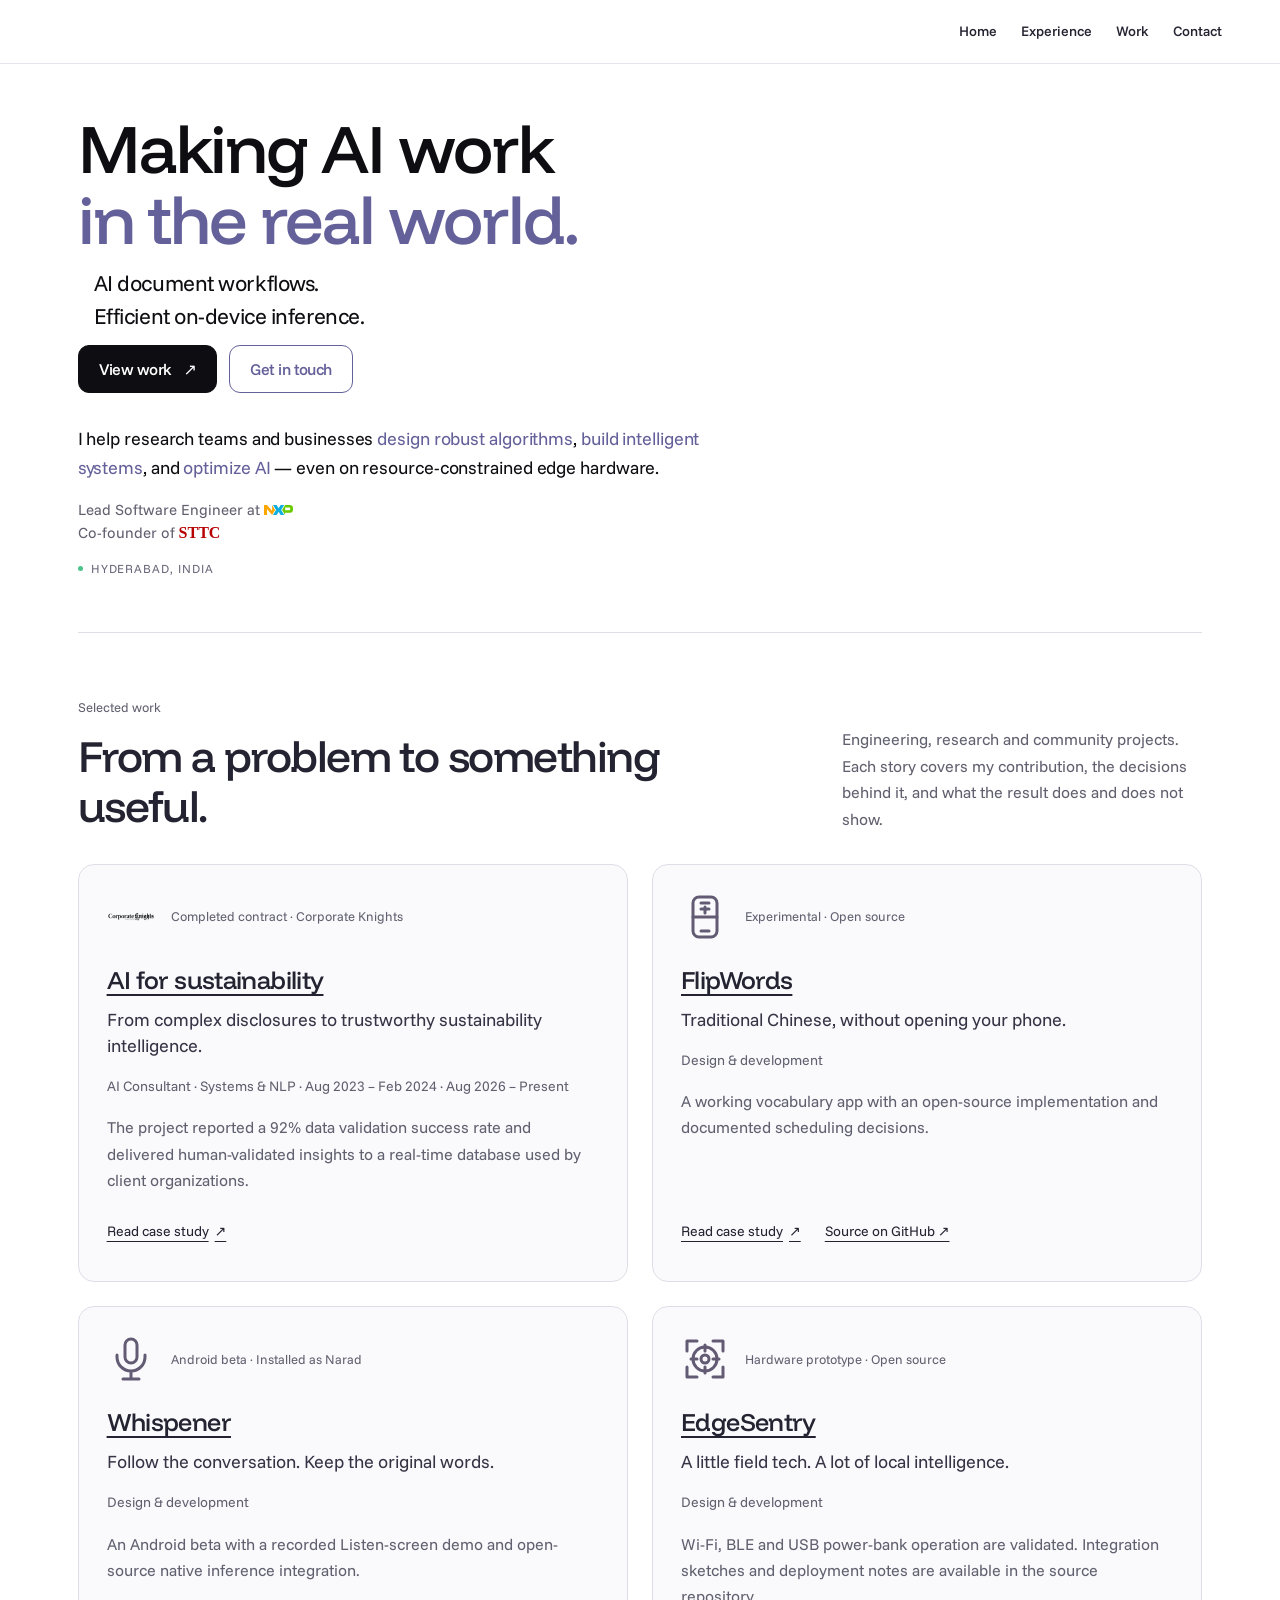
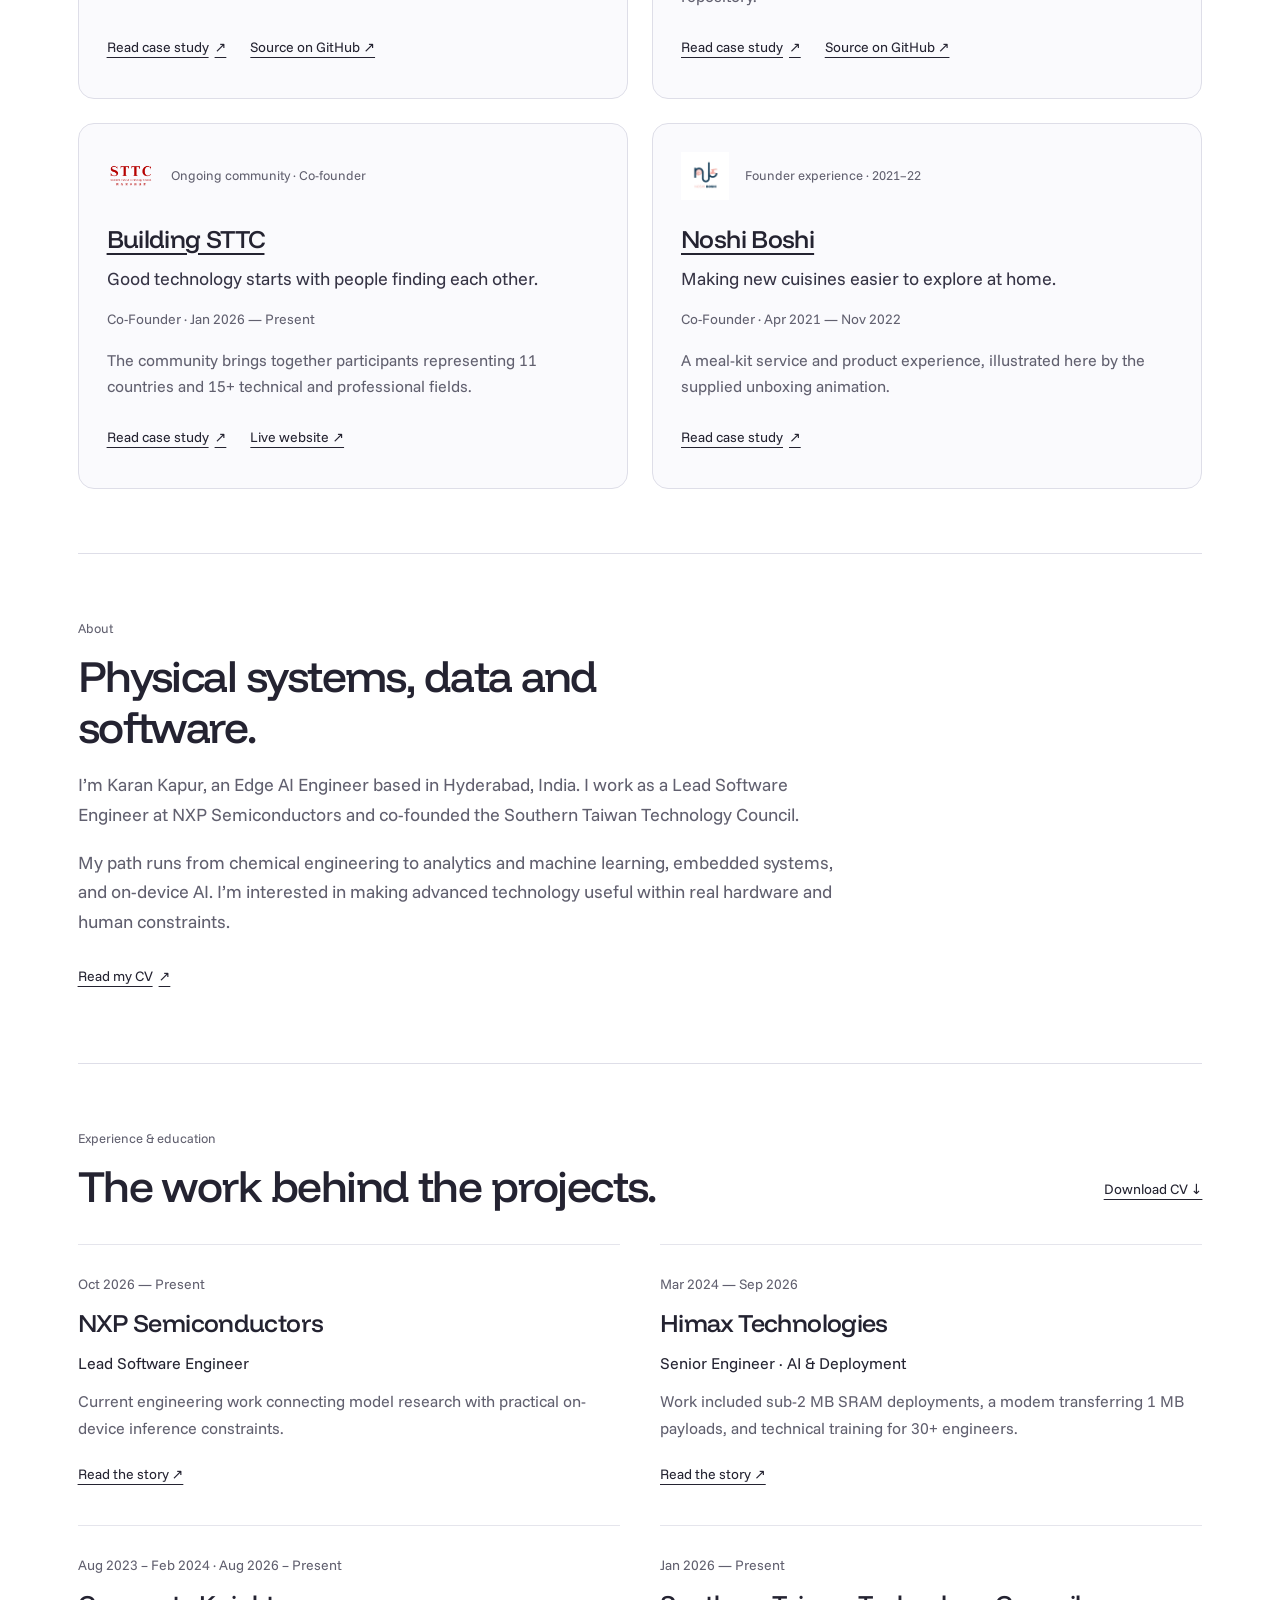
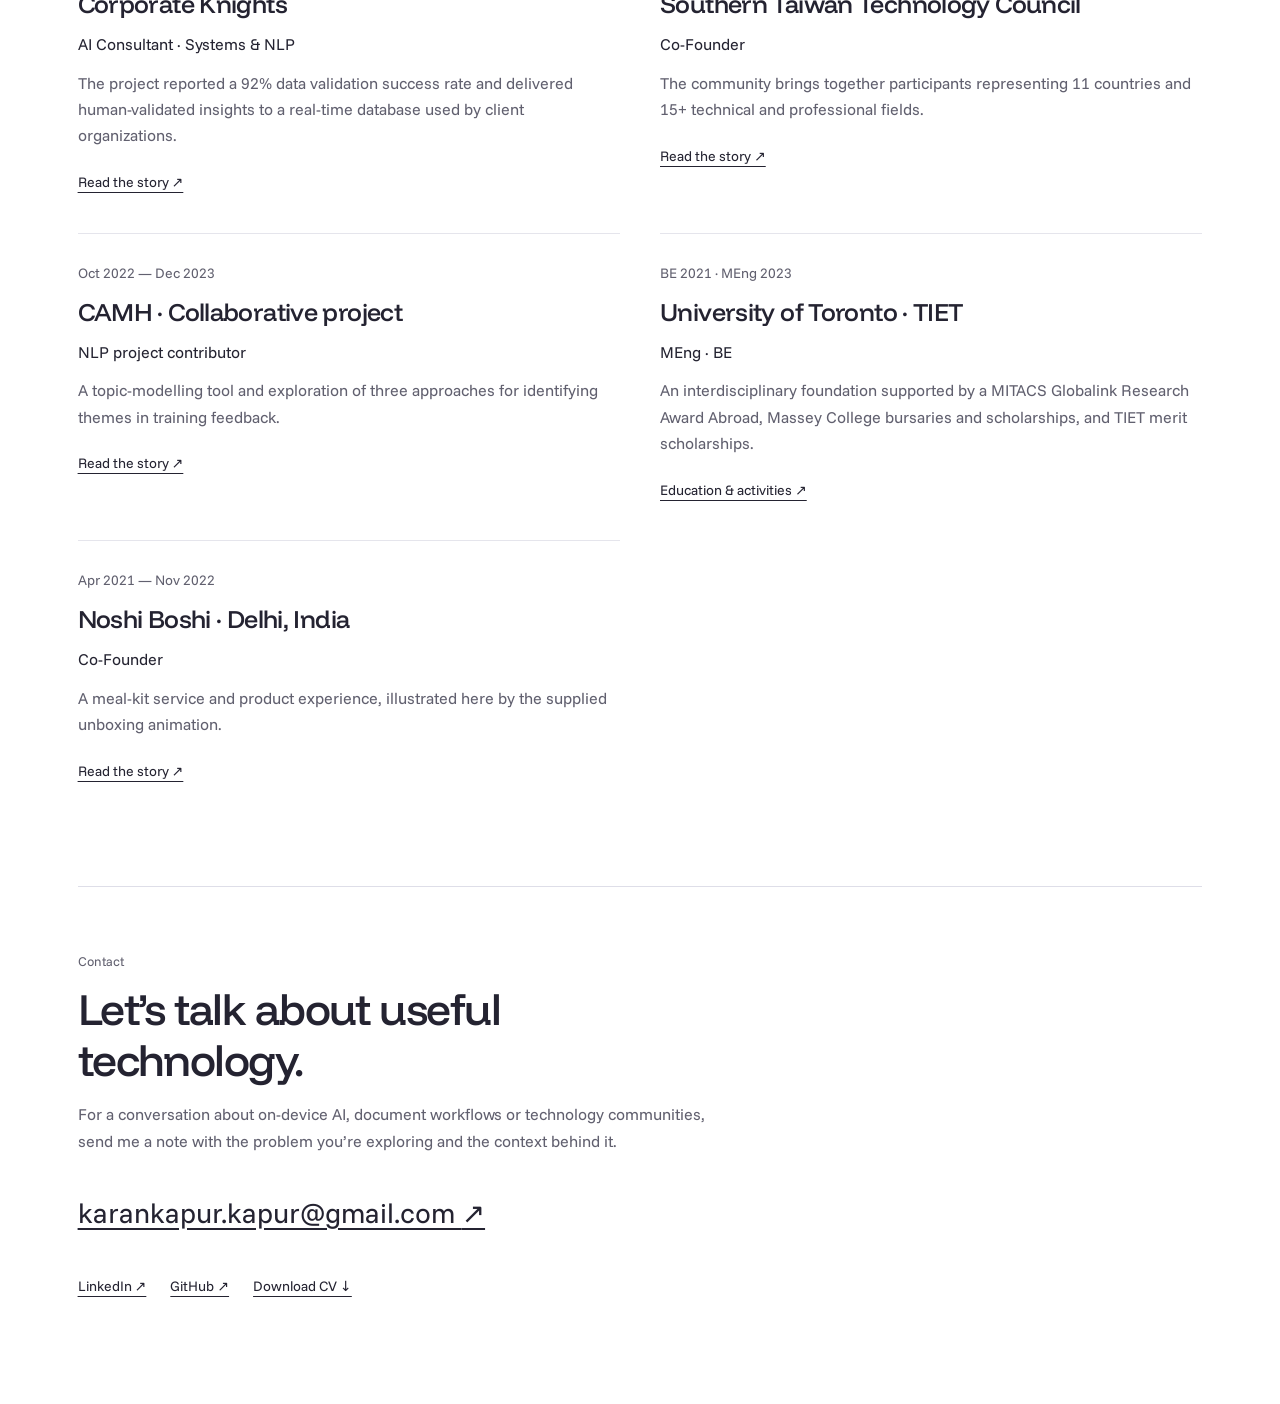
==== commit c9d702a6: "For different diplays" ====
--- a/index.html
+++ b/index.html
@@ -3,12 +3,12 @@
 <meta charset="utf-8">
 <!-- Karan Kapur — personal portfolio. See LICENSE for content and component terms. -->
 <meta name="copyright" content="© 2026 Karan Kapur. Personal portfolio content.">
-<meta name="author" content="Karan Kapur">
-<title>Karan Kapur — Edge AI Engineer</title>
-<meta name="description" content="Karan Kapur is an Edge AI engineer at NXP Semiconductors and co-founder of STTC. Explore on-device AI, embedded systems, NLP, and community building.">
+<meta name="author" data-portfolio-content="name" content="Karan Kapur">
+<!-- portfolio:documentTitle --><title>Karan Kapur — Edge AI Engineer</title><!-- /portfolio:documentTitle -->
+<meta name="description" data-portfolio-content="description" content="Karan Kapur is an Edge AI Engineer at NXP Semiconductors and co-founder of STTC. Explore on-device AI, embedded systems, NLP, and community building.">
 <meta property="og:type" content="website">
-<meta property="og:title" content="Karan Kapur — Edge AI Engineer">
-<meta property="og:description" content="Karan Kapur is an Edge AI engineer at NXP Semiconductors and co-founder of STTC. Explore on-device AI, embedded systems, NLP, and community building.">
+<meta property="og:title" data-portfolio-content="title" content="Karan Kapur — Edge AI Engineer">
+<meta property="og:description" data-portfolio-content="description" content="Karan Kapur is an Edge AI Engineer at NXP Semiconductors and co-founder of STTC. Explore on-device AI, embedded systems, NLP, and community building.">
 <meta property="og:image" content="profile/share.jpg">
 <meta property="og:image:width" content="1200">
 <meta property="og:image:height" content="630">
@@ -20,8 +20,9 @@
 <link rel="apple-touch-icon" href="profile/apple-touch-icon.png">
 <meta name="viewport" content="width=device-width,initial-scale=1,viewport-fit=cover">
 <meta name="claude:viewport-fit-sides" content="cover">
+<script src="profile/layout.js"></script>
 <link rel="preconnect" href="https://fonts.googleapis.com">
-<link rel="stylesheet" href="https://fonts.googleapis.com/css2?family=Funnel+Display:wght@400;500;600&family=Funnel+Sans:wght@400;500;600;700&display=swap">
+<link rel="stylesheet" media="print" onload="this.media='all'" href="https://fonts.googleapis.com/css2?family=Funnel+Display:wght@400;500;600&family=Funnel+Sans:wght@400;500;600;700&display=swap">
 <style>
 /* Local SUIT subsets provide fallback fonts. */
 @font-face{font-family:SUIT;font-weight:500;font-display:swap;src:url(fonts/SUIT-Medium.sub.woff2) format("woff2")}
@@ -188,12 +189,6 @@
 
 body{background:color-mix(in oklab,var(--bg),var(--nt) calc(var(--dk,0) * 100%))}
 /* 작업 목록의 눈썹 글(stage-off) */
-.wl-ey{display:flex;align-items:center;margin:0;font-size:11px;letter-spacing:.08em;text-transform:uppercase}
-.wl-ey span{display:flex;align-items:center;gap:8px;color:var(--nt-2)}
-.wl-ey i{width:5px;height:5px;border-radius:50%;background:var(--soft)}
-/* 목록 끝의 맺음 줄도 밤색 위에서 읽히게 */
-.web-list .foot-note{color:var(--nt-3);max-width:none;margin-top:clamp(56px,9vh,96px);padding:0}
-.web-list .foot-note a{color:var(--nt-ink)}
 /* Back to top: 첫 화면을 지난 뒤 위로 스크롤하거나 끝에 닿았을 때만 오른쪽 아래에 나타난다. 밤색 방에서는 색을 뒤집는다 */
 .totop{position:fixed;z-index:50;right:calc(20px + env(safe-area-inset-right,0px));bottom:calc(20px + env(safe-area-inset-bottom,0px));
   width:40px;height:40px;padding:0;border:0;border-radius:50%;display:grid;place-items:center;cursor:pointer;
@@ -323,11 +318,7 @@
 .resource-links svg{width:9px;height:9px;flex:none}
 .pc.flipped .resource-links a{pointer-events:auto}
 .resource-links a:focus-visible{outline:2px solid var(--dot);outline-offset:3px;border-radius:2px}
-.foot-note{max-width:1240px;margin:0 auto;padding:40px max(24px,env(safe-area-inset-right,0px)) calc(56px + env(safe-area-inset-bottom,0px)) max(24px,env(safe-area-inset-left,0px));
-  display:flex;justify-content:space-between;gap:16px;flex-wrap:wrap;font-size:11px;letter-spacing:.08em;color:var(--ink-3);text-transform:uppercase}
-.foot-note a{color:var(--ink);text-decoration:none}
-.footer-socials{display:flex;flex-wrap:wrap;gap:16px}
-.tmeta a,.foot-note a{display:inline-flex;align-items:center;gap:7px}
+.tmeta a{display:inline-flex;align-items:center;gap:7px}
 .ig{width:13px;height:13px;flex:none;fill:none;stroke:currentColor;stroke-width:1.8}
 
 @media (max-width:820px){
@@ -365,7 +356,7 @@
 @media (prefers-reduced-motion:reduce){.go{transition:none}}
 
 .page{display:block;position:relative;max-width:none;min-height:0;padding:0}
-.stage{min-height:max(700px,100vh)}
+.stage{min-height:100dvh}
 .copy{position:absolute;inset:0;z-index:1;pointer-events:none;align-self:auto;
   display:grid;grid-template-columns:minmax(0,1fr) minmax(0,1fr);grid-template-rows:auto auto 1fr auto auto;
   padding:calc(32px + env(safe-area-inset-top,0px)) max(32px,env(safe-area-inset-right,0px)) 64px max(32px,env(safe-area-inset-left,0px))}
@@ -400,7 +391,7 @@
 /* Above 1920px, --hs scales the badge, rope and text with viewport width.
    tan(atan2()) converts the length ratio into a unitless number. */
 @media (min-width:1921px){
-  .hero{--hs:tan(atan2(100vw,1920px))}
+  .hero{--hs:clamp(1,min(tan(atan2(100vw,1920px)),tan(atan2(100dvh,1080px))),1.5)}
   .copy{padding:calc(32px * var(--hs) + env(safe-area-inset-top,0px)) max(calc(32px * var(--hs)),env(safe-area-inset-right,0px)) calc(64px * var(--hs)) max(calc(32px * var(--hs)),env(safe-area-inset-left,0px))}
   .copy .meta{font-size:calc(11px * var(--hs));gap:calc(8px * var(--hs))}
   .copy .meta i{width:calc(5px * var(--hs));height:calc(5px * var(--hs))}
@@ -421,7 +412,7 @@
   perspective:1200px;perspective-origin:50% 50%}
 @media (max-width:820px){html.stage-on #stage-root{perspective:820px}}
 /* 카메라 하나만 움직인다. 조상에는 opacity·filter·overflow·clip-path·mix-blend-mode를 걸지 않는다(3D 평면화 방지) */
-html.stage-on .stage-camera{position:absolute;inset:0;transform-style:preserve-3d}
+html.stage-on .stage-camera{position:absolute;inset:0;transform-style:preserve-3d;transform:translate3d(0,50dvh,0)}
 
 html.stage-on .wall,html.stage-on .desk{position:absolute;left:0;right:0;transform-style:preserve-3d}
 html.stage-on .wall{top:-50%;height:100%}                      /* 세계 y∈[−H,0]: 원점(모서리)이 화면 가운데 */
@@ -464,13 +455,6 @@
   font:500 11px var(--f-en);letter-spacing:.08em;text-transform:uppercase;color:rgba(255,255,255,.28)}
 
 html.stage-on .web-info a{pointer-events:auto}
-
-/* 움직임 줄이기·GSAP 실패(stage-off): 맥북 장면 대신 작업 목록을 문서 흐름에 둔다. 무대에서는 쓰지 않는다 */
-.web-list{display:none}
-html.stage-off .web-list{display:block;padding:clamp(56px,9vh,96px) max(32px,env(safe-area-inset-left,0px));color:var(--nt-ink);background:var(--nt)}
-html.stage-off .web-list ul{list-style:none;margin:24px 0 0;padding:0;display:grid;gap:18px}
-html.stage-off .web-list li{display:flex;flex-direction:column;gap:4px;font-size:13px;color:var(--nt-2)}
-html.stage-off .web-list a{color:var(--nt-ink);text-decoration:none;font:500 clamp(22px,2.4vw,32px)/1.1 var(--f-disp);letter-spacing:-.02em}
 
 html.stage-on .mb:not(.mb-on){display:none}
 /* Screen-exit guidance passes pointer input through to the scene. */
@@ -636,9 +620,9 @@
           <img class="swivel" src="lanyard/swivel2.webp" alt="" width="60" height="67" draggable="false">
           <section class="face front" aria-label="Front of contact card">
             <span class="slot"><i></i></span>
-            <div class="row"><span>Edge AI Engineer</span></div>
+            <div class="row"><span><!-- portfolio:role -->Edge AI Engineer<!-- /portfolio:role --></span></div>
             <div class="photo"><img src="profile/karan-avatar-v2.webp" alt="3D avatar of Karan Kapur" draggable="false"></div>
-            <p class="name">Karan Kapur</p>
+            <p class="name"><!-- portfolio:name -->Karan Kapur<!-- /portfolio:name --></p>
             <p class="role">Edge AI · Software · Community</p>
             <div class="foot"><span>View contact</span>
               <button class="go" id="toBack" aria-label="View contact details"><svg viewBox="0 0 12 12" fill="none"><path d="M3 9L9 3M9 3H4.2M9 3V7.8" stroke="currentColor" stroke-width="1.4" stroke-linecap="round" stroke-linejoin="round"/></svg></button>
@@ -647,18 +631,18 @@
           <section class="face back" aria-label="Back of contact card">
             <span class="slot"><i></i></span>
             <div class="row"><span>Contact</span></div>
-            <p class="ko">Karan Kapur</p>
-            <p class="en">Edge AI Engineer · Hyderabad, India</p>
+            <p class="ko"><!-- portfolio:name -->Karan Kapur<!-- /portfolio:name --></p>
+            <p class="en"><!-- portfolio:roleLocation -->Edge AI Engineer · Hyderabad, India<!-- /portfolio:roleLocation --></p>
             <div class="contact">
-              <a class="crow" href="mailto:karankapur.kapur@gmail.com" aria-label="Email Karan Kapur"><span class="k">Email</span><span class="v">karankapur.kapur@gmail.com</span><svg class="ic" viewBox="0 0 16 16" aria-hidden="true"><path d="M5 11l6-6M6 5h5v5"/></svg></a>
-              <a class="crow" href="https://www.linkedin.com/in/karukapur/" target="_blank" rel="noopener" aria-label="Open Karan’s LinkedIn"><span class="k">LinkedIn</span><span class="v">in/karukapur</span><svg class="ic" viewBox="0 0 16 16" aria-hidden="true"><path d="M5 11l6-6M6 5h5v5"/></svg></a>
-              <a class="crow" href="https://github.com/karukapur" target="_blank" rel="noopener" aria-label="Open Karan’s GitHub"><span class="k">GitHub</span><span class="v">@karukapur</span><svg class="ic" viewBox="0 0 16 16" aria-hidden="true"><path d="M5 11l6-6M6 5h5v5"/></svg></a>
-              <a class="crow" href="https://www.threads.com/@karukapur" target="_blank" rel="noopener noreferrer" aria-label="Open Karan’s Threads profile"><span class="k">Threads</span><span class="v">@karukapur</span><svg class="ic" viewBox="0 0 16 16" aria-hidden="true"><path d="M5 11l6-6M6 5h5v5"/></svg></a>
+              <a class="crow" data-portfolio-href="mailto" href="mailto:karankapur.kapur@gmail.com" aria-label="Email Karan Kapur"><span class="k">Email</span><span class="v"><!-- portfolio:email -->karankapur.kapur@gmail.com<!-- /portfolio:email --></span><svg class="ic" viewBox="0 0 16 16" aria-hidden="true"><path d="M5 11l6-6M6 5h5v5"/></svg></a>
+              <a class="crow" data-portfolio-href="linkedin" href="https://www.linkedin.com/in/karukapur/" target="_blank" rel="noopener" aria-label="Open Karan’s LinkedIn"><span class="k">LinkedIn</span><span class="v">in/karukapur</span><svg class="ic" viewBox="0 0 16 16" aria-hidden="true"><path d="M5 11l6-6M6 5h5v5"/></svg></a>
+              <a class="crow" data-portfolio-href="github" href="https://github.com/karukapur" target="_blank" rel="noopener" aria-label="Open Karan’s GitHub"><span class="k">GitHub</span><span class="v">@karukapur</span><svg class="ic" viewBox="0 0 16 16" aria-hidden="true"><path d="M5 11l6-6M6 5h5v5"/></svg></a>
+              <a class="crow" data-portfolio-href="threads" href="https://www.threads.com/@karukapur" target="_blank" rel="noopener noreferrer" aria-label="Open Karan’s Threads profile"><span class="k">Threads</span><span class="v">@karukapur</span><svg class="ic" viewBox="0 0 16 16" aria-hidden="true"><path d="M5 11l6-6M6 5h5v5"/></svg></a>
             </div>
             <div class="issue">
               <a class="qr" href="profile/CV_Karan_Kapur.pdf" download aria-label="Download Karan Kapur’s CV"><svg viewBox="0 0 92 92" aria-hidden="true"><rect x="1" y="1" width="90" height="90" rx="16" fill="none" stroke="currentColor" opacity=".2"/><text x="46" y="52" text-anchor="middle" font-family="sans-serif" font-size="28" fill="currentColor">CV</text><g fill="none" stroke="currentColor" stroke-width="2" stroke-linecap="round" stroke-linejoin="round"><path d="M46 58v12m-5-5 5 5 5-5"/><path d="M35 72v6h22v-6"/></g></svg></a>
               <div class="iss"><span class="scan">Take a closer look</span><span class="note">Experience · Skills · Education</span></div>
-              <div class="bt"><span class="k">2026 · Hyderabad</span><button class="go" id="toFront" aria-label="View front of card"><svg viewBox="0 0 12 12" fill="none"><path d="M9 3L3 9M3 9H7.8M3 9V4.2" stroke="currentColor" stroke-width="1.4" stroke-linecap="round" stroke-linejoin="round"/></svg></button></div>
+              <div class="bt"><span class="k">2026 · <!-- portfolio:city -->Hyderabad<!-- /portfolio:city --></span><button class="go" id="toFront" aria-label="View front of card"><svg viewBox="0 0 12 12" fill="none"><path d="M9 3L3 9M3 9H7.8M3 9V4.2" stroke="currentColor" stroke-width="1.4" stroke-linecap="round" stroke-linejoin="round"/></svg></button></div>
             </div>
           </section>
         </div>
@@ -675,9 +659,9 @@
         <a class="hero-action" href="#contact" data-scene-link="end">Get in touch</a>
       </nav>
     </div>
-    <p class="intro"><span class="en">I help research teams and businesses <em>design robust algorithms</em>, <em>build intelligent systems</em>, and <em>optimize AI </em>— even on resource-constrained edge hardware.</span><span class="ko" lang="en">Lead Software Engineer at <img class="intro-logo" src="profile/logos/nxp.svg" alt="NXP Semiconductors" width="93" height="32"><br>Co-founder of <em class="intro-sttc">STTC</em></span></p>
-    <p class="meta"><i></i>Hyderabad, India</p>
-    <p class="mark" aria-hidden="true">Karan Kapur</p>
+    <p class="intro"><span class="en">I help research teams and businesses <em>design robust algorithms</em>, <em>build intelligent systems</em>, and <em>optimize AI </em>— even on resource-constrained edge hardware.</span><span class="ko" lang="en"><!-- portfolio:currentRole.role -->Lead Software Engineer<!-- /portfolio:currentRole.role --> at <img class="intro-logo" data-portfolio-src="currentRole.logos.0.src" src="profile/logos/nxp.svg" data-portfolio-alt="currentRole.organization" alt="NXP Semiconductors" width="93" height="32"><br>Co-founder of <em class="intro-sttc">STTC</em></span></p>
+    <p class="meta"><i></i><!-- portfolio:location -->Hyderabad, India<!-- /portfolio:location --></p>
+    <p class="mark" aria-hidden="true"><!-- portfolio:name -->Karan Kapur<!-- /portfolio:name --></p>
   </section>
 
   <section class="stage" id="stage" aria-label="Karan Kapur’s contact card">
@@ -695,25 +679,13 @@
       <span class="r"><span class="cg" role="group" aria-label="Card controls"><button class="cg-b cg-pri" id="flipAll" type="button" aria-pressed="false" aria-label="Flip all"><svg viewBox="0 0 24 24" aria-hidden="true"><rect x="3.5" y="8" width="10" height="13" rx="2"/><path d="M10.5 8V6a2 2 0 0 1 2-2h6a2 2 0 0 1 2 2v9a2 2 0 0 1-2 2h-5"/><path d="M5 5.5A4.5 4.5 0 0 1 9.5 3M9.5 3 8 1.6M9.5 3 8 4.4"/></svg><span class="cg-t">Show details</span></button><span class="cg-div" aria-hidden="true"></span><button class="cg-b" id="shuffle" type="button" aria-label="Shuffle"><svg viewBox="0 0 24 24" aria-hidden="true"><path d="M4 7h3.5c4.5 0 4.5 10 9 10H20M17 14l3 3-3 3M4 17h3.5c1.6 0 2.6-1.3 3.4-3M13.1 10c.8-1.7 1.8-3 3.4-3H20M17 4l3 3-3 3"/></svg><span class="cg-t">Shuffle</span></button><button class="cg-b" id="sort" type="button" aria-pressed="false" aria-label="Sort"><svg class="i-grid" viewBox="0 0 24 24" aria-hidden="true"><rect x="4" y="4" width="6.5" height="6.5" rx="1.2"/><rect x="13.5" y="4" width="6.5" height="6.5" rx="1.2"/><rect x="4" y="13.5" width="6.5" height="6.5" rx="1.2"/><rect x="13.5" y="13.5" width="6.5" height="6.5" rx="1.2"/></svg><svg class="i-scatter" viewBox="0 0 24 24" aria-hidden="true"><rect x="3.5" y="5" width="7" height="7" rx="1.2" transform="rotate(-14 7 8.5)"/><rect x="13" y="3.5" width="7" height="7" rx="1.2" transform="rotate(10 16.5 7)"/><rect x="8" y="13" width="7" height="7" rx="1.2" transform="rotate(6 11.5 16.5)"/></svg><span class="cg-t">Sort</span></button></span></span>
     </div>
     <div class="tfoot">
-      <p class="tmeta"><span>7 chapters · Engineering & beyond</span><a href="https://www.linkedin.com/in/karukapur/" target="_blank" rel="noopener"><svg class="ig" viewBox="0 0 24 24" aria-hidden="true"><path d="M5 9v10M5 5v.1M10 19V9m0 4c0-5 8-5 8 0v6" stroke-linecap="round"/></svg>in/karukapur ↗</a></p>
+      <p class="tmeta"><span>7 chapters · Engineering & beyond</span><a data-portfolio-href="linkedin" href="https://www.linkedin.com/in/karukapur/" target="_blank" rel="noopener"><svg class="ig" viewBox="0 0 24 24" aria-hidden="true"><path d="M5 9v10M5 5v.1M10 19V9m0 4c0-5 8-5 8 0v6" stroke-linecap="round"/></svg>in/karukapur ↗</a></p>
       <p class="tmark" aria-hidden="true">Life’s Story</p>
     </div>
     <div class="pile" id="pile"></div>
   </div>
 </section>
 </div>
-<section class="web-list" id="web" aria-label="Projects and experience">
-  <p class="wl-ey"><span><i></i>Selected Work</span></p>
-  <ul>
-    <li><a href="profile/project.html?id=sustainability" target="_blank" rel="noopener">AI for sustainability ↗</a><span>From complex disclosures to trustworthy sustainability intelligence.</span></li>
-    <li><a href="profile/project.html?id=flipwords" target="_blank" rel="noopener">FlipWords ↗</a><span>Traditional Chinese, without opening your phone.</span></li>
-    <li><a href="profile/project.html?id=whispener" target="_blank" rel="noopener">Whispener ↗</a><span>Follow the conversation. Keep the original words.</span></li>
-    <li><a href="profile/project.html?id=edgesentry" target="_blank" rel="noopener">EdgeSentry ↗</a><span>A little field tech. A lot of local intelligence.</span></li>
-    <li><a href="profile/project.html?id=sttc" target="_blank" rel="noopener">Building STTC ↗</a><span>Good technology starts with people finding each other.</span></li>
-    <li><a href="profile/project.html?id=noshi-boshi" target="_blank" rel="noopener">Noshi Boshi ↗</a><span>Making new cuisines easier to explore at home.</span></li>
-  </ul>
-<footer class="foot-note"><span>Karan Kapur · Edge AI Engineer</span><span class="footer-socials"><a href="https://www.linkedin.com/in/karukapur/" target="_blank" rel="noopener"><svg class="ig" viewBox="0 0 24 24" aria-hidden="true"><path d="M5 9v10M5 5v.1M10 19V9m0 4c0-5 8-5 8 0v6" stroke-linecap="round"/></svg>linkedin.com/in/karukapur ↗</a><a href="https://www.threads.com/@karukapur" target="_blank" rel="noopener noreferrer">Threads @karukapur ↗</a></span></footer>
-</section>
 <div class="mb" aria-label="Interactive project showcase" style="visibility:hidden">
   <div class="mb-base" aria-hidden="true"></div>
   <div class="mb-lid">
@@ -728,7 +700,9 @@
 </div></div>
 
 <div class="portfolio-overview" data-portfolio-overview>
+  <!-- portfolio:projects -->
   <div class="browse-fallback"><h2>Projects & experience</h2><p><a href="#projects" data-scene-link="web">Explore all projects</a> · <a href="profile/project.html?id=sustainability">AI for sustainability</a> · <a href="profile/project.html?id=flipwords">FlipWords</a> · <a href="profile/project.html?id=whispener">Whispener</a> · <a href="profile/project.html?id=edgesentry">EdgeSentry</a> · <a href="profile/project.html?id=sttc">Building STTC</a> · <a href="profile/project.html?id=noshi-boshi">Noshi Boshi</a></p><p><a href="profile/CV_Karan_Kapur.pdf">Read my CV</a> or <a href="mailto:karankapur.kapur@gmail.com">send me an email</a>.</p></div>
+  <!-- /portfolio:projects -->
 </div>
 <aside class="web-info" aria-live="polite" style="visibility:hidden"></aside>
 </main>
@@ -736,10 +710,16 @@
 <button class="totop" id="toTop" type="button" aria-label="Back to top"><svg viewBox="0 0 14 14" fill="none" aria-hidden="true"><path d="M7 11.5V2.5M7 2.5L3 6.5M7 2.5l4 4" stroke="currentColor" stroke-width="1.6" stroke-linecap="round" stroke-linejoin="round"/></svg></button>
 
 <script src="profile/portfolio.js"></script>
-<script src="https://cdnjs.cloudflare.com/ajax/libs/gsap/3.15.0/gsap.min.js"></script>
-<script src="https://cdnjs.cloudflare.com/ajax/libs/gsap/3.15.0/Observer.min.js"></script>
 <script>
-const WORK_PROJECTS = PORTFOLIO.selectedIds.map(id => PORTFOLIO.projects.find(p => p.id === id));
+// Parser-ordered scripts keep the scene initialization synchronous on desktop.
+if (!PortfolioLayout.documentMode) {
+  for (const file of ['gsap.min.js', 'Observer.min.js']) {
+    document.write('<script src="https://cdnjs.cloudflare.com/ajax/libs/gsap/3.15.0/' + file + '"><' + '/script>');
+  }
+}
+</script>
+<script>
+const WORK_PROJECTS = PORTFOLIO.selectedProjects;
 // 무대 골격: 문서 스크롤 대신 휠·트랙패드·터치 입력을 진행값 p에 스크럽으로 적분한다. 입력이 p를 직접 쥐고, 자동 재생은 없다.
 
 (() => {
@@ -775,9 +755,10 @@
   // 쓸 수 없는 환경(움직임 줄이기, GSAP 로드 실패): 지금의 문서 스크롤 판을 그대로 둔다
   const narrowScreen = matchMedia('(max-width: 820px)');
   // A breakpoint change needs a fresh scene/document layout, preserving the URL destination.
-  narrowScreen.addEventListener('change', () => location.reload());
-  matchMedia('(prefers-reduced-motion: reduce)').addEventListener('change', () => location.reload());
-  if (reduce || narrowScreen.matches || !gsap || !Observer) {
+  if (!window.PortfolioLayout) narrowScreen.addEventListener('change', () => location.reload());
+  if (!window.PortfolioLayout) matchMedia('(prefers-reduced-motion: reduce)').addEventListener('change', () => location.reload());
+  if (reduce || (window.PortfolioLayout?.documentMode ?? narrowScreen.matches) || !gsap || !Observer) {
+    root.classList.remove('stage-preparing');
     root.classList.add('stage-off');
     const noop = () => {};
     window.Stage = { enabled: false, config, state: {}, add: noop, hold: () => 0, held: () => false, release: noop, on: noop, camera: { set: noop, P: () => 1200 }, tone: noop,
@@ -786,6 +767,7 @@
     return;
   }
   gsap.registerPlugin(Observer);
+  root.classList.remove('stage-preparing');
   root.classList.remove('stage-off');
   root.classList.add('stage-on');
 
@@ -1104,7 +1086,7 @@
     mark.style.fontSize = (100 * avail / mark.scrollWidth).toFixed(2) + 'px';
     mark.dispatchEvent(new Event('mk-fit'));   // 이름 높이가 바뀌면 hero.js가 목줄 길이를 다시 잰다
   });
-  fit(); addEventListener('resize', fit); if (document.fonts) document.fonts.ready.then(fit);
+  fit(); addEventListener('resize', PortfolioLayout.schedule(fit)); if (document.fonts) document.fonts.ready.then(fit);
   marks.forEach(m => m.addEventListener('mk-split', fit));   // hero.js가 이름을 글자 칸으로 나눈 뒤(세로 화면은 두 줄) 다시 맞춘다
   // 책상 높이는 table.js가 나중에 정한다(무대: 화면 한 장, 모바일 1.2장). 높이가 바뀌면 세운 제목을 다시 맞춘다
   if (window.ResizeObserver) { let h = 0; const box = document.querySelector('.tfoot'); if (box) new ResizeObserver(() => { if (box.clientHeight !== h) { h = box.clientHeight; fit(); } }).observe(box); }
@@ -1145,7 +1127,7 @@
   const MOB = () => STAGE && innerWidth <= 820;
   const FEAT = new Set([0, 1, 4]);                  // Featured cards in the compact layout.
   const hasKo = s => /[가-힣]/.test(s), pad = n => String(n).padStart(2, '0');
-  const esc = s => s.replace(/[&<>"]/g, ch => ({ '&': '&amp;', '<': '&lt;', '>': '&gt;', '"': '&quot;' }[ch]));
+  const esc = PORTFOLIO.escapeHtml;
   const ARROW = '<svg viewBox="0 0 12 12" fill="none"><path d="M3 9L9 3M9 3H4.2M9 3V7.8" stroke="currentColor" stroke-width="1.4" stroke-linecap="round" stroke-linejoin="round"/></svg>';
   // 카드 앞면은 커버, 뒷면은 Back of contact card과 같은 문법의 작업 정보. 카드 자체는 링크가 아니고, 뒷면의 화살표만 원본을 연다
   const cards = ITEMS.map((it, i) => {
@@ -1811,7 +1793,7 @@
     if (pts.length) pts.forEach(p => { p.x += nAX - AX; p.px += nAX - AX; p.y += nAY - AY; p.py += nAY - AY; });
     KS = parseFloat(getComputedStyle(card.parentElement).scale) || 1; STRAP_W = STRAP_W0 * KS;
     CT = parseFloat(getComputedStyle(card.parentElement).top) || 70.8;
-    W = r.width; H = r.height; AX = nAX; AY = nAY; UP = nUP; SH = sr.height; dpr = Math.min(2, devicePixelRatio || 1);
+    W = r.width; H = r.height; AX = nAX; AY = nAY; UP = nUP; SH = sr.height; dpr = Math.min(1.5, devicePixelRatio || 1, Math.sqrt(2000000 / (W * H)));
     cv.width = W * dpr; cv.height = H * dpr; ctx.setTransform(dpr, 0, 0, dpr, 0, 0);
     // 보이는 길이(옛 16마디 식 그대로). 세로 화면(820 이하, 10-21 대표님 실기기 판정): 명함 아래끝이 소개 글 28px 위에 오도록 가장 길게,
     // 단 명함 윗끝은 제목 아래 16px보다 내려간다(명함이 제목 오른쪽 끝과 가로로 겹치므로). 이름 크기는 core.js가 화면 폭에 맞춘다
@@ -1833,7 +1815,7 @@
       } else { for (let i = 0; i < N; i++) { const x = a.x, y = a.y + i * seg; pts.push({ x, y, px: x, py: y }); } om = reduce ? 0 : 0.0025; }
       const E = pts[N - 1]; piv.x = E.x; piv.y = E.y; }   // 축의 첫 위치를 줄 끝에 맞춰 첫 프레임 튐 방지
   }
-  resize(); addEventListener('resize', resize); addEventListener('load', resize);   // load: 첫 배치가 끝난 뒤 세로 화면 목줄 길이를 다시 잰다
+  resize(); addEventListener('resize', PortfolioLayout.schedule(resize)); addEventListener('load', resize);   // load: 첫 배치가 끝난 뒤 세로 화면 목줄 길이를 다시 잰다
   if (document.fonts) document.fonts.ready.then(resize);
 
   const local = e => { const r = hero.getBoundingClientRect(); return { x: e.clientX - r.left, y: e.clientY - r.top }; };
@@ -1941,7 +1923,7 @@
     if (desk.moved && deskTW && tw) desk.x = tl + (desk.x - deskTL) * tw / deskTW;
     deskTW = tw; deskTL = tl;
   };
-  addEventListener('resize', deskRefit); addEventListener('load', deskRefit);
+  addEventListener('resize', PortfolioLayout.schedule(deskRefit)); addEventListener('load', deskRefit);
   // 더미를 치는 자리(08 1절: 더미 자리에서 살짝 오른쪽). 명함은 여기 떨어진 뒤 흩어지는 카드와 함께 밀려난다
   const pileSpot = g => ({ x: g.tl + g.pa.x + 0.02 * innerWidth, z: Math.min(g.zMax, g.pa.y - 0.03 * g.Dt) });
   // 밀려나 멈추는 책상 앞 오른쪽 귀퉁이(10-21 대표님 결정: 작업 카드 밖, 화면 오른쪽 끝에 반쯤 걸쳐 작업보다 먼저 눈에 들지 않게.
@@ -2622,60 +2604,35 @@
     pts.forEach((p, i) => { const s = seg * i, f = Math.max(0, s - UP) / LV; p.x = p.px = an.x - 26 * f * f; p.y = p.py = an.y + Math.min(s, UP) + LV * f * (1 - 0.06 * f); });
     phi = -0.07; tw = 14; flip = 0; om = 0;
     const draw = () => { prev = null; render(1); };
-    addEventListener('resize', draw); document.fonts.ready.then(draw); draw(); setTimeout(draw, 400);
+    addEventListener('resize', PortfolioLayout.schedule(draw)); document.fonts.ready.then(draw); draw(); setTimeout(draw, 400);
   } else { render(1); ticker.add('badge', loop); }
 })();
 </script>
 <script>
 (() => {
-  // Back to top 버튼과 문서 스크롤 판(stage-off)의 바탕 톤. 옛 cases.js에서 교정지와 무관한 두 가지만 남겼다(10-21 교정지 없앰)
+  if (!window.Stage?.enabled) return;
   const toTop = document.getElementById('toTop'); if (!toTop) return;
-  const reduce = matchMedia('(prefers-reduced-motion: reduce)').matches;
-  const STAGE = !!(window.Stage && Stage.enabled);
-  const list = document.querySelector('.web-list');
-
-  // 바탕(문서 스크롤 판): 작업 목록이 올라오는 동안 화면 전체의 흰 바탕이 남보라 밤색으로 넘어간다. 위로 올리면 그대로 되돌아간다.
-  // 톤은 상속 변수를 문서 루트에 쓰지 않고 바탕(body의 배경색) 한 곳에만 쓴다. 루트 변수는 문서 전체 스타일을 다시 계산하게 만든다
-  let dk = 0, dkStr = '';
-  const tone = () => {
-    if (STAGE || !list) return;                      // 무대에서는 조명을 장면이 정한다(world.js·scene-web의 Stage.tone)
-    const t = list.getBoundingClientRect().top, k = Math.max(0, Math.min(1, (innerHeight - t) / (innerHeight * 0.85)));
-    const s = (k * k * k * (k * (k * 6 - 15) + 10)).toFixed(3); if (s === dkStr) return;
-    dkStr = s; dk = +s;
-    document.body.style.backgroundColor = `color-mix(in oklab,var(--bg),var(--nt) ${(dk * 100).toFixed(1)}%)`;
-  };
-  // Back to top: 첫 화면을 지난 뒤 위로 갈 때와 맨 끝에 닿았을 때만 보인다. 밤색 방에서는 색을 뒤집는다
-  let lastY = scrollY, lastP = 0;
+  let lastP = 0;
   const topBtn = () => {
-    if (STAGE) {
-      const s = Stage.state, p = s.p, end = Stage.config.stations.length - 1;
-      if (p < 1.1) toTop.classList.remove('show');
-      else if (p >= end - 0.05 || p < lastP - 0.002) toTop.classList.add('show');
-      else if (p > lastP + 0.002) toTop.classList.remove('show');
-      // 맥북 정거장과 그리로 가는 구간에서는 감춘다(화면 오른쪽 아래가 맥북 화면이다). 책상 위 명함과 겹치는 자리에서도 감춘다(10-21 점검)
-      const web = Stage.config.stations.findIndex(x => x.name === 'web');
-      if (p > web - 0.8 && p < end - 0.05) toTop.classList.remove('show');
-      else if (toTop.classList.contains('show')) {
-        const nc = document.querySelector('.card3d'), b = toTop.getBoundingClientRect(), r = nc && nc.getBoundingClientRect();
-        if (r && r.width && r.left < b.right + 12 && r.right > b.left - 12 && r.top < b.bottom + 12 && r.bottom > b.top - 12) toTop.classList.remove('show');
-      }
-      toTop.classList.toggle('night', s.dk > 0.5); lastP = p; return;
-    }
-    const y = scrollY, up = y < lastY - 2, down = y > lastY + 2, end = y + innerHeight >= document.documentElement.scrollHeight - 40;
-    if (y < innerHeight * 1.1) toTop.classList.remove('show');
-    else if (up || end) toTop.classList.add('show');
-    else if (down) toTop.classList.remove('show');
-    toTop.classList.toggle('night', dk > 0.5);
-    lastY = y;
-  };
-  toTop.addEventListener('click', () => { toTop.classList.remove('show'); if (STAGE) Stage.go(0); else scrollTo({ top: 0, behavior: reduce ? 'auto' : 'smooth' }); });
+    const s = Stage.state, p = s.p, end = Stage.config.stations.length - 1;
+    if (p < 1.1) toTop.classList.remove('show');
+    else if (p >= end - 0.05 || p < lastP - 0.002) toTop.classList.add('show');
+    else if (p > lastP + 0.002) toTop.classList.remove('show');
+    // 맥북 정거장과 그리로 가는 구간에서는 감춘다(화면 오른쪽 아래가 맥북 화면이다). 책상 위 명함과 겹치는 자리에서도 감춘다(10-21 점검)
+    const web = Stage.config.stations.findIndex(x => x.name === 'web');
+    if (p > web - 0.8 && p < end - 0.05) toTop.classList.remove('show');
+    else if (toTop.classList.contains('show')) {
+      const nc = document.querySelector('.card3d'), b = toTop.getBoundingClientRect(), r = nc && nc.getBoundingClientRect();
+      if (r && r.width && r.left < b.right + 12 && r.right > b.left - 12 && r.top < b.bottom + 12 && r.bottom > b.top - 12) toTop.classList.remove('show');
+    }
+    toTop.classList.toggle('night', s.dk > 0.5); lastP = p;
+  };
+  toTop.addEventListener('click', () => { toTop.classList.remove('show'); Stage.go(0); });
   // 무대에서는 world.js가 p가 바뀔 때마다 scroll 이벤트를 보낸다
   let ticking = false;
-  addEventListener('scroll', () => { if (!ticking) { ticking = true; ticker.once(() => { ticking = false; tone(); topBtn(); }); } }, { passive: true });
-  addEventListener('resize', tone);
+  addEventListener('scroll', () => { if (!ticking) { ticking = true; ticker.once(() => { ticking = false; topBtn(); }); } }, { passive: true });
   // 해시로 맺음에 바로 들어오거나 한 번에 건너뛰면 scroll 이벤트가 정착 전에 끝난다: 정착할 때 한 번 더 따진다
-  if (STAGE) Stage.on('settle', topBtn);
-  tone();
+  Stage.on('settle', topBtn);
 })();
 </script>
 <script>
@@ -2730,7 +2687,6 @@
   // 책상 조명(10-21 대표님 선택 「책상 위 조명 빛웅덩이」): 카메라가 책상으로 숙는 동안 방이 한 단계 어두워지고(T1),
   // 책상 가운데에 위에서 떨어지는 갓 조명 빛이 생긴다. 밝기 흐름은 hero(가장 밝음) → work(빛웅덩이) → web(어둠 속 화면 빛)
   const lampEl = document.createElement('div'); lampEl.className = 'lamp'; lampEl.setAttribute('aria-hidden', 'true'); desk.prepend(lampEl);
-  // 맺음 글은 card-drop의 끝 화면 층(.end-info)이 맡는다(10-21 대표님 결정 6). 옛 책상 인쇄 맺음 줄(.desk-sign)은 없앴고, .foot-note는 무대가 꺼진 판의 서비스 목록 끝에만 남는다
   [hero, table].forEach(l => { l.style.transform = ''; });
   const W = { H: 0, Wd: 0, Dt: 0, zP: 0, mobile: false };
   // cubic-bezier(.55,0,.2,1): 느리게 시작해 감속하며 내려앉는다(08 2절). 장면 파일도 Stage.world.ease를 쓴다
@@ -2871,7 +2827,7 @@
   const remeasure = () => { measure(); Stage.refresh(); frame(); };
   measure(); frame();
   Stage.ticker.add(frame);
-  addEventListener('resize', remeasure);
+  addEventListener('resize', PortfolioLayout.schedule(remeasure));
   if (document.fonts) document.fonts.ready.then(remeasure);
 })();
 </script>
@@ -2985,7 +2941,7 @@
   const scrEl = mb.querySelector('.mb-screen');
   let infoKey = '';
   const setGlass = (t, h) => {
-    info.style.setProperty('--scr-t', t.toFixed(1) + 'px'); info.style.setProperty('--k', (h / 474).toFixed(4));
+    info.style.setProperty('--scr-t', t.toFixed(1) + 'px'); info.style.setProperty('--k', Math.max(.9, Math.min(1.25, h / 474)).toFixed(4));
     fitPanel();   // 글자 크기(k)가 바뀌면 본문 높이도 다시 잰다
   };
   const guessGlass = () => { const h = 0.3298 * innerWidth; setGlass(0.3756 * innerHeight - h / 2, h); };
@@ -3051,7 +3007,7 @@
     if (Stage.webEnd) Stage.refresh();
     // 끝 화면에서는 떠 있는 Back to top 원을 숨기고 아래층 「Back to start ↑」가 맡는다(3-night.css html.end-on .totop)
   };
-  fitMark(); addEventListener('resize', fitMark); if (window.visualViewport) visualViewport.addEventListener('resize', fitMark); document.fonts.load('500 1em "Funnel Display"').then(fitMark, () => {});
+  fitMark(); addEventListener('resize', PortfolioLayout.schedule(fitMark)); if (window.visualViewport) visualViewport.addEventListener('resize', PortfolioLayout.schedule(fitMark)); document.fonts.load('500 1em "Funnel Display"').then(fitMark, () => {});
   // 실제 GPU로 처음 열면 서체가 다 적용되기 전에 재서 큰 줄이 화면 밖으로 넘쳤다(10-29, 1440에서 171.8px → 맞는 값 154.6px). 모든 서체가 준비된 뒤 한 번 더 잰다
   document.fonts.ready.then(fitMark, () => {});
   const endOf = p => { const e = Stage.config.stations.length - 1; return Math.max(0, Math.min(1, (p - (e - 0.35)) / 0.25)); };
@@ -3446,7 +3402,7 @@
     Object.assign(mb.style, { left: (G.cx - G.lidW / 2) + 'px', top: G.zh + 'px', width: G.lidW + 'px' });
     mb.style.setProperty('--wi', G.Wi + 'px'); mb.style.setProperty('--hi', G.Hi + 'px'); mb.style.setProperty('--bz', G.bz + 'px'); mb.style.setProperty('--chin', G.chin + 'px');
     // Convert the preview's viewport height limit to the 3D display's local scale.
-    mb.style.setProperty('--preview-scale', W.mobile ? '1' : (G.Wi / (0.52 * W.Wd)).toFixed(5));
+    mb.style.setProperty('--preview-scale', W.mobile ? '1' : (G.Wi / Math.min(0.50 * W.Wd, 0.72 * W.H)).toFixed(5));
     mb.style.setProperty('--gap', Math.round(G.Wi * 0.06) + 'px');
     mb.style.setProperty('--ls', (G.Wi / (W.mobile ? 1280 : 1728)).toFixed(5));   // 화면 속 서비스의 논리 해상도 배율(stage.css .mb-pane iframe)
     Object.assign(base.style, { width: G.lidW + 'px', height: G.baseD + 'px' });
@@ -3481,7 +3437,7 @@
         return { th: TH, Tx: s.Tx, Ty: s.Ty - dl * Math.cos(a), Tz: s.Tz - dl * Math.sin(a), d: P() };
       }
       // 덮개 오른쪽 끝을 왼쪽 글 격자의 바깥 여백(8vw, 6-macbook.css .web-info)과 같은 거리에 둔다(10-21 대표님: 「맥북은 아주 살짝만 왼쪽으로, 왼쪽 글엔 여백」. 예전 고정 0.16W는 1728에서 덮개가 오른쪽 끝 약 110px)
-      const d = G.Wi * P() / (0.52 * W.Wd), k = d / P(), xc = W.Wd * (1 - 0.08) - G.lidW / (2 * k);
+      const d = G.Wi * P() / Math.min(0.50 * W.Wd, 0.72 * W.H), k = d / P(), xc = W.Wd * (1 - 0.08) - G.lidW / (2 * k);
       return { th: TH, Tx: s.Tx - (xc - W.Wd / 2) * k, Ty: s.Ty + 0.12 * W.H * k, Tz: s.Tz + 0.03 * W.H * k, d };
     },
     // Center the larger card above the links; the miniature avatar can sit alongside it.
@@ -3578,456 +3534,12 @@
   Stage.webSign = () => { const e = (window.Hero && Hero.desk && Hero.desk.endAt) || { x: G.cx - W.Wd / 2 - G.lidW, z: G.zh }, k = cam.end().d / P(); return { x: e.x + W.Wd / 2, z: e.z + 0.1 * W.H * k }; };
   Stage.webGeo = { G, screen, cam, setLid };
   const remeasure = () => { measure(); Stage.refresh(); };
-  addEventListener('resize', remeasure);
+  addEventListener('resize', PortfolioLayout.schedule(remeasure));
   measure();   // 보이기·숨기기는 wake·sleep만 한다(Stage.add가 지금 진행값으로 바로 부른다). 해시로 바로 들어오면 state.p가 아직 0이라 여기서 판정하면 숨겨진다
 })();
 </script>
 
-<script type="module">
-// 이름 부풀기 3D(card-drop, 10-21 대표님 「일러스트레이터 3D Inflate 수준」 → 「웹 전용으로는 레이트레이싱」). 데스크톱(정밀 포인터)만. 휴대폰·움직임 줄이기는 hero.js의 SVG 필터 그대로.
-// 원리: 글자 마스크를 캔버스에 그려 부호 거리장(안쪽 +, 바깥 −, css px)을 CPU에서 한 번 구한다(Felzenszwalb EDT). 부푼 글자는 벽(z = 0) 위에 선
-// 높이장 입체다: 높이 h = A·k·sin(π/2 · d/r)라 획 가장자리에서 둥글게 솟고 굵은 곳은 r에서 평평하게 닿는다(Illustrator Inflate의 돔).
-// 셰이더가 이 입체의 3D 거리 하한(SDF)을 구하고 그 위로 실제 광선을 쏜다(레이마칭): 정면 직교 카메라라 1차 광선은 높이장에서 바로 맞고,
-// 맞은 점에서 ① 위쪽 주광으로 그림자 광선(반그림자) ② 반사 광선(다른 글자 → 벽(바탕·납작한 글자) → studio.hdr 순) ③ 법선 방향 주변 가림을 쏜다.
-// 벽에 떨어지는 그림자도 벽 위 점에서 같은 그림자 광선으로 구한다. 광선이 정해져 있어(무작위 표본 없음) 누적 없이 한 프레임에 깨끗하다.
-// 글자마다 부푼 정도 k는 hero.js(weightText 스프링)가 넘긴다. 부푼 글자만 이 캔버스가 그리고(DOM 글자는 숨김), k가 작을 때는 토큰 색과 그대로 섞여 평면 워드마크와 같다.
-
-const T3 = 'https://cdn.jsdelivr.net/npm/three@0.160.0';
-const fine = matchMedia('(pointer: fine)').matches, reduce = matchMedia('(prefers-reduced-motion: reduce)').matches;
-if (fine && !reduce && window.Stage?.enabled && window.WebGL2RenderingContext) {
-  let THREE = null, renderer = null, envTex = null, envS = 1, booting = false, floatLinear = false, ptOK = false;
-  const states = new Map();
-  const MAXL = 24, KN = 512;
-
-  // 1차원 제곱 거리 변환(Felzenszwalb & Huttenlocher)
-  function edt1(f, n, d, v, z){
-    let k = 0; v[0] = 0; z[0] = -1e20; z[1] = 1e20;
-    for (let q = 1; q < n; q++) {
-      let s = ((f[q] + q * q) - (f[v[k]] + v[k] * v[k])) / (2 * q - 2 * v[k]);
-      while (s <= z[k]) { k--; s = ((f[q] + q * q) - (f[v[k]] + v[k] * v[k])) / (2 * q - 2 * v[k]); }
-      k++; v[k] = q; z[k] = s; z[k + 1] = 1e20;
-    }
-    k = 0;
-    for (let q = 0; q < n; q++) { while (z[k + 1] < q) k++; const dq = q - v[k]; d[q] = dq * dq + f[v[k]]; }
-  }
-  // 2차원 제곱 거리 변환. grid는 초기 제곱 거리(0 = 씨앗, 1e20 = 멀다). 반환은 거리(px)
-  function edt(grid, w, h){
-    const g = grid, n = Math.max(w, h);
-    const f = new Float32Array(n), d = new Float32Array(n), v = new Int32Array(n), z = new Float32Array(n + 1);
-    for (let x = 0; x < w; x++) { for (let y = 0; y < h; y++) f[y] = g[y * w + x]; edt1(f, h, d, v, z); for (let y = 0; y < h; y++) g[y * w + x] = d[y]; }
-    for (let y = 0; y < h; y++) { const o = y * w; for (let x = 0; x < w; x++) f[x] = g[o + x]; edt1(f, w, d, v, z); for (let x = 0; x < w; x++) g[o + x] = Math.sqrt(d[x]); }
-    return g;
-  }
-  // 가로·세로 상자 흐림 세 번(가우스 근사). 거리장의 능선(획이 만나는 곳의 주름)을 부드럽게 한다
-  function blur3(a, w, h, r){
-    if (r < 1) return a;
-    let src = a, dst = new Float32Array(w * h);
-    const pass = (s, d, horiz) => {
-      const n = horiz ? w : h, m = horiz ? h : w, inv = 1 / (2 * r + 1);
-      for (let j = 0; j < m; j++) {
-        const at = i => horiz ? j * w + Math.min(n - 1, Math.max(0, i)) : Math.min(n - 1, Math.max(0, i)) * w + j;
-        let acc = 0; for (let i = -r; i <= r; i++) acc += s[at(i)];
-        for (let i = 0; i < n; i++) { d[horiz ? j * w + i : i * w + j] = acc * inv; acc += s[at(i + r + 1)] - s[at(i - r)]; }
-      }
-    };
-    for (let k = 0; k < 3; k++) { pass(src, dst, true); [src, dst] = [dst, src === a ? new Float32Array(w * h) : src]; pass(src, dst, false); [src, dst] = [dst, src]; }
-    return src;
-  }
-  const floatTex = (data, w, h) => {
-    const t = new THREE.DataTexture(data, w, h, THREE.RGBAFormat, floatLinear ? THREE.FloatType : THREE.HalfFloatType);
-    if (!floatLinear) { const hd = new Uint16Array(data.length); for (let i = 0; i < data.length; i++) hd[i] = THREE.DataUtils.toHalfFloat(data[i]); t.image.data = hd; }
-    t.minFilter = t.magFilter = THREE.LinearFilter; t.needsUpdate = true;
-    return t;
-  };
-
-  // 좌표는 캔버스 css px(아래 왼쪽 원점, y 위), z는 벽에서 보는 사람 쪽
-  const FRAG = `
-    uniform sampler2D uSdf; uniform sampler2D uKt; uniform sampler2D uEnv;
-    uniform vec2 uSize; uniform float uR; uniform float uAmp; uniform float uGrow; uniform float uKmax; uniform float uEnvS; uniform float uDark;
-    uniform vec3 uTok; uniform vec3 uWall; uniform vec3 uLd; uniform vec3 uShadow;
-    varying vec2 vUv;
-    const float LIP = 2.6;            // 높이장 기울기 상한(가장자리 돔 + 칸 사이 k 변화). 거리 하한을 이만큼 나눠 광선이 입체를 뚫지 않게 한다
-    const float AMB = .6, KD = .55;   // 평평한 꼭대기(법선 정면)가 토큰 색과 같아지는 몫: AMB + KD·uLd.z ≈ .96, 나머지 .04는 반사
-    vec3 tokL;
-    float hTop(){ return uAmp * uKmax + .5; }
-    // 칸마다 부푼 정도(R: 칸 경계를 r의 0.6 폭으로 이은 값, G: 그림자가 닿을 만큼 넓게 번진 값)
-    vec2 kq(vec2 p){ return texture2D(uKt, vec2(p.x / uSize.x, .5)).rg; }
-    // 높이장: dd = 발자국 부호 거리(+ 안쪽, 부풀수록 uGrow만큼 살찐다), 반환은 높이
-    float hgt(vec2 p, out float dd){
-      vec3 s = texture2D(uSdf, p / uSize).rgb; float k = kq(p).r;
-      dd = s.r + uGrow * k;
-      if (dd <= 0.) return 0.;
-      float de = s.b + uGrow * k;   // 윤곽 쪽 높이는 조금 흐린 거리로: 날카로운 거리장은 네모난 모서리에서 대각선 주름(별 모양)을 만든다
-      // 흐린 거리로 획이 만나는 능선의 주름을 지우고, 윤곽에서는 발자국 거리로 0에서 시작한다(벽에서 둥글게 솟는다. 절벽이면 테두리에 각진 띠가 생겼다)
-      float t = clamp(max(0., min(max(s.g, s.b * .35) + uGrow * k, de)) / uR, 0., 1.);
-      return uAmp * k * sin(t * 1.5708);
-    }
-    float hgt(vec2 p){ float dd; return hgt(p, dd); }
-    // 3D 거리 하한. 발자국 밖은 가로 거리(입체는 발자국 안에만 있다), 안은 높이 차 / 기울기 상한. 어디서든 가장 높은 꼭대기 위는 그 높이 차
-    float map(vec3 q){
-      float dd; float h = hgt(q.xy, dd);
-      float top = q.z - hTop();
-      return dd <= 0. ? max(-dd, top) : max((q.z - h) / LIP, top);
-    }
-    // 반그림자용 거리: 기울기로 나누지 않은 세로 틈(나누면 평평한 곳에서 2.6배 진하고 계단이 졌다). 걸음은 map으로 안전하게 간다
-    float mapP(vec3 q){
-      float dd; float h = hgt(q.xy, dd);
-      float top = q.z - hTop();
-      // 발자국 밖: 가로 거리와 그 자리 글자가 가질 수 있는 가장 높은 곳 위의 세로 틈 중 큰 쪽(가로 거리만 쓰면 조금 부푼 글자도 다 부푼 글자만큼 진한 그림자를 드리웠다)
-      return dd <= 0. ? max(max(-dd, q.z - uAmp * kq(q.xy).r - .5), top) : max(q.z - h, top);
-    }
-    vec3 nrm(vec2 p){
-      float hx = hgt(p + vec2(1., 0.)) - hgt(p - vec2(1., 0.)), hy = hgt(p + vec2(0., 1.)) - hgt(p - vec2(0., 1.));
-      return normalize(vec3(-hx, -hy, 2.));
-    }
-    // 그림자 광선: 가장 가까이 스친 거리/간 거리로 반그림자를 만든다
-    float sshadow(vec3 ro, vec3 rd){
-      float res = 1., t = 1., ht = hTop();
-      for (int i = 0; i < 32; i++) {
-        vec3 q = ro + rd * t;
-        if (q.z > ht) break;
-        float d = map(q);
-        res = min(res, 3.5 * mapP(q) / t);
-        if (res < .002) break;
-        t += clamp(d, .5, uR * .35);
-      }
-      res = clamp(res, 0., 1.);
-      return res * res * (3. - 2. * res);
-    }
-    // 주변 가림: 법선을 따라 몇 점에서 그 위 높이장까지의 세로 틈을 잰다(벽·이웃 글자가 가까우면 어둡다)
-    float aoc(vec3 p, vec3 n){
-      float o = 0., s = 1.;
-      for (int i = 1; i <= 5; i++) { float h = uR * .13 * float(i); vec3 q = p + n * h; o += max(0., h - (q.z - hgt(q.xy))) * s; s *= .7; }
-      return clamp(1. - 1.4 * o / uR, 0., 1.);
-    }
-    vec3 envc(vec3 d){
-      vec2 uv = vec2(atan(d.x, -d.z) / 6.2832 + .5, .5 - asin(clamp(d.y, -1., 1.)) / 3.1416);
-      return texture2D(uEnv, uv).rgb * uEnvS;
-    }
-    // 벽: 납작한 글자 자리면 토큰 색, 아니면 바탕색
-    vec3 wallAt(vec2 p){ float dd; hgt(p, dd); return dd > 0. ? tokL : uWall; }
-    // 반사 광선이 맞은 다른 글자: 그 자리의 빛에 그 글자의 하이라이트와 환경 반사까지(납작한 라벤더만 칠하면 같은 라벤더 위에서 비친 것이 보이지 않았다)
-    vec3 letterAt(vec3 q, vec3 r){
-      vec3 n = nrm(q.xy);
-      float F = .04 + .96 * pow(1. - max(dot(n, -r), 0.), 5.);
-      vec3 c = tokL * (AMB + KD * max(dot(n, uLd), 0.)) * (1. - F) + envc(reflect(r, n)) * F;
-      return c + vec3(pow(max(dot(n, normalize(uLd - r)), 0.), 110.) * 1.4);
-    }
-    // 확산 광선이 맞은 글자: 그 자리의 빛만(한 번 튕김)
-    vec3 letterDif(vec3 q){ vec3 n = nrm(q.xy); return tokL * (AMB + KD * max(dot(n, uLd), 0.)); }
-    // 광선 추적: 다른 글자 → 벽(바탕·납작한 글자) → 바깥 순. a = 1이면 바깥(환경)으로 빠졌다
-    vec4 trace(vec3 p, vec3 r, bool gloss){
-      float tw = r.z < 0. ? -p.z / r.z : 1e5, t = .8, ht = hTop();
-      for (int i = 0; i < 40; i++) {
-        if (t > tw) return vec4(wallAt((p + r * tw).xy), 0.);
-        vec3 q = p + r * t;
-        if (r.z > 0. && q.z > ht) break;
-        if (q.x < 0. || q.y < 0. || q.x > uSize.x || q.y > uSize.y) break;
-        float d = map(q);
-        if (d < .2) return vec4(gloss ? letterAt(q, r) : letterDif(q), 0.);
-        t += max(d, .3);
-      }
-      return r.z < 0. ? vec4(wallAt((p + r * tw).xy), 0.) : vec4(envc(r), 1.);
-    }
-    vec3 refl(vec3 p, vec3 r){ return trace(p, r, true).rgb; }
-  `;
-  // 움직이는 동안: 정해진 광선(반그림자·주변 가림은 근사)으로 한 프레임에 그린다
-  const MAIN_DET = `
-    void main(){
-      vec2 p = vUv * uSize;
-      vec2 kk = kq(p);
-      if (kk.g < .004) discard;
-      tokL = pow(uTok, vec3(2.2));
-      float dd; float h = hgt(p, dd);
-      float k = kk.r;
-      float cov = k < .012 ? 0. : clamp(dd / max(fwidth(dd), 1e-3) + .5, 0., 1.);
-      vec4 outc = vec4(0.);
-      if (cov < 1.) {
-        // 벽: 위쪽 빛으로 그림자 광선 + 글자 밑동의 접지 가림
-        float s = sshadow(vec3(p, .3), uLd);
-        // 접지 가림은 높이에 비례하는 폭·세기로(조금 부푼 글자에 같은 폭을 주면 납작한 글자에 테두리를 두른 것처럼 읽혔다)
-        float kc = min(kk.r, 1.);
-        float contact = (1. - smoothstep(0., uR * .7 * kc + .5, -dd)) * kc * kc * .14;
-        float a = clamp((1. - s) * mix(.26, .5, uDark) + contact, 0., 1.);
-        outc = vec4(uShadow * a, a);
-      }
-      if (cov > 0.) {
-        vec3 P = vec3(p, h), N = nrm(p), V = vec3(0., 0., 1.);
-        float nl = max(dot(N, uLd), 0.);
-        float sh = nl > 0. ? sshadow(P + N * .6, uLd) : 0.;
-        float ao = aoc(P, N);
-        vec3 dif = tokL * (AMB * ao + KD * nl * sh);
-        dif += tokL * tokL * .3 * (1. - sh) * ao;   // 그림자 속으로 번진 빛(고무 속 산란): 회색이 아니라 짙은 토큰 색
-        float F = .04 + .96 * pow(1. - max(N.z, 0.), 5.);
-        vec3 rc = refl(P + N * .6, reflect(-V, N));
-        vec3 Hh = normalize(uLd + V);
-        float spec = pow(max(dot(N, Hh), 0.), 110.) * sh * 1.4;
-        vec3 col = dif * (1. - F) + rc * F + vec3(spec);
-        col = pow(clamp(col, 0., 1.), vec3(1. / 2.2));
-        col = mix(uTok, col, smoothstep(.012, .22, k));
-        outc = vec4(col, 1.) * cov + outc * (1. - cov);
-      }
-      gl_FragColor = outc;
-    }`;
-  // 멈춘 뒤: 경로 추적. 면광원 그림자(빛 원뿔 안의 한 방향, 맞음/안 맞음), 한 번 튕긴 간접광(옆 글자·벽 색이 번진다), 거친 반사를
-  // 화소마다 표본 하나씩 쌓는다. 표본은 R-수열(8차원)을 화소별 IGN만큼 돌려 쓰고, 화소 안 위치도 흔들어 윤곽 안티에일리어싱까지 같이 얻는다
-  const MAIN_PT = `
-    uniform sampler2D uAcc; uniform float uN; uniform float uQ[8]; uniform vec2 uRes;
-    float ign(vec2 p){ return fract(52.9829189 * fract(dot(p, vec2(.06711056, .00583715)))); }
-    float rnd(int i){ return fract(uQ[i] + ign(gl_FragCoord.xy + float(i) * vec2(17.31, 31.73))); }
-    vec3 tangentOf(vec3 n){ return normalize(abs(n.z) < .9 ? cross(n, vec3(0., 0., 1.)) : cross(n, vec3(1., 0., 0.))); }
-    vec3 cosDir(vec3 n, vec2 u){ vec3 t = tangentOf(n), b = cross(n, t); float a = 6.2832 * u.x, r = sqrt(u.y); return normalize(t * cos(a) * r + b * sin(a) * r + n * sqrt(1. - u.y)); }
-    vec3 coneDir(vec3 d, vec2 u, float ang){ vec3 t = tangentOf(d), b = cross(d, t); float a = 6.2832 * u.x, r = sqrt(u.y) * ang; return normalize(d + (t * cos(a) + b * sin(a)) * r); }
-    float vis(vec3 ro, vec3 rd){
-      float t = 1., ht = hTop();
-      for (int i = 0; i < 40; i++) { vec3 q = ro + rd * t; if (q.z > ht) return 1.; float d = map(q); if (d < .15) return 0.; t += max(d, .3); }
-      return 1.;
-    }
-    void main(){
-      vec2 p = (gl_FragCoord.xy + vec2(rnd(0), rnd(1)) - .5) / uRes * uSize;
-      vec4 prev = texture2D(uAcc, gl_FragCoord.xy / uRes);
-      vec2 kk = kq(p);
-      vec4 outc = vec4(0.);
-      if (kk.g >= .004) {
-        tokL = pow(uTok, vec3(2.2));
-        float dd; float h = hgt(p, dd);
-        float k = kk.r;
-        vec3 Ls = coneDir(uLd, vec2(rnd(2), rnd(3)), .16);   // 빛은 점이 아니라 면: 원뿔 안 한 방향
-        if (k < .012 || dd <= 0.) {
-          // 벽: 빛이 닿는가 + 위쪽 반구에서 들어오는 빛(글자에 막히면 그 글자의 라벤더 빛이 대신 든다). 막힌 데 없는 벽은 정확히 1이라 캔버스 경계가 보이지 않는다
-          vec3 W = vec3(p, .3);
-          float v = vis(W, Ls);
-          vec4 hit = trace(W, cosDir(vec3(0., 0., 1.), vec2(rnd(4), rnd(5))), false);
-          vec3 Li = hit.a > .5 ? vec3(1.) : hit.rgb;
-          vec3 c = (AMB * Li + KD * Ls.z * v) / (AMB + KD * Ls.z);
-          c = mix(c, c * c * c, uDark);   // 어두운 바탕에서는 비율 차가 묻혀 그림자가 사라졌다
-          vec3 Ws = pow(uWall, vec3(1. / 2.2)), T = pow(uWall * c, vec3(1. / 2.2));
-          float a = clamp(1. - min(min(T.r / max(Ws.r, 1e-3), T.g / max(Ws.g, 1e-3)), T.b / max(Ws.b, 1e-3)), 0., 1.);
-          outc = vec4(max(T - Ws * (1. - a), 0.), a);
-        } else {
-          vec3 P = vec3(p, h), N = nrm(p), V = vec3(0., 0., 1.);
-          float nl = max(dot(N, Ls), 0.);
-          float v = nl > 0. ? vis(P + N * .6, Ls) : 0.;
-          vec4 hit = trace(P + N * .6, cosDir(N, vec2(rnd(4), rnd(5))), false);
-          vec3 Li = hit.a > .5 ? vec3(1.) : hit.rgb;   // 열린 하늘은 1(평평한 꼭대기가 토큰 색 그대로), 막히면 옆 글자·벽의 빛
-          vec3 dif = tokL * (AMB * Li + KD * nl * v);
-          dif += tokL * tokL * .3 * (1. - v) * min(Li, vec3(1.));
-          float F = .04 + .96 * pow(1. - max(N.z, 0.), 5.);
-          vec3 rc = trace(P + N * .6, coneDir(reflect(-V, N), vec2(rnd(6), rnd(7)), .07), true).rgb;   // 거친 반사: 반사 방향 둘레의 원뿔
-          float spec = pow(max(dot(N, normalize(Ls + V)), 0.), 110.) * v * 1.4;
-          vec3 col = dif * (1. - F) + rc * F + vec3(spec);
-          col = pow(clamp(col, 0., 1.), vec3(1. / 2.2));
-          col = mix(uTok, col, smoothstep(.012, .22, k));
-          outc = vec4(col, 1.);
-        }
-      }
-      gl_FragColor = uN < .5 ? outc : mix(prev, outc, 1. / (uN + 1.));   // 첫 표본은 버퍼의 이전 내용(초기화 안 된 값일 수 있다)을 읽지 않는다
-    }`;
-  const SHOW = `
-    uniform sampler2D uDet; uniform sampler2D uAccS; uniform float uMix; varying vec2 vUv;
-    void main(){ gl_FragColor = mix(texture2D(uDet, vUv), texture2D(uAccS, vUv), uMix); }`;
-
-  async function boot(){
-    if (booting) return; booting = true;
-    const [T, { RGBELoader }] = await Promise.all([import(`${T3}/+esm`), import(`${T3}/examples/jsm/loaders/RGBELoader.js/+esm`)]);
-    THREE = T;
-    renderer = new THREE.WebGLRenderer({ antialias: false, alpha: true, premultipliedAlpha: true });
-    floatLinear = renderer.extensions.has('OES_texture_float_linear');
-    ptOK = renderer.extensions.has('EXT_color_buffer_float');   // 누적 버퍼(반정밀 렌더 타깃)가 없으면 경로 추적 없이 정해진 광선 판만
-    renderer.setClearColor(0x000000, 0);
-    Object.assign(renderer.domElement.style, { position: 'absolute', pointerEvents: 'none', display: 'none' });
-    renderer.domElement.setAttribute('aria-hidden', 'true');
-    // 반사 환경: 등장방형 HDR을 그대로 쓴다(위쪽 줄이 하늘). 밝기는 평균이 1 안팎이 되게 맞춘다
-    const t = await new RGBELoader().setDataType(THREE.FloatType).loadAsync(new URL('macbook/studio.hdr', document.baseURI).href);
-    const { data, width, height } = t.image; let sum = 0;
-    for (let i = 0; i < width * height; i++) sum += data[i * 4] * .2126 + data[i * 4 + 1] * .7152 + data[i * 4 + 2] * .0722;
-    envS = 0.9 / Math.max(1e-3, sum / (width * height));
-    envTex = floatTex(new Float32Array(data), width, height); envTex.wrapS = THREE.RepeatWrapping; t.dispose();
-    window.Inflate3D.ok = true;
-    // 거리장은 처음 부풀 때 만들면 그 순간 멈칫한다. 첫 화면 이름은 한가할 때 미리 만들어 둔다
-    const pre = () => { const m = document.querySelector('.copy .mark'); if (m && m.offsetParent && innerWidth > 820 && !states.has(m)) build(m); };
-    (window.requestIdleCallback || setTimeout)(pre, { timeout: 1500 });
-  }
-
-  // CSS 색 → sRGB 0~1. 브라우저가 oklab()·color() 같은 꼴로 돌려주기도 해서 글자를 읽지 않고 1px에 칠해 되읽는다
-  const px1 = document.createElement('canvas').getContext('2d', { willReadFrequently: true });
-  const rgbOf = c => { px1.clearRect(0, 0, 1, 1); px1.fillStyle = '#000'; px1.fillStyle = c; px1.fillRect(0, 0, 1, 1); const d = px1.getImageData(0, 0, 1, 1).data; return [d[0] / 255, d[1] / 255, d[2] / 255, d[3] / 255]; };
-  // 반사에 비칠 벽 색: 끝 화면은 어두운 바탕, 그 밖은 위로 올라가며 처음 칠해진 바탕
-  function wallColor(mark){
-    if (mark.closest('.end-info')) return [0.086, 0.086, 0.106];
-    for (let e = mark; e; e = e.parentElement) { const c = rgbOf(getComputedStyle(e).backgroundColor); if (c && c[3] > 0.5) return c.slice(0, 3); }
-    return [1, 1, 1];
-  }
-  const lin = c => c.map(v => Math.pow(v, 2.2));
-
-  function build(mark){
-    const old = states.get(mark); if (old) dispose(old);
-    const fs = parseFloat(getComputedStyle(mark).fontSize) || 100;
-    const spans = [...mark.querySelectorAll('.mk')];
-    const mw = mark.offsetWidth, mh = mark.offsetHeight, pad = Math.round(fs * 0.22);
-    const W = mw + 2 * pad, H = mh + 2 * pad, S = Math.min(1.25, Math.max(0.8, 1500 / W));   // 거리장 해상도(css px당). 선형 보간이라 1 안팎이면 충분하다
-    const cw = Math.round(W * S), ch = Math.round(H * S);
-    // 기준선: 내용 없는 inline-block의 기준선은 아래 끝이다
-    const probe = document.createElement('i'); probe.style.cssText = 'display:inline-block;width:0;height:0;vertical-align:baseline';
-    mark.appendChild(probe); const base = probe.offsetTop - mark.offsetTop; probe.remove();
-    const cs = getComputedStyle(mark), ls = parseFloat(cs.letterSpacing) || 0;
-    const cv = document.createElement('canvas'); cv.width = cw; cv.height = ch;
-    const g = cv.getContext('2d', { willReadFrequently: true });
-    g.font = `500 ${fs * S}px "Funnel Display"`; g.textBaseline = 'alphabetic'; g.letterSpacing = '0px';
-    // 칸 i의 글자를 그 칸 자리에 그린다(빈칸은 건너뜀). 칸 경계(px)는 부푼 정도 띠(uKt)를 만들 때 쓴다
-    const bpx = [];
-    spans.slice(0, MAXL).forEach(sp => {
-      const x0 = sp.offsetLeft - mark.offsetLeft, w = sp.offsetWidth;
-      bpx.push(pad + x0);
-      const c = sp.textContent; if (!c.trim()) return;
-      const adv = g.measureText(c).width / S;
-      const x = pad + x0 + (w - (adv + ls)) / 2;
-      g.fillStyle = '#000'; g.fillText(c, x * S, (pad + base) * S);
-    });
-    const last = spans[Math.min(MAXL, spans.length) - 1]; bpx.push(pad + last.offsetLeft - mark.offsetLeft + last.offsetWidth);
-    const img = g.getImageData(0, 0, cw, ch).data;
-    // 안티에일리어싱 덮임(알파)으로 경계를 픽셀 아래까지 잡는다(TinySDF 방식): 계단 없는 윤곽이라 돔 가장자리 법선에 빗살이 생기지 않는다
-    const INF = 1e20, go = new Float32Array(cw * ch), gi = new Float32Array(cw * ch);
-    for (let y = 0; y < ch; y++) for (let x = 0; x < cw; x++) {
-      const a = img[(y * cw + x) * 4 + 3] / 255, j = (ch - 1 - y) * cw + x;   // 텍스처는 아래 줄부터
-      go[j] = a === 1 ? 0 : a === 0 ? INF : Math.max(0, 0.5 - a) ** 2;
-      gi[j] = a === 1 ? INF : a === 0 ? 0 : Math.max(0, a - 0.5) ** 2;
-    }
-    const dout = edt(go, cw, ch), din = edt(gi, cw, ch);
-    // R: 날카로운 부호 거리(윤곽·안티에일리어싱·광선 거리), G: 흐린 거리(돔 안쪽 높이, 획이 만나는 능선을 지운다), B: 조금 흐린 거리(돔 가장자리, 모서리 주름을 지운다)
-    const raw = new Float32Array(cw * ch);
-    for (let i = 0; i < cw * ch; i++) raw[i] = (din[i] - dout[i]) / S;
-    const soft = blur3(raw, cw, ch, Math.max(1, Math.round(fs * 0.032 * S)));   // 네모난 획 끝의 모서리 주름(대각선 능선)이 지워질 만큼
-    const sd = new Float32Array(cw * ch * 4);
-    const edge = blur3(raw, cw, ch, Math.max(1, Math.round(fs * 0.012 * S)));
-    for (let i = 0; i < cw * ch; i++) { sd[i * 4] = raw[i]; sd[i * 4 + 1] = soft[i]; sd[i * 4 + 2] = edge[i]; }
-    const sdfT = floatTex(sd, cw, ch);
-    const kT = floatTex(new Float32Array(KN * 4), KN, 1);
-
-    const tok = rgbOf(getComputedStyle(mark).color) || [159 / 255, 178 / 255, 230 / 255];
-    const dark = mark.closest('.end-info') ? 1 : 0;
-    const L = new THREE.Vector3(-0.25, 1, 0.9).normalize();   // 위(조금 왼쪽)에서 오는 장면 빛
-    const U = {
-      uSdf: { value: sdfT }, uKt: { value: kT }, uEnv: { value: envTex }, uSize: { value: new THREE.Vector2(W, H) },
-      uR: { value: fs * 0.085 }, uAmp: { value: fs * 0.07 }, uGrow: { value: fs * 0.012 }, uKmax: { value: 0 }, uEnvS: { value: envS }, uDark: { value: dark },
-      uTok: { value: new THREE.Vector3(tok[0], tok[1], tok[2]) }, uWall: { value: new THREE.Vector3(...lin(wallColor(mark))) }, uLd: { value: L },
-      uShadow: { value: new THREE.Vector3(0.063, 0.047, 0.118) },
-    };
-    Object.assign(U, { uAcc: { value: null }, uN: { value: 0 }, uQ: { value: new Array(8).fill(0) }, uRes: { value: new THREE.Vector2(1, 1) } });
-    const VS = 'varying vec2 vUv; void main(){ vUv = uv; gl_Position = vec4(position.xy, 0., 1.); }';
-    const sm = (frag, uniforms) => new THREE.ShaderMaterial({ uniforms, fragmentShader: frag, vertexShader: VS, blending: THREE.NoBlending, depthTest: false, depthWrite: false });
-    const mats = { det: sm(FRAG + MAIN_DET, U), pt: sm(FRAG + MAIN_PT, U), show: sm(SHOW, { uDet: { value: null }, uAccS: { value: null }, uMix: { value: 0 } }) };
-    const mesh = new THREE.Mesh(new THREE.PlaneGeometry(2, 2), mats.det); mesh.frustumCulled = false;
-    const scene = new THREE.Scene(); scene.add(mesh);
-    const st = { mark, scene, cam: new THREE.OrthographicCamera(-1, 1, 1, -1, 0, 1), mesh, mats, U, W, H, pad, bpx, n: Math.min(MAXL, spans.length), key: sizeKey(mark), host: mark.offsetParent };
-    states.set(mark, st);
-    return st;
-  }
-  function dispose(st){ st.mesh.geometry.dispose(); Object.values(st.mats).forEach(m => m.dispose()); st.U.uSdf.value.dispose(); st.U.uKt.value.dispose(); states.delete(st.mark); }
-  const sizeKey = m => [m.offsetWidth, m.offsetHeight, getComputedStyle(m).fontSize, getComputedStyle(m).color, [...m.querySelectorAll('.mk')].map(s => s.style.width).join()].join('|');
-
-  // 칸마다 k를 가로 띠로 펴 둔다(셰이더가 광선 한 걸음마다 칸을 뒤지지 않게). R: r의 0.6 폭으로 이은 값, G: 그림자·접지 가림이 닿는 넓이로 번진 값
-  function putK(st, ks){
-    const tex = st.U.uKt.value, d = tex.image.data, half = !floatLinear, r = st.U.uR.value;
-    const ov = (x, w, l, rr) => Math.max(0, Math.min(x + w / 2, rr) - Math.max(x - w / 2, l)) / w;
-    let km = 0;
-    for (let i = 0; i < st.n; i++) km = Math.max(km, ks[i] || 0);
-    for (let j = 0; j < KN; j++) {
-      const x = (j + 0.5) / KN * st.W; let a = 0, b = 0;
-      for (let i = 0; i < st.n; i++) { const k = Math.max(0, ks[i] || 0); if (!k) continue; a += k * ov(x, r * 0.6, st.bpx[i], st.bpx[i + 1]); b += k * ov(x, r * 4, st.bpx[i], st.bpx[i + 1]); }
-      d[j * 4] = half ? THREE.DataUtils.toHalfFloat(a) : a; d[j * 4 + 1] = half ? THREE.DataUtils.toHalfFloat(b) : b;
-    }
-    tex.needsUpdate = true; st.U.uKmax.value = km;
-  }
-
-  let active = null, rebuildT = 0;
-
-  // 경로 추적 누적: 마지막으로 바뀐 뒤 60ms 조용하면 시작해 NS 표본에서 멈춘다. 첫 16표본(약 0.3초) 동안 정해진 광선 판에서 누적 판으로 섞어 넘긴다(바꿔치기가 보이지 않게)
-  // 표본 수는 화면 밀도에 맞춘다: 화소가 작으면(실제 배율 1.75 이상) 48표본에서 96표본과 구별되지 않았다(96 대비 평균 차 2.4/255, 6배 확대 비교). 그 아래는 96
-  const NS = () => renderer.getPixelRatio() >= 1.75 ? 48 : 96;
-  let pt = null, acc = -1, movedAt = 0, raf = 0, lastKs = null, hold = false;
-  // R-수열(8차원, 일반화 황금비): 표본 번호마다 고르게 퍼진 8개 값
-  let gq = 2; for (let i = 0; i < 40; i++) gq = Math.pow(1 + gq, 1 / 9);
-  const RA = Array.from({ length: 8 }, (_, i) => Math.pow(1 / gq, i + 1));
-  function targets(){
-    const v = renderer.getDrawingBufferSize(new THREE.Vector2());
-    if (pt && pt.w === v.x && pt.h === v.y) return pt;
-    if (pt) [pt.a, pt.b, pt.d].forEach(t => t.dispose());
-    const mk = () => new THREE.WebGLRenderTarget(v.x, v.y, { type: THREE.HalfFloatType, minFilter: THREE.NearestFilter, magFilter: THREE.NearestFilter, depthBuffer: false });
-    pt = { a: mk(), b: mk(), d: mk(), w: v.x, h: v.y };
-    return pt;
-  }
-  function draw(st, mat, target){ st.mesh.material = mat; renderer.setRenderTarget(target); if (target) renderer.clear(); renderer.render(st.scene, st.cam); renderer.setRenderTarget(null); }
-  // 누적 한 걸음. 끝났으면 false
-  function step(){
-    const st = active; if (!st || !ptOK || acc >= NS()) return false;
-    const T = targets();
-    if (acc < 0) { draw(st, st.mats.det, T.d); acc = 0; }
-    const U = st.U; U.uAcc.value = T.a.texture; U.uN.value = acc; U.uRes.value.set(T.w, T.h);
-    for (let i = 0; i < 8; i++) U.uQ.value[i] = (0.5 + RA[i] * (acc + 1)) % 1;
-    st.mesh.material = st.mats.pt; renderer.setRenderTarget(T.b); renderer.render(st.scene, st.cam); renderer.setRenderTarget(null);
-    [T.a, T.b] = [T.b, T.a];
-    const S = st.mats.show.uniforms; S.uDet.value = T.d.texture; S.uAccS.value = T.a.texture; S.uMix.value = Math.min(1, (acc + 1) / 16);
-    draw(st, st.mats.show, null);
-    acc++;
-    return acc < NS();
-  }
-  function tick(){
-    raf = 0;
-    if (!active || !ptOK) return;
-    // 움직임이 남아 있으면(hero.js가 hold로 알림: 스프링이 아직 출렁이거나 파도가 지나가는 중) 쌓지 않는다. 프레임이 한 번 늦게 와도 60ms 규칙만으로는 중간에 쌓기 시작했다
-    if (hold || performance.now() - movedAt < 60) { raf = requestAnimationFrame(tick); return; }
-    if (step()) raf = requestAnimationFrame(tick);
-  }
-
-  window.Inflate3D = {
-    ok: false,
-    // 첫 화면을 떠나면 이름 WebGL을 완전히 재운다(맥북 WebGL과 함께 돌지 않게): 캔버스를 숨기고 누적 루프를 끊는다
-    sleep(){ if (raf) { cancelAnimationFrame(raf); raf = 0; } if (renderer) renderer.domElement.style.display = 'none'; active = null; lastKs = null; acc = -1; },
-    warm: () => go(),                  // 이름 파도(hero.js)가 첫 파도 전에 미리 깨운다
-    has: mark => states.has(mark),     // 그 표식의 거리장이 이미 만들어졌는가
-    // hero.js가 이 표식을 쓸 수 있는지 묻는다(데스크톱 폭에서 준비가 끝났을 때만)
-    ready: mark => window.Inflate3D.ok && innerWidth > 820 && !!mark && !!mark.offsetParent,
-    // ks: 글자(칸)마다 부푼 정도. 하나도 부풀지 않으면 감추고 그리지 않는다
-    // hold: 아직 움직이는 중(쌓지 말 것)
-    frame(mark, ks, holdNow){
-      if (!window.Inflate3D.ok) return;
-      hold = !!holdNow;
-      const any = ks.some(k => k >= 0.012);
-      let st = states.get(mark);
-      if (!any) { lastKs = null; if (st && active === st) { renderer.domElement.style.display = 'none'; active = null; } return; }
-      if (!st || st.key !== sizeKey(mark)) {
-        // 크기·서체·색이 바뀌면 거리장을 다시 만든다(약 300ms). 연달아 바뀌는 동안은 기다린다
-        if (st && performance.now() - rebuildT < 250) return;
-        rebuildT = performance.now(); st = build(mark);
-      }
-      const cv = renderer.domElement;
-      if (active !== st || cv.parentNode !== st.host) {
-        st.host.appendChild(cv);
-        // 화소 수 상한(약 240만): 넓은 화면에서도 광선 비용이 한 프레임 안에 들게
-        renderer.setPixelRatio(Math.min(2, devicePixelRatio || 1, Math.sqrt(2.4e6 / (st.W * st.H))));
-        renderer.setSize(st.W, st.H, false);
-        Object.assign(cv.style, { width: st.W + 'px', height: st.H + 'px' });   // 쌓임은 이름과 같은 층(명함이 앞을 지나가면 명함이 위)
-        active = st;
-      }
-      cv.style.left = (st.mark.offsetLeft - st.pad) + 'px'; cv.style.top = (st.mark.offsetTop - st.pad) + 'px'; cv.style.display = '';
-      // 부푼 정도가 그대로면 다시 그리지 않는다(멈춘 동안 쌓이는 누적을 지우지 않게)
-      const same = lastKs && lastKs.st === st && lastKs.v.length === ks.length && ks.every((k, i) => Math.abs(k - lastKs.v[i]) < 1e-4);
-      if (same) return;
-      lastKs = { st, v: ks.slice() };
-      putK(st, ks);
-      draw(st, st.mats.det, null);
-      acc = -1; movedAt = performance.now();
-      if (!raf) raf = requestAnimationFrame(tick);
-    },
-  };
-  // 첫 화면 요청을 늘리지 않게 맥북처럼 load 3초 뒤 쉴 때 부른다. 그 전에 손이 움직이면 바로(준비 전엔 SVG 방식)
-  const go = () => boot().catch(() => {});
-  addEventListener('pointermove', go, { once: true, passive: true });
-  const later = () => setTimeout(() => (window.requestIdleCallback || setTimeout)(go), 3000);
-  if (document.readyState === 'complete') later(); else addEventListener('load', later, { once: true });
-}
-</script>
+<!-- Name animation uses the existing lightweight SVG treatment. -->
 
 
 <script src="profile/flipwords.js"></script>
--- a/profile/theme.css
+++ b/profile/theme.css
@@ -295,3 +295,19 @@
 @media (prefers-reduced-motion: reduce) {
   .experience *, .experience *::before, .experience *::after { transition: none !important; animation: none !important; }
 }
+
+/* Keep scene copy clear of the badge and fixed controls on shallow desktops. */
+@media (min-width: 821px) and (max-height: 800px) {
+  html:is(.stage-on, .stage-preparing) .hero .hero-offer h1 { font-size: clamp(28px, 3vw, 38px); margin-top: 0; margin-bottom: 12px; }
+  html:is(.stage-on, .stage-preparing) .hero-services { font-size: 18px; margin-bottom: 12px; }
+  html:is(.stage-on, .stage-preparing) .hero-action { min-height: 44px; padding: 8px 14px; font-size: 16px; }
+  html:is(.stage-on, .stage-preparing) .hero .intro .en { font-size: 16px; }
+  html:is(.stage-on, .stage-preparing) .hero .intro .ko { font-size: 13px; margin-top: 10px; }
+  html:is(.stage-on, .stage-preparing) .hero .card3d { scale: .72; top: 50.976px; transform-origin: 150px 0; }
+  html.stage-on .hero :is(.ring, .clasp) { scale: .72; }
+}
+html:is(.stage-on, .stage-preparing) .hero-offer { max-width: min(38vw, calc(50vw - 180px)); }
+html.stage-on body .web-info .wi-body { top: max(88px, var(--scr-t, 101px)); max-height: calc(100dvh - max(88px, var(--scr-t, 101px)) - 120px); }
+.project-page :is(.overview, .chapters, .project-heading) > * { min-width: 0; }
+.project-page :is(p, dd, a) { overflow-wrap: anywhere; }
+.project-page header a, .project-page footer a { display: inline-flex; align-items: center; min-height: 44px; }
--- a/profile/flipwords.css
+++ b/profile/flipwords.css
@@ -5,7 +5,7 @@
 html.flipwords-work .mb .mb-screen,
 html.flipwords-work .mb .mb-chin { visibility: hidden !important; pointer-events: none; }
 html.flipwords-work.stage-on .mb .mb-face { background: none; box-shadow: none; }
-html.stage-on body .web-info.fw-selected .wi-body { left: 8.6vw; top: max(64px, 9vh); width: 30vw; max-width: 460px; max-height: calc(100dvh - max(64px, 9vh) - 155px); overflow-y: auto; overscroll-behavior: contain; scrollbar-width: thin; pointer-events: auto; padding-right: 8px; }
+html.stage-on body .web-info.fw-selected .wi-body { left: 8.6vw; top: max(88px, 9vh); width: calc(30vw - 24px); max-width: 460px; max-height: calc(100dvh - max(88px, 9vh) - 120px); overflow-y: auto; overscroll-behavior: contain; scrollbar-width: thin; pointer-events: auto; padding-right: 8px; }
 html.stage-on body .web-info.fw-selected .wi-body > * { flex-shrink: 0; }
 html.stage-on body .web-info.fw-selected .wi-more { gap: 0; }
 html.stage-on body .web-info.fw-selected .wi-tabs { gap: calc(20px * var(--k,1)); }
@@ -25,14 +25,15 @@
 .es-assembly { position: relative; width: 100%; height: 100%; min-height: 0; mix-blend-mode: multiply; transform: translateY(3%) scale(1.15); transform-origin: center; }
 .es-assembly > .fw-mockup { visibility: hidden; }
 .es-assembly > svg { position: absolute; inset: 0; width: 100%; height: 100%; }
-.es-part { animation: es-part-enter var(--part-duration) cubic-bezier(.22,1,.36,1) var(--part-delay) both; }
+.es-part { opacity: 0; }
+.es-ready .es-part { animation: es-part-enter var(--part-duration) cubic-bezier(.22,1,.36,1) var(--part-delay) both; }
 .preview-paused .es-part { animation-play-state: paused; }
 @keyframes es-part-enter {
   from { opacity: 0; transform: translateX(-32px); filter: blur(4px); }
   65% { opacity: 1; filter: blur(.6px); }
   to { opacity: 1; transform: translateX(0); filter: blur(0); }
 }
-@media (prefers-reduced-motion: reduce) { .es-part { animation: none; } }
+@media (prefers-reduced-motion: reduce) { .es-ready .es-part { animation: none; opacity: 1; } }
 .es-insignia { position: absolute; top: 10%; left: 4%; display: flex; align-items: center; gap: 12px; color: #34564a; }
 .es-bond-logo { display: block; height: 24px; width: auto; flex: none; }
 .es-insignia > span:last-child { border-left: 1px solid #a7bbb1; padding-left: 12px; font-size: 12px; }
--- a/profile/sustainability-work.css
+++ b/profile/sustainability-work.css
@@ -4,7 +4,7 @@
 html.sustainability-work .site-header a:focus-visible { outline-color: var(--ink); }
 @media (prefers-reduced-motion: no-preference) { html.stage-on body { transition: background-color .65s ease; } }
 html.sustainability-work .web-info .wi-mark { color: #172015; }
-html.stage-on body .web-info.sustainability-selected .wi-body { left: 8.6vw; top: max(64px, 9vh); width: 30vw; max-width: 460px; max-height: calc(100dvh - max(64px, 9vh) - 155px); overflow-y: auto; overscroll-behavior: contain; scrollbar-width: thin; pointer-events: auto; padding-right: 8px; }
+html.stage-on body .web-info.sustainability-selected .wi-body { left: 8.6vw; top: max(88px, 9vh); width: calc(30vw - 24px); max-width: 460px; max-height: calc(100dvh - max(88px, 9vh) - 120px); overflow-y: auto; overscroll-behavior: contain; scrollbar-width: thin; pointer-events: auto; padding-right: 8px; }
 html.stage-on body .web-info.sustainability-selected .wi-body > * { flex-shrink: 0; }
 .sus-case-study { align-self: flex-start; margin-top: 28px; color: inherit; font: 500 calc(14px * var(--k, 1))/1.5 var(--f-en); text-decoration: none; pointer-events: auto; }
 .sus-case-study[hidden] { display: none; }
--- a/profile/browse.css
+++ b/profile/browse.css
@@ -44,7 +44,7 @@
 .browse-email { display: inline-block; padding: 12px 0; margin: 8px 0 16px; overflow-wrap: anywhere; font-size: clamp(18px, 3vw, 28px); }
 html.stage-off .hero { padding: 112px 0 56px; }
 html.stage-off .hero .copy { position: static; display: block; box-sizing: border-box; padding: 0 var(--page-gutter); max-width: 1240px; margin: auto; pointer-events: auto; }
-html.stage-off .hero :is(#badge, #strap, .stage, .mark, .gate-note), html.stage-off :is(.work, .web-list, .peek, .totop, .web-info, .end-info) { display: none; }
+html.stage-off .hero :is(#badge, #strap, .stage, .mark, .gate-note), html.stage-off :is(.work, .peek, .totop, .web-info, .end-info) { display: none; }
 html.stage-off .copy .hero-offer { max-width: 700px; }
 html.stage-off .copy .hero-offer h1 { font-size: clamp(38px, 7vw, 68px); max-width: 12em; margin: 0 0 12px; }
 html.stage-off .hero-services { display: block; padding-inline-start: 16px; margin-bottom: 12px; font-size: 22px; }
@@ -67,3 +67,26 @@
   html.stage-off .hero { padding: 96px 0 40px; }
 }
 @media (max-width: 359px) { .site-header nav { gap: 8px; } }
+
+/* Document mode also serves landscape touch devices and short desktop windows. */
+html.stage-off .hero .hero-offer { max-width: 700px; }
+html.stage-off .hero-services { line-height: 1.5; }
+html.stage-off .hero-actions { flex-wrap: wrap; }
+html.stage-off .hero .copy .intro { max-width: 660px; }
+html.stage-off .site-header { padding-inline: max(var(--page-gutter), env(safe-area-inset-left, 0px)) max(var(--page-gutter), env(safe-area-inset-right, 0px)); }
+html.stage-off .portfolio-overview { padding-bottom: max(32px, env(safe-area-inset-bottom, 0px)); }
+html.stage-off :is(.browse-project, .browse-experience article, .hero-offer) { overflow-wrap: anywhere; }
+@media (max-width: 430px) {
+  :root { --page-gutter: 20px; }
+  html.stage-off .hero .hero-offer h1 { font-size: clamp(34px, 10vw, 43px); }
+  html.stage-off .hero-services { font-size: 19px; }
+  html.stage-off .hero-action { padding-inline: 16px; }
+  .browse-project { padding: 20px; }
+  .site-header nav { gap: 8px; }
+}
+html.stage-off .copy :is(.intro, .meta) { justify-self: start; }
+
+/* Reserve the desktop composition while animation libraries are loading. */
+html.stage-preparing { overflow: hidden; }
+html.stage-preparing :is(.portfolio-overview, .work, .web-info, .end-info, #badge, #strap, .peek, .totop) { visibility: hidden; }
+html.stage-preparing .copy { padding-top: 88px; padding-inline: var(--page-gutter); }
